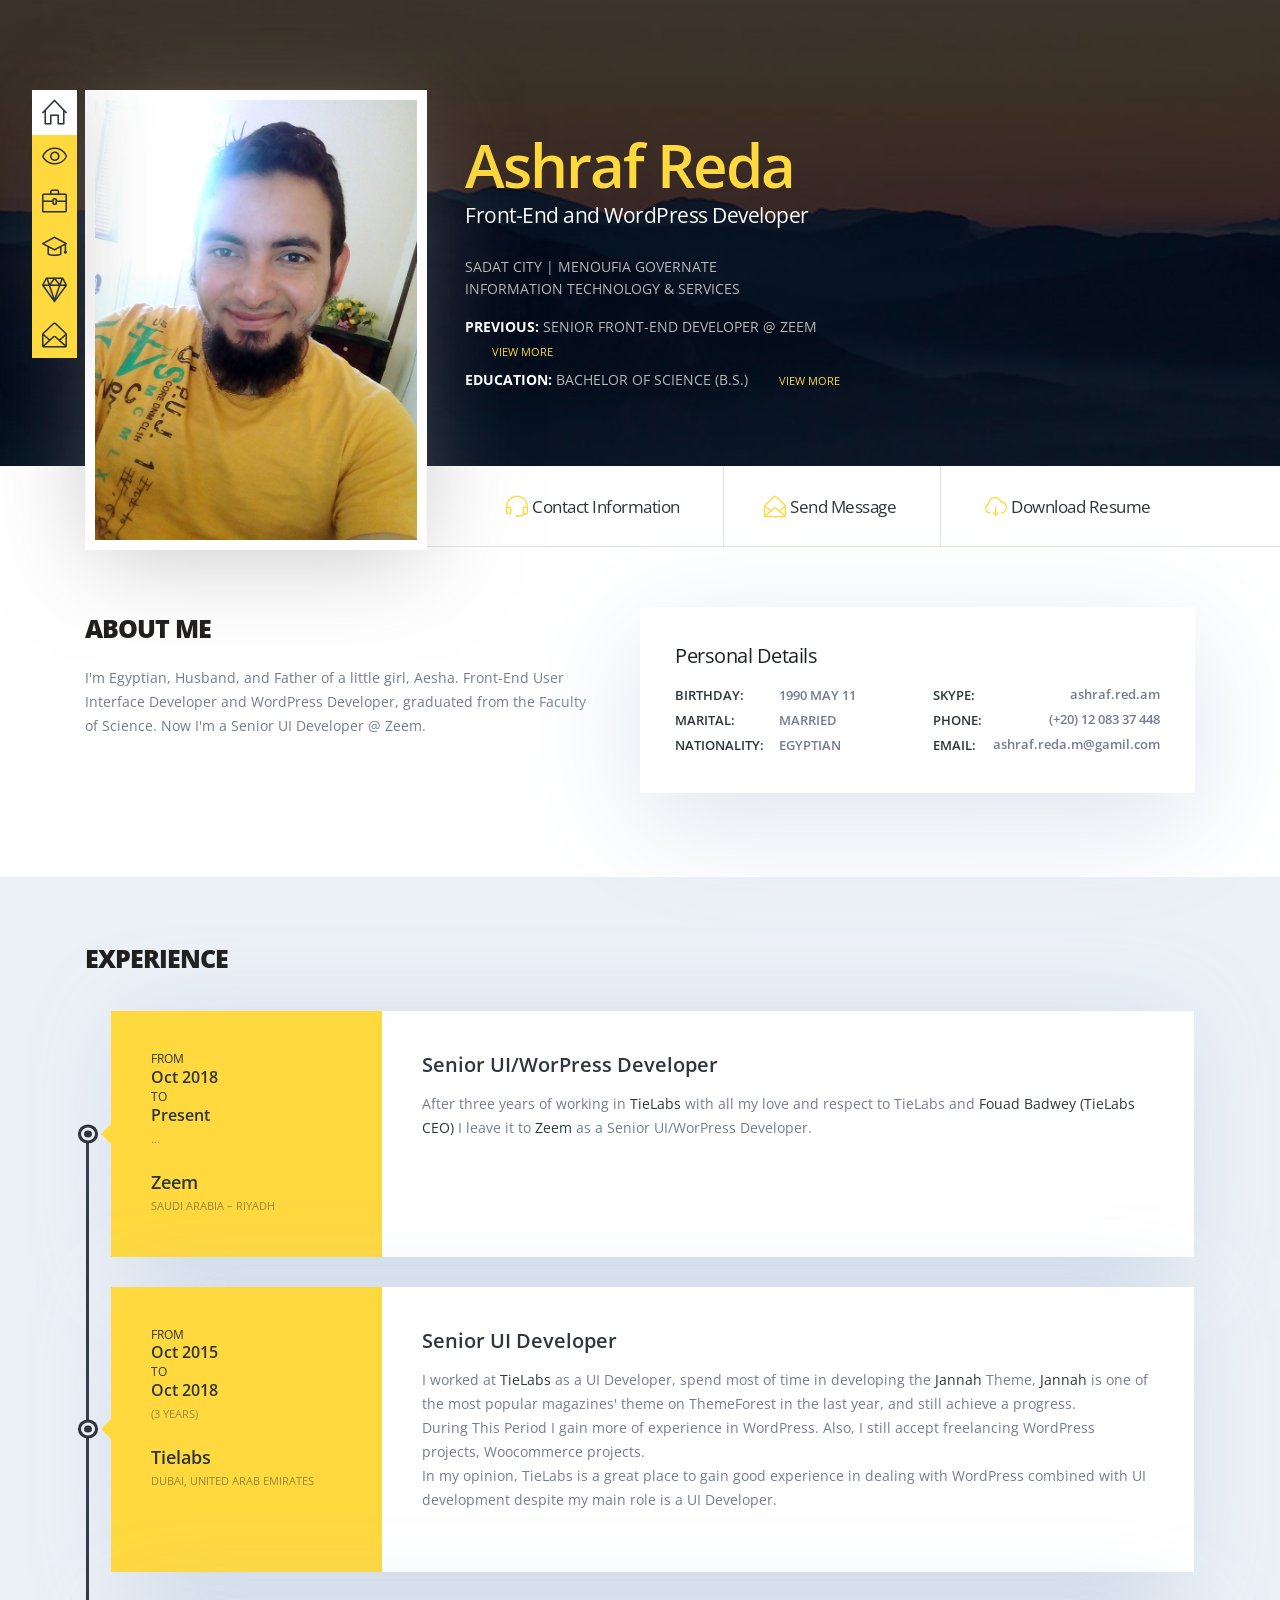
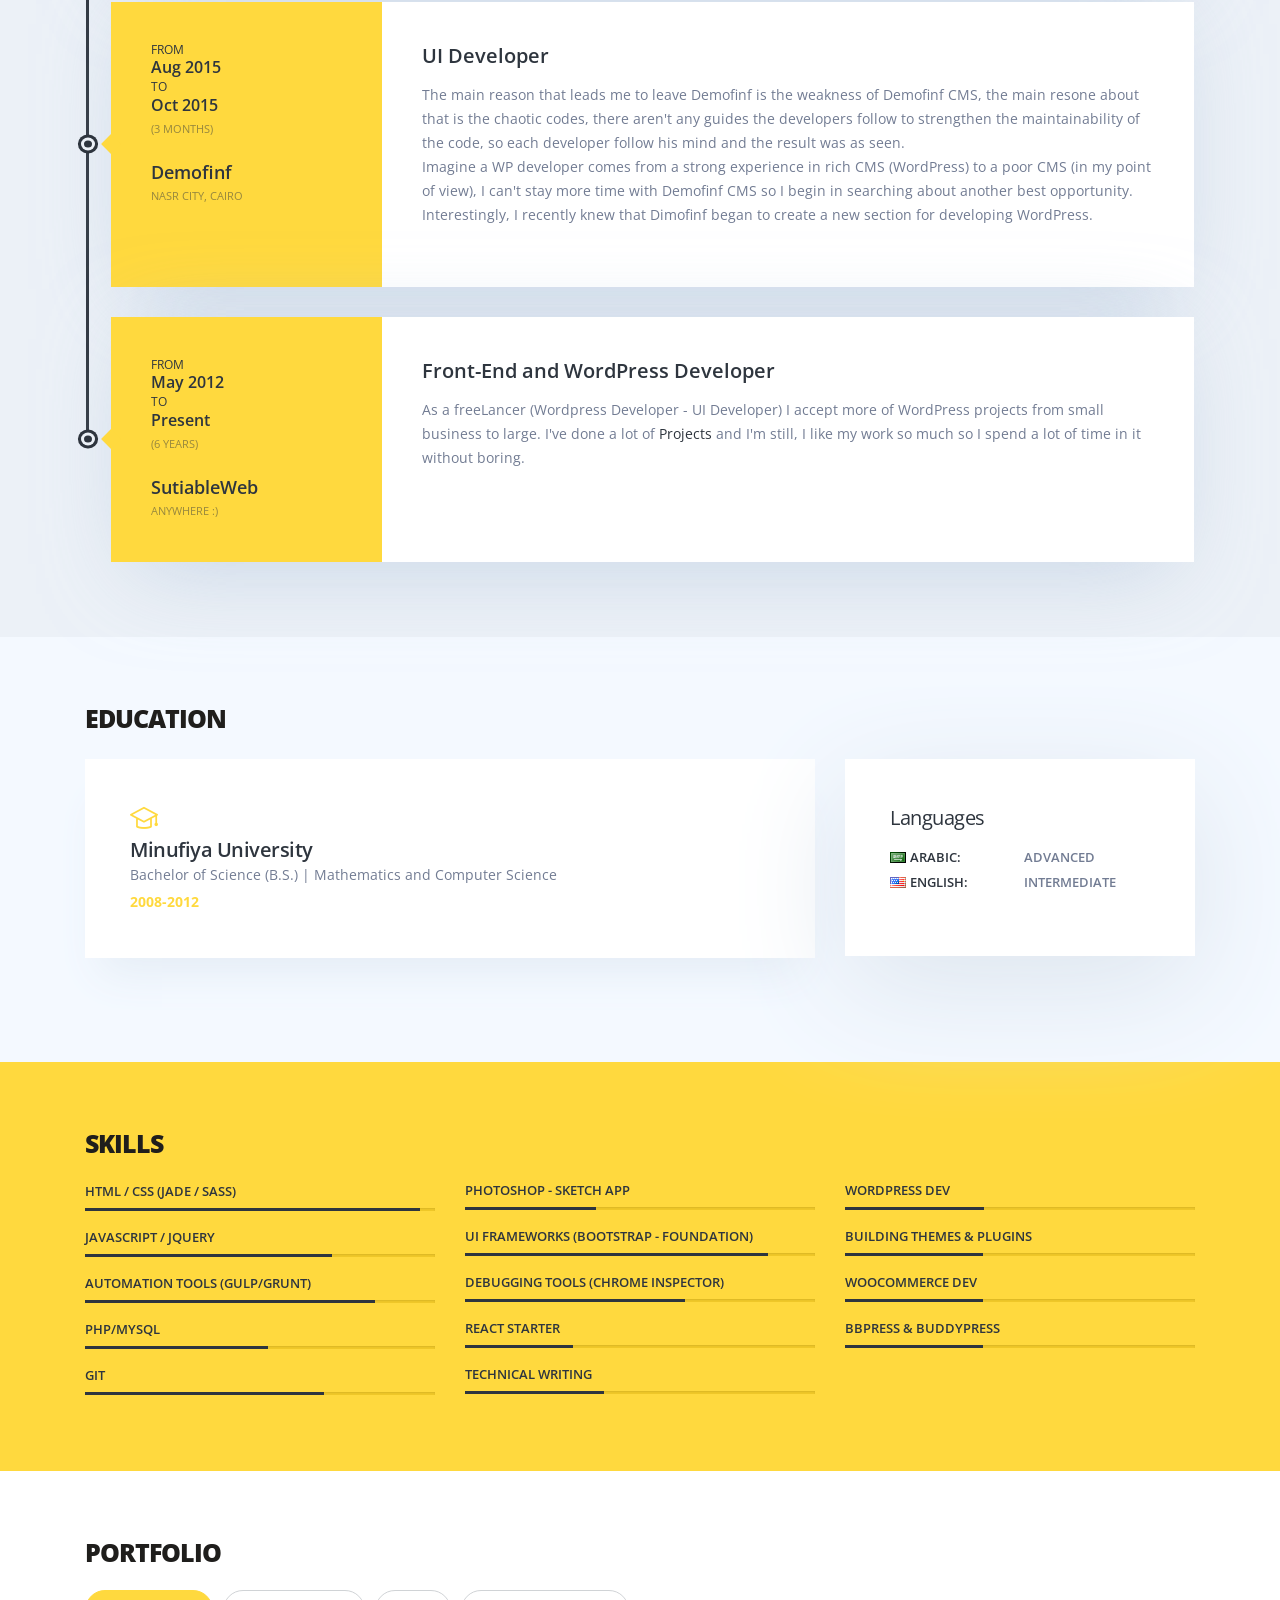
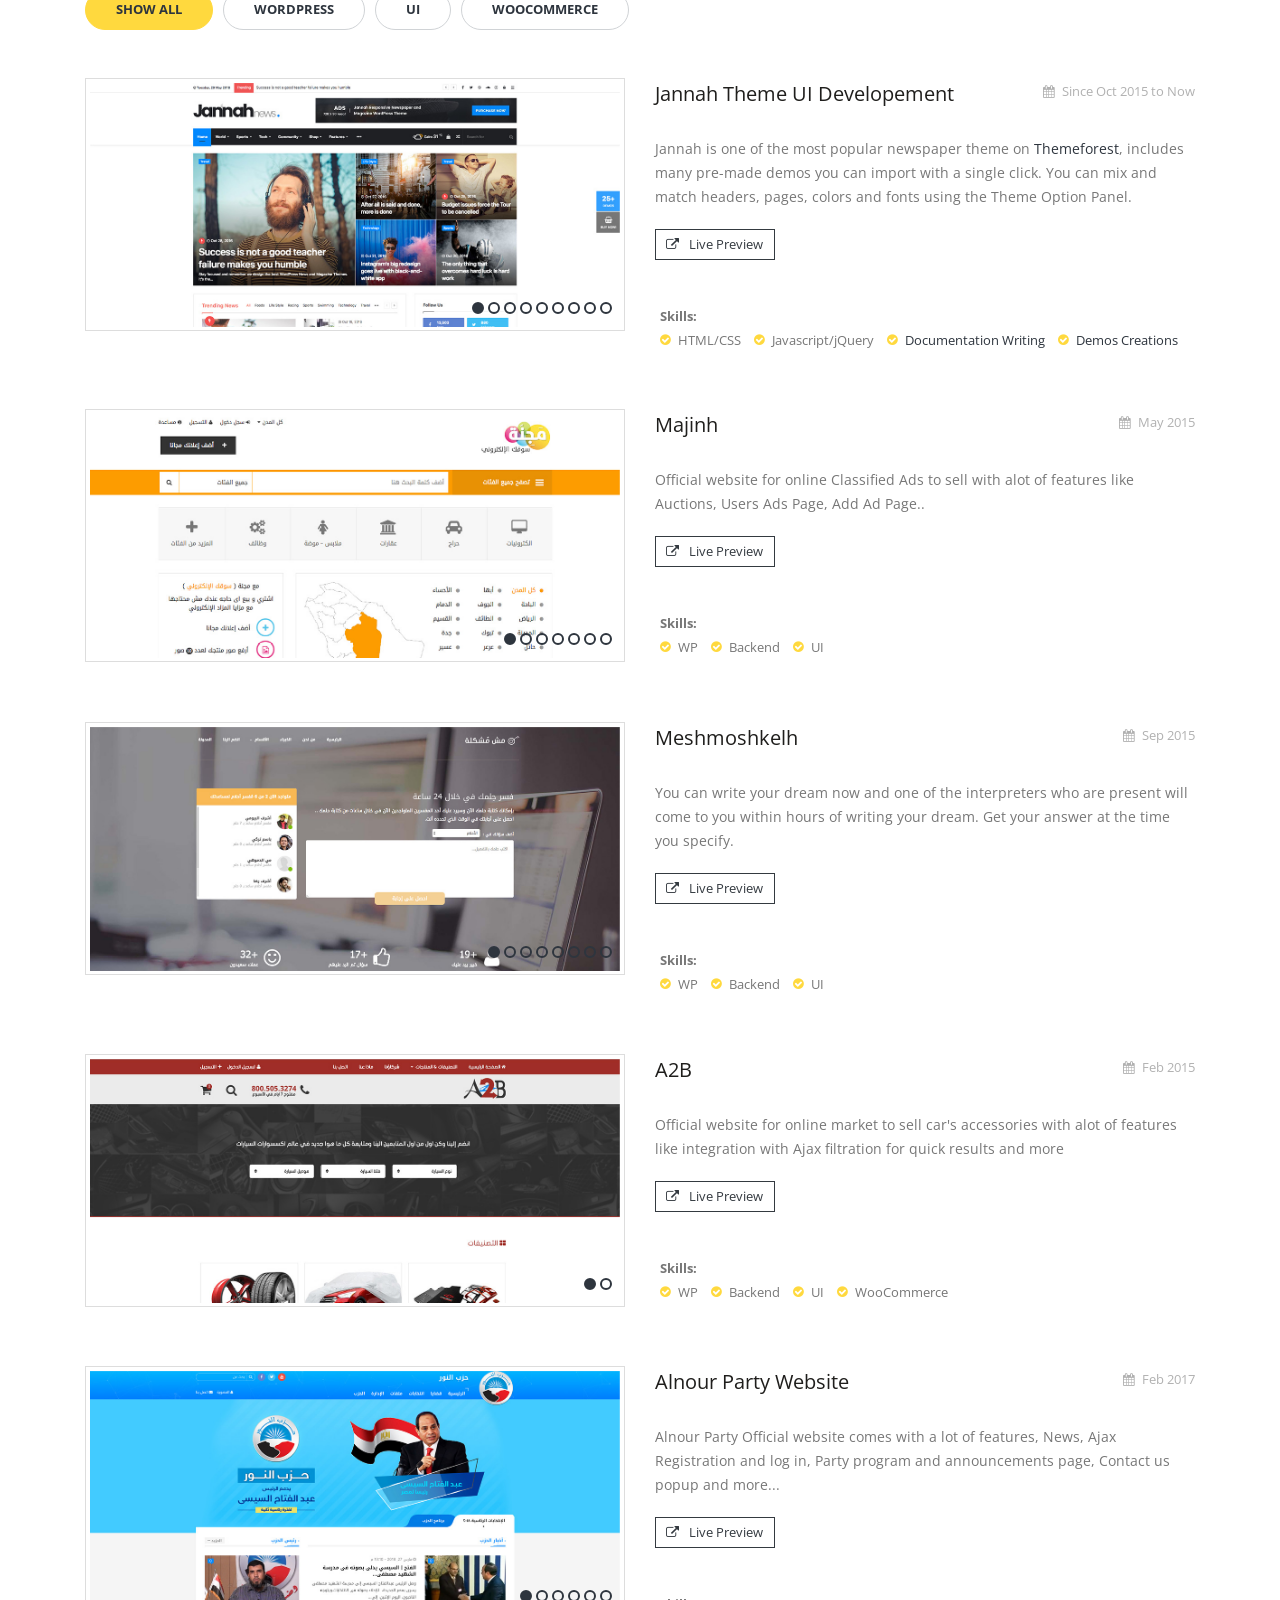
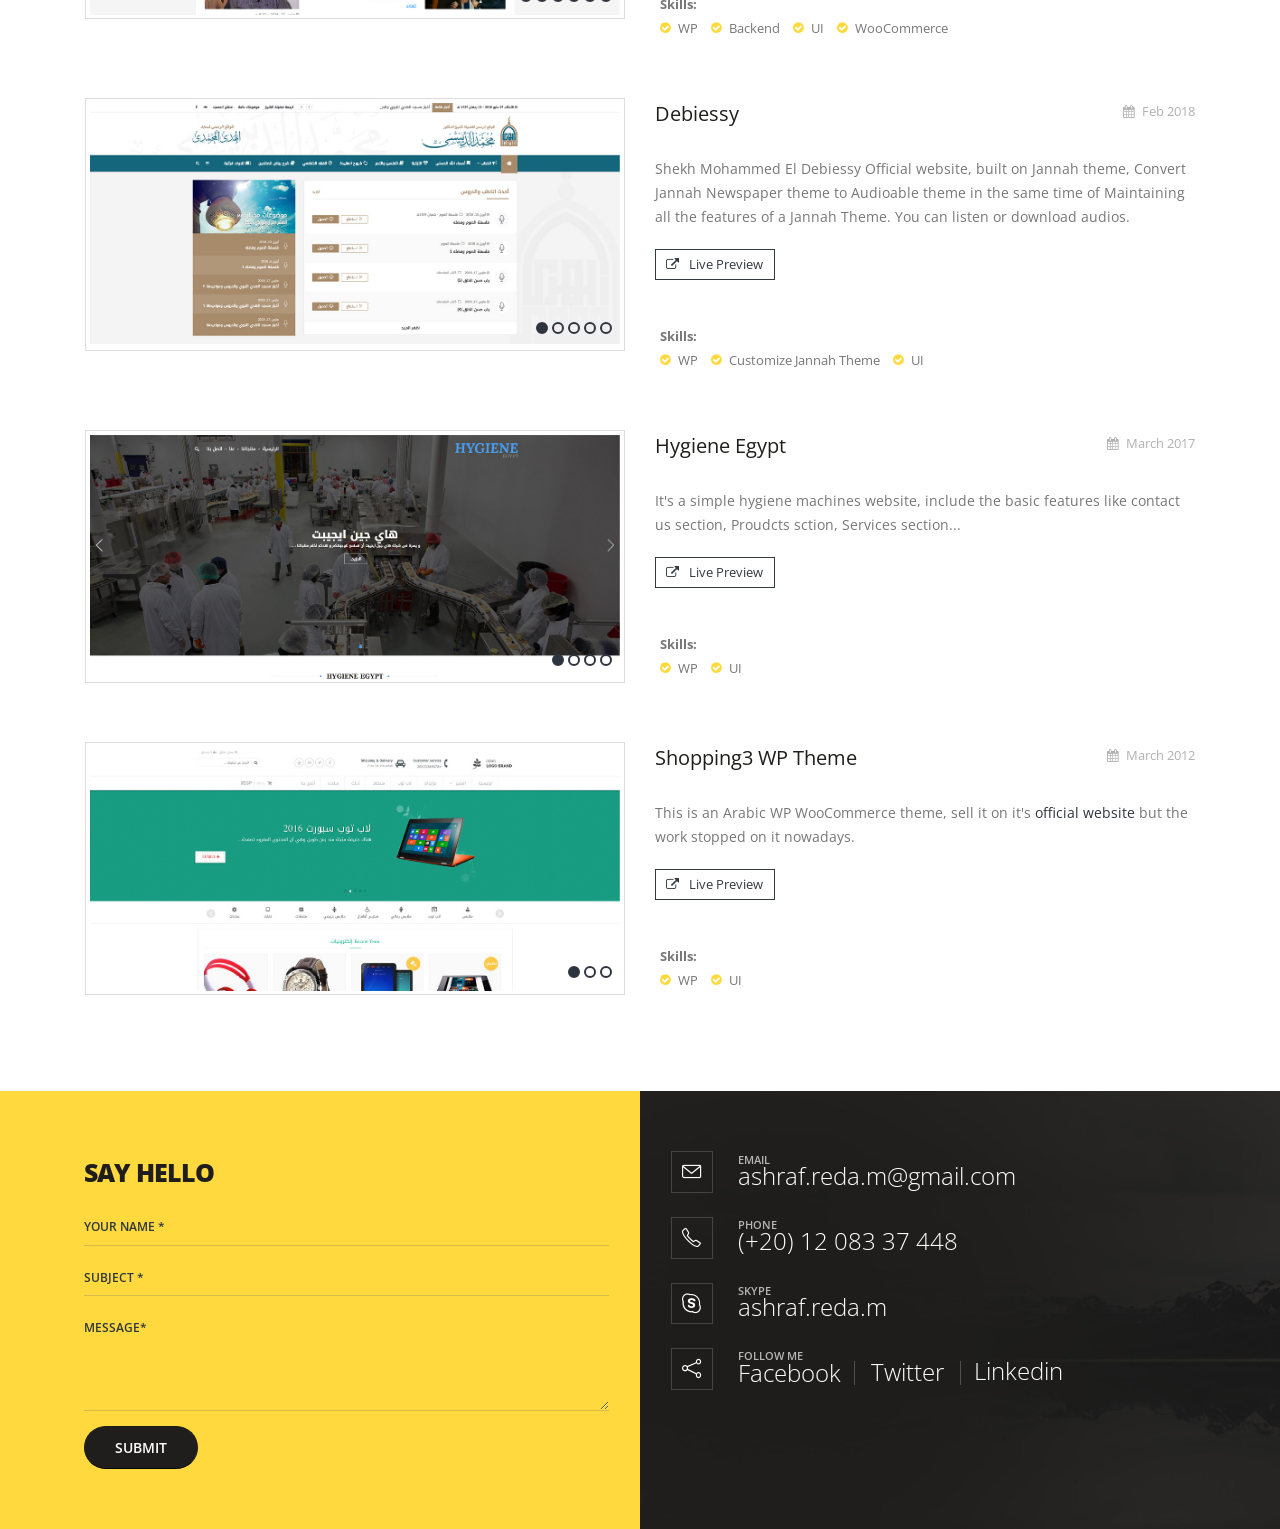
==== ui-wp.html @ f48e4916 "ui update" ====
<!DOCTYPE html>
<html>
	<head>

		<!-- Basic -->
		<meta charset="utf-8">
		<meta http-equiv="X-UA-Compatible" content="IE=edge">

		<title>Ashraf Reda | Resume</title>

		<meta name="keywords" content="Ashraf Reda CV" />
		<meta name="description" content="Ashraf Reda CV in details">
		<meta name="author" content="suitableweb.com">

		<!-- Favicon -->
		<link rel="shortcut icon" href="img/favicon.ico" type="image/x-icon" />
		<link rel="apple-touch-icon" href="img/apple-touch-icon.png">

		<!-- Mobile Metas -->
		<meta name="viewport" content="width=device-width, initial-scale=1.0, minimum-scale=1.0">

		<!-- Web Fonts  -->
		<link href="https://fonts.googleapis.com/css?family=Open+Sans:300,400,600,700,800%7CShadows+Into+Light" rel="stylesheet" type="text/css">

		<!-- Vendor CSS -->
		<link rel="stylesheet" href="vendor/bootstrap/css/bootstrap.min.css">
		<link rel="stylesheet" href="vendor/font-awesome/css/font-awesome.min.css">
		<link rel="stylesheet" href="vendor/animate/animate.min.css">
		<link rel="stylesheet" href="vendor/simple-line-icons/css/simple-line-icons.min.css">
		<link rel="stylesheet" href="vendor/owl.carousel/assets/owl.carousel.min.css">
		<link rel="stylesheet" href="vendor/owl.carousel/assets/owl.theme.default.min.css">
		<link rel="stylesheet" href="vendor/magnific-popup/magnific-popup.min.css">

		<!-- Theme CSS -->
		<link rel="stylesheet" href="css/theme.css">
		<link rel="stylesheet" href="css/theme-elements.css">

		<!-- Current Page CSS -->
		<link rel="stylesheet" href="vendor/rs-plugin/css/settings.css">
		<link rel="stylesheet" href="vendor/rs-plugin/css/layers.css">
		<link rel="stylesheet" href="vendor/rs-plugin/css/navigation.css">

		<!-- Demo CSS -->
		<link rel="stylesheet" href="css/demos/demo-resume.css">

		<!-- Skin CSS -->
		<link rel="stylesheet" href="css/skins/skin-resume.css">

		<!-- Theme Custom CSS -->
		<link rel="stylesheet" href="css/custom.css">

		<!-- Head Libs -->
		<script src="vendor/modernizr/modernizr.min.js"></script>

	</head>
	<body data-spy="scroll" data-target=".wrapper-spy">

		<div class="body">
			<header id="header" class="header-floating" data-plugin-options="{'stickyEnabled': false, 'stickyEnableOnBoxed': false, 'stickyEnableOnMobile': false, 'stickyStartAt': 0, 'stickySetTop': '60px', 'stickyChangeLogo': false}">
				<div class="header-body">
					<div class="header-container container">
						<div class="header-row">
							<div class="header-column">
								<div class="header-row">
									<div class="header-nav pt-1">
										<div class="header-nav-main">
											<nav class="wrapper-spy collapse">
												<ul class="nav" id="mainNav">
													<li>
														<a data-hash href="#about-me" class="nav-link text-color-dark background-color-primary">
															<i class="icon-home icons"></i>
															<span class="custom-tooltip">About Me</span>
														</a>
													</li>
													<li>
														<a data-hash href="#experience" class="nav-link text-color-dark background-color-primary">
															<i class="icon-eye icons"></i>
															<span class="custom-tooltip">Experience</span>
														</a>
													</li>
													<li>
														<a data-hash href="#education" class="nav-link text-color-dark background-color-primary">
															<i class="icon-briefcase icons"></i>
															<span class="custom-tooltip">Education</span>
														</a>
													</li>
													<li>
														<a data-hash href="#skills" class="nav-link text-color-dark background-color-primary">
															<i class="icon-graduation icons"></i>
															<span class="custom-tooltip">Skills</span>
														</a>
													</li>
													<li>
														<a data-hash href="#portfolio" class="nav-link text-color-dark background-color-primary">
															<i class="icon-diamond icons"></i>
															<span class="custom-tooltip">Portfolio</span>
														</a>
													</li>
										<!-- 			<li>
														<a data-hash href="#recommendations" class="nav-link text-color-dark background-color-primary">
															<i class="icon-pencil icons"></i>
															<span class="custom-tooltip">Recommendations</span>
														</a>
													</li> -->
													<li>
														<a data-hash href="#say-hello" class="nav-link text-color-dark background-color-primary">
															<i class="icon-envelope-open icons"></i>
															<span class="custom-tooltip">Say Hello</span>
														</a>
													</li>
												</ul>
											</nav>
										</div>
										<button class="btn header-btn-collapse-nav" data-toggle="collapse" data-target=".header-nav-main nav">
											<i class="fa fa-bars"></i>
										</button>
									</div>
								</div>
							</div>
						</div>
					</div>
				</div>
			</header>

			<div role="main" class="main">

			<section id="about-me" class="section section-no-border section-parallax custom-section-padding-1 custom-position-1 custom-xs-bg-size-cover parallax-no-overflow m-0" data-plugin-parallax data-plugin-options="{'speed': 1.5}" data-image-src="img/demos/resume/about-me/about-me-bg-1.jpg">
				<div class="container">
					<div class="row">
						<div class="col-lg-4 custom-sm-margin-bottom-1">
							<img src="img/demos/resume/about-me/me.jpg" class="img-fluid custom-border custom-image-position-2 custom-box-shadow-4" alt />
						</div>
						<div class="col-lg-6 col-xl-5">
							<h1 class="text-color-primary custom-font-size-1">Ashraf Reda</h1>
							<p class="text-color-light font-weight-normal custom-font-size-2 custom-margin-bottom-1">Front-End and WordPress Developer</p>
							<span class="custom-about-me-infos">
								<span class="custom-text-color-1 text-uppercase">Sadat City | Menoufia Governate</span>
								<span class="custom-text-color-1 text-uppercase mb-3">Information Technology &amp; Services</span>
								<span class="custom-text-color-1 text-uppercase">
									<strong class="text-color-light">Previous: </strong>
									Senior Front-End Developer @ Zeem
									<a data-hash href="#experience" class="btn text-uppercase custom-btn-style-1 text-1 ml-2">View More</a>
								</span>
								<span class="custom-text-color-1 text-uppercase">
									<strong class="text-color-light">Education: </strong>
									Bachelor of Science (B.S.)
									<a data-hash href="#education" class="btn text-uppercase custom-btn-style-1 text-1 ml-2">View More</a>
								</span>
							</span>
						</div>
				<!-- 		<div class="col-lg-2 col-xl-3 d-none d-lg-block">
							<img src="img/demos/resume/about-me/mouse.png" custom-anim class="img-fluid custom-image-pos-1" alt />
						</div> -->
					</div>
				</div>


				<ul class="social-icons custom-social-icons">
					<li class="social-icons-linkedin">
						<a href="https://www.linkedin.com/in/ashraf-reda-m/" target="_blank" title="Linkedin">
							<i class="fa fa-linkedin"></i>
						</a>
					</li>
					<li class="social-icons-twitter">
						<a href="https://twitter.com/ashraf_reda_m" target="_blank" title="Twitter">
							<i class="fa fa-twitter"></i>
						</a>
					</li>
					<li class="social-icons-email">
						<a href="mailto:ashraf.reda.m@gmail.com" title="Email">
							<i class="fa fa-envelope"></i>
						</a>
					</li>
				</ul>


			</section>

			<div class="custom-about-me-links background-color-light">
				<div class="container">
					<div class="row justify-content-end">
						<div class="col-lg-3 text-center custom-xs-border-bottom p-0">
							<a data-hash href="#say-hello" class="text-decoration-none">
								<span class="custom-nav-button text-color-dark">
									<i class="icon-earphones-alt icons text-color-primary"></i>
									Contact Information
								</span>
							</a>
						</div>
						<div class="col-lg-2 text-center custom-xs-border-bottom p-0">
							<a data-hash href="#say-hello" class="text-decoration-none">
								<span class="custom-nav-button custom-divisors text-color-dark">
									<i class="icon-envelope-open icons text-color-primary"></i>
									Send Message
								</span>
							</a>
						</div>
						<div class="col-lg-3 text-center p-0">
							<a href="#" class="text-decoration-none">
								<span class="custom-nav-button text-color-dark">
									<i class="icon-cloud-download icons text-color-primary"></i>
									Download Resume
								</span>
							</a>
						</div>
					</div>
				</div>
			</div>



			<!-- About me section : Done -->
			<section class="section section-no-border background-color-light m-0">
				<div class="container">
					<div class="row">
						<div class="col">

							<div class="custom-box-details background-color-light custom-box-shadow-1 col-lg-6 ml-5 mb-5 mb-lg-4 float-right clearfix">
								<h4>Personal Details</h4>
								<div class="row">
									<div class="col-md-6">
										<ul class="custom-list-style-1 p-0 mb-0">
											<li>
												<span class="text-color-dark">Birthday:</span>
												<span class="custom-text-color-2">1990 May 11</span>
											</li>
											<li>
												<span class="text-color-dark">Marital:</span>
												<span class="custom-text-color-2">Married</span>
											</li>
											<li>
												<span class="text-color-dark">Nationality:</span>
												<span class="custom-text-color-2">Egyptian</span>
											</li>
										</ul>
									</div>
									<div class="col-md-6">
										<ul class="custom-list-style-1 p-0 mb-0">
											<li>
												<span class="text-color-dark">Skype:</span>
												<span class="custom-text-color-2 text-lowercase float-right"><a class="custom-text-color-2" href="skype:yourskype?chat">ashraf.red.am</a></span>
											</li>
											<li>
												<span class="text-color-dark">PHONE:</span>
												<span class="custom-text-color-2 float-right"><a class="custom-text-color-2" href="tel:123456789">(+20) 12 083 37 448</a></span>
											</li>
											<li>
												<span class="text-color-dark" style="min-width: 50px">EMAIL:</span>
												<span class="custom-text-color-2 text-lowercase float-right"><a class="custom-text-color-2" href="mailto:ashraf.reda.m@gmail.com">ashraf.reda.m@gamil.com</a></span>
											</li>
										</ul>
									</div>
								</div>
							</div>

							<h2 class="text-color-quaternary font-weight-extra-bold text-uppercase">About Me</h2>

							<p class="custom-text-color-2">I'm Egyptian, Husband, and Father of a little girl, Aesha. Front-End User Interface Developer and WordPress Developer, graduated from the Faculty of Science. Now I'm a Senior UI Developer @ Zeem.
							</p>

							<!-- <div class="about-me-more" id="aboutMeMore">
								<p>Lorem ipsum dolor sit amet, consectetur adipiscing elit. Etiam tincidunt nulla tortor, a imperdiet enim tristique nec. Nulla lobortis leo eget metus dapibus sodales. Sed placerat vitae dui vitae vehicula. Quisque in tincidunt ligula, nec dignissim arcu. Praesent aliquam velit vel libero dictum, non sollicitudin lectus mollis. Morbi sollicitudin auctor gravida. Vivamus vitae dui non lorem euismod pretium. Morbi congue sem sed ex iaculis, nec mattis felis pretium. Nullam molestie libero id odio blandit sodales. Suspendisse non mauris et felis molestie placerat aliquet a risus. Aliquam ac leo tempus, hendrerit eros mollis, gravida est.</p>

								<p>Proin euismod ipsum a tellus condimentum dapibus. Integer porttitor felis elit, eget rutrum ligula commodo quis. Praesent ultricies neque eu mi congue blandit. Nulla feugiat feugiat aliquet. Morbi sed mattis erat. Nullam scelerisque molestie eros, id tristique felis iaculis non. Duis pellentesque neque eget iaculis varius. Donec at nisl semper, aliquam est id, tincidunt lacus. Donec at erat purus.</p>

								<p>Morbi tincidunt nunc non diam porta, at fermentum orci bibendum. Donec arcu nisi, ornare nec commodo vitae, sollicitudin sed magna. Cras sit amet justo et nulla pulvinar laoreet. Phasellus scelerisque, metus id posuere vulputate, diam tellus iaculis sapien, eget scelerisque ipsum libero convallis velit. Duis lorem ligula, faucibus quis tellus nec, fringilla ultricies leo. Etiam tempus congue magna. Suspendisse porta dictum tortor, eu volutpat ipsum eleifend nec. Aliquam dapibus lorem luctus, cursus libero imperdiet, mattis nunc. Sed in ipsum diam. Quisque efficitur metus purus, vitae fermentum lacus venenatis id.</p>
							</div>

							<a id="aboutMeMoreBtn" class="btn btn-tertiary text-uppercase custom-btn-style-1 text-1" href="#">View More</a> -->

						</div>
					</div>
				</div>
			</section>








			<!-- Experience -->
			<section id="experience" class="section section-secondary section-no-border m-0">
				<div class="container">
					<div class="row">
						<div class="col">
							<h2 class="text-color-quaternary text-uppercase font-weight-extra-bold">Experience</h2>
							<section class="timeline custom-timeline" id="timeline">
								<div class="timeline-body">
									<article class="timeline-box right custom-box-shadow-2">
										<div class="row">
											<div class="experience-info col-lg-3 col-sm-5 background-color-primary">
												<span class="from text-color-dark text-uppercase">
													From
													<span class="font-weight-semibold">Oct 2018</span>
												</span>
												<span class="to text-color-dark text-uppercase">
													To
													<span class="font-weight-semibold">Present</span>
												</span>
												<p class="text-color-dark">...</p>
												<span class="company text-color-dark font-weight-semibold">
													<a class="text-dark" href="https://zeem.sa" target="_blank">Zeem</a>
													<span class="company-location text-color-dark font-weight-normal text-uppercase">Saudi Arabia – Riyadh</span>
												</span>
											</div>
											<div class="experience-description col-lg-9 col-sm-7 background-color-light">
												<h4 class="text-color-dark font-weight-semibold">Senior UI/WorPress Developer</h4>
												<p class="custom-text-color-2">After three years of working in <a class="text-dark" href="https://tielabs.com" target="_blank">TieLabs</a> with all my love and respect to TieLabs and <a class="text-dark" href="https://www.facebook.com/mo3aser" target="_blank">Fouad Badwey (TieLabs CEO)</a> I leave it to <a class="text-dark" href="https://zeem.sa" target="_blank">Zeem</a> as a Senior UI/WorPress Developer.</p>
											</div>
										</div>
									</article>
									<article class="timeline-box right custom-box-shadow-2">
										<div class="row">
											<div class="experience-info col-lg-3 col-sm-5 background-color-primary">
												<span class="from text-color-dark text-uppercase">
													From
													<span class="font-weight-semibold">Oct 2015</span>
												</span>
												<span class="to text-color-dark text-uppercase">
													To
													<span class="font-weight-semibold">Oct 2018</span>
												</span>
												<p class="text-color-dark">(3 Years)</p>
												<span class="company text-color-dark font-weight-semibold">
													<a class="text-dark" href="https://tielabs.com" target="_blank">Tielabs</a>
													<span class="company-location text-color-dark font-weight-normal text-uppercase">Dubai, United Arab Emirates</span>
												</span>
											</div>
											<div class="experience-description col-lg-9 col-sm-7 background-color-light">
												<h4 class="text-color-dark font-weight-semibold">Senior UI Developer</h4>
												<p class="custom-text-color-2">I worked at <a class="text-dark" href="https://tielabs.com" target="_blank">TieLabs</a> as a UI Developer, spend most of time in developing the <a class="text-dark" href="https://themeforest.net/item/jannah-wordpress-news-magazine-theme/19659555" target="_blank">Jannah</a> Theme, <a class="text-dark" href="https://themeforest.net/item/jannah-wordpress-news-magazine-theme/19659555" target="_blank">Jannah</a> is one of the most popular magazines' theme on ThemeForest in the last year, and still achieve a progress. <br/>
												During This Period I gain more of experience in WordPress. Also, I still accept freelancing WordPress projects, Woocommerce projects. <br/>
												In my opinion, TieLabs is a great place to gain good experience in dealing with WordPress combined with UI development despite my main role is a UI Developer.</p>
											</div>
										</div>
									</article>
									<article class="timeline-box right custom-box-shadow-2">
										<div class="row">
											<div class="experience-info col-lg-3 col-sm-5 background-color-primary">
												<span class="from text-color-dark text-uppercase">
													From
													<span class="font-weight-semibold">Aug 2015</span>
												</span>
												<span class="to text-color-dark text-uppercase">
													To
													<span class="font-weight-semibold">Oct 2015</span>
												</span>
												<p class="text-color-dark">(3 Months)</p>
												<span class="company text-color-dark font-weight-semibold">
													<a class="text-dark" href="http://www.dimofinf.net/en" target="_blank">Demofinf</a>
													<span class="company-location text-color-dark font-weight-normal text-uppercase">Nasr City, Cairo</span>
												</span>
											</div>
											<div class="experience-description col-lg-9 col-sm-7 background-color-light">
												<h4 class="text-color-dark font-weight-semibold">UI Developer</h4>
												<p class="custom-text-color-2">
												The main reason that leads me to leave Demofinf is the weakness of Demofinf CMS, the main resone about that is the chaotic codes, there aren't any guides the developers follow to strengthen the maintainability of the code, so each developer follow his mind and the result was as seen.<br />
												Imagine a WP developer comes from a strong experience in rich CMS (WordPress) to a poor CMS (in my point of view), I can't stay more time with Demofinf CMS so I begin in searching about another best opportunity. <br />
												Interestingly, I recently knew that Dimofinf began to create a new section for developing WordPress.</p>
											</div>
										</div>
									</article>
									<article class="timeline-box right custom-box-shadow-2">
										<div class="row">
											<div class="experience-info col-lg-3 col-sm-5 background-color-primary">
												<span class="from text-color-dark text-uppercase">
													From
													<span class="font-weight-semibold">May 2012</span>
												</span>
												<span class="to text-color-dark text-uppercase">
													To
													<span class="font-weight-semibold">Present</span>
												</span>
												<p class="text-color-dark">(6 Years)</p>
												<span class="company text-color-dark font-weight-semibold">
													<a class="text-dark" href="http://suitableweb.com" target="_blank">SutiableWeb</a>
													<span class="company-location text-color-dark font-weight-normal text-uppercase">Anywhere :)</span>
												</span>
											</div>
											<div class="experience-description col-lg-9 col-sm-7 background-color-light">
												<h4 class="text-color-dark font-weight-semibold">Front-End and WordPress Developer</h4>
												<p class="custom-text-color-2">As a freeLancer (Wordpress Developer - UI Developer) I accept more of WordPress projects from small business to large.
												I've done a lot of <a data-hash="" href="#portfolio" class="text-dark">
												Projects </a> and I'm still, I like my work so much so I spend a lot of time in it without boring.</p>
											</div>
										</div>
									</article>
									<div class="timeline-bar"></div>
								</div>
							</section>
						</div>
					</div>
				</div>
			</section>





			<!-- Education -->
			<section id="education" class="section section-no-border custom-background-color-1 m-0">
				<div class="container">
					<h2 class="text-color-quaternary text-uppercase font-weight-extra-bold m-0">Education</h2>
					<div class="row">

						<div class="col-lg-8 col-sm-12 pb-4">
							<div class="custom-box-details-2 background-color-light custom-box-shadow-3">
								<i class="icon-graduation icons text-color-primary"></i>
								<h4 class="font-weight-semibold text-color-dark m-0">Minufiya University</h4>
								<p class="custom-text-color-2 mb-1">Bachelor of Science (B.S.) | Mathematics and Computer Science</p>
								<strong class="text-color-primary">2008-2012</strong>
							</div>
						</div>

						<div class="col-lg-4 col-sm-12 pb-4">
							<div class="custom-box-details-2 background-color-light custom-box-shadow-1">
								<h4 class="text-color-dark">Languages</h4>
								<ul class="custom-list-style-1 p-0">
									<li>
										<span class="font-weight-semibold custom-max-width-1 text-color-dark"><img src="img/blank.gif" class="flag flag-sa mr-1" alt="Arabic">Arabic:</span>
										<span class="custom-text-color-2">Advanced</span>
									</li>
									<li>
										<span class="font-weight-semibold custom-max-width-1 text-color-dark"><img src="img/blank.gif" class="flag flag-us mr-1" alt="English">English:</span>
										<span class="custom-text-color-2">Intermediate</span>
									</li>
								</ul>
							</div>
						</div>

					</div>
				</div>
			</section>





			<!-- Skills -->
			<section id="skills" class="section section-no-border background-color-primary m-0">
				<div class="container">
					<div class="row align-items-center">
						<div class="col-md-12 col-lg-12 mb-4 mb-md-0">
							<div class="row">
								<div class="col-lg-4">
									<h2 class="text-color-quaternary text-uppercase font-weight-extra-bold">Skills</h2>
									<div class="progress-bars custom-progress-bars">

										<div class="progress-label text-color-dark font-weight-semibold text-uppercase text-2">
											<span>HTML / CSS (Jade / SASS)</span>
										</div>
										<div class="progress mb-3">
											<div class="progress-bar" data-appear-progress-animation="98%"></div>
										</div>

										<div class="progress-label text-color-dark font-weight-semibold text-uppercase text-2">
											<span>Javascript / jQuery</span>
										</div>
										<div class="progress mb-3">
											<div class="progress-bar" data-appear-progress-animation="80%" data-appear-animation-delay="300"></div>
										</div>

										<div class="progress-label text-color-dark font-weight-semibold text-uppercase text-2">
											<span>Automation Tools (Gulp/Grunt)</span>
										</div>
										<div class="progress mb-3">
											<div class="progress-bar" data-appear-progress-animation="85%"></div>
										</div>

										<div class="progress-label text-color-dark font-weight-semibold text-uppercase text-2">
											<span>PHP/MySQL</span>
										</div>
										<div class="progress mb-3">
											<div class="progress-bar" data-appear-progress-animation="75%" data-appear-animation-delay="600"></div>
										</div>

										<div class="progress-label text-color-dark font-weight-semibold text-uppercase text-2">
											<span>Git</span>
										</div>
										<div class="progress mb-3">
											<div class="progress-bar" data-appear-progress-animation="98%" data-appear-animation-delay="600"></div>
										</div>

									</div>
								</div>
								<div class="col-lg-4">
									<div class="progress-bars custom-progress-bars custom-md-margin-top-1">

										<div class="progress-label text-color-dark font-weight-semibold text-uppercase text-2">
											<span>Photoshop - Sketch App</span>
										</div>
										<div class="progress mb-3">
											<div class="progress-bar" data-appear-progress-animation="85%" data-appear-animation-delay="900"></div>
										</div>

										<div class="progress-label text-color-dark font-weight-semibold text-uppercase text-2">
											<span>UI Frameworks (Bootstrap - Foundation)</span>
										</div>
										<div class="progress mb-3">
											<div class="progress-bar" data-appear-progress-animation="98%" data-appear-animation-delay="300"></div>
										</div>

										<div class="progress-label text-color-dark font-weight-semibold text-uppercase text-2">
											<span>Debugging tools (Chrome Inspector)</span>
										</div>
										<div class="progress mb-3">
											<div class="progress-bar" data-appear-progress-animation="90%" data-appear-animation-delay="600"></div>
										</div>

										<div class="progress-label text-color-dark font-weight-semibold text-uppercase text-2">
											<span>React Starter</span>
										</div>
										<div class="progress mb-3">
											<div class="progress-bar" data-appear-progress-animation="70%" data-appear-animation-delay="900"></div>
										</div>

										<div class="progress-label text-color-dark font-weight-semibold text-uppercase text-2">
											<span>Technical Writing</span>
										</div>
										<div class="progress mb-3">
											<div class="progress-bar" data-appear-progress-animation="90%" data-appear-animation-delay="900"></div>
										</div>
									</div>
								</div>
								<div class="col-lg-4">
									<div class="progress-bars custom-progress-bars custom-md-margin-top-1">

										<div class="progress-label text-color-dark font-weight-semibold text-uppercase text-2">
											<span>WordPress Dev</span>
										</div>
										<div class="progress mb-3">
											<div class="progress-bar" data-appear-progress-animation="90%" data-appear-animation-delay="900"></div>
										</div>

										<div class="progress-label text-color-dark font-weight-semibold text-uppercase text-2">
											<span>Building Themes & Plugins</span>
										</div>
										<div class="progress mb-3">
											<div class="progress-bar" data-appear-progress-animation="90%" data-appear-animation-delay="900"></div>
										</div>

										<div class="progress-label text-color-dark font-weight-semibold text-uppercase text-2">
											<span>WooCommerce Dev</span>
										</div>
										<div class="progress mb-3">
											<div class="progress-bar" data-appear-progress-animation="90%" data-appear-animation-delay="900"></div>
										</div>

										<div class="progress-label text-color-dark font-weight-semibold text-uppercase text-2">
											<span>bbpress & Buddypress</span>
										</div>
										<div class="progress mb-3">
											<div class="progress-bar" data-appear-progress-animation="90%" data-appear-animation-delay="900"></div>
										</div>

									</div>
								</div>
							</div>
						</div>
					</div>
				</div>
			</section>





			<!-- Portfolio -->
			<section id="portfolio" class="section section-no-border background-color-light m-0">
				<div class="container">
					<div class="row">
						<div class="col">
							<h2 class="text-color-quaternary font-weight-extra-bold text-uppercase">Portfolio</h2>


							<ul class="nav nav-pills sort-source custom-nav-sort mb-4" data-sort-id="portfolio" data-option-key="filter">
								<li class="nav-item active" data-option-value="*"><a class="nav-link text-dark active" href="#">Show All</a></li>
								<li class="nav-item" data-option-value=".wordpress"><a class="nav-link text-dark" href="#">WordPress</a></li>
								<li class="nav-item" data-option-value=".ui"><a class="nav-link text-dark" href="#">UI</a></li>
								<li class="nav-item" data-option-value=".woocommerce"><a class="nav-link text-dark" href="#">WooCommerce</a></li>
							</ul>


							<div class="sort-destination-loader sort-destination-loader-showing mt-3">
								<div class="row portfolio-list sort-destination" data-sort-id="portfolio">
<!--
									<div class="col-lg-12 isotope-item mt-4 logos">
										<div class="row">
											<div class="col-lg-6">
												<div class="portfolio-item">
													<a href="portfolio-single-small-slider.html">
														<span class="thumb-info thumb-info-no-zoom thumb-info-lighten">
															<span class="thumb-info-wrapper">
																<img src="img/projects/project-2-short.jpg" class="img-fluid" alt="">
																<span class="thumb-info-action">
																	<span class="thumb-info-action-icon"><i class="fa fa-link"></i></span>
																</span>
															</span>
														</span>
													</a>
												</div>
											</div>
											<div class="col-lg-6">
												<div class="portfolio-info">
													<div class="row">
														<div class="col-md-6">
															<h4 class="heading-primary">Identity</h4>
														</div>
														<div class="col-md-6 text-center text-md-right">
															<ul>
																<li>
																	<i class="fa fa-calendar"></i> 21 November 2017
																</li>
																<li>
																	<i class="fa fa-tags"></i> <a href="#">Logos</a></a>
																</li>
															</ul>
														</div>
													</div>
												</div>

												<p class="mt-3">Lorem ipsum dolor sit amet, consectetur adipiscing elit. Sed tempus nibh sed elimttis adipiscing. Fusce in hendrerit purus. Suspendisse potenti.</p>

												<a href="portfolio-single-small-slider.html" class="btn btn-primary">Learn More</a>

												<ul class="portfolio-details">
													<li>
														<p><strong>Skills:</strong></p>

														<ul class="list list-inline list-icons">
															<li class="list-inline-item"><i class="fa fa-check-circle"></i> Design</li>
														</ul>
													</li>
												</ul>
											</div>
										</div>
									</div>
 -->



 									

									<!-- Jannah Theme UI Developement -->
									<div class="col-lg-12 isotope-item mt-4 ui">
										<div class="row">
											<div class="col-lg-6">
												<div class="portfolio-item lightbox" data-plugin-options="{'delegate': 'a.lightbox-portfolio', 'type': 'image', 'gallery': {'enabled': true}}">
														<span class="thumb-info thumb-info-no-zoom thumb-info-lighten ">
															<span class="thumb-info-wrapper">
																<span class="owl-carousel owl-theme nav-inside custom-dots-style-1 m-0" data-plugin-options="{'items': 1, 'margin': 10, 'animateOut': 'slideOutDown', 'animateIn':'flipInX', 'autoplay': false, 'autoplayTimeout': 3000}">
																	<span>
																		<a href="img/demos/resume/portfolio/jannah-1.jpg" class="lightbox-portfolio">
																			<img src="img/demos/resume/portfolio/jannah-1.jpg" class="img-fluid" alt="">
																		</a>
																	</span>
																	<span>
																		<a href="img/demos/resume/portfolio/jannah-2.jpg" class="lightbox-portfolio">
																			<img src="img/demos/resume/portfolio/jannah-2.jpg" class="img-fluid" alt="">
																		</a>
																	</span>
																	<span>
																		<a href="img/demos/resume/portfolio/jannah-3.jpg" class="lightbox-portfolio">
																			<img src="img/demos/resume/portfolio/jannah-3.jpg" class="img-fluid" alt="">
																		</a>
																	</span>
																	<span>
																		<a href="img/demos/resume/portfolio/jannah-4.jpg" class="lightbox-portfolio">
																			<img src="img/demos/resume/portfolio/jannah-4.jpg" class="img-fluid" alt="">
																		</a>
																	</span>
																	<span>
																		<a href="img/demos/resume/portfolio/jannah-5.jpg" class="lightbox-portfolio">
																			<img src="img/demos/resume/portfolio/jannah-5.jpg" class="img-fluid" alt="">
																		</a>
																	</span>
																	<span>
																		<a href="img/demos/resume/portfolio/jannah-6.jpg" class="lightbox-portfolio">
																			<img src="img/demos/resume/portfolio/jannah-6.jpg" class="img-fluid" alt="">
																		</a>
																	</span>
																	<span>
																		<a href="img/demos/resume/portfolio/jannah-7.jpg" class="lightbox-portfolio">
																			<img src="img/demos/resume/portfolio/jannah-7.jpg" class="img-fluid" alt="">
																		</a>
																	</span>
																	<span>
																		<a href="img/demos/resume/portfolio/jannah-8.jpg" class="lightbox-portfolio">
																			<img src="img/demos/resume/portfolio/jannah-8.jpg" class="img-fluid" alt="">
																		</a>
																	</span>
																	<span>
																		<a href="img/demos/resume/portfolio/jannah-9.jpg" class="lightbox-portfolio">
																			<img src="img/demos/resume/portfolio/jannah-9.jpg" class="img-fluid" alt="">
																		</a>
																	</span>
																</span>
															</span>
														</span>
												</div>
											</div>
											<div class="col-lg-6">
												<div class="portfolio-info">
													<div class="row">
														<div class="col-md-8">
															<h4 class="heading-primary text-color-quaternary">Jannah Theme UI Developement</h4>
														</div>
														<div class="col-md-4 text-center text-md-right">
															<ul>
																<li>
																	<i class="fa fa-calendar"></i> Since Oct 2015 to Now
																</li>
															</ul>
														</div>
													</div>
												</div>

												<p class="mt-3">Jannah is one of the most popular newspaper theme on <a href="https://themeforest.net/item/jannah-wordpress-news-magazine-theme/19659555" target="_blank" class="text-dark">Themeforest</a>, includes many pre-made demos you can import with a single click. You can mix and match headers, pages, colors and fonts using the Theme Option Panel.</p>

												<a href="https://jannah.tielabs.com/demo" target="_blank" class="btn btn-outline-dark btn-sm btn-icon"><i class="fa fa-external-link"></i>Live Preview</a>

												<ul class="portfolio-details">
													<li>
														<p><strong>Skills:</strong></p>

														<ul class="list list-inline list-icons">
															<li class="list-inline-item"><i class="fa fa-check-circle"></i> HTML/CSS</li>
															<li class="list-inline-item"><i class="fa fa-check-circle"></i> Javascript/jQuery</li>
															<li class="list-inline-item"><i class="fa fa-check-circle"></i> <a href="https://jannah.helpscoutdocs.com/" class="text-dark" target="_blank">Documentation Writing</a></li>
															<li class="list-inline-item"><i class="fa fa-check-circle"></i> <a href="https://jannah.tielabs.com/" class="text-dark" target="_blank">Demos Creations</a></li>
														</ul>
													</li>
												</ul>
											</div>
										</div>
									</div>

									
									<!-- Majinh -->
									<div class="col-lg-12 isotope-item mt-4 wordpress ui">
										<div class="row">
											<div class="col-lg-6">
												<div class="portfolio-item lightbox" data-plugin-options="{'delegate': 'a.lightbox-portfolio', 'type': 'image', 'gallery': {'enabled': true}}">
														<span class="thumb-info thumb-info-no-zoom thumb-info-lighten ">
															<span class="thumb-info-wrapper">
																<span class="owl-carousel owl-theme nav-inside custom-dots-style-1 m-0" data-plugin-options="{'items': 1, 'margin': 10, 'animateOut': 'slideOutDown', 'animateIn':'flipInX', 'autoplay': false, 'autoplayTimeout': 3000}">
																	<span>
																		<a href="img/demos/resume/portfolio/majinh-1.jpg" class="lightbox-portfolio">
																			<img src="img/demos/resume/portfolio/majinh-1.jpg" class="img-fluid" alt="">
																		</a>
																	</span>
																	<span>
																		<a href="img/demos/resume/portfolio/majinh-2.jpg" class="lightbox-portfolio">
																			<img src="img/demos/resume/portfolio/majinh-2.jpg" class="img-fluid" alt="">
																		</a>
																	</span>
																	<span>
																		<a href="img/demos/resume/portfolio/majinh-3.jpg" class="lightbox-portfolio">
																			<img src="img/demos/resume/portfolio/majinh-3.jpg" class="img-fluid" alt="">
																		</a>
																	</span>
																	<span>
																		<a href="img/demos/resume/portfolio/majinh-4.jpg" class="lightbox-portfolio">
																			<img src="img/demos/resume/portfolio/majinh-4.jpg" class="img-fluid" alt="">
																		</a>
																	</span>
																	<span>
																		<a href="img/demos/resume/portfolio/majinh-5.jpg" class="lightbox-portfolio">
																			<img src="img/demos/resume/portfolio/majinh-5.jpg" class="img-fluid" alt="">
																		</a>
																	</span>
																	<span>
																		<a href="img/demos/resume/portfolio/majinh-6.jpg" class="lightbox-portfolio">
																			<img src="img/demos/resume/portfolio/majinh-6.jpg" class="img-fluid" alt="">
																		</a>
																	</span>
																	<span>
																		<a href="img/demos/resume/portfolio/majinh-7.jpg" class="lightbox-portfolio">
																			<img src="img/demos/resume/portfolio/majinh-7.jpg" class="img-fluid" alt="">
																		</a>
																	</span>
																</span>
															</span>
														</span>
												</div>
											</div>
											<div class="col-lg-6">
												<div class="portfolio-info">
													<div class="row">
														<div class="col-md-6">
															<h4 class="heading-primary text-color-quaternary">Majinh</h4>
														</div>
														<div class="col-md-6 text-center text-md-right">
															<ul>
																<li>
																	<i class="fa fa-calendar"></i> May 2015
																</li>
															</ul>
														</div>
													</div>
												</div>

												<p class="mt-3">Official website for online Classified Ads to sell with alot of features like Auctions, Users Ads Page, Add Ad Page..</p>

												<a href="http://majinh.suitableweb.com/" target="_blank" class="btn btn-outline-dark btn-sm btn-icon"><i class="fa fa-external-link"></i>Live Preview</a>

												<ul class="portfolio-details">
													<li>
														<p><strong>Skills:</strong></p>

														<ul class="list list-inline list-icons">
															<li class="list-inline-item"><i class="fa fa-check-circle"></i> WP</li>
															<li class="list-inline-item"><i class="fa fa-check-circle"></i> Backend</li>
															<li class="list-inline-item"><i class="fa fa-check-circle"></i> UI</li>
														</ul>
													</li>
												</ul>
											</div>
										</div>
									</div>




 									<!-- Meshmoshkelh -->
									<div class="col-lg-12 isotope-item mt-4 wordpress ui">
										<div class="row">
											<div class="col-lg-6">
												<div class="portfolio-item lightbox" data-plugin-options="{'delegate': 'a.lightbox-portfolio', 'type': 'image', 'gallery': {'enabled': true}}">
														<span class="thumb-info thumb-info-no-zoom thumb-info-lighten ">
															<span class="thumb-info-wrapper">
																<span class="owl-carousel owl-theme nav-inside custom-dots-style-1 m-0" data-plugin-options="{'items': 1, 'margin': 10, 'animateOut': 'slideOutDown', 'animateIn':'flipInX', 'autoplay': false, 'autoplayTimeout': 3000}">
																	<span>
																		<a href="img/demos/resume/portfolio/meshmoshkelh.jpg" class="lightbox-portfolio">
																			<img src="img/demos/resume/portfolio/meshmoshkelh.jpg" class="img-fluid" alt="">
																		</a>
																	</span>
																	<span>
																		<a href="img/demos/resume/portfolio/meshmoshkelh-0.jpg" class="lightbox-portfolio">
																			<img src="img/demos/resume/portfolio/meshmoshkelh-0.jpg" class="img-fluid" alt="">
																		</a>
																	</span>
																	<span>
																		<a href="img/demos/resume/portfolio/meshmoshkelh-1.jpg" class="lightbox-portfolio">
																			<img src="img/demos/resume/portfolio/meshmoshkelh-1.jpg" class="img-fluid" alt="">
																		</a>
																	</span>
																	<span>
																		<a href="img/demos/resume/portfolio/meshmoshkelh-2.jpg" class="lightbox-portfolio">
																			<img src="img/demos/resume/portfolio/meshmoshkelh-2.jpg" class="img-fluid" alt="">
																		</a>
																	</span>
																	<span>
																		<a href="img/demos/resume/portfolio/meshmoshkelh-3.jpg" class="lightbox-portfolio">
																			<img src="img/demos/resume/portfolio/meshmoshkelh-3.jpg" class="img-fluid" alt="">
																		</a>
																	</span>
																	<span>
																		<a href="img/demos/resume/portfolio/meshmoshkelh-4.jpg" class="lightbox-portfolio">
																			<img src="img/demos/resume/portfolio/meshmoshkelh-4.jpg" class="img-fluid" alt="">
																		</a>
																	</span>
																	<span>
																		<a href="img/demos/resume/portfolio/meshmoshkelh-5.jpg" class="lightbox-portfolio">
																			<img src="img/demos/resume/portfolio/meshmoshkelh-5.jpg" class="img-fluid" alt="">
																		</a>
																	</span>
																	<span>
																		<a href="img/demos/resume/portfolio/meshmoshkelh-6.jpg" class="lightbox-portfolio">
																			<img src="img/demos/resume/portfolio/meshmoshkelh-6.jpg" class="img-fluid" alt="">
																		</a>
																	</span>
																</span>
															</span>
														</span>
												</div>
											</div>
											<div class="col-lg-6">
												<div class="portfolio-info">
													<div class="row">
														<div class="col-md-6">
															<h4 class="heading-primary text-color-quaternary">Meshmoshkelh</h4>
														</div>
														<div class="col-md-6 text-center text-md-right">
															<ul>
																<li>
																	<i class="fa fa-calendar"></i> Sep 2015
																</li>
															</ul>
														</div>
													</div>
												</div>

												<p class="mt-3">You can write your dream now and one of the interpreters who are present will come to you within hours of writing your dream. Get your answer at the time you specify.</p>

												<a href="http://meshmoshkelh.suitableweb.com/" target="_blank" class="btn btn-outline-dark btn-sm btn-icon"><i class="fa fa-external-link"></i>Live Preview</a>

												<ul class="portfolio-details">
													<li>
														<p><strong>Skills:</strong></p>

														<ul class="list list-inline list-icons">
															<li class="list-inline-item"><i class="fa fa-check-circle"></i> WP</li>
															<li class="list-inline-item"><i class="fa fa-check-circle"></i> Backend</li>
															<li class="list-inline-item"><i class="fa fa-check-circle"></i> UI</li>
														</ul>
													</li>
												</ul>
											</div>
										</div>
									</div>



									<!-- A2B -->
									<div class="col-lg-12 isotope-item mt-4 wordpress ui woocommerce">
										<div class="row">
											<div class="col-lg-6">
												<div class="portfolio-item lightbox" data-plugin-options="{'delegate': 'a.lightbox-portfolio', 'type': 'image', 'gallery': {'enabled': true}}">
														<span class="thumb-info thumb-info-no-zoom thumb-info-lighten ">
															<span class="thumb-info-wrapper">
																<span class="owl-carousel owl-theme nav-inside custom-dots-style-1 m-0" data-plugin-options="{'items': 1, 'margin': 10, 'animateOut': 'slideOutDown', 'animateIn':'flipInX', 'autoplay': false, 'autoplayTimeout': 3000}">
																	<span>
																		<a href="img/demos/resume/portfolio/atob-1.jpg" class="lightbox-portfolio">
																			<img src="img/demos/resume/portfolio/atob-1.jpg" class="img-fluid" alt="">
																		</a>
																	</span>
																	<span>
																		<a href="img/demos/resume/portfolio/atob-2.jpg" class="lightbox-portfolio">
																			<img src="img/demos/resume/portfolio/atob-2.jpg" class="img-fluid" alt="">
																		</a>
																	</span>
																</span>
															</span>
														</span>
												</div>
											</div>
											<div class="col-lg-6">
												<div class="portfolio-info">
													<div class="row">
														<div class="col-md-6">
															<h4 class="heading-primary text-color-quaternary">A2B</h4>
														</div>
														<div class="col-md-6 text-center text-md-right">
															<ul>
																<li>
																	<i class="fa fa-calendar"></i> Feb 2015
																</li>
															</ul>
														</div>
													</div>
												</div>

												<p class="mt-3">Official website for online market to sell car's accessories with alot of features like integration with Ajax filtration for quick results and more</p>

												<a href="http://atob.spotlayer.com/" target="_blank" class="btn btn-outline-dark btn-sm btn-icon"><i class="fa fa-external-link"></i>Live Preview</a>

												<ul class="portfolio-details">
													<li>
														<p><strong>Skills:</strong></p>

														<ul class="list list-inline list-icons">
															<li class="list-inline-item"><i class="fa fa-check-circle"></i> WP</li>
															<li class="list-inline-item"><i class="fa fa-check-circle"></i> Backend</li>
															<li class="list-inline-item"><i class="fa fa-check-circle"></i> UI</li>
															<li class="list-inline-item"><i class="fa fa-check-circle"></i> WooCommerce</li>
														</ul>
													</li>
												</ul>
											</div>
										</div>
									</div>



									<!-- Alnour Party Website -->
									<div class="col-lg-12 isotope-item mt-4 wordpress ui">
										<div class="row">
											<div class="col-lg-6">
												<div class="portfolio-item lightbox" data-plugin-options="{'delegate': 'a.lightbox-portfolio', 'type': 'image', 'gallery': {'enabled': true}}">
														<span class="thumb-info thumb-info-no-zoom thumb-info-lighten ">
															<span class="thumb-info-wrapper">
																<span class="owl-carousel owl-theme nav-inside custom-dots-style-1 m-0" data-plugin-options="{'items': 1, 'margin': 10, 'animateOut': 'slideOutDown', 'animateIn':'flipInX', 'autoplay': false, 'autoplayTimeout': 3000}">
																	<span>
																		<a href="img/demos/resume/portfolio/alnourparty.jpg" class="lightbox-portfolio">
																			<img src="img/demos/resume/portfolio/alnourparty.jpg" class="img-fluid" alt="">
																		</a>
																	</span>
																	<span>
																		<a href="img/demos/resume/portfolio/alnourparty-1.jpg" class="lightbox-portfolio">
																			<img src="img/demos/resume/portfolio/alnourparty-1.jpg" class="img-fluid" alt="">
																		</a>
																	</span>
																	<span>
																		<a href="img/demos/resume/portfolio/alnourparty-2.jpg" class="lightbox-portfolio">
																			<img src="img/demos/resume/portfolio/alnourparty-2.jpg" class="img-fluid" alt="">
																		</a>
																	</span>
																	<span>
																		<a href="img/demos/resume/portfolio/alnourparty-3.jpg" class="lightbox-portfolio">
																			<img src="img/demos/resume/portfolio/alnourparty-3.jpg" class="img-fluid" alt="">
																		</a>
																	</span>
																	<span>
																		<a href="img/demos/resume/portfolio/alnourparty-4.jpg" class="lightbox-portfolio">
																			<img src="img/demos/resume/portfolio/alnourparty-4.jpg" class="img-fluid" alt="">
																		</a>
																	</span>
																	<span>
																		<a href="img/demos/resume/portfolio/alnourparty-5.jpg" class="lightbox-portfolio">
																			<img src="img/demos/resume/portfolio/alnourparty-5.jpg" class="img-fluid" alt="">
																		</a>
																	</span>
																</span>
															</span>
														</span>
												</div>
											</div>
											<div class="col-lg-6">
												<div class="portfolio-info">
													<div class="row">
														<div class="col-md-6">
															<h4 class="heading-primary text-color-quaternary">Alnour Party Website</h4>
														</div>
														<div class="col-md-6 text-center text-md-right">
															<ul>
																<li>
																	<i class="fa fa-calendar"></i> Feb 2017
																</li>
															</ul>
														</div>
													</div>
												</div>

												<p class="mt-3">Alnour Party Official website comes with a lot of features, News, Ajax Registration and log in, Party program and announcements page, Contact us popup and more...</p>

												<a href="http://alnourparty.com/beta/" target="_blank" class="btn btn-outline-dark btn-sm btn-icon"><i class="fa fa-external-link"></i>Live Preview</a>

												<ul class="portfolio-details">
													<li>
														<p><strong>Skills:</strong></p>

														<ul class="list list-inline list-icons">
															<li class="list-inline-item"><i class="fa fa-check-circle"></i> WP</li>
															<li class="list-inline-item"><i class="fa fa-check-circle"></i> Backend</li>
															<li class="list-inline-item"><i class="fa fa-check-circle"></i> UI</li>
															<li class="list-inline-item"><i class="fa fa-check-circle"></i> WooCommerce</li>
														</ul>
													</li>
												</ul>
											</div>
										</div>
									</div>






									<!-- Debiessy Website -->
									<div class="col-lg-12 isotope-item mt-4 ui wordpress">
										<div class="row">
											<div class="col-lg-6">
												<div class="portfolio-item lightbox" data-plugin-options="{'delegate': 'a.lightbox-portfolio', 'type': 'image', 'gallery': {'enabled': true}}">
														<span class="thumb-info thumb-info-no-zoom thumb-info-lighten ">
															<span class="thumb-info-wrapper">
																<span class="owl-carousel owl-theme nav-inside custom-dots-style-1 m-0" data-plugin-options="{'items': 1, 'margin': 10, 'animateOut': 'slideOutDown', 'animateIn':'flipInX', 'autoplay': false, 'autoplayTimeout': 3000}">
																	<span>
																		<a href="img/demos/resume/portfolio/debiessy-1.jpg" class="lightbox-portfolio">
																			<img src="img/demos/resume/portfolio/debiessy-1.jpg" class="img-fluid" alt="">
																		</a>
																	</span>
																	<span>
																		<a href="img/demos/resume/portfolio/debiessy-2.jpg" class="lightbox-portfolio">
																			<img src="img/demos/resume/portfolio/debiessy-2.jpg" class="img-fluid" alt="">
																		</a>
																	</span>
																	<span>
																		<a href="img/demos/resume/portfolio/debiessy-3.jpg" class="lightbox-portfolio">
																			<img src="img/demos/resume/portfolio/debiessy-3.jpg" class="img-fluid" alt="">
																		</a>
																	</span>
																	<span>
																		<a href="img/demos/resume/portfolio/debiessy-4.jpg" class="lightbox-portfolio">
																			<img src="img/demos/resume/portfolio/debiessy-4.jpg" class="img-fluid" alt="">
																		</a>
																	</span>
																	<span>
																		<a href="img/demos/resume/portfolio/debiessy-5.jpg" class="lightbox-portfolio">
																			<img src="img/demos/resume/portfolio/debiessy-5.jpg" class="img-fluid" alt="">
																		</a>
																	</span>
																</span>
															</span>
														</span>
												</div>
											</div>
											<div class="col-lg-6">
												<div class="portfolio-info">
													<div class="row">
														<div class="col-md-6">
															<h4 class="heading-primary text-color-quaternary">Debiessy</h4>
														</div>
														<div class="col-md-6 text-center text-md-right">
															<ul>
																<li>
																	<i class="fa fa-calendar"></i> Feb 2018
																</li>
															</ul>
														</div>
													</div>
												</div>

												<p class="mt-3">Shekh Mohammed El Debiessy Official website, built on Jannah theme, Convert Jannah Newspaper theme to Audioable theme in the same time of Maintaining all the features of a Jannah Theme. You can listen or download audios.</p>

												<a href="http://debiessy.suitableweb.com/" target="_blank" class="btn btn-outline-dark btn-sm btn-icon"><i class="fa fa-external-link"></i>Live Preview</a>

												<ul class="portfolio-details">
													<li>
														<p><strong>Skills:</strong></p>

														<ul class="list list-inline list-icons">
															<li class="list-inline-item"><i class="fa fa-check-circle"></i> WP</li>
															<li class="list-inline-item"><i class="fa fa-check-circle"></i> Customize Jannah Theme</li>
															<li class="list-inline-item"><i class="fa fa-check-circle"></i> UI</li>
														</ul>
													</li>
												</ul>
											</div>
										</div>
									</div>




									<!-- Hygiene Egypt -->
									<div class="col-lg-12 isotope-item mt-4 wordpress ui">
										<div class="row">
											<div class="col-lg-6">
												<div class="portfolio-item lightbox" data-plugin-options="{'delegate': 'a.lightbox-portfolio', 'type': 'image', 'gallery': {'enabled': true}}">
														<span class="thumb-info thumb-info-no-zoom thumb-info-lighten ">
															<span class="thumb-info-wrapper">
																<span class="owl-carousel owl-theme nav-inside custom-dots-style-1 m-0" data-plugin-options="{'items': 1, 'margin': 10, 'animateOut': 'slideOutDown', 'animateIn':'flipInX', 'autoplay': false, 'autoplayTimeout': 3000}">
																	<span>
																		<a href="img/demos/resume/portfolio/hygiene-1.jpg" class="lightbox-portfolio">
																			<img src="img/demos/resume/portfolio/hygiene-1.jpg" class="img-fluid" alt="">
																		</a>
																	</span>
																	<span>
																		<a href="img/demos/resume/portfolio/hygiene-2.jpg" class="lightbox-portfolio">
																			<img src="img/demos/resume/portfolio/hygiene-2.jpg" class="img-fluid" alt="">
																		</a>
																	</span>
																	<span>
																		<a href="img/demos/resume/portfolio/hygiene-4.jpg" class="lightbox-portfolio">
																			<img src="img/demos/resume/portfolio/hygiene-4.jpg" class="img-fluid" alt="">
																		</a>
																	</span>
																	<span>
																		<a href="img/demos/resume/portfolio/hygiene-5.jpg" class="lightbox-portfolio">
																			<img src="img/demos/resume/portfolio/hygiene-5.jpg" class="img-fluid" alt="">
																		</a>
																	</span>
																</span>
															</span>
														</span>
												</div>
											</div>
											<div class="col-lg-6">
												<div class="portfolio-info">
													<div class="row">
														<div class="col-md-6">
															<h4 class="heading-primary text-color-quaternary">Hygiene Egypt</h4>
														</div>
														<div class="col-md-6 text-center text-md-right">
															<ul>
																<li>
																	<i class="fa fa-calendar"></i> March 2017
																</li>
															</ul>
														</div>
													</div>
												</div>

												<p class="mt-3">It's a simple hygiene machines website, include the basic features like contact us section, Proudcts sction, Services section...</p>

												<a href="http://hygiene-eg.com/" target="_blank" class="btn btn-outline-dark btn-sm btn-icon"><i class="fa fa-external-link"></i>Live Preview</a>

												<ul class="portfolio-details">
													<li>
														<p><strong>Skills:</strong></p>

														<ul class="list list-inline list-icons">
															<li class="list-inline-item"><i class="fa fa-check-circle"></i> WP</li>
															<li class="list-inline-item"><i class="fa fa-check-circle"></i> UI</li>
														</ul>
													</li>
												</ul>
											</div>
										</div>
									</div>




									<!-- Shopping3 -->
									<div class="col-lg-12 isotope-item mt-4 wordpress ui woocommerce">
										<div class="row">
											<div class="col-lg-6">
												<div class="portfolio-item lightbox" data-plugin-options="{'delegate': 'a.lightbox-portfolio', 'type': 'image', 'gallery': {'enabled': true}}">
														<span class="thumb-info thumb-info-no-zoom thumb-info-lighten ">
															<span class="thumb-info-wrapper">
																<span class="owl-carousel owl-theme nav-inside custom-dots-style-1 m-0" data-plugin-options="{'items': 1, 'margin': 10, 'animateOut': 'slideOutDown', 'animateIn':'flipInX', 'autoplay': false, 'autoplayTimeout': 3000}">
																	<span>
																		<a href="img/demos/resume/portfolio/shopping3-1.jpg" class="lightbox-portfolio">
																			<img src="img/demos/resume/portfolio/shopping3-1.jpg" class="img-fluid" alt="">
																		</a>
																	</span>
																	<span>
																		<a href="img/demos/resume/portfolio/shopping3-2.jpg" class="lightbox-portfolio">
																			<img src="img/demos/resume/portfolio/shopping3-2.jpg" class="img-fluid" alt="">
																		</a>
																	</span>
																	<span>
																		<a href="img/demos/resume/portfolio/shopping3-3.jpg" class="lightbox-portfolio">
																			<img src="img/demos/resume/portfolio/shopping3-3.jpg" class="img-fluid" alt="">
																		</a>
																	</span>
																</span>
															</span>
														</span>
												</div>
											</div>
											<div class="col-lg-6">
												<div class="portfolio-info">
													<div class="row">
														<div class="col-md-6">
															<h4 class="heading-primary text-color-quaternary">Shopping3 WP Theme</h4>
														</div>
														<div class="col-md-6 text-center text-md-right">
															<ul>
																<li>
																	<i class="fa fa-calendar"></i> March 2012
																</li>
															</ul>
														</div>
													</div>
												</div>

												<p class="mt-3">This is an Arabic WP WooCommerce theme, sell it on it's <a href="http://www.shopping.suitableweb.com/" class="text-dark" target="_blank">official website</a> but the work stopped on it nowadays.</p>

												<a href="http://suitableweb.com/shopping3/" target="_blank" class="btn btn-outline-dark btn-sm btn-icon"><i class="fa fa-external-link"></i>Live Preview</a>

												<ul class="portfolio-details">
													<li>
														<p><strong>Skills:</strong></p>

														<ul class="list list-inline list-icons">
															<li class="list-inline-item"><i class="fa fa-check-circle"></i> WP</li>
															<li class="list-inline-item"><i class="fa fa-check-circle"></i> UI</li>
														</ul>
													</li>
												</ul>
											</div>
										</div>
									</div>



								</div>
							</div>
						</div>
					</div>
				</div>
			</section>


			<div id="say-hello" class="container-fluid">
				<div class="row">
					<div class="col-lg-6 p-0">
						<section class="section section-no-border background-color-primary h-100 m-0">
							<div class="row justify-content-end m-0">
								<div class="col-half-section col-half-section-right mr-3">
									<h2 class="text-color-quaternary text-uppercase font-weight-extra-bold">Say Hello</h2>
									<form id="callSendMessage" class="custom-form-style" action="php/contact-form.php" method="POST">
										<div class="alert alert-success d-none mt-4" id="contactSuccess">
											<strong>Success!</strong> Your message has been sent to us.
										</div>

										<div class="alert alert-danger d-none mt-4" id="contactError">
											<strong>Error!</strong> There was an error sending your message.
											<span class="text-1 mt-2 d-block" id="contactErrorMessage"></span>
										</div>
										<div class="form-content">
											<div class="form-control-custom">
												<input type="text" class="form-control" name="callName" placeholder="Your Name *" data-msg-required="This field is required." id="callName" required="" />
											</div>
											<div class="form-control-custom">
												<input type="text" class="form-control" name="callSubject" placeholder="Subject *" data-msg-required="This field is required." id="callSubject" required="" />
											</div>
											<div class="form-control-custom">
												<textarea maxlength="5000" data-msg-required="Please enter your message." rows="10" class="form-control" name="message" placeholder="Message*" id="message" required="" aria-required="true"></textarea>
											</div>
											<input type="submit" class="btn btn-quaternary text-color-light text-uppercase font-weight-semibold outline-none custom-btn-style-2 custom-border-radius-1" value="Submit" />
										</div>
									</form>
								</div>
							</div>
						</section>
					</div>
					<div class="col-lg-6 p-0">
						<section class="section section-no-border h-100 m-0" style="background: url(img/demos/resume/contact/contact-bg-1.jpg); background-size: cover;">
							<div class="row m-0">
								<div class="col-half-section col-half-section-left ml-3">
									<a href="mailto:ashraf.reda.m@gmail.com" class="text-decoration-none">
										<span class="feature-box custom-feature-box align-items-center mb-4">
											<span class="custom-feature-box-icon">
												<i class="icon-envelope icons text-color-light"></i>
											</span>
											<span class="feature-box-info">
												<span class="custom-label font-weight-semibold text-uppercase custom-text-color-1">Email</span>
												<strong class="font-weight-light text-color-light custom-opacity-effect-1">ashraf.reda.m@gmail.com</strong>
											</span>
										</span>
									</a>
									<a href="tel:+1234657890" class="text-decoration-none">
										<span class="feature-box custom-feature-box align-items-center mb-4">
											<span class="custom-feature-box-icon">
												<i class="icon-phone icons text-color-light"></i>
											</span>
											<span class="feature-box-info">
												<span class="custom-label font-weight-semibold text-uppercase custom-text-color-1">Phone</span>
												<strong class="font-weight-light text-color-light custom-opacity-effect-1">(+20) 12 083 37 448</strong>
											</span>
										</span>
									</a>
									<a href="skype:ashraf.reda.m?chat" class="text-decoration-none">
										<span class="feature-box custom-feature-box align-items-center mb-4">
											<span class="custom-feature-box-icon">
												<i class="icon-social-skype icons text-color-light"></i>
											</span>
											<span class="feature-box-info">
												<span class="custom-label font-weight-semibold text-uppercase custom-text-color-1">Skype</span>
												<strong class="font-weight-light text-color-light custom-opacity-effect-1">ashraf.reda.m</strong>
											</span>
										</span>
									</a>
									<span class="feature-box custom-feature-box align-items-center">
										<span class="custom-feature-box-icon">
											<i class="icon-share icons text-color-light"></i>
										</span>
										<a href="https://www.facebook.com/ashraf.reda.m" class="d-flex text-decoration-none">
											<span class="feature-box-info">
												<span class="custom-label font-weight-semibold text-uppercase custom-text-color-1">Follow me</span>
												<strong class="font-weight-light text-color-light custom-opacity-effect-1">Facebook</strong>
											</span>
										</a>
										<a href="https://twitter.com/ashraf_reda_m" class="d-flex text-decoration-none">
											<span class="feature-box-info custom-both-side-border mt-2">
												<strong class="font-weight-light text-color-light custom-opacity-effect-1">Twitter</strong>
											</span>
										</a>
										<a href="https://www.linkedin.com/in/Ashraf-Reda-M" class="d-flex text-decoration-none">
											<span class="feature-box-info p-0 mt-2">
												<strong class="font-weight-light text-color-light custom-opacity-effect-1">Linkedin</strong>
											</span>
										</a>
									</span>
								</div>
							</div>
						</section>
					</div>
				</div>
			</div>

<!-- 			<footer id="footer" class="m-0 p-0">
				<div class="footer-copyright background-color-light m-0">
					<div class="container">
						<div class="row">
							<div class="col-lg-12 m-0">
								<p class="custom-text-color-2">© Copyright 2018. All Rights Reserved.</p>
							</div>
						</div>
					</div>
				</div>
			</footer> -->
		</div>

		<!-- Vendor -->
		<script src="vendor/jquery/jquery.min.js"></script>
		<script src="vendor/jquery.appear/jquery.appear.min.js"></script>
		<script src="vendor/jquery.easing/jquery.easing.min.js"></script>
		<script src="vendor/jquery-cookie/jquery-cookie.min.js"></script>
		<script src="vendor/popper/umd/popper.min.js"></script>
		<script src="vendor/bootstrap/js/bootstrap.min.js"></script>
		<script src="vendor/common/common.min.js"></script>
		<script src="vendor/jquery.validation/jquery.validation.min.js"></script>
		<script src="vendor/jquery.easy-pie-chart/jquery.easy-pie-chart.min.js"></script>
		<script src="vendor/jquery.gmap/jquery.gmap.min.js"></script>
		<script src="vendor/jquery.lazyload/jquery.lazyload.min.js"></script>
		<script src="vendor/isotope/jquery.isotope.min.js"></script>
		<script src="vendor/owl.carousel/owl.carousel.min.js"></script>
		<script src="vendor/magnific-popup/jquery.magnific-popup.min.js"></script>
		<script src="vendor/vide/vide.min.js"></script>

		<!-- Theme Base, Components and Settings -->
		<script src="js/theme.js"></script>

		<!-- Current Page Vendor and Views -->
		<script src="vendor/rs-plugin/js/jquery.themepunch.tools.min.js"></script>
		<script src="vendor/rs-plugin/js/jquery.themepunch.revolution.min.js"></script>

		<!-- Demo -->
		<script src="js/demos/demo-resume.js"></script>

		<!-- Theme Custom -->
		<script src="js/custom.js"></script>

		<!-- Theme Initialization Files -->
		<script src="js/theme.init.js"></script>


		<!-- Google Analytics: Change UA-XXXXX-X to be your site's ID. Go to http://www.google.com/analytics/ for more information.
		<script>
			(function(i,s,o,g,r,a,m){i['GoogleAnalyticsObject']=r;i[r]=i[r]||function(){
			(i[r].q=i[r].q||[]).push(arguments)},i[r].l=1*new Date();a=s.createElement(o),
			m=s.getElementsByTagName(o)[0];a.async=1;a.src=g;m.parentNode.insertBefore(a,m)
			})(window,document,'script','//www.google-analytics.com/analytics.js','ga');

			ga('create', 'UA-12345678-1', 'auto');
			ga('send', 'pageview');
		</script>
		 -->


	</body>
</html>
---- css/theme.css ----
/*
Name: 			theme.css
Written by: 	Okler Themes - (http://www.okler.net)
Theme Version:	6.0.0
*/
html {
	direction: ltr;
	overflow-x: hidden;
	box-shadow: none !important;
}

body {
	background-color: #FFF;
	color: #777;
	font-family: "Open Sans", Arial, sans-serif;
	font-size: 14px;
	line-height: 22px;
	margin: 0;
}

body a {
	outline: none !important;
}

li {
	line-height: 24px;
}

/* Responsive */
@media (max-width: 575px) {
	body {
		font-size: 13px;
	}
}
/* Header */
#header {
	position: relative;
	z-index: 1030;
}

#header .header-body {
	display: flex;
	flex-direction: column;
	background: #FFF;
	-webkit-transition: min-height 0.3s ease;
	-moz-transition: min-height 0.3s ease;
	transition: min-height 0.3s ease;
	width: 100%;
	border-top: 3px solid #EDEDED;
	border-bottom: 1px solid transparent;
	z-index: 1001;
}

#header .header-container {
	position: relative;
	display: flex;
	flex-flow: row wrap;
	align-items: center;
	-webkit-transition: ease height 300ms;
	-moz-transition: ease height 300ms;
	transition: ease height 300ms;
}

@media (max-width: 991px) {
	#header .header-container:not(.container) .header-nav-main {
		padding: 0 0.75rem;
	}
}

#header .container {
	position: relative;
}

@media (max-width: 767px) {
	#header .container {
		width: 100%;
	}
}

#header .header-row {
	display: flex;
	flex-grow: 1;
	align-items: center;
	align-self: stretch;
	max-height: 100%;
}

#header .header-column {
	display: flex;
	align-self: stretch;
	align-items: center;
	flex-grow: 1;
	flex-direction: column;
}

#header .header-column .header-row {
	justify-content: inherit;
}

#header .header-column .header-extra-info {
	list-style: outside none none;
	margin: 0;
	padding: 0;
}

#header .header-column .header-extra-info li {
	display: inline-flex;
	margin-left: 25px;
}

#header .header-column .header-extra-info li .feature-box p {
	margin: 0;
}

#header .header-column .header-extra-info li .feature-box small {
	position: relative;
	top: -4px;
	font-size: 80%;
}

#header.header-no-min-height .header-body {
	min-height: 0 !important;
}

#header .header-top {
	display: flex;
	align-items: center;
	position: relative;
	background-color: #f4f4f4;
	border-bottom: 1px solid #ededed;
	min-height: 51px;
	z-index: 4;
}

#header .header-top::after {
	clear: both;
	content: "";
	display: table;
}

#header .header-top p {
	font-size: 0.9em;
	margin: 0;
	padding: 0;
}

#header .header-top p .fa, #header .header-top p .icons {
	position: relative;
	top: 1px;
}

#header .header-top .header-search {
	margin-left: 10px;
	margin-right: 0;
}

#header .header-top .header-nav-top {
	float: left;
	margin-top: 0;
	margin-left: 0;
	margin-right: 10px;
}

#header .header-top.header-top-colored {
	border-top: 5px solid #CCC;
	border-bottom: 0;
	color: #FFF;
}

#header .header-top.header-top-colored p, #header .header-top.header-top-colored a, #header .header-top.header-top-colored span {
	color: #FFF;
}

#header .header-top.header-top-colored .form-control {
	border: 0;
}

#header .header-top.header-top-style-2 {
	background: #f6f6f6;
}

#header .header-top.header-top-style-4 {
	background: #E4E6ED;
	border-bottom: 0;
}

#header .header-logo {
	margin: 1rem 0;
}

#header .header-logo img {
	-webkit-transition: all 0.3s ease;
	-moz-transition: all 0.3s ease;
	transition: all 0.3s ease;
	position: relative;
	top: 0;
}

#header .header-nav {
	padding: 1rem 0;
	min-height: 70px;
}

#header .header-nav-top {
	display: flex;
	align-self: stretch;
	align-items: center;
}

#header .header-nav-top .nav > li > a, #header .header-nav-top .nav > li > span {
	color: #999;
	font-size: 0.9em;
	padding: 6px 10px;
	display: inline-block;
}

#header .header-nav-top .nav > li > a .fa, #header .header-nav-top .nav > li > a .icons, #header .header-nav-top .nav > li > span .fa, #header .header-nav-top .nav > li > span .icons {
	margin-right: 3px;
}

#header .header-nav-top .nav > li > a {
	text-decoration: none;
}

#header .header-nav-top .nav > li > a:hover, #header .header-nav-top .nav > li > a a:focus {
	background: #EEE;
}

#header .header-nav-top .nav > li.nav-item.dropdown.show .nav-link {
	background: #EEE;
}

#header .header-nav-top .nav > li.open > .dropdown-menu-toggle {
	border-radius: 4px 4px 0 0;
}

#header .header-nav-top .dropdown .dropdown-item {
	font-size: 0.8em;
}

#header .header-nav-top .dropdown-menu {
	border-color: #EEE;
	margin-top: -2px;
	border-radius: 4px 0 4px 4px;
	padding: 0;
}

#header .header-nav-top .dropdown-menu a {
	color: #999;
	padding: 6px 12px;
	font-size: 0.9em;
}

#header .header-nav-top .flag {
	margin-right: 2px;
	position: relative;
	top: -1px;
}

#header .header-search {
	margin-left: 1rem;
}

#header .header-search .form-control {
	border-radius: 20px;
	font-size: 0.9em;
	height: 34px;
	margin: 0;
	padding: 6px 12px;
	-webkit-transition: width 0.3s ease;
	-moz-transition: width 0.3s ease;
	transition: width 0.3s ease;
	-webkit-transform: translate3d(0, 0, 0);
	-webkit-backface-visibility: hidden;
	-webkit-perspective: 1000px;
	perspective: 1000px;
	width: 170px;
}

#header .header-search .btn-light {
	background: transparent;
	border: 0 none;
	color: #CCC;
	position: absolute;
	right: 0;
	top: 0;
	z-index: 3;
}

#header .header-search .btn-light:hover {
	color: #000;
}

#header .header-social-icons {
	margin-left: 1rem;
}

#header .header-btn-collapse-nav {
	background: #CCC;
	color: #FFF;
	display: none;
	float: right;
	margin: 0 0 0 1rem;
}

#header.header-narrow .header-body {
	min-height: 0;
}

#header.header-narrow .header-logo {
	margin-top: 0;
	margin-bottom: 0;
}

#header.header-narrow .header-nav {
	padding-top: 0;
	padding-bottom: 0;
}

#header.header-no-border-bottom .header-body {
	padding-bottom: 0 !important;
	border-bottom: 0 !important;
}

@media (max-width: 767px) {
	#header.has-nav-bar .header-search {
		display: block !important;
		visibility: hidden;
	}
}

html:not(.boxed) #header.header-full-width .header-container {
	width: 100%;
	max-width: none;
}

html #header.header-transparent {
	min-height: 0 !important;
	width: 100%;
	position: absolute;
}

html #header.header-transparent .header-body {
	position: relative;
	top: 0;
	background: transparent;
	border-top: 0;
	border-bottom: 0;
	box-shadow: none;
}

html #header.header-transparent .header-body:before {
	content: "";
	position: absolute;
	width: 100%;
	height: 100%;
	left: 0;
	right: 0;
	top: 0;
	bottom: 0;
	background: #FFF;
	opacity: 0;
	border-bottom: 1px solid #f1f1f1;
	-webkit-transition: opacity 0.3s ease;
	-moz-transition: opacity 0.3s ease;
	transition: opacity 0.3s ease;
	-webkit-transform: translate3d(0, 0, 0);
	-webkit-backface-visibility: hidden;
	-webkit-perspective: 1000px;
	perspective: 1000px;
}

html.sticky-header-enabled #header.header-transparent .header-body {
	position: fixed;
}

html.sticky-header-active #header.header-transparent .header-body {
	border-bottom: 0;
	box-shadow: none;
}

html.sticky-header-active #header.header-transparent .header-body:before {
	opacity: 1;
}

html #header.header-semi-transparent, html #header.header-semi-transparent-light {
	min-height: 0 !important;
	width: 100%;
	position: absolute;
}

html #header.header-semi-transparent .header-body, html #header.header-semi-transparent-light .header-body {
	position: relative;
	top: 0;
	background: transparent;
	border-top: 0;
	border-bottom: 0;
	box-shadow: none;
}

html #header.header-semi-transparent .header-body:before, html #header.header-semi-transparent-light .header-body:before {
	content: "";
	position: absolute;
	width: 100%;
	height: 100%;
	left: 0;
	right: 0;
	top: 0;
	bottom: 0;
	background: #000;
	border-bottom: 0;
	opacity: 0.3;
	-webkit-transition: opacity 0.3s ease;
	-moz-transition: opacity 0.3s ease;
	transition: opacity 0.3s ease;
	-webkit-transform: translate3d(0, 0, 0);
	-webkit-backface-visibility: hidden;
	-webkit-perspective: 1000px;
	perspective: 1000px;
}

html.sticky-header-enabled #header.header-semi-transparent .header-body {
	position: fixed;
}

html.sticky-header-active #header.header-semi-transparent .header-body {
	border-bottom: 0;
	box-shadow: none;
}

html.sticky-header-active #header.header-semi-transparent .header-body:before {
	opacity: 0.8;
}

html #header.header-semi-transparent-light .header-body:before {
	opacity: 0.1;
	background: #FFF;
}

html.sticky-header-enabled #header.header-semi-transparent-light .header-body {
	position: fixed;
}

html.sticky-header-active #header.header-semi-transparent-light .header-body {
	border-bottom: 0;
	box-shadow: none;
}

html.sticky-header-active #header.header-semi-transparent-light .header-body:before {
	border-bottom: 1px solid #f1f1f1;
	opacity: 0.9;
}

html #header.header-transparent-bottom-border .header-body {
	border-bottom: 1px solid rgba(255, 255, 255, 0.2);
}

html.sticky-header-active #header .header-body {
	position: fixed;
	border-bottom-color: #e9e9e9;
	box-shadow: 0 0 3px rgba(0, 0, 0, 0.1);
}

html:not(.sticky-header-active) #header.header-transparent-sticky-deactive .header-body:before {
	background: transparent !important;
}

html:not(.sticky-header-active) #header.header-transparent-sticky-deactive.header-transparent .header-nav-main:after, html:not(.sticky-header-active) #header.header-transparent-sticky-deactive.header-semi-transparent .header-nav-main:after, html:not(.sticky-header-active) #header.header-transparent-sticky-deactive.header-semi-transparent-light .header-nav-main:after {
	background: transparent !important;
}

/* Header Nav Main */
@media (min-width: 992px) {
	#header .header-nav-main nav {
		display: flex !important;
	}

	#header .header-nav-main nav > ul > li {
		margin-left: 2px;
	}

	#header .header-nav-main nav > ul > li > a {
		display: inline-flex;
		align-items: center;
		white-space: normal;
		border-radius: 4px;
		color: #CCC;
		font-size: 12px;
		font-style: normal;
		font-weight: 700;
		padding: 0.5rem 0.9rem;
		text-transform: uppercase;
	}

	#header .header-nav-main nav > ul > li > a:active {
		background-color: transparent;
		text-decoration: none;
		color: #CCC;
	}

	#header .header-nav-main nav > ul > li > a.dropdown-toggle .fa-caret-down {
		display: none;
	}

	#header .header-nav-main nav > ul > li > a.dropdown-toggle:after {
		border-color: #CCC transparent transparent transparent;
		border-width: .24rem;
		margin-left: .255em;
		margin-right: 0;
	}

	#header .header-nav-main nav > ul > li > a.active {
		background: #CCC;
		color: #FFF;
	}

	#header .header-nav-main nav > ul > li > a.active.dropdown-toggle:after {
		border-color: #FFF transparent transparent transparent;
	}

	#header .header-nav-main nav > ul > li.open > a, #header .header-nav-main nav > ul > li:hover > a {
		background: #CCC;
		color: #FFF;
	}

	#header .header-nav-main nav > ul > li.dropdown .dropdown-menu {
		top: -10000px;
		display: block;
		opacity: 0;
		left: auto;
		border-radius: 0 4px 4px;
		border: 0;
		border-top: 3px solid #CCC;
		box-shadow: 0 20px 45px rgba(0, 0, 0, 0.08);
		margin: 0;
		min-width: 200px;
		padding: 5px;
		text-align: left;
	}

	#header .header-nav-main nav > ul > li.dropdown .dropdown-menu li a {
		border-bottom: 1px solid #f4f4f4;
		color: #777;
		font-size: 0.8em;
		font-weight: 400;
		padding: 6px 20px 6px 8px;
		position: relative;
		text-transform: none;
	}

	#header .header-nav-main nav > ul > li.dropdown .dropdown-menu li a:hover, #header .header-nav-main nav > ul > li.dropdown .dropdown-menu li a:focus, #header .header-nav-main nav > ul > li.dropdown .dropdown-menu li a.active, #header .header-nav-main nav > ul > li.dropdown .dropdown-menu li a:active {
		background-color: #f8f9fa;
	}

	#header .header-nav-main nav > ul > li.dropdown .dropdown-menu li.dropdown-submenu {
		position: relative;
	}

	#header .header-nav-main nav > ul > li.dropdown .dropdown-menu li.dropdown-submenu > a .fa-caret-down {
		display: none;
	}

	#header .header-nav-main nav > ul > li.dropdown .dropdown-menu li.dropdown-submenu > a:after {
		border-color: transparent transparent transparent #CCC;
		border-style: solid;
		border-width: 4px 0 4px 4px;
		content: " ";
		position: absolute;
		top: 50%;
		right: 10px;
		-webkit-transform: translateY(-50%);
		-moz-transform: translateY(-50%);
		-ms-transform: translateY(-50%);
		-o-transform: translateY(-50%);
		transform: translateY(-50%);
	}

	#header .header-nav-main nav > ul > li.dropdown .dropdown-menu li.dropdown-submenu > .dropdown-menu {
		left: 100%;
		display: block;
		margin-top: -8px;
		margin-left: -1px;
		border-radius: 4px;
		opacity: 0;
		-webkit-transform: translate3d(0, 0, 0);
		-moz-transform: translate3d(0, 0, 0);
		-ms-transform: translate3d(0, 0, 0);
		-o-transform: translate3d(0, 0, 0);
		transform: translate3d(0, 0, 0);
	}

	#header .header-nav-main nav > ul > li.dropdown .dropdown-menu li.dropdown-submenu > .dropdown-menu.dropdown-reverse {
		left: auto;
		right: 100%;
		-webkit-transform: translate3d(0, 0, 0);
		-moz-transform: translate3d(0, 0, 0);
		-ms-transform: translate3d(0, 0, 0);
		-o-transform: translate3d(0, 0, 0);
		transform: translate3d(0, 0, 0);
	}

	#header .header-nav-main nav > ul > li.dropdown .dropdown-menu li.dropdown-submenu:hover > .dropdown-menu {
		top: 0;
		opacity: 1;
	}

	#header .header-nav-main nav > ul > li.dropdown .dropdown-menu li:last-child a {
		border-bottom: 0;
	}

	#header .header-nav-main nav > ul > li.dropdown.open > a, #header .header-nav-main nav > ul > li.dropdown:hover > a {
		border-radius: 4px 4px 0 0;
		position: relative;
	}

	#header .header-nav-main nav > ul > li.dropdown.open > a:before, #header .header-nav-main nav > ul > li.dropdown:hover > a:before {
		content: '';
		display: block;
		position: absolute;
		left: 0;
		right: 0;
		bottom: -3px;
		border-bottom: 5px solid #CCC;
	}

	#header .header-nav-main nav > ul > li.dropdown.open > .dropdown-menu, #header .header-nav-main nav > ul > li.dropdown:hover > .dropdown-menu {
		top: auto;
		display: block;
		opacity: 1;
	}

	#header .header-nav-main nav > ul > li.dropdown-mega {
		position: static;
	}

	#header .header-nav-main nav > ul > li.dropdown-mega > .dropdown-menu {
		border-radius: 4px;
		left: 15px;
		right: 15px;
		width: auto;
	}

	#header .header-nav-main nav > ul > li.dropdown-mega .dropdown-mega-content {
		padding: 1.6rem;
	}

	#header .header-nav-main nav > ul > li.dropdown-mega .dropdown-mega-sub-title {
		color: #333333;
		display: block;
		font-size: 0.9em;
		font-weight: 600;
		margin-top: 20px;
		padding-bottom: 10px;
		text-transform: uppercase;
	}

	#header .header-nav-main nav > ul > li.dropdown-mega .dropdown-mega-sub-title:first-child {
		margin-top: 0;
	}

	#header .header-nav-main nav > ul > li.dropdown-mega .dropdown-mega-sub-nav {
		list-style: none;
		padding: 0;
		margin: 0;
	}

	#header .header-nav-main nav > ul > li.dropdown-mega .dropdown-mega-sub-nav > li > a {
		border: 0 none;
		border-radius: 4px;
		color: #777;
		display: block;
		font-size: 0.8em;
		font-weight: normal;
		margin: 0 0 3px -8px;
		padding: 3px 8px;
		text-shadow: none;
		text-transform: none;
		text-decoration: none;
	}

	#header .header-nav-main nav > ul > li.dropdown-mega .dropdown-mega-sub-nav > li:hover > a {
		background: #f4f4f4;
	}

	#header .header-nav-main nav > ul > li.dropdown-mega.dropdown-mega-shop > .dropdown-item {
		padding: 0.5rem 0.8rem;
	}

	#header .header-nav-main.header-nav-main-no-arrows nav > ul > li a.dropdown-toggle {
		padding-left: 16px !important;
		padding-right: 16px !important;
	}

	#header .header-nav-main.header-nav-main-no-arrows nav > ul > li a.dropdown-toggle:after {
		display: none;
	}

	#header .header-nav-main.header-nav-main-square nav > ul > li > a {
		border-radius: 0 !important;
	}

	#header .header-nav-main.header-nav-main-square nav > ul > li.dropdown .dropdown-menu {
		border-radius: 0;
	}

	#header .header-nav-main.header-nav-main-square nav > ul > li.dropdown .dropdown-menu li.dropdown-submenu > .dropdown-menu {
		border-radius: 0;
	}

	#header .header-nav-main.header-nav-main-square nav > ul > li.dropdown-mega > .dropdown-menu {
		border-radius: 0;
	}

	#header .header-nav-main.header-nav-main-square nav > ul > li.dropdown-mega .dropdown-mega-sub-nav > li > a {
		border-radius: 0;
	}

	#header .header-nav-main a > .thumb-info-preview {
		position: absolute;
		display: block;
		left: 100%;
		opacity: 0;
		border: 0;
		padding-left: 10px;
		background: transparent;
		overflow: visible;
		margin-top: 15px;
		top: -10000px;
		-webkit-transition: -webkit-transform 0.2s ease-out, opacity 0.2s ease-out;
		-moz-transition: -moz-transform 0.2s ease-out, opacity 0.2s ease-out;
		transition: transform 0.2s ease-out, opacity 0.2s ease-out;
		-webkit-transform: translate3d(-20px, 0, 0);
		-moz-transform: translate3d(-20px, 0, 0);
		-ms-transform: translate3d(-20px, 0, 0);
		-o-transform: translate3d(-20px, 0, 0);
		transform: translate3d(-20px, 0, 0);
	}

	#header .header-nav-main a > .thumb-info-preview .thumb-info-wrapper {
		background: #FFF;
		display: block;
		border-radius: 4px;
		border: 0;
		box-shadow: 0 20px 45px rgba(0, 0, 0, 0.08);
		margin: 0;
		padding: 4px;
		text-align: left;
		width: 190px;
	}

	#header .header-nav-main a > .thumb-info-preview .thumb-info-image {
		transition: all 6s linear 0s;
		width: 182px;
		height: 136px;
		min-height: 0;
	}

	#header .header-nav-main a:hover > .thumb-info-preview {
		-webkit-transform: translate3d(0, 0, 0);
		-moz-transform: translate3d(0, 0, 0);
		-ms-transform: translate3d(0, 0, 0);
		-o-transform: translate3d(0, 0, 0);
		transform: translate3d(0, 0, 0);
		top: 0;
		opacity: 1;
		margin-top: -5px;
	}

	#header .header-nav-main .dropdown-reverse a > .thumb-info-preview {
		-webkit-transform: translate3d(20px, 0, 0);
		-moz-transform: translate3d(20px, 0, 0);
		-ms-transform: translate3d(20px, 0, 0);
		-o-transform: translate3d(20px, 0, 0);
		transform: translate3d(20px, 0, 0);
		right: 100%;
		left: auto;
		padding-left: 0;
		margin-right: 10px;
	}

	#header .header-nav-main .dropdown-reverse a:hover > .thumb-info-preview {
		-webkit-transform: translate3d(0, 0, 0);
		-moz-transform: translate3d(0, 0, 0);
		-ms-transform: translate3d(0, 0, 0);
		-o-transform: translate3d(0, 0, 0);
		transform: translate3d(0, 0, 0);
	}

	#header .header-nav {
		display: flex;
		align-items: center;
		flex-grow: 1;
		justify-content: flex-end;
		align-self: stretch;
	}

	#header .header-nav.header-nav-stripe {
		padding: 0;
	}

	#header .header-nav.header-nav-stripe .header-nav-main {
		align-self: stretch;
		margin-top: -1px;
		min-height: 0;
	}

	#header .header-nav.header-nav-stripe nav {
		display: flex;
	}

	#header .header-nav.header-nav-stripe nav > ul > li {
		display: inline-flex;
		align-self: stretch;
	}

	#header .header-nav.header-nav-stripe nav > ul > li > a {
		background: transparent;
		padding: 0 .9rem;
		margin: 1px 0 0;
		height: 100%;
		color: #444;
		min-height: 90px;
	}

	#header .header-nav.header-nav-stripe nav > ul > li > a.dropdown-toggle:after {
		border-color: #444 transparent transparent transparent;
	}

	#header .header-nav.header-nav-stripe nav > ul > li > a.active {
		color: #CCC;
		background: transparent;
	}

	#header .header-nav.header-nav-stripe nav > ul > li > a.active.dropdown-toggle:after {
		border-color: #CCC transparent transparent transparent;
	}

	#header .header-nav.header-nav-stripe nav > ul > li:hover > a, #header .header-nav.header-nav-stripe nav > ul > li:hover > a.active, #header .header-nav.header-nav-stripe nav > ul > li.open > a, #header .header-nav.header-nav-stripe nav > ul > li.open > a.active {
		color: #FFF;
		padding-bottom: 0;
	}

	#header .header-nav.header-nav-stripe nav > ul > li:hover > a.dropdown-toggle:after, #header .header-nav.header-nav-stripe nav > ul > li:hover > a.active.dropdown-toggle:after, #header .header-nav.header-nav-stripe nav > ul > li.open > a.dropdown-toggle:after, #header .header-nav.header-nav-stripe nav > ul > li.open > a.active.dropdown-toggle:after {
		border-color: #FFF transparent transparent transparent;
	}

	#header .header-nav.header-nav-stripe nav > ul > li.dropdown.open > a:before, #header .header-nav.header-nav-stripe nav > ul > li.dropdown:hover > a:before {
		content: none;
	}

	#header .header-nav.header-nav-stripe nav > ul > li.dropdown.open > .dropdown-menu, #header .header-nav.header-nav-stripe nav > ul > li.dropdown:hover > .dropdown-menu {
		top: 100%;
		left: 0;
		margin-top: 1px;
	}

	#header .header-nav.header-nav-top-line {
		padding: 0;
	}

	#header .header-nav.header-nav-top-line .header-nav-main {
		align-self: stretch;
		min-height: 0;
		margin-top: 0;
	}

	#header .header-nav.header-nav-top-line nav > ul > li > a, #header .header-nav.header-nav-top-line nav > ul > li:hover > a {
		position: relative;
		background: transparent !important;
		color: #444;
		padding: 0 .9rem;
		margin: 1px 0 0;
		min-height: 70px;
		height: 100%;
	}

	#header .header-nav.header-nav-top-line nav > ul > li > a:before, #header .header-nav.header-nav-top-line nav > ul > li:hover > a:before {
		content: "";
		position: absolute;
		background: #CCC;
		width: 100%;
		height: 3px;
		top: -2px;
		left: 0;
		opacity: 0;
	}

	#header .header-nav.header-nav-top-line nav > ul > li:hover > a:before, #header .header-nav.header-nav-top-line nav > ul > li.open > a:before {
		opacity: 1;
	}

	#header .header-nav.header-nav-top-line nav > ul > li > a.dropdown-toggle:after {
		border-color: #444 transparent transparent transparent;
	}

	#header .header-nav.header-nav-top-line nav > ul > li > a.active {
		color: #CCC;
		background: transparent;
	}

	#header .header-nav.header-nav-top-line nav > ul > li > a.active:before {
		opacity: 1;
	}

	#header .header-nav.header-nav-top-line nav > ul > li > a.active.dropdown-toggle:after {
		border-color: #CCC transparent transparent transparent;
	}

	#header .header-nav.header-nav-top-line nav > ul > li.dropdown > a:before {
		border-bottom: 0;
	}

	#header .header-nav.header-nav-top-line nav > ul > li.dropdown.open > .dropdown-menu, #header .header-nav.header-nav-top-line nav > ul > li.dropdown:hover > .dropdown-menu {
		margin-top: 0;
	}

	#header .header-nav.header-nav-dark-dropdown {
		padding: 0;
	}

	#header .header-nav.header-nav-dark-dropdown .header-nav-main {
		align-self: stretch;
		min-height: 0;
		margin-top: 0;
	}

	#header .header-nav.header-nav-dark-dropdown nav > ul > li > a, #header .header-nav.header-nav-dark-dropdown nav > ul > li:hover > a {
		background: transparent !important;
		color: #444;
		margin: 1px 0 0;
		min-height: 70px;
		height: 100%;
		padding: 0 .9rem;
	}

	#header .header-nav.header-nav-dark-dropdown nav > ul > li > a.dropdown-toggle:after {
		border-color: #444 transparent transparent transparent;
	}

	#header .header-nav.header-nav-dark-dropdown nav > ul > li > a.active {
		color: #CCC;
	}

	#header .header-nav.header-nav-dark-dropdown nav > ul > li > a.active.dropdown-toggle:after {
		color: #CCC;
	}

	#header .header-nav.header-nav-dark-dropdown nav > ul > li.dropdown > a:before {
		border-bottom: 0;
	}

	#header .header-nav.header-nav-dark-dropdown nav > ul > li.dropdown li a {
		border-bottom-color: #2a2a2a;
	}

	#header .header-nav.header-nav-dark-dropdown nav > ul > li.dropdown .dropdown-menu {
		background: #1e1e1e;
		margin-top: 0;
	}

	#header .header-nav.header-nav-dark-dropdown nav > ul > li.dropdown .dropdown-menu > li > a {
		color: #969696;
	}

	#header .header-nav.header-nav-dark-dropdown nav > ul > li.dropdown .dropdown-menu > li > a:hover, #header .header-nav.header-nav-dark-dropdown nav > ul > li.dropdown .dropdown-menu > li > a:focus {
		background: #282828;
	}

	#header .header-nav.header-nav-dark-dropdown nav > ul > li.dropdown.dropdown-mega .dropdown-mega-sub-title {
		color: #ababab;
	}

	#header .header-nav.header-nav-dark-dropdown nav > ul > li.dropdown.dropdown-mega .dropdown-mega-sub-nav > li:hover > a {
		background: #282828;
	}

	#header .header-nav-main {
		display: flex !important;
		height: auto !important;
	}

	#header .header-nav-bar {
		background: #F4F4F4;
		z-index: 1;
	}
}
/* Header Narrow */
@media (min-width: 992px) {
	#header.header-narrow .header-nav.header-nav-stripe nav > ul > li > a, #header.header-narrow .header-nav.header-nav-dark-dropdown nav > ul > li > a, #header.header-narrow .header-nav.header-nav-top-line nav > ul > li > a {
		min-height: 70px;
	}
}

@media (min-width: 992px) {
	#header .header-nav-main.header-nav-main-light nav > ul > li > a {
		color: #FFF;
	}

	#header .header-nav-main.header-nav-main-light nav > ul > li > a.active {
		color: #CCC;
		background: #FFF;
	}

	#header .header-nav-main.header-nav-main-light nav > ul > li > a.dropdown-toggle:after {
		border-color: #FFF transparent transparent transparent;
	}

	#header .header-nav-main.header-nav-main-light nav > ul > li.open > a, #header .header-nav-main.header-nav-main-light nav > ul > li.active > a, #header .header-nav-main.header-nav-main-light nav > ul > li:hover > a {
		background: #FFF;
	}

	#header .header-nav-main.header-nav-main-light nav > ul > li.open > a.dropdown-toggle:after, #header .header-nav-main.header-nav-main-light nav > ul > li.active > a.dropdown-toggle:after, #header .header-nav-main.header-nav-main-light nav > ul > li:hover > a.dropdown-toggle:after {
		border-color: #CCC transparent transparent transparent;
	}

	#header .header-nav-main.header-nav-main-light nav > ul > li.open > .dropdown-menu, #header .header-nav-main.header-nav-main-light nav > ul > li.active > .dropdown-menu, #header .header-nav-main.header-nav-main-light nav > ul > li:hover > .dropdown-menu {
		border-top-color: #FFF;
		box-shadow: 0 20px 25px rgba(0, 0, 0, 0.05);
	}

	#header .header-nav-main.header-nav-main-light nav > ul > li.open > .dropdown-menu .dropdown-submenu:hover > .dropdown-menu, #header .header-nav-main.header-nav-main-light nav > ul > li.active > .dropdown-menu .dropdown-submenu:hover > .dropdown-menu, #header .header-nav-main.header-nav-main-light nav > ul > li:hover > .dropdown-menu .dropdown-submenu:hover > .dropdown-menu {
		border-top-color: #FFF;
	}

	#header .header-nav-main.header-nav-main-light nav > ul > li.active > a {
		background: #FFF;
	}

	#header .header-nav-main.header-nav-main-light nav > ul > li.active > a.dropdown-toggle:after {
		border-color: #CCC transparent transparent transparent;
	}

	#header .header-nav-main.header-nav-main-light nav > ul > li.dropdown.open > a:before, #header .header-nav-main.header-nav-main-light nav > ul > li.dropdown:hover > a:before {
		border-bottom-color: #FFF;
	}

	#header .header-nav-main.header-nav-main-light .dropdown-menu > li > a:hover, #header .header-nav-main.header-nav-main-light .dropdown-menu > li > a:focus {
		background: #f5f5f5;
	}
}

@media (min-width: 992px) {
	#header .header-nav-main-effect-1 nav > ul > li.dropdown .dropdown-menu li a, #header .header-nav-main-effect-1 nav > ul > li.dropdown .dropdown-mega-sub-nav li a {
		-webkit-transition: -webkit-transform 0.2s ease-out;
		-moz-transition: -moz-transform 0.2s ease-out;
		transition: transform 0.2s ease-out;
		transform: translate3d(0, -5px, 0);
	}

	#header .header-nav-main-effect-1 nav > ul > li.dropdown:hover > .dropdown-menu li a, #header .header-nav-main-effect-1 nav > ul > li.dropdown:hover .dropdown-mega-sub-nav li a {
		-webkit-transform: translate3d(0, 0, 0);
		-moz-transform: translate3d(0, 0, 0);
		-ms-transform: translate3d(0, 0, 0);
		-o-transform: translate3d(0, 0, 0);
		transform: translate3d(0, 0, 0);
	}

	#header .header-nav-main-effect-1 nav > ul > li.dropdown .dropdown-menu {
		-webkit-transition: -webkit-transform 0.2s ease-out;
		-moz-transition: -moz-transform 0.2s ease-out;
		transition: transform 0.2s ease-out;
		transform: translate3d(0, -5px, 0);
	}

	#header .header-nav-main-effect-1 nav > ul > li.dropdown:hover > .dropdown-menu {
		-webkit-transform: translate3d(0, 2px, 0);
		-moz-transform: translate3d(0, 2px, 0);
		-ms-transform: translate3d(0, 2px, 0);
		-o-transform: translate3d(0, 2px, 0);
		transform: translate3d(0, 2px, 0);
	}

	#header .header-nav.header-nav-stripe .header-nav-main-effect-1 nav > ul > li.dropdown:hover > .dropdown-menu, #header .header-nav.header-nav-top-line .header-nav-main-effect-1 nav > ul > li.dropdown:hover > .dropdown-menu, #header .header-nav.header-nav-dark-dropdown .header-nav-main-effect-1 nav > ul > li.dropdown:hover > .dropdown-menu {
		-webkit-transform: translate3d(0, 0, 0);
		-moz-transform: translate3d(0, 0, 0);
		-ms-transform: translate3d(0, 0, 0);
		-o-transform: translate3d(0, 0, 0);
		transform: translate3d(0, 0, 0);
	}
}

@media (min-width: 992px) {
	#header .header-nav-main-effect-2 nav > ul > li.dropdown .dropdown-menu {
		-webkit-transition: -webkit-transform 0.2s ease-out, opacity 0.2s ease-out;
		-moz-transition: -moz-transform 0.2s ease-out, opacity 0.2s ease-out;
		transition: transform 0.2s ease-out, opacity 0.2s ease-out;
		transform: translate3d(0, -5px, 0);
		opacity: 0;
	}

	#header .header-nav-main-effect-2 nav > ul > li.dropdown:hover > .dropdown-menu {
		transform: translate3d(0, -1px, 0);
		opacity: 1;
	}
}

@media (min-width: 992px) {
	#header .header-nav-main-effect-3 nav > ul > li.dropdown .dropdown-menu {
		-webkit-transition: -webkit-transform 0.2s ease-out;
		-moz-transition: -moz-transform 0.2s ease-out;
		transition: transform 0.2s ease-out;
		transform: translate3d(0, 10px, 0);
	}

	#header .header-nav-main-effect-3 nav > ul > li.dropdown:hover > .dropdown-menu {
		-webkit-transform: translate3d(0, 0, 0);
		-moz-transform: translate3d(0, 0, 0);
		-ms-transform: translate3d(0, 0, 0);
		-o-transform: translate3d(0, 0, 0);
		transform: translate3d(0, 0, 0);
	}
}

@media (min-width: 992px) {
	#header .header-nav-main-effect-4 nav > ul > li.dropdown .dropdown-menu {
		-webkit-transition: -webkit-transform 0.2s ease-out, opacity 0.2s ease-out;
		-moz-transition: -moz-transform 0.2s ease-out, opacity 0.2s ease-out;
		transition: transform 0.2s ease-out, opacity 0.2s ease-out;
		-webkit-transform: translate3d(-20px, 0, 0);
		-moz-transform: translate3d(-20px, 0, 0);
		-ms-transform: translate3d(-20px, 0, 0);
		-o-transform: translate3d(-20px, 0, 0);
		transform: translate3d(-20px, 0, 0);
		opacity: 0;
	}

	#header .header-nav-main-effect-4 nav > ul > li.dropdown .dropdown-menu.dropdown-reverse {
		-webkit-transition: -webkit-transform 0.2s ease-out, opacity 0.2s ease-out;
		-moz-transition: -moz-transform 0.2s ease-out, opacity 0.2s ease-out;
		transition: transform 0.2s ease-out, opacity 0.2s ease-out;
		-webkit-transform: translate3d(20px, 0, 0);
		-moz-transform: translate3d(20px, 0, 0);
		-ms-transform: translate3d(20px, 0, 0);
		-o-transform: translate3d(20px, 0, 0);
		transform: translate3d(20px, 0, 0);
		left: auto;
		right: 100%;
		opacity: 0;
	}

	#header .header-nav-main-effect-4 nav > ul > li.dropdown:hover > .dropdown-menu {
		-webkit-transform: translate3d(0, 0, 0);
		-moz-transform: translate3d(0, 0, 0);
		-ms-transform: translate3d(0, 0, 0);
		-o-transform: translate3d(0, 0, 0);
		transform: translate3d(0, 0, 0);
		opacity: 1;
	}
}

@media (min-width: 992px) {
	#header .header-nav-main-sub-effect-1 nav > ul > li.dropdown .dropdown-menu li.dropdown-submenu > .dropdown-menu {
		-webkit-transition: -webkit-transform 0.2s ease-out, opacity 0.2s ease-out;
		-moz-transition: -moz-transform 0.2s ease-out, opacity 0.2s ease-out;
		transition: transform 0.2s ease-out, opacity 0.2s ease-out;
		-webkit-transform: translate3d(-20px, 0, 0);
		-moz-transform: translate3d(-20px, 0, 0);
		-ms-transform: translate3d(-20px, 0, 0);
		-o-transform: translate3d(-20px, 0, 0);
		transform: translate3d(-20px, 0, 0);
		opacity: 0;
	}

	#header .header-nav-main-sub-effect-1 nav > ul > li.dropdown .dropdown-menu li.dropdown-submenu > .dropdown-menu.dropdown-reverse {
		-webkit-transition: -webkit-transform 0.2s ease-out, opacity 0.2s ease-out;
		-moz-transition: -moz-transform 0.2s ease-out, opacity 0.2s ease-out;
		transition: transform 0.2s ease-out, opacity 0.2s ease-out;
		-webkit-transform: translate3d(20px, 0, 0);
		-moz-transform: translate3d(20px, 0, 0);
		-ms-transform: translate3d(20px, 0, 0);
		-o-transform: translate3d(20px, 0, 0);
		transform: translate3d(20px, 0, 0);
		left: auto;
		right: 100%;
		opacity: 0;
	}

	#header .header-nav-main-sub-effect-1 nav > ul > li.dropdown .dropdown-menu li.dropdown-submenu:hover > .dropdown-menu {
		-webkit-transform: translate3d(0, 0, 0);
		-moz-transform: translate3d(0, 0, 0);
		-ms-transform: translate3d(0, 0, 0);
		-o-transform: translate3d(0, 0, 0);
		transform: translate3d(0, 0, 0);
		opacity: 1;
	}
}
/* Header Nav Main Mobile */
@media (max-width: 991px) {
	#header .header-nav-main {
		position: absolute;
		background: transparent;
		width: 100%;
		top: 100%;
		left: 50%;
		-webkit-transform: translate3d(-50%, 0, 0);
		-moz-transform: translate3d(-50%, 0, 0);
		-ms-transform: translate3d(-50%, 0, 0);
		-o-transform: translate3d(-50%, 0, 0);
		transform: translate3d(-50%, 0, 0);
	}

	#header .header-nav-main:before {
		content: '';
		display: block;
		position: absolute;
		top: 0;
		left: 50%;
		width: 100vw;
		height: 100%;
		background: #FFF;
		z-index: -1;
		-webkit-transform: translateX(-50%);
		-moz-transform: translateX(-50%);
		-ms-transform: translateX(-50%);
		-o-transform: translateX(-50%);
		transform: translateX(-50%);
	}

	#header .header-nav-main nav {
		max-height: 50vh;
		overflow: hidden;
		overflow-y: auto;
		padding: 0 15px;
	}

	#header .header-nav-main nav.collapsing {
		overflow-y: hidden;
	}

	#header .header-nav-main nav::-webkit-scrollbar {
		width: 5px;
	}

	#header .header-nav-main nav::-webkit-scrollbar-thumb {
		-webkit-border-radius: 0px;
		border-radius: 0px;
		background: rgba(204, 204, 204, 0.5);
	}

	#header .header-nav-main nav > ul {
		flex-direction: column;
		padding: 0.8rem 0;
	}

	#header .header-nav-main nav > ul li {
		border-bottom: 1px solid #e8e8e8;
		clear: both;
		display: block;
		float: none;
		margin: 0;
		padding: 0;
		position: relative;
	}

	#header .header-nav-main nav > ul li a {
		font-size: 13px;
		font-style: normal;
		line-height: 20px;
		padding: 7px 8px;
		margin: 1px 0;
		border-radius: 4px;
		text-align: left;
	}

	#header .header-nav-main nav > ul li a .fa-caret-down {
		line-height: 35px;
		min-height: 38px;
		min-width: 30px;
		position: absolute;
		right: 5px;
		text-align: center;
		top: 0;
	}

	#header .header-nav-main nav > ul li a.dropdown-toggle:after {
		content: none;
	}

	#header .header-nav-main nav > ul li a:active {
		background-color: #f8f9fa;
		color: inherit;
	}

	#header .header-nav-main nav > ul li.dropdown .dropdown-menu {
		background: transparent;
		padding: 0;
		margin: 0;
		font-size: 13px;
		box-shadow: none;
		border-radius: 0;
		border: 0;
		clear: both;
		display: none;
		float: none;
		position: static;
	}

	#header .header-nav-main nav > ul li.dropdown .dropdown-menu li.dropdown-submenu.opened > .dropdown-menu {
		display: block;
		margin-left: 20px;
	}

	#header .header-nav-main nav > ul li.dropdown.opened > .dropdown-menu {
		display: block;
		margin-left: 20px;
	}

	#header .header-nav-main nav > ul li.dropdown-mega .dropdown-mega-sub-title {
		margin-top: 10px;
		display: block;
		text-align: left;
	}

	#header .header-nav-main nav > ul li.dropdown-mega .dropdown-mega-sub-nav {
		margin: 0 0 0 20px;
		padding: 0;
		list-style: none;
	}

	#header .header-nav-main nav > ul li.dropdown-mega .dropdown-mega-sub-nav > li > a {
		display: block;
		text-decoration: none;
	}

	#header .header-nav-main nav > ul li:last-child {
		border-bottom: 0;
	}

	#header .header-nav-main nav > ul > li > a {
		text-transform: uppercase;
		font-weight: 700;
		margin-top: 1px;
		margin-bottom: 1px;
		color: #CCC;
	}

	#header .header-nav-main nav > ul > li > a:active {
		color: #CCC;
	}

	#header .header-nav-main nav > ul > li > a.active {
		color: #FFF;
		background: #CCC;
	}

	#header .header-nav-main nav > ul > li > a.active:focus, #header .header-nav-main nav > ul > li > a.active:hover {
		color: #FFF;
		background: #CCC;
	}

	#header .header-nav-main nav .not-included {
		margin: 0;
	}

	#header .header-nav-main a > .thumb-info-preview {
		display: none !important;
	}

	#header .header-btn-collapse-nav {
		outline: 0;
		display: block;
		position: relative;
		z-index: 1;
	}

	#header.header-transparent .header-nav-main:before, #header.header-semi-transparent .header-nav-main:before, #header.header-semi-transparent-light .header-nav-main:before {
		width: calc(100% - 30px);
		border-radius: 4px;
	}

	#header.header-transparent .header-nav-main nav, #header.header-semi-transparent .header-nav-main nav, #header.header-semi-transparent-light .header-nav-main nav {
		padding: 0 30px;
	}

	#header.header-transparent .header-nav-main nav::-webkit-scrollbar-thumb, #header.header-semi-transparent .header-nav-main nav::-webkit-scrollbar-thumb, #header.header-semi-transparent-light .header-nav-main nav::-webkit-scrollbar-thumb {
		border-color: transparent;
	}

	#header.header-transparent .header-body:before {
		border-bottom: none !important;
	}

	#header.header-semi-transparent-light .header-body:before {
		border-bottom: none !important;
	}

	#header .header-nav.header-nav-stripe {
		min-height: 90px;
	}

	#header .header-nav.header-nav-top-line {
		min-height: 70px;
	}

	#header .header-nav.header-nav-dark-dropdown {
		min-height: 70px;
	}
}

@media (min-width: 992px) {
	html:not(.sticky-header-active) #header.header-transparent .header-nav-main nav > ul > li > a {
		color: #FFF;
	}

	html:not(.sticky-header-active) #header.header-transparent .header-nav-main nav > ul > li > a.dropdown-toggle:after {
		border-color: #FFF transparent transparent transparent;
	}

	html:not(.sticky-header-active) #header.header-transparent .header-nav-main nav > ul > li > a.active {
		color: #CCC;
	}

	html:not(.sticky-header-active) #header.header-transparent .header-nav-main nav > ul > li > a.active.dropdown-toggle:after {
		border-color: #CCC transparent transparent transparent;
	}

	html:not(.sticky-header-active) #header.header-transparent .header-nav-main nav > ul > li.open > a.active, html:not(.sticky-header-active) #header.header-transparent .header-nav-main nav > ul > li:hover > a.active {
		color: #FFF;
	}

	html:not(.sticky-header-active) #header.header-transparent .header-nav-main nav > ul > li.open > a.active.dropdown-toggle:after, html:not(.sticky-header-active) #header.header-transparent .header-nav-main nav > ul > li:hover > a.active.dropdown-toggle:after {
		border-color: #FFF transparent transparent transparent;
	}

	html #header.header-semi-transparent .header-nav-main nav > ul > li > a {
		color: #FFF;
	}

	html #header.header-semi-transparent .header-nav-main nav > ul > li > a.dropdown-toggle:after {
		border-color: #FFF transparent transparent transparent;
	}

	html #header.header-semi-transparent .header-nav-main nav > ul > li > a.active {
		color: #CCC;
	}

	html #header.header-semi-transparent .header-nav-main nav > ul > li > a.active.dropdown-toggle:after {
		border-color: #CCC transparent transparent transparent;
	}

	html #header.header-semi-transparent .header-nav-main nav > ul > li.open > a.active, html #header.header-semi-transparent .header-nav-main nav > ul > li:hover > a.active {
		color: #FFF;
	}

	html #header.header-semi-transparent .header-nav-main nav > ul > li.open > a.active.dropdown-toggle:after, html #header.header-semi-transparent .header-nav-main nav > ul > li:hover > a.active.dropdown-toggle:after {
		border-color: #FFF transparent transparent transparent;
	}

	html:not(.sticky-header-active) #header.header-semi-transparent-light .header-nav-main nav > ul > li > a {
		color: #FFF;
	}

	html:not(.sticky-header-active) #header.header-semi-transparent-light .header-nav-main nav > ul > li > a.dropdown-toggle:after {
		border-color: #FFF transparent transparent transparent;
	}

	html:not(.sticky-header-active) #header.header-semi-transparent-light .header-nav-main nav > ul > li > a.active {
		color: #CCC;
	}

	html:not(.sticky-header-active) #header.header-semi-transparent-light .header-nav-main nav > ul > li > a.active.dropdown-toggle:after {
		border-color: #CCC transparent transparent transparent;
	}

	html:not(.sticky-header-active) #header.header-semi-transparent-light .header-nav-main nav > ul > li.open > a.active, html:not(.sticky-header-active) #header.header-semi-transparent-light .header-nav-main nav > ul > li:hover > a.active {
		color: #FFF;
	}

	html:not(.sticky-header-active) #header.header-semi-transparent-light .header-nav-main nav > ul > li.open > a.active.dropdown-toggle:after, html:not(.sticky-header-active) #header.header-semi-transparent-light .header-nav-main nav > ul > li:hover > a.active.dropdown-toggle:after {
		border-color: #FFF transparent transparent transparent;
	}
}
/* Responsive */
@media (min-width: 992px) {
	#header .header-body {
		height: auto !important;
	}
}

@media (max-width: 991px) {
	#header .header-logo img {
		z-index: 1;
	}

	#header .header-nav {
		display: flex;
		align-items: center;
	}

	#header.header-narrow .header-nav.header-nav-stripe {
		min-height: 70px;
	}
}
/* Mega Menu (Signin/SignUp) */
#header .header-nav-main nav > ul > li.dropdown-mega.dropdown-mega-signin label {
	font-size: 0.9rem;
	color: #777;
}

#header .header-nav-main nav > ul > li.dropdown-mega.dropdown-mega-signin .dropdown-menu {
	width: 40%;
	right: 15px;
	left: auto;
	border-radius: 6px 0 6px 6px;
}

#header .header-nav-main nav > ul > li.dropdown-mega.dropdown-mega-signin .dropdown-menu, #header .header-nav-main nav > ul > li.dropdown-mega.dropdown-mega-signin .dropdown-menu a {
	padding: 0;
	transform: translate3d(0, 2px, 0);
}

#header .header-nav-main nav > ul > li.dropdown-mega.dropdown-mega-signin .fa-user {
	margin-right: 5px;
}

#header .header-nav-main nav > ul > li.dropdown-mega.dropdown-mega-signin .dropdown-mega-sub-title {
	margin-bottom: 10px;
	display: block;
}

#header .header-nav-main nav > ul > li.dropdown-mega.dropdown-mega-signin .sign-up-info, #header .header-nav-main nav > ul > li.dropdown-mega.dropdown-mega-signin .log-in-info {
	text-align: center;
	display: block;
	font-size: 0.9rem;
}

#header .header-nav-main nav > ul > li.dropdown-mega.dropdown-mega-signin.signin .signin-form {
	display: block;
}

#header .header-nav-main nav > ul > li.dropdown-mega.dropdown-mega-signin.signin .signup-form, #header .header-nav-main nav > ul > li.dropdown-mega.dropdown-mega-signin.signin .recover-form {
	display: none;
}

#header .header-nav-main nav > ul > li.dropdown-mega.dropdown-mega-signin.signup .signin-form {
	display: none;
}

#header .header-nav-main nav > ul > li.dropdown-mega.dropdown-mega-signin.signup .signup-form {
	display: block;
}

#header .header-nav-main nav > ul > li.dropdown-mega.dropdown-mega-signin.signup .recover-form {
	display: none;
}

#header .header-nav-main nav > ul > li.dropdown-mega.dropdown-mega-signin.recover .signin-form, #header .header-nav-main nav > ul > li.dropdown-mega.dropdown-mega-signin.recover .signup-form {
	display: none;
}

#header .header-nav-main nav > ul > li.dropdown-mega.dropdown-mega-signin.recover .recover-form {
	display: block;
}

#header .header-nav-main nav > ul > li.dropdown-mega.dropdown-mega-signin.recover .recover-form p {
	font-size: 0.9rem;
}

#header .header-nav-main nav > ul > li.dropdown-mega.dropdown-mega-signin.logged .user-avatar .img-thumbnail {
	float: left;
	margin-right: 15px;
}

#header .header-nav-main nav > ul > li.dropdown-mega.dropdown-mega-signin.logged .user-avatar .img-thumbnail img {
	max-width: 55px;
}

#header .header-nav-main nav > ul > li.dropdown-mega.dropdown-mega-signin.logged .user-avatar strong {
	display: block;
	padding-top: 7px;
}

#header .header-nav-main nav > ul > li.dropdown-mega.dropdown-mega-signin.logged .user-avatar span {
	display: block;
	font-size: 12px;
}

#header .header-nav-main nav > ul > li.dropdown-mega.dropdown-mega-signin.logged .user-avatar p {
	margin: 0 0 0 25px;
	text-align: left;
}

#header .header-nav-main nav > ul > li.dropdown-mega.dropdown-mega-signin.logged .list-account-options {
	list-style: none;
	margin: 6px 0 0;
	padding: 0;
}

#header .header-nav-main nav > ul > li.dropdown-mega.dropdown-mega-signin.logged .list-account-options a:hover {
	text-decoration: none;
}

/* Responsive */
@media (max-width: 991px) {
	#header .header-nav-main nav > ul > li.dropdown-mega.dropdown-mega-signin {
		margin-right: 0;
	}

	#header .header-nav-main nav > ul > li.dropdown-mega.dropdown-mega-signin .dropdown-toggle {
		display: none;
	}

	#header .header-nav-main nav > ul > li.dropdown-mega.dropdown-mega-signin .dropdown-menu {
		display: block !important;
		margin: 0 !important;
		padding: 0 10px 0 10px;
		width: 100%;
		right: 0;
	}

	#header .header-nav-main nav > ul > li.dropdown-mega.dropdown-mega-signin .dropdown-menu .dropdown-mega-sub-title {
		font-size: 14px;
		font-weight: 600;
		text-transform: uppercase;
		padding-top: 5px;
		padding-bottom: 0;
	}

	#header .header-nav-main nav > ul > li.dropdown-mega.dropdown-mega-signin.logged .dropdown-toggle {
		display: none;
	}

	#header .header-nav-main nav > ul > li.dropdown-mega.dropdown-mega-signin.logged .dropdown-mega-content {
		margin: 15px 0 !important;
	}

	#header .header-nav-main nav > ul > li.dropdown-mega.dropdown-mega-signin.logged .list-account-options {
		margin: 15px 0 0 0 !important;
	}

	#header .header-nav-main nav > ul > li.dropdown-mega.dropdown-mega-signin.logged .list-account-options > li > a {
		line-height: 35px;
	}
}
/* Mega Menu (Signin/SignUp) */
#header .header-nav-main nav > ul > li.dropdown-mega.dropdown-mega-shop .dropdown-menu {
	width: 40%;
	right: 15px;
	left: auto;
	border-radius: 6px 0 6px 6px;
}

#header .header-nav-main nav > ul > li.dropdown-mega.dropdown-mega-shop .dropdown-menu li table {
	width: 100%;
	margin-top: 0;
}

#header .header-nav-main nav > ul > li.dropdown-mega.dropdown-mega-shop .dropdown-menu li table tr td a {
	background-color: transparent !important;
	color: #333;
	padding: 0;
	margin: 0;
	display: block;
}

#header .header-nav-main nav > ul > li.dropdown-mega.dropdown-mega-shop .dropdown-menu li table tr td a.remove {
	float: right;
}

#header .header-nav-main nav > ul > li.dropdown-mega.dropdown-mega-shop .dropdown-menu li table tr td a:hover {
	text-decoration: none;
}

#header .header-nav-main nav > ul > li.dropdown-mega.dropdown-mega-shop .fa-shopping-cart {
	margin-right: 5px;
}

#header .header-nav-main nav > ul > li.dropdown-mega.dropdown-mega-shop .product-thumbnail {
	width: 120px;
}

#header .header-nav-main nav > ul > li.dropdown-mega.dropdown-mega-shop .product-actions {
	text-align: right;
	width: 80px;
}

#header .header-nav-main nav > ul > li.dropdown-mega.dropdown-mega-shop .actions-continue {
	margin-top: 10px;
	padding-top: 20px;
	border-top: 1px solid #DDD;
	clear: both;
}

#header .header-nav-main nav > ul > li.dropdown-mega.dropdown-mega-shop .actions-continue .btn {
	margin-bottom: 10px;
}

/* Responsive */
@media (max-width: 991px) {
	#header .header-nav-main nav > ul > li.dropdown-mega.dropdown-mega-shop .dropdown-menu {
		margin: 15px 0;
		padding: 0 15px;
		width: 100%;
	}
}

html.side-header #header {
	min-height: 0 !important;
}

@media (min-width: 992px) {
	html.side-header .main .container, html.side-header #footer .container {
		padding: 0 35px;
		width: auto !important;
		max-width: 1210px;
	}

	html.side-header body > .body {
		margin: 0 0 0 255px;
		width: auto;
		overflow-x: hidden;
		overflow-y: visible;
	}

	html.side-header body > .body .forcefullwidth_wrapper_tp_banner .rev_slider_wrapper {
		width: 100% !important;
		left: auto !important;
	}

	html.side-header #header {
		background: #FFF;
		position: fixed;
		box-shadow: 0 0 18px rgba(0, 0, 0, 0.07);
		top: 0;
		left: 0;
		width: 255px;
		height: 100%;
	}

	html.side-header #header .header-body {
		border-top: 0;
	}

	html.side-header #header .header-container {
		width: 100%;
	}

	html.side-header #header .header-row {
		flex-direction: column;
	}

	html.side-header #header .header-search {
		width: 100%;
		margin: 0.7rem 0;
	}

	html.side-header #header .header-nav-top .nav > li > a, html.side-header #header .header-nav-top .nav > li > span {
		display: block;
	}

	html.side-header #header .header-logo {
		margin: 2rem 0;
	}

	html.side-header #header .header-nav {
		flex-direction: column;
	}

	html.side-header #header .header-nav-main,
	html.side-header #header .header-nav-main nav,
	html.side-header #header .header-nav-main .nav {
		width: 100%;
	}

	html.side-header #header .nav {
		flex-direction: column;
		width: 100%;
	}

	html.side-header #header .header-nav-main nav > ul > li.dropdown > a.dropdown-toggle:after {
		content: "";
		border-color: transparent transparent transparent #CCC;
		position: absolute;
		right: 15px;
		top: 50%;
		border-top: .3em solid;
		border-bottom: .3em solid transparent;
		border-left: .3em solid transparent;
		border-right: 0;
		-webkit-transform: translate3d(0, -50%, 0);
		-moz-transform: translate3d(0, -50%, 0);
		-ms-transform: translate3d(0, -50%, 0);
		-o-transform: translate3d(0, -50%, 0);
		transform: translate3d(0, -50%, 0);
	}

	html.side-header #header .header-nav-main nav > ul > li.dropdown.open > .dropdown-menu, html.side-header #header .header-nav-main nav > ul > li.dropdown:hover > .dropdown-menu {
		top: 3px;
		left: 100%;
		border-top: 0;
		border-left: 5px solid #CCC;
		margin-left: -5px;
	}

	html.side-header #header .header-nav-main nav > ul > li.dropdown li.dropdown-submenu:hover > .dropdown-menu {
		margin-top: -5px;
		border-top: 0;
	}

	html.side-header #header .header-nav-main nav > ul > li.dropdown.open > a, html.side-header #header .header-nav-main nav > ul > li.dropdown:hover > a {
		padding-bottom: 0.5rem;
	}

	html.side-header #header .header-nav-main nav > ul > li.dropdown.open > a:before, html.side-header #header .header-nav-main nav > ul > li.dropdown:hover > a:before {
		content: none;
	}

	html.side-header #header .header-nav-main nav > ul > li.dropdown-mega {
		position: relative;
	}

	html.side-header #header .header-nav-main nav > ul > li.dropdown-mega .dropdown-menu {
		min-width: 720px;
	}

	html.side-header #header .header-nav-main nav > ul > li {
		margin-top: 1px;
	}

	html.side-header #header .header-nav-main nav > ul > li > a {
		display: flex;
	}

	html.side-header #header .header-nav-main nav > ul > li .dropdown-menu.dropdown-reverse li a {
		padding-right: 8px;
		padding-left: 20px;
	}

	html.side-header #header .header-nav-main nav > ul > li .dropdown-menu.dropdown-reverse li.dropdown-submenu > a:after {
		border-width: 4px 4px 4px 0;
	}

	html.side-header #header .header-social-icons {
		margin: 2rem 0 !important;
	}

	html.side-header-right body > .body {
		margin: 0 255px 0 0;
	}

	html.side-header-right #header {
		left: auto;
		right: 0;
	}

	html.side-header-right #header .header-nav-main nav > ul > li.dropdown > a.dropdown-toggle {
		padding-right: 0px;
		padding-left: 30px;
	}

	html.side-header-right #header .header-nav-main nav > ul > li.dropdown > a.dropdown-toggle:after {
		left: 15px;
		right: auto;
		border-right: .3em solid transparent;
		border-left: 0;
	}

	html.side-header-right #header .header-nav-main nav > ul > li.dropdown.open > .dropdown-menu, html.side-header-right #header .header-nav-main nav > ul > li.dropdown:hover > .dropdown-menu {
		right: 100%;
		left: auto;
		border-right: 5px solid #CCC;
		border-left: 0;
		margin-left: 0;
		margin-right: -5px;
		border-radius: 4px 0 0 4px;
	}

	html.side-header-right #header .header-nav-main nav > ul > li.dropdown .dropdown-menu li.dropdown-submenu > a:after {
		left: 10px;
		right: initial;
	}

	html.ie.side-header-right #header .header-nav-main nav > ul > li.dropdown .dropdown-menu li.dropdown-submenu > a:after {
		left: 10px;
		right: initial;
		width: 0;
	}

	html.side-header-semi-transparent body > .body {
		margin: 0;
	}

	html.side-header-semi-transparent #header {
		background: rgba(0, 0, 0, 0.3);
	}

	html.side-header-semi-transparent #header .header-body {
		background: transparent !important;
	}
}

@media (max-height: 768px) {
	html.side-header #header .header-nav-main nav > ul > li.dropdown.open > .dropdown-menu, html.side-header #header .header-nav-main nav > ul > li.dropdown:hover > .dropdown-menu {
		bottom: 0;
		top: auto;
	}
}

html[dir="rtl"] #header .header-search .btn-light {
	right: -35px;
}

/* Page Header */
.page-header {
	background-color: #171717;
	border-bottom: 5px solid #CCC;
	border-top: 5px solid #384045;
	margin: 0 0 35px 0;
	min-height: 50px;
	padding: 20px 0;
	position: relative;
	text-align: left;
}

.page-header .breadcrumb {
	background: none;
	margin: 0;
	padding: 0;
	position: relative;
	z-index: 1;
}

.page-header .breadcrumb > li {
	display: inline-block;
	font-size: 0.85em;
	text-transform: uppercase;
	text-shadow: none;
}

.page-header .breadcrumb > li + li:before {
	color: inherit;
	opacity: 0.5;
	font-family: FontAwesome;
	content: "\f105";
	padding: 0 7px 0 5px;
}

.page-header h1 {
	border-bottom: 5px solid #CCC;
	color: #fff;
	display: inline-block;
	font-size: 32px;
	font-weight: 200;
	line-height: 32px;
	margin: 0 0 -25px;
	padding: 0 0 25px;
	position: relative;
}

.page-header h1 span {
	color: #999da3;
	display: block;
	font-size: 0.6em;
	font-weight: 300;
	line-height: 1.3em;
	margin: 7px 0 0;
}

.page-header-no-title-border h1 {
	border: 0;
}

/* Page Header - Color */
.page-header-color {
	background-color: #F7F7F7;
	border-bottom: 5px solid #F4F4F4;
	border-top: none;
}

.page-header-color h1 {
	border-bottom: none;
	color: #1d2127;
	font-size: 2.3em;
	padding: 0;
	margin: 0;
}

.page-header-color h1 span {
	opacity: 0.65;
}

.page-header-color .breadcrumb {
	text-align: right;
	float: right;
}

@media (max-width: 991px) {
	.page-header-color .breadcrumb {
		padding: 18px 0px 0;
		text-align: left;
		float: none;
	}
}

.page-header-color .breadcrumb > .active {
	opacity: 0.65;
}

/* Page Header - More Padding */
.page-header-more-padding {
	padding: 35px 0;
}

/* Page Header - Light */
.page-header-light {
	background-color: #F7F7F7;
	border-bottom: 5px solid #F4F4F4;
	border-top: none;
}

.page-header-light h1 {
	border-bottom: none;
	color: #1d2127;
	font-size: 2.3em;
}

.page-header-light .breadcrumb {
	text-align: right;
	float: right;
}

@media (max-width: 991px) {
	.page-header-light .breadcrumb {
		padding: 18px 0px 0;
		text-align: left;
		float: none;
	}
}

/* Page Header - Reverse */
.page-header-reverse {
	text-align: right;
}

.page-header-reverse .breadcrumb {
	text-align: left;
}

@media (max-width: 991px) {
	.page-header-reverse .breadcrumb {
		text-align: right;
	}
}

/* Page Header - Parallax */
.page-header.parallax {
	margin: 0 0 35px;
	padding: 180px 0 60px;
}

.page-header-center {
	text-align: center;
}

.page-header-center .breadcrumb {
	text-align: center;
	justify-content: center;
	margin: 15px 0 0;
}

/* Page Header Custom Background */
.page-header-custom-background {
	padding: 45px 0;
	background-repeat: repeat;
	background-color: transparent;
	border-top: 0;
	border-bottom: 0;
}

.page-header-custom-background h1 {
	color: #FFF;
	border: 0;
}

.page-header-custom-background h1 span {
	color: #FFF;
	opacity: 0.7;
}

.page-header-custom-background .breadcrumb {
	text-align: right;
	float: right;
}

@media (max-width: 991px) {
	.page-header-custom-background .breadcrumb {
		padding: 18px 0px 0;
		text-align: left;
		float: none;
	}
}

.page-header-custom-background .breadcrumb li.active {
	color: #FFF;
	opacity: 0.7;
}

.page-header-custom-background .breadcrumb a {
	color: #FFF;
}

/* Page Header Custom - Create your Own */
.page-header.custom-product {
	background-image: url(../img/custom-header-bg.jpg);
	background-repeat: repeat;
	background-color: #999;
	border-top: 5px solid #888;
	padding: 0;
	overflow: hidden;
}

.page-header.custom-product .row {
	position: relative;
}

.page-header.custom-product p.lead {
	color: #E8E8E8;
}

.page-header.custom-product h1 {
	color: #FFF;
	margin-bottom: 10px;
	margin-top: 30px;
	border: 0;
}

/* Responsive */
@media (min-width: 992px) {
	.page-header-more-padding .breadcrumb-valign-mid,
	.page-header-custom-background .breadcrumb-valign-mid,
	.page-header-float-breadcrumb .breadcrumb-valign-mid {
		text-align: right;
	}

	.page-header-more-padding.page-header-reverse .breadcrumb-valign-mid,
	.page-header-custom-background.page-header-reverse .breadcrumb-valign-mid,
	.page-header-float-breadcrumb.page-header-reverse .breadcrumb-valign-mid {
		text-align: left;
	}
}

@media (max-width: 991px) {
	.page-header .breadcrumb {
		float: none !important;
		position: static !important;
	}

	.page-header .breadcrumb-valign-mid {
		margin-top: 15px;
	}

	.page-header-reverse .breadcrumb-valign-mid {
		margin-top: 0;
		margin-bottom: 15px;
	}
}

@media (max-width: 575px) {
	.page-header h1 {
		font-size: 26px;
		line-height: 26px;
	}
}
/* Parallax */
.parallax {
	background-color: transparent;
	background-position: 50% 50%;
	background-repeat: repeat;
	background-attachment: fixed;
	margin: 70px 0;
	padding: 50px 0;
	position: relative;
	clear: both;
}

.parallax blockquote {
	border: 0;
	padding: 0 10%;
}

.parallax blockquote i.fa-quote-left {
	font-size: 34px;
	position: relative;
	left: -5px;
}

.parallax blockquote p {
	font-size: 24px;
	line-height: 30px;
}

.parallax blockquote span {
	font-size: 16px;
	line-height: 20px;
	color: #999;
	position: relative;
	left: -5px;
}

.parallax.parallax-disabled {
	background-attachment: scroll !important;
	background-position: 50% 50% !important;
}

/* Section Featured */
section.section {
	background: #f4f4f4;
	border-top: 5px solid #f1f1f1;
	margin: 30px 0;
	padding: 50px 0;
}

section.section.section-no-background {
	background: transparent;
	border-top-color: transparent;
}

section.section.section-center {
	text-align: center;
}

section.section.section-text-light h1, section.section.section-text-light h2, section.section.section-text-light h3, section.section.section-text-light h4, section.section.section-text-light h5, section.section.section-text-light h6 {
	color: #FFF;
}

section.section.section-text-light p {
	color: #e6e6e6;
}

section.section.section-background {
	background-repeat: repeat;
	border: 0;
}

section.section.section-overlay {
	position: relative;
}

section.section.section-overlay:before {
	content: "";
	display: block;
	background: url("../img/video-overlay.png") repeat scroll 0 0 transparent;
	bottom: 0;
	height: 100%;
	left: 0;
	position: absolute;
	right: 0;
	top: 0;
	width: 100%;
}

section.section.section-overlay-opacity {
	position: relative;
}

section.section.section-overlay-opacity:before {
	content: "";
	display: block;
	background: rgba(0, 0, 0, 0.5);
	bottom: 0;
	height: 100%;
	left: 0;
	position: absolute;
	right: 0;
	top: 0;
	width: 100%;
}

section.section.section-overlay-opacity.section-overlay-opacity-scale-1:before {
	background: rgba(0, 0, 0, 0.1);
}

section.section.section-overlay-opacity.section-overlay-opacity-scale-2:before {
	background: rgba(0, 0, 0, 0.2);
}

section.section.section-overlay-opacity.section-overlay-opacity-scale-3:before {
	background: rgba(0, 0, 0, 0.3);
}

section.section.section-overlay-opacity.section-overlay-opacity-scale-4:before {
	background: rgba(0, 0, 0, 0.4);
}

section.section.section-overlay-opacity.section-overlay-opacity-scale-5:before {
	background: rgba(0, 0, 0, 0.5);
}

section.section.section-overlay-opacity.section-overlay-opacity-scale-6:before {
	background: rgba(0, 0, 0, 0.6);
}

section.section.section-overlay-opacity.section-overlay-opacity-scale-7:before {
	background: rgba(0, 0, 0, 0.7);
}

section.section.section-overlay-opacity.section-overlay-opacity-scale-8:before {
	background: rgba(0, 0, 0, 0.8);
}

section.section.section-overlay-opacity.section-overlay-opacity-scale-9:before {
	background: rgba(0, 0, 0, 0.9);
}

section.section.section-overlay-opacity-light:before {
	background: rgba(255, 255, 255, 0.5);
}

section.section.section-overlay-opacity-light.section-overlay-opacity-light-scale-1:before {
	background: rgba(255, 255, 255, 0.1);
}

section.section.section-overlay-opacity-light.section-overlay-opacity-light-scale-2:before {
	background: rgba(255, 255, 255, 0.2);
}

section.section.section-overlay-opacity-light.section-overlay-opacity-light-scale-3:before {
	background: rgba(255, 255, 255, 0.3);
}

section.section.section-overlay-opacity-light.section-overlay-opacity-light-scale-4:before {
	background: rgba(255, 255, 255, 0.4);
}

section.section.section-overlay-opacity-light.section-overlay-opacity-light-scale-5:before {
	background: rgba(255, 255, 255, 0.5);
}

section.section.section-overlay-opacity-light.section-overlay-opacity-light-scale-6:before {
	background: rgba(255, 255, 255, 0.6);
}

section.section.section-overlay-opacity-light.section-overlay-opacity-light-scale-7:before {
	background: rgba(255, 255, 255, 0.7);
}

section.section.section-overlay-opacity-light.section-overlay-opacity-light-scale-8:before {
	background: rgba(255, 255, 255, 0.8);
}

section.section.section-overlay-opacity-light.section-overlay-opacity-light-scale-9:before {
	background: rgba(255, 255, 255, 0.9);
}

section.section.section-default-scale-lighten {
	background-color: #fcfcfc !important;
	border-top-color: #fcfcfc !important;
}

section.section.section-video {
	background: none !important;
	border: 0;
}

section.section.section-parallax {
	background-color: transparent;
	background-position: 50% 50%;
	background-repeat: repeat;
	background-attachment: fixed;
	border: 0;
}

section.section.section-parallax.parallax-disabled {
	background-attachment: scroll !important;
	background-position: 50% 50% !important;
}

section.section.section-no-border {
	border: 0;
}

section.section.section-with-divider {
	margin: 56px 0 35px;
}

section.section.section-with-divider .divider {
	margin: -56px 0 44px;
}

section.section.section-footer {
	margin-bottom: -50px;
}

section.section.section-with-mockup {
	margin-top: 120px;
}

section.section.section-front {
	position: relative;
	z-index: 1;
}

/* Responsive */
@media (max-width: 991px) {
	.container-fluid > .row > .p-0 section.section {
		margin-bottom: 0;
		margin-top: 0;
	}

	.container-fluid > .row > .p-0:first-child section.section {
		margin-bottom: 0;
		margin-top: 30px;
	}

	.container-fluid > .row > .p-0:last-child section.section {
		margin-bottom: 30px;
		margin-top: 0;
	}
}
/* Sidebar */
aside ul.nav-list > li > a {
	color: #666;
	font-size: 0.9em;
	padding: 8px 0 8px 18px;
}

/* Home Slider - Revolution Slider */
.slider-container {
	background: #171717;
	height: 500px;
	overflow: hidden;
	width: 100%;
	direction: ltr;
}

.slider-container .tparrows {
	border-radius: 6px;
}

.slider-container .slider-single-slide .tparrows {
	display: none;
}

.slider-container .top-label {
	color: #FFF;
	font-size: 24px;
	font-weight: 300;
}

.slider-container .main-label {
	color: #FFF;
	font-size: 62px;
	line-height: 62px;
	font-weight: 800;
	text-shadow: 2px 2px 4px rgba(0, 0, 0, 0.15);
}

.slider-container .featured-label {
	color: #FFF;
	font-size: 52px;
	line-height: 52px;
	font-weight: 800;
	text-shadow: 1px 1px 3px rgba(0, 0, 0, 0.15);
}

.slider-container .bottom-label {
	color: #FFF;
	font-size: 20px;
	line-height: 20px;
	font-weight: 300;
}

.slider-container .blackboard-text {
	color: #BAB9BE;
	font-size: 46px;
	line-height: 46px;
	font-family: "Shadows Into Light", cursive;
	text-transform: uppercase;
}

.slider-container .btn.btn-lg.btn-slider-action {
	font-size: 22px;
	font-weight: 600;
	line-height: 20px;
	padding: 1.2rem 1.8rem;
}

.slider-container .top-label-dark, .slider-container .main-label-dark, .slider-container .bottom-label-dark {
	color: #333;
}

.slider-container .tp-caption-dark a {
	color: #333;
}

.slider-container .tp-caption-dark a:hover {
	color: #333;
}

.slider-container .tp-caption-overlay {
	background: #000;
	padding: 10px;
}

.slider-container .tp-caption-overlay-opacity {
	background: rgba(0, 0, 0, 0.4);
	padding: 10px;
}

.slider-container .tp-opacity-overlay {
	background: rgba(0, 0, 0, 0.75);
}

.slider-container.transparent {
	background-color: transparent;
}

.slider-container.light {
	background-color: #EAEAEA;
}

.slider-container.light .tp-bannershadow {
	opacity: 0.05;
	top: 0;
	bottom: auto;
	z-index: 1000;
}

.slider-container.light .featured-label, .slider-container.light .top-label, .slider-container.light .main-label, .slider-container.light .bottom-label {
	color: #333;
}

.slider-container.light .tp-caption a {
	color: #333;
}

.slider-container.light .tp-caption a:hover {
	color: #333;
}

/* Arrows */
.tparrows.tparrows-carousel {
	display: inline-block;
	position: absolute;
	width: 30px;
	height: auto;
	padding: 20px 0;
}

.tparrows.tparrows-carousel.tp-leftarrow {
	right: auto !important;
	left: -30px !important;
	border-radius: 0 4px 4px 0;
}

.tparrows.tparrows-carousel.tp-leftarrow:before {
	font-family: FontAwesome;
	content: "\f053";
	position: relative;
	left: -1px;
	top: 1px;
}

.tparrows.tparrows-carousel.tp-rightarrow {
	right: -60px !important;
	left: auto !important;
	border-radius: 4px 0 0 4px;
}

.tparrows.tparrows-carousel.tp-rightarrow:before {
	font-family: FontAwesome;
	content: "\f054";
	position: relative;
	left: 2px;
	top: 1px;
}

/* Slider IE Fix */
html.ie .forcefullwidth_wrapper_tp_banner {
	overflow: hidden;
}

/* Embed Border */
.rev_slider embed,
.rev_slider iframe,
.rev_slider object,
.rev_slider video {
	border: 0 !important;
}

/* Defaults */
.hesperiden-custom {
	padding: 10px 0 !important;
}

.hesperiden-custom .tp-tab {
	border: 0 !important;
}

/* Slider With Overlay */
.slider-with-overlay {
	position: relative;
}

.slider-with-overlay .slider-container {
	z-index: auto;
}

/* Slider Contact Form */
.slider-contact-form {
	margin: -45px 0 25px;
}

.slider-contact-form .featured-box {
	text-align: left;
}

.slider-contact-form label.error {
	display: none !important;
}

.slider-contact-form .alert {
	padding: 6px;
	text-align: center;
}

.slider-contact-form textarea {
	resize: none;
}

/* Responsive */
@media (min-width: 992px) {
	.slider-contact-form {
		margin: 0;
		position: absolute;
		top: 20px;
		z-index: 99;
		width: 100%;
	}
}
/* Boxed */
html.boxed .slider-container {
	width: 100% !important;
	left: auto !important;
}

/* Home Slider - Nivo Slider */
.nivo-slider {
	position: relative;
}

.nivo-slider .theme-default .nivoSlider {
	border-radius: 10px 10px 0 0;
	box-shadow: none;
	margin-top: 10px;
}

.nivo-slider .theme-default .nivoSlider img {
	border-radius: 10px 10px 0 0;
}

.nivo-slider .theme-default .nivo-controlNav {
	margin-top: -72px;
	position: absolute;
	z-index: 99;
	right: 5px;
	bottom: -17px;
}

.nivo-slider .theme-default .nivo-caption {
	padding-left: 20px;
}

/* Custom Map */
section.section-custom-map {
	background: transparent url(../img/map.png) center 0 no-repeat;
	padding: 129px 0 0;
	margin: 20px 0 0;
	border: 0;
}

section.section-custom-map section.section {
	border-top-color: rgba(241, 241, 241, 0.8);
	background: rgba(244, 244, 244, 0.8);
}

section.section-custom-map-2 {
	background: transparent url(../img/map-2.png) center 0 no-repeat;
	padding: 129px 0 0;
	margin: 50px 0 0;
	border: 0;
}

section.section-custom-map-2 section.section {
	border-top-color: rgba(241, 241, 241, 0.8);
	background: rgba(244, 244, 244, 0.8);
}

/* Home Intro */
.home-intro {
	background-color: #171717;
	margin-bottom: 60px;
	overflow: hidden;
	padding: 2.2rem 0;
	position: relative;
	text-align: left;
}

.home-intro p {
	color: #FFF;
	display: inline-block;
	font-size: 1.4em;
	font-weight: 300;
	margin-bottom: 0;
}

.home-intro p span {
	color: #999;
	display: block;
	font-size: 0.8em;
	padding-top: 5px;
}

.home-intro p em {
	font-family: "Shadows Into Light", cursive;
	font-size: 1.6em;
}

.home-intro .get-started {
	position: relative;
}

.home-intro .get-started .btn {
	position: relative;
	z-index: 1;
}

.home-intro .get-started .btn i {
	font-size: 1.1em;
	font-weight: normal;
	margin-left: 5px;
}

.home-intro .get-started a {
	color: #FFF;
}

.home-intro .get-started a:not(.btn) {
	color: #777;
}

.home-intro .learn-more {
	margin-left: 15px;
}

.home-intro.light {
	background-color: #E2E2E2;
}

.home-intro.light.secondary {
	background-color: #E0E1E4;
}

.home-intro.light p {
	color: #777;
}

/* Home Intro Compact */
.home-intro-compact {
	border-radius: 0 0 10px 10px;
	margin-top: -10px;
}

.home-intro-compact p {
	padding-left: 20px;
}

.home-intro-compact .get-started {
	padding-right: 20px;
}

/* Responsive */
@media (max-width: 991px) {
	/* Home Intro */
	.home-intro p {
		margin-bottom: 2rem;
	}

	.home-intro-compact .get-started {
		padding-left: 20px;
	}
}

@media (max-width: 767px) {
	/* Home Intro */
	.home-intro-compact {
		margin-left: 0;
		margin-right: 0;
		padding-left: 0;
		padding-right: 0;
	}
}
/* Home Concept SVG Animations */
@keyframes animatedLineBg {
	from {
		stroke-dasharray: 1000;
	}

	to {
		stroke-dasharray: 1360;
	}
}

@keyframes animatedLineSmallCircle {
	from {
		stroke-dasharray: 1000;
	}

	to {
		stroke-dasharray: 1120;
	}
}

@keyframes animatedLineBigCircle {
	from {
		stroke-dasharray: 1000;
	}

	to {
		stroke-dasharray: 1266;
	}
}

@keyframes animatedInitialPin {
	0% {
		-webkit-transform: translate(2px, 69px) scale(0.23);
		-moz-transform: translate(2px, 69px) scale(0.23);
		-ms-transform: translate(2px, 69px) scale(0.23);
		-o-transform: translate(2px, 69px) scale(0.23);
		transform: translate(2px, 69px) scale(0.23);
	}

	33% {
		-webkit-transform: translate(2px, 79px) scale(0.23);
		-moz-transform: translate(2px, 79px) scale(0.23);
		-ms-transform: translate(2px, 79px) scale(0.23);
		-o-transform: translate(2px, 79px) scale(0.23);
		transform: translate(2px, 79px) scale(0.23);
	}

	66% {
		-webkit-transform: translate(2px, 74px) scale(0.23);
		-moz-transform: translate(2px, 74px) scale(0.23);
		-ms-transform: translate(2px, 74px) scale(0.23);
		-o-transform: translate(2px, 74px) scale(0.23);
		transform: translate(2px, 74px) scale(0.23);
	}

	100% {
		-webkit-transform: translate(2px, 79px) scale(0.23);
		-moz-transform: translate(2px, 79px) scale(0.23);
		-ms-transform: translate(2px, 79px) scale(0.23);
		-o-transform: translate(2px, 79px) scale(0.23);
		transform: translate(2px, 79px) scale(0.23);
	}
}

@keyframes animatedFinalPin {
	0% {
		-webkit-transform: translate(325px, -19px) scale(0.23) rotate(36deg);
		-moz-transform: translate(325px, -19px) scale(0.23) rotate(36deg);
		-ms-transform: translate(325px, -19px) scale(0.23) rotate(36deg);
		-o-transform: translate(325px, -19px) scale(0.23) rotate(36deg);
		transform: translate(325px, -19px) scale(0.23) rotate(36deg);
	}

	33% {
		-webkit-transform: translate(325px, -13px) scale(0.23) rotate(36deg);
		-moz-transform: translate(325px, -13px) scale(0.23) rotate(36deg);
		-ms-transform: translate(325px, -13px) scale(0.23) rotate(36deg);
		-o-transform: translate(325px, -13px) scale(0.23) rotate(36deg);
		transform: translate(325px, -13px) scale(0.23) rotate(36deg);
	}

	66% {
		-webkit-transform: translate(325px, -16px) scale(0.23) rotate(36deg);
		-moz-transform: translate(325px, -16px) scale(0.23) rotate(36deg);
		-ms-transform: translate(325px, -16px) scale(0.23) rotate(36deg);
		-o-transform: translate(325px, -16px) scale(0.23) rotate(36deg);
		transform: translate(325px, -16px) scale(0.23) rotate(36deg);
	}

	100% {
		-webkit-transform: translate(325px, -13px) scale(0.23) rotate(36deg);
		-moz-transform: translate(325px, -13px) scale(0.23) rotate(36deg);
		-ms-transform: translate(325px, -13px) scale(0.23) rotate(36deg);
		-o-transform: translate(325px, -13px) scale(0.23) rotate(36deg);
		transform: translate(325px, -13px) scale(0.23) rotate(36deg);
	}
}
/* Firefox Final Pin Animation */
@keyframes animatedFinalPinFirefox {
	0% {
		-webkit-transform: translate(193px, -16px) scale(0.23) rotate(36deg);
		-moz-transform: translate(193px, -16px) scale(0.23) rotate(36deg);
		-ms-transform: translate(193px, -16px) scale(0.23) rotate(36deg);
		-o-transform: translate(193px, -16px) scale(0.23) rotate(36deg);
		transform: translate(193px, -16px) scale(0.23) rotate(36deg);
	}

	33% {
		-webkit-transform: translate(193px, -10px) scale(0.23) rotate(36deg);
		-moz-transform: translate(193px, -10px) scale(0.23) rotate(36deg);
		-ms-transform: translate(193px, -10px) scale(0.23) rotate(36deg);
		-o-transform: translate(193px, -10px) scale(0.23) rotate(36deg);
		transform: translate(193px, -10px) scale(0.23) rotate(36deg);
	}

	66% {
		-webkit-transform: translate(193px, -13px) scale(0.23) rotate(36deg);
		-moz-transform: translate(193px, -13px) scale(0.23) rotate(36deg);
		-ms-transform: translate(193px, -13px) scale(0.23) rotate(36deg);
		-o-transform: translate(193px, -13px) scale(0.23) rotate(36deg);
		transform: translate(193px, -13px) scale(0.23) rotate(36deg);
	}

	100% {
		-webkit-transform: translate(193px, -10px) scale(0.23) rotate(36deg);
		-moz-transform: translate(193px, -10px) scale(0.23) rotate(36deg);
		-ms-transform: translate(193px, -10px) scale(0.23) rotate(36deg);
		-o-transform: translate(193px, -10px) scale(0.23) rotate(36deg);
		transform: translate(193px, -10px) scale(0.23) rotate(36deg);
	}
}
/* Home Concept */
.home-concept {
	background: transparent url(../img/home-concept.png) no-repeat center 0;
	width: 100%;
	overflow: hidden;
}

.home-concept strong {
	display: block;
	font-family: "Shadows Into Light", cursive;
	font-size: 2.1em;
	font-weight: normal !important;
	position: relative;
	margin-top: 30px;
}

.home-concept .row {
	position: relative;
}

.home-concept .process-image {
	background: transparent url(../img/home-concept-item.png) no-repeat 0 0;
	width: 160px;
	margin: 135px auto 0 auto;
	padding-bottom: 50px;
	position: relative;
	z-index: 1;
}

.home-concept .process-image img {
	border-radius: 150px;
	margin: 7px 8px;
	width: auto;
	height: auto;
	max-width: 145px;
	max-height: 145px;
}

.home-concept .our-work {
	margin-top: 52px;
	font-size: 2.6em;
}

.home-concept .project-image {
	background: transparent url(../img/home-concept-item.png) no-repeat 100% 0;
	width: 350px;
	margin: 15px 0 0 -30px;
	padding-bottom: 45px;
	position: relative;
	z-index: 1;
}

.home-concept .sun {
	background: transparent url(../img/home-concept-icons.png) no-repeat 0 0;
	width: 60px;
	height: 56px;
	display: block;
	position: absolute;
	left: 10%;
	top: 35px;
}

.home-concept .cloud {
	background: transparent url(../img/home-concept-icons.png) no-repeat 100% 0;
	width: 116px;
	height: 56px;
	display: block;
	position: absolute;
	left: 57%;
	top: 35px;
}

/* Responsive */
@media (max-width: 991px) {
	.home-concept {
		background-image: none;
	}

	.home-concept .project-image {
		margin: 20px auto 0 auto;
	}

	.home-concept .process-image {
		margin-top: 0;
		padding-bottom: 25px;
	}
}

@media (max-width: 479px) {
	.home-concept .project-image {
		background-position: 0 0;
		margin-left: auto;
		max-width: 160px;
	}

	.home-concept .fc-slideshow {
		max-width: 145px;
		height: 145px;
	}

	.home-concept .fc-slideshow img {
		max-height: 145px;
		max-width: 145px;
	}
}
/* Page 404 */
.page-not-found {
	padding: 50px 0;
}

.page-not-found h2 {
	font-size: 140px;
	font-weight: 600;
	letter-spacing: -10px;
	line-height: 140px;
}

.page-not-found h4 {
	color: #777;
}

.page-not-found p {
	font-size: 1.4em;
	line-height: 36px;
}

/* Responsive */
@media (max-width: 575px) {
	.page-not-found {
		padding: 0;
	}

	.page-not-found h2 {
		font-size: 100px;
		letter-spacing: 0;
		line-height: 100px;
	}
}
/* Position */
.p-relative {
	position: relative !important;
}

.p-absolute {
	position: absolute !important;
}

.p-fixed {
	position: fixed !important;
}

.p-static {
	position: static !important;
}

/* Pull */
.pull-none {
	float: none !important;
}

.pull-left {
	float: left !important;
}

.pull-right {
	float: right !important;
}

@media (max-width: 767px) {
	.pull-xs-left {
		float: left;
	}

	.pull-xs-right {
		float: right;
	}
}

@media (min-width: 768px) and (max-width: 991px) {
	.pull-sm-left {
		float: left;
	}

	.pull-sm-right {
		float: right;
	}
}

@media (min-width: 992px) and (max-width: 1199px) {
	.pull-md-left {
		float: left;
	}

	.pull-md-right {
		float: right;
	}
}

@media (min-width: 1200px) {
	.pull-lg-left {
		float: left;
	}

	.pull-lg-right {
		float: right;
	}
}
/* Inverted */
.inverted {
	color: #FFF;
	display: inline-block;
	padding-left: 10px;
	padding-right: 10px;
}

h1 .inverted {
	padding-left: 10px;
	padding-right: 10px;
}

h2 .inverted {
	padding-left: 7px;
	padding-right: 7px;
}

h3 .inverted {
	padding-left: 2px;
	padding-right: 2px;
}

h4 .inverted {
	padding-left: 4px;
	padding-right: 4px;
}

h5 .inverted {
	padding-left: 2px;
	padding-right: 2px;
}

h6 .inverted {
	padding-left: 2px;
	padding-right: 2px;
}

/* Cursor */
.cur-pointer {
	cursor: pointer;
}

/* Font Size */
.text-xs {
	font-size: 1rem !important;
}

.text-sm {
	font-size: 1.3rem !important;
}

.text-md {
	font-size: 1.6rem !important;
}

.text-lg {
	font-size: 1.9rem !important;
}

.text-xl {
	font-size: 2.2rem !important;
}

.text-1 {
	font-size: .8em !important;
}

.text-2 {
	font-size: .9em !important;
}

.text-3 {
	font-size: 1em !important;
}

.text-4 {
	font-size: 1.1em !important;
}

.text-5 {
	font-size: 1.50em !important;
}

.text-6 {
	font-size: 1.80em !important;
}

.text-7 {
	font-size: 2em !important;
}

.text-8 {
	font-size: 2.30em !important;
}

.text-9 {
	font-size: 2.50em !important;
}

.text-10 {
	font-size: 2.75em !important;
}

/* Line Height */
.line-height-xs {
	line-height: 16px !important;
}

.line-height-sm {
	line-height: 20px !important;
}

.line-height-md {
	line-height: 24px !important;
}

.line-height-lg {
	line-height: 28px !important;
}

.line-height-xl {
	line-height: 32px !important;
}

/* Outline */
.outline-none {
	outline: 0 !important;
}

/* Text Decoration */
.text-decoration-none {
	text-decoration: none !important;
}

/* Text Transform */
.text-uppercase {
	text-transform: uppercase !important;
}

.text-lowercase {
	text-transform: lowercase !important;
}

.text-capitalize {
	text-transform: capitalize !important;
}

/* States */
.text-muted {
	color: #999 !important;
}

html.dark .text-muted {
	color: #505461 !important;
}

/* Colors */
.text-dark {
	color: #1d2127 !important;
}

.text-light {
	color: #FFF !important;
}

/* Weights */
.font-weight-light {
	font-weight: 300 !important;
}

.font-weight-normal {
	font-weight: 400 !important;
}

.font-weight-semibold {
	font-weight: 600 !important;
}

.font-weight-bold, b, strong {
	font-weight: 700 !important;
}

.font-weight-extra-bold {
	font-weight: 900 !important;
}

/* Borders */
.no-borders {
	border: none !important;
}

.rounded {
	border-radius: 5px !important;
}

.b-thin {
	border-width: 3px !important;
}

.b-normal {
	border-width: 5px !important;
}

.b-thick {
	border-width: 7px !important;
}

/* General Helpers */
.ib {
	display: inline-block;
	vertical-align: top;
}

.va-middle {
	vertical-align: middle;
}

.ws-nowrap {
	white-space: nowrap;
}

.ws-normal {
	white-space: normal;
}

/* #Footer */
#footer {
	background: #0e0e0e;
	border-top: 4px solid #0e0e0e;
	font-size: 0.9em;
	margin-top: 50px;
	padding: 70px 0 0;
	position: relative;
	clear: both;
}

#footer .container .row > div {
	margin-bottom: 25px;
}

#footer .container input:focus {
	box-shadow: none;
}

#footer a:hover {
	color: #CCC;
}

#footer h1, #footer h2, #footer h3, #footer h4, #footer a {
	color: #FFF;
}

#footer h4 {
	font-size: 1.8em;
	font-weight: 200;
}

#footer h5 {
	color: #CCC;
}

#footer ul.nav-list > li a {
	border-bottom: 1px solid rgba(255, 255, 255, 0.1);
	line-height: 20px;
	padding-bottom: 11px;
}

#footer ul.nav-list > li:last-child a {
	border-bottom: 0;
}

#footer ul.nav-list > li a:hover {
	background-color: rgba(255, 255, 255, 0.05);
}

#footer ul.list.icons li {
	margin-bottom: 5px;
}

#footer form {
	opacity: 0.85;
}

#footer form label.error {
	line-height: 16px;
	margin: 5px 0 -5px;
	display: block;
	clear: both;
}

#footer form .alert {
	padding: 6px;
	text-align: center;
}

#footer .footer-ribbon {
	background: #999;
	position: absolute;
	margin: -90px 0 0 14px;
	padding: 10px 20px 6px 20px;
}

#footer .footer-ribbon:before {
	border-right: 10px solid #646464;
	border-top: 16px solid transparent;
	content: "";
	display: block;
	height: 0;
	right: 100%;
	position: absolute;
	top: 0;
	width: 7px;
}

#footer .footer-ribbon span {
	color: #FFF;
	font-size: 1.6em;
	font-family: "Shadows Into Light", cursive;
}

#footer .newsletter form {
	width: 100%;
	max-width: 262px;
}

#footer .alert a {
	color: #222;
}

#footer .alert a:hover {
	color: #666;
}

#footer .twitter .fa, #footer .twitter .icons {
	clear: both;
	font-size: 1.5em;
	position: relative;
	top: 3px;
}

#footer .twitter .meta {
	color: #999;
	display: block;
	font-size: 0.9em;
	padding-top: 3px;
}

#footer .twitter ul {
	list-style: none;
	margin: 0;
	padding: 0;
}

#footer .twitter ul li {
	padding-bottom: 20px;
}

#footer .twitter ul li:last-child {
	padding-bottom: 0;
}

#footer .twitter-account {
	color: #FFF;
	display: block;
	font-size: 0.9em;
	margin: -15px 0 5px;
	opacity: 0.55;
}

#footer .twitter-account:hover {
	opacity: 1;
}

#footer .contact {
	list-style: none;
	margin: 0;
	padding: 0;
}

#footer .contact i {
	display: block;
	float: left;
	font-size: 1.2em;
	margin: 7px 8px 10px 0;
	position: relative;
	text-align: center;
	top: -2px;
	width: 16px;
}

#footer .contact i.fa-envelope {
	font-size: 1em;
	top: 0;
}

#footer .contact p {
	margin-bottom: 10px;
}

#footer .logo {
	display: block;
}

#footer .logo.mb-5 {
	margin-bottom: 12px;
}

#footer .footer-copyright {
	background: #060606;
	border-top: 4px solid #060606;
	margin-top: 40px;
	padding: 30px 0 10px;
}

#footer .footer-copyright nav {
	float: right;
}

#footer .footer-copyright nav ul {
	list-style: none;
	margin: 0;
	padding: 0;
}

#footer .footer-copyright nav ul li {
	border-left: 1px solid #505050;
	display: inline-block;
	line-height: 12px;
	margin: 0;
	padding: 0 8px;
}

#footer .footer-copyright nav ul li:first-child {
	border: medium none;
	padding-left: 0;
}

#footer .footer-copyright p {
	color: #555;
	margin: 0;
	padding: 0;
}

#footer .phone {
	color: #FFF;
	font-size: 26px;
	font-weight: bold;
	display: block;
	padding-bottom: 15px;
	margin-top: -5px;
}

#footer .narrow-phone {
	text-align: right;
	margin: -2px 0 0 0;
}

#footer .narrow-phone .phone {
	font-size: 16px;
	padding-bottom: 0;
	margin-top: -13px;
}

#footer .recent-work {
	list-style: none;
	padding: 0;
	margin: 0;
}

#footer .recent-work li {
	float: left;
	width: 30%;
	margin: 10px 3% 0 0;
}

#footer .recent-work img {
	border: 0;
	width: 100%;
	filter: url("data:image/svg+xml;utf8,<svg xmlns='http://www.w3.org/2000/svg'><filter id='grayscale'><feColorMatrix type='matrix' values='0.3333 0.3333 0.3333 0 0 0.3333 0.3333 0.3333 0 0 0.3333 0.3333 0.3333 0 0 0 0 0 1 0'/></filter></svg>#grayscale");
	filter: gray;
	-webkit-filter: grayscale(100%);
}

#footer .recent-work .img-thumbnail-hover-icon {
	border: 0;
}

#footer .recent-work .img-thumbnail-hover-icon:after {
	font-size: 22px;
	margin-left: -2px;
}

#footer .view-more-recent-work {
	padding: 12px;
}

#footer.short {
	padding-top: 50px;
}

#footer.short .footer-copyright {
	background: transparent;
	border: 0;
	padding-top: 0;
	margin-top: 0;
}

#footer.light {
	padding-top: 60px;
	background: #FFF;
	border-top: 1px solid #DDD;
}

#footer.light .footer-ribbon {
	margin-top: -76px;
	margin-left: 14px;
}

#footer.light .footer-copyright {
	margin-top: 15px;
	background: #FFF;
	border-top: 1px solid #DDD;
}

#footer.light .footer-copyright p {
	color: #777;
}

#footer.light .phone,
#footer.light .twitter-account {
	color: #777;
}

#footer.light ul.nav-pills > li > a.active {
	color: #FFF;
}

#footer.narrow {
	padding-top: 30px;
}

#footer.narrow .footer-copyright {
	margin-top: 0;
}

#footer.narrow .nav > li > a {
	padding: 5px 12px;
}

#footer.color {
	color: #FFF;
}

#footer.color p {
	color: #FFF;
}

#footer.color .footer-copyright nav ul li {
	border-left-color: #FFF;
}

/* Responsive */
@media (max-width: 991px) {
	#footer .phone {
		font-size: 20px;
	}
}

@media (max-width: 767px) {
	/* Footer */
	#footer .phone {
		font-size: 20px;
	}
}
/* Dark Version */
html.dark body {
	background-color: #1d2127;
}

html.dark.boxed .body {
	background-color: #1d2127;
}

html.dark #header .header-top {
	background: #282d36;
	border-bottom-color: #2e353e;
}

html.dark #header .header-search .form-control {
	background: #21262d;
}

html.dark #header .header-body {
	background: #1d2127;
	border-top-color: #2e353e;
}

html.dark #header .header-nav-bar {
	background-color: #21262d;
}

html.dark #header .header-nav-top .nav > li > a:hover, html.dark #header .header-nav-top .nav > li > a a:focus {
	background-color: #21262d;
}

html.dark #header .header-nav-top .dropdown-menu {
	background: #21262d;
	border-color: #21262d;
}

html.dark #header .header-nav-top .dropdown-menu a:hover, html.dark #header .header-nav-top .dropdown-menu a:focus {
	background: #282d36 !important;
}

html.dark.sticky-header-active #header .header-body {
	border-bottom-color: #2e353e;
}

html.dark #header.header-transparent .header-body {
	background: transparent;
}

html.dark #header.header-transparent .header-body:before {
	background-color: #1d2127;
	border-bottom-color: #2e353e;
}

html.dark #header.header-semi-transparent .header-body {
	background: transparent;
}

html.dark #header.header-semi-transparent .header-body:before {
	background-color: #1d2127;
	border-bottom-color: #2e353e;
}

html.dark #header.header-semi-transparent-light .header-body {
	background: transparent;
}

html.dark #header.header-semi-transparent-light .header-body:before {
	background-color: #1d2127;
	border-bottom-color: #2e353e;
}

html.dark h1, html.dark h2, html.dark h3, html.dark h4, html.dark h5, html.dark h6 {
	color: #FFF;
}

html.dark .alert h1, html.dark .alert h2, html.dark .alert h3, html.dark .alert h4, html.dark .alert h5, html.dark .alert h6 {
	color: #111;
}

html.dark blockquote {
	border-color: #282d36;
}

html.dark section.featured {
	background-color: #191c21;
	border-top-color: #2e353e;
}

html.dark section.section {
	background-color: #21262d;
	border-top-color: #282d36;
}

html.dark .dropdown-menu > li a {
	color: #FFF;
}

html.dark .dropdown-menu > li a:hover, html.dark .dropdown-menu > li a:focus {
	background-color: #2e353e;
}

html.dark .tabs .nav-tabs li a,
html.dark .tabs .nav-tabs li a:focus {
	border-top-color: #282d36;
	border-left-color: #282d36;
	border-right-color: #282d36;
	background: #282d36;
}

html.dark .tabs .nav-tabs li a:hover {
	border-top-color: #808697;
}

html.dark .tabs .nav-tabs li.active a,
html.dark .tabs .nav-tabs li.active a:hover,
html.dark .tabs .nav-tabs li.active a:focus {
	border-top-color: #808697;
}

html.dark .tabs .nav-tabs.nav-justified {
	border-left-width: 0;
	border-right-width: 0;
	border-left-color: transparent;
	border-right-color: transparent;
}

html.dark .tabs .nav-tabs.nav-justified li a,
html.dark .tabs .nav-tabs.nav-justified li a:hover,
html.dark .tabs .nav-tabs.nav-justified li a:focus {
	border-bottom-color: #282d36;
}

html.dark .tabs.tabs-left .nav-tabs > li a, html.dark .tabs.tabs-right .nav-tabs > li a {
	background: #282d36;
	border-left-color: #282d36;
	border-right-color: #282d36;
}

html.dark .tabs.tabs-left .nav-tabs > li:last-child a, html.dark .tabs.tabs-right .nav-tabs > li:last-child a {
	border-bottom-color: #282d36;
}

html.dark .tabs .nav-tabs {
	border-color: #282d36;
}

html.dark .tabs .nav-tabs li.active a,
html.dark .tabs .nav-tabs li.active a:hover,
html.dark .tabs .nav-tabs li.active a:focus,
html.dark .tabs .nav-tabs.nav-justified li.active a,
html.dark .tabs .nav-tabs.nav-justified li.active a:hover,
html.dark .tabs .nav-tabs.nav-justified li.active a:focus {
	background: #2e353e;
	border-left-color: #2e353e;
	border-right-color: #2e353e;
}

html.dark .tabs .nav-tabs.nav-justified li.active a {
	border-bottom-color: #2e353e;
}

html.dark .tabs.tabs-vertical {
	border-top-color: #2e353e;
}

html.dark .tabs.tabs-bottom .nav-tabs li a,
html.dark .tabs.tabs-bottom .nav-tabs li a:focus {
	border-bottom-color: #282d36;
	border-top-color: #2e353e;
}

html.dark .tabs.tabs-bottom .nav-tabs li a:hover {
	border-bottom-color: #808697;
	border-top-color: #2e353e;
}

html.dark .tabs.tabs-bottom .nav-tabs li.active a,
html.dark .tabs.tabs-bottom .nav-tabs li.active a:hover,
html.dark .tabs.tabs-bottom .nav-tabs li.active a:focus {
	border-bottom-color: #808697;
	border-top-color: #2e353e;
}

html.dark .tabs .tab-content {
	background: #2e353e;
	border-color: #2e353e;
}

html.dark .tabs-primary.tabs-bottom .nav-tabs li a,
html.dark .tabs-primary.tabs-bottom .nav-tabs li a:hover,
html.dark .tabs-primary.tabs-bottom .nav-tabs li a:focus, html.dark .tabs-primary.tabs-bottom .nav-tabs.nav-justified li a,
html.dark .tabs-primary.tabs-bottom .nav-tabs.nav-justified li a:hover,
html.dark .tabs-primary.tabs-bottom .nav-tabs.nav-justified li a:focus {
	border-top-color: #2e353e !important;
}

html.dark .nav-tabs li.active a,
html.dark .nav-tabs li.active a:hover,
html.dark .nav-tabs li.active a:focus,
html.dark .nav-tabs li a {
	color: #808697;
}

html.dark .tab-content {
	background: #2e353e;
	border-color: #1d2127;
}

html.dark .tabs-simple .tab-content,
html.dark .tabs-simple .nav-tabs li a,
html.dark .tabs-simple .nav-tabs li.active a {
	background: transparent !important;
}

html.dark .nav > li > a:hover,
html.dark .nav > li > a:focus {
	background-color: #2e353e;
}

html.dark .call-to-action.call-to-action-default {
	background: #282d36;
}

html.dark .call-to-action.call-to-action-dark {
	background: #2e353e;
}

html.dark .call-to-action.with-borders {
	border-top-color: #2e353e;
	border-bottom-color: #2e353e;
	border-left-color: #282d36;
	border-right-color: #282d36;
}

html.dark .call-to-action.with-full-borders {
	border-color: #2e353e;
}

html.dark .call-to-action.featured {
	background: -webkit-linear-gradient( top , #282d36 1%, #2e353e 98%) repeat scroll 0 0 rgba(0, 0, 0, 0);
	background: linear-gradient(to bottom, #282d36 1%, #2e353e 98%) repeat scroll 0 0 rgba(0, 0, 0, 0);
	border-bottom-color: #2e353e;
	border-left-color: #282d36;
	border-right-color: #282d36;
}

html.dark .call-to-action.call-to-action-in-footer:before {
	border-top-color: #1d2127;
}

html.dark .counters.with-borders .counter {
	border-top: 1px solid #2e353e;
	border-bottom: 1px solid #2e353e;
	border-left: 1px solid #282d36;
	border-right: 1px solid #282d36;
}

html.dark .counters.counters-text-dark .counter {
	color: #FFF !important;
}

html.dark .counters.counters-text-dark .counter .fa, html.dark .counters.counters-text-dark .counter .icons, html.dark .counters.counters-text-dark .counter strong, html.dark .counters.counters-text-dark .counter label {
	color: #FFF !important;
}

html.dark section.timeline:after {
	background: #505050;
	background: -moz-linear-gradient(top, rgba(80, 80, 80, 0) 0%, #505050 8%, #505050 92%, rgba(80, 80, 80, 0) 100%);
	background: -webkit-gradient(linear, left top, left bottom, color-stop(0%, #1e5799), color-stop(100%, #7db9e8));
	background: -webkit-linear-gradient(top, rgba(80, 80, 80, 0) 0%, #505050 8%, #505050 92%, rgba(80, 80, 80, 0) 100%);
	background: -o-linear-gradient(top, rgba(80, 80, 80, 0) 0%, #505050 8%, #505050 92%, rgba(80, 80, 80, 0) 100%);
	background: -ms-linear-gradient(top, rgba(80, 80, 80, 0) 0%, #505050 8%, #505050 92%, rgba(80, 80, 80, 0) 100%);
	background: linear-gradient(to bottom, rgba(80, 80, 80, 0) 0%, #505050 8%, #505050 92%, rgba(80, 80, 80, 0) 100%);
}

html.dark section.timeline .timeline-date {
	background-color: #282d36;
	border-color: #282d36;
	text-shadow: none;
}

html.dark section.timeline .timeline-title {
	background: #282d36;
}

html.dark section.timeline .timeline-box {
	border-color: #282d36;
	background: #282d36;
}

html.dark section.timeline .timeline-box.left:before {
	box-shadow: 0 0 0 3px #282d36, 0 0 0 6px #282d36;
}

html.dark section.timeline .timeline-box.left:after {
	background: #282d36;
	border-right-color: #282d36;
	border-top-color: #282d36;
}

html.dark section.timeline .timeline-box.right:before {
	box-shadow: 0 0 0 3px #282d36, 0 0 0 6px #282d36;
}

html.dark section.timeline .timeline-box.right:after {
	background: #282d36;
	border-left-color: #282d36;
	border-bottom-color: #282d36;
}

html.dark .form-control {
	background-color: #282d36;
	border-color: #282d36;
}

html.dark .btn-light {
	background-color: #282d36;
	border-color: #282d36;
	color: #FFF;
}

html.dark .btn.disabled, html.dark .btn.disabled:hover, html.dark .btn.disabled:active, html.dark .btn.disabled:focus,
html.dark .btn[disabled],
html.dark .btn[disabled]:hover,
html.dark .btn[disabled]:active,
html.dark .btn[disabled]:focus {
	border-color: #282d36 !important;
}

html.dark .pagination > li > a,
html.dark .pagination > li > span {
	background-color: #282d36;
	border-color: #242830;
}

html.dark .theme-default .nivoSlider {
	background-color: #1d2127;
}

html.dark section.section-custom-map {
	background: transparent url(../img/map-dark.png) center 0 no-repeat;
}

html.dark section.section-custom-map section.section {
	border-top-color: rgba(40, 45, 54, 0.8);
	background: rgba(33, 38, 45, 0.8);
}

html.dark .home-concept {
	background-image: url(../img/home-concept-dark.png);
}

html.dark .home-concept .process-image {
	background-image: url(../img/home-concept-item-dark.png);
}

html.dark .home-concept .project-image {
	background-image: url(../img/home-concept-item-dark.png);
}

html.dark .home-concept .sun {
	background-image: url(../img/home-concept-icons-dark.png);
}

html.dark .home-concept .cloud {
	background-image: url(../img/home-concept-icons-dark.png);
}

html.dark .page-header {
	border-bottom-color: #191c21;
}

html.dark .page-header-light {
	background-color: #2e353e;
}

html.dark .accordion .card {
	background-color: #282d36;
}

html.dark .accordion .card-default {
	border-color: #282d36;
}

html.dark .accordion .card-header {
	background-color: #2e353e;
}

html.dark .accordion .form-control {
	background-color: #21262d;
	border-color: #21262d;
}

html.dark .toggle > label {
	background-color: #2e353e;
}

html.dark .toggle.toggle-simple .toggle > label {
	color: #FFF;
}

html.dark .featured-box {
	background: #2e353e;
	border-left-color: #2e353e;
	border-right-color: #2e353e;
	border-bottom-color: #2e353e;
}

html.dark .featured-box.secondary h4 {
	color: #FFF;
}

html.dark .featured-boxes-flat .featured-box .box-content {
	background: #2e353e;
}

html.dark .featured-boxes-style-5 .featured-box .box-content h4, html.dark .featured-boxes-style-6 .featured-box .box-content h4, html.dark .featured-boxes-style-7 .featured-box .box-content h4 {
	color: #FFF;
}

html.dark .featured-boxes-style-2 .featured-box {
	background: transparent;
}

html.dark .featured-boxes-style-3 .featured-box .icon-featured {
	background: #1d2127;
}

html.dark .featured-boxes-style-4 .featured-box {
	background: transparent;
}

html.dark .featured-boxes-style-5 .featured-box {
	background: transparent;
}

html.dark .featured-boxes-style-5 .featured-box .icon-featured {
	background: #282d36;
	border-color: #2e353e;
}

html.dark .featured-boxes-style-6 .featured-box {
	background: transparent;
}

html.dark .featured-boxes-style-6 .featured-box .icon-featured {
	background: #282d36;
	border-color: #2e353e;
}

html.dark .featured-boxes-style-6 .featured-box .icon-featured:after {
	border-color: #2e353e;
}

html.dark .featured-boxes-style-7 .featured-box {
	background: transparent;
}

html.dark .featured-boxes-style-7 .featured-box .icon-featured {
	background: #282d36;
	border-color: #2e353e;
}

html.dark .featured-boxes-style-7 .featured-box .icon-featured:after {
	box-shadow: 3px 3px #161a1e;
}

html.dark .featured-boxes-style-8 .featured-box .icon-featured {
	background: #2e353e;
}

html.dark .featured-box-effect-1 .icon-featured:after {
	box-shadow: 0 0 0 3px #2e353e;
}

html.dark .feature-box.feature-box-style-2 h4, html.dark .feature-box.feature-box-style-3 h4, html.dark .feature-box.feature-box-style-4 h4 {
	color: #FFF;
}

html.dark .feature-box.feature-box-style-6 .feature-box-icon {
	border-color: #2e353e;
}

html.dark .feature-box.feature-box-style-6 .feature-box-icon:after {
	border-color: #2e353e;
}

html.dark .owl-dots .owl-dot span {
	background: #2e353e;
}

html.dark .owl-carousel.top-border {
	border-top-color: #3F4247;
}

html.dark .progress {
	background: #2e353e;
}

html.dark .arrow {
	background-image: url(../img/arrows-dark.png);
}

html.dark .thumbnail,
html.dark .img-thumbnail,
html.dark .thumb-info {
	background-color: #282d36;
	border-color: #282d36;
}

html.dark .thumb-info .thumb-info-wrapper:after {
	background-color: rgba(29, 33, 39, 0.9);
}

html.dark .thumb-info-social-icons {
	border-top-color: #373f4a;
}

html.dark ul.nav-list > li a {
	border-bottom-color: #282d36;
}

html.dark ul.nav-list > li a:hover {
	background-color: #282d36;
}

html.dark .content-grid .content-grid-item:before {
	border-left-color: #2e353e;
}

html.dark .content-grid .content-grid-item:after {
	border-bottom-color: #2e353e;
}

html.dark .content-grid.content-grid-dashed .content-grid-item:before {
	border-left-color: #2e353e;
}

html.dark .content-grid.content-grid-dashed .content-grid-item:after {
	border-bottom-color: #2e353e;
}

html.dark .testimonial .testimonial-author strong {
	color: #FFF;
}

html.dark .testimonial.testimonial-style-3 blockquote {
	background: #2e353e !important;
}

html.dark .testimonial.testimonial-style-3 .testimonial-arrow-down {
	border-top-color: #2e353e !important;
}

html.dark .testimonial.testimonial-style-4 {
	border-color: #2e353e !important;
}

html.dark .testimonial.testimonial-style-5 .testimonial-author {
	border-top-color: #2e353e !important;
}

html.dark .popover {
	background-color: #2e353e;
	border: 1px solid #282d36;
}

html.dark .popover.top > .arrow {
	border-top-color: #282d36;
}

html.dark .popover.top > .arrow:after {
	border-top-color: #2e353e;
}

html.dark .popover.right > .arrow {
	border-right-color: #282d36;
}

html.dark .popover.right > .arrow:after {
	border-right-color: #2e353e;
}

html.dark .popover.bottom > .arrow {
	border-bottom-color: #282d36;
}

html.dark .popover.bottom > .arrow:after {
	border-bottom-color: #2e353e;
}

html.dark .popover.left > .arrow {
	border-left-color: #282d36;
}

html.dark .popover.left > .arrow:after {
	border-left-color: #2e353e;
}

html.dark .popover-title {
	background-color: #282d36;
	border-bottom: #2e353e;
}

html.dark .page-header {
	border-bottom-color: #282d36;
}

html.dark .table > thead > tr > th,
html.dark .table > tbody > tr > th,
html.dark .table > tfoot > tr > th,
html.dark .table > thead > tr > td,
html.dark .table > tbody > tr > td,
html.dark .table > tfoot > tr > td,
html.dark .table-bordered {
	border-color: #282d36;
}

html.dark .table-striped > tbody > tr:nth-child(2n+1) > td,
html.dark .table-striped > tbody > tr:nth-child(2n+1) > th {
	background-color: #2e353e;
}

html.dark pre {
	background-color: #282d36;
	border-color: #282d36;
	color: #777;
}

html.dark .show-grid [class*="col-lg-"] .show-grid-block {
	background-color: #282d36;
	border-color: #282d36;
}

html.dark .google-map-borders,
html.dark .embed-responsive-borders {
	border-color: #2e353e;
}

html.dark .alert.alert-default {
	border-color: #2e353e;
	background-color: #282d36;
}

html.dark hr {
	background-image: -webkit-linear-gradient(left, transparent, #3F4247, transparent);
	background-image: linear-gradient(to right, transparent, #3F4247, transparent);
}

html.dark hr.light {
	background-image: -webkit-linear-gradient(left, transparent, #3F4247, transparent);
	background-image: linear-gradient(to right, transparent, #3F4247, transparent);
}

html.dark hr.solid {
	background: #3F4247;
}

html.dark .divider {
	background-image: -webkit-linear-gradient(left, transparent, #3F4247, transparent);
	background-image: linear-gradient(to right, transparent, #3F4247, transparent);
}

html.dark .divider .fa, html.dark .divider .icons {
	background: #1d2127;
}

html.dark .divider.divider-solid {
	background: #3F4247;
}

html.dark .divider.divider-style-2 .fa, html.dark .divider.divider-style-2 .icons {
	background: #21262d;
}

html.dark .divider.divider-style-3 .fa, html.dark .divider.divider-style-3 .icons {
	border-color: #3F4247;
}

html.dark .divider.divider-style-4 .fa, html.dark .divider.divider-style-4 .icons {
	border-color: #3F4247;
}

html.dark .divider.divider-style-4 .fa:after, html.dark .divider.divider-style-4 .icons:after {
	border-color: #21262d;
}

html.dark .divider.divider-small {
	background: transparent;
}

html.dark .divider.divider-small hr {
	background: #3F4247;
}

html.dark .divider.divider-small.divider-light hr {
	background: #3F4247;
}

html.dark hr.dashed:after, html.dark .divider.dashed:after {
	border-color: #3F4247;
}

html.dark .heading.heading-bottom-border h1 {
	border-bottom-color: #3f4247;
}

html.dark .heading.heading-bottom-border h2, html.dark .heading.heading-bottom-border h3 {
	border-bottom-color: #3f4247;
}

html.dark .heading.heading-bottom-border h4, html.dark .heading.heading-bottom-border h5, html.dark .heading.heading-bottom-border h6 {
	border-bottom-color: #3f4247;
}

html.dark .heading.heading-bottom-double-border h1, html.dark .heading.heading-bottom-double-border h2, html.dark .heading.heading-bottom-double-border h3 {
	border-bottom-color: #3f4247;
}

html.dark .heading.heading-bottom-double-border h4, html.dark .heading.heading-bottom-double-border h5, html.dark .heading.heading-bottom-double-border h6 {
	border-bottom-color: #3f4247;
}

html.dark .heading.heading-middle-border:before {
	border-top-color: #3f4247;
}

html.dark .heading.heading-middle-border h1, html.dark .heading.heading-middle-border h2, html.dark .heading.heading-middle-border h3, html.dark .heading.heading-middle-border h4, html.dark .heading.heading-middle-border h5, html.dark .heading.heading-middle-border h6 {
	background: #1d2127;
}

html.dark ul.history li .thumb {
	background-image: url(../img/history-thumb-dark.png);
}

html.dark .recent-posts .date .day {
	background-color: #2e353e;
}

html.dark .blog-posts article {
	border-color: #282d36;
}

html.dark section.featured .recent-posts .date .day,
html.dark article.post .post-date .day {
	background-color: #282d36;
}

html.dark article .post-video,
html.dark article .post-video iframe,
html.dark article .post-audio,
html.dark article .post-audio iframe {
	background-color: #282d36;
	border-color: #282d36;
}

html.dark ul.simple-post-list li {
	border-bottom-color: #21262d;
}

html.dark .post-block {
	border-top-color: #191c21;
}

html.dark ul.comments .comment-block {
	background-color: #282d36;
}

html.dark ul.comments .comment-arrow {
	border-right-color: #282d36;
}

html.dark .pricing-table li {
	border-top-color: #21262d;
}

html.dark .pricing-table h3 {
	background-color: #21262d;
	text-shadow: none;
}

html.dark .pricing-table h3 span {
	background: #282d36;
	border-color: #242830;
	box-shadow: 0 5px 20px #242830 inset, 0 3px 0 #282d36 inset;
	color: #777;
}

html.dark .pricing-table .most-popular {
	border-color: #282d36;
}

html.dark .pricing-table .most-popular h3 {
	background-color: #282d36;
	color: #FFF;
	text-shadow: none;
}

html.dark .pricing-table .plan-ribbon {
	background-color: #282d36;
}

html.dark .pricing-table .plan {
	background: #282d36;
	border: 1px solid #282d36;
	color: #777;
	text-shadow: none;
}

html.dark .product-thumb-info {
	background-color: #282d36;
	border-color: transparent;
}

html.dark .shop .quantity .qty {
	background-color: #282d36;
	border-color: transparent;
}

html.dark .shop .quantity .minus,
html.dark .shop .quantity .plus {
	background-color: #21262d;
	border-color: transparent;
}

html.dark .shop table.cart td,
html.dark .shop .cart-totals th,
html.dark .shop .cart-totals td {
	border-color: #282d36;
}

html.dark .dialog {
	background-color: #1d2127;
}

html.dark .modal-content {
	background-color: #1d2127;
}

html.dark .modal-header {
	border-bottom-color: #282d36;
}

html.dark .modal-header h1, html.dark .modal-header h2, html.dark .modal-header h3, html.dark .modal-header h4, html.dark .modal-header h5, html.dark .modal-header h6 {
	color: #777;
}

html.dark .modal-header .close {
	text-shadow: none;
	color: #FFF;
}

html.dark .modal-footer {
	border-top-color: #282d36;
}

html.dark .popup-inline-content,
html.dark .mfp-content .ajax-container {
	background: #1d2127 !important;
}

html.dark .loading-overlay {
	background: #1d2127;
}

html.dark .sort-destination-loader:after {
	background-color: #1d2127;
}

html.dark #footer .newsletter form .btn-light {
	background-color: #21262d;
	border-color: #21262d;
	color: #777;
}

html.dark #footer .newsletter form .form-control {
	border: 0;
}

/* Responsive */
@media (min-width: 992px) {
	html.dark #header .header-nav-main:not(.header-nav-main-light) nav > ul > li.dropdown:not(.dropdown-full-color) .dropdown-menu {
		background: #21262d;
	}

	html.dark #header .header-nav-main:not(.header-nav-main-light) nav > ul > li.dropdown:not(.dropdown-full-color) .dropdown-menu li a {
		border-bottom-color: #2e353e;
	}

	html.dark #header .header-nav-main:not(.header-nav-main-light) nav > ul > li.dropdown:not(.dropdown-full-color) .dropdown-menu li a:hover, html.dark #header .header-nav-main:not(.header-nav-main-light) nav > ul > li.dropdown:not(.dropdown-full-color) .dropdown-menu li a:focus, html.dark #header .header-nav-main:not(.header-nav-main-light) nav > ul > li.dropdown:not(.dropdown-full-color) .dropdown-menu li a.active, html.dark #header .header-nav-main:not(.header-nav-main-light) nav > ul > li.dropdown:not(.dropdown-full-color) .dropdown-menu li a:active {
		background: #2e353e;
	}

	html.dark #header .header-nav-main:not(.header-nav-main-light) nav > ul > li.dropdown-mega:not(.dropdown-full-color) .dropdown-mega-sub-title {
		color: #999;
	}

	html.dark #header .header-nav-main:not(.header-nav-main-light) nav > ul > li.dropdown-mega:not(.dropdown-full-color) .dropdown-mega-sub-nav > li:hover > a {
		background: #2e353e;
	}

	html.dark #header .header-nav-main:not(.header-nav-main-light) a > .thumb-info-preview .thumb-info-wrapper {
		background: #2e353e;
	}

	html.dark #header .header-nav.header-nav-stripe nav > ul > li > a {
		color: #CCC;
	}

	html.dark #header .header-nav.header-nav-stripe nav > ul > li:hover > a {
		color: #FFF;
	}

	html.dark #header .header-nav.header-nav-top-line nav > ul > li > a, html.dark #header .header-nav.header-nav-top-line nav > ul > li:hover > a {
		color: #CCC;
	}

	html.dark #header .header-nav.header-nav-dark-dropdown nav > ul > li > a, html.dark #header .header-nav.header-nav-dark-dropdown nav > ul > li:hover > a {
		color: #CCC;
	}

	html.dark .header-nav-main nav > ul > li.dropdown-mega-signin .dropdown-menu {
		background-color: #1d2127;
	}
}

@media (max-width: 991px) {
	html.dark #header .header-nav-main:before {
		background-color: #1d2127;
	}

	html.dark #header .header-nav-main nav::-webkit-scrollbar-thumb {
		border-color: transparent;
		background: #39404c;
	}

	html.dark #header .header-nav-main nav > ul li {
		border-bottom-color: #2e353e;
	}

	html.dark #header .header-nav-main nav > ul > li.dropdown-mega:not(.dropdown-full-color) .dropdown-mega-sub-title {
		color: #FFF;
	}

	html.dark #header .header-nav-main nav ul li a:active {
		background-color: #2e353e;
		color: #FFF;
	}

	html.dark #header.header-transparent .header-nav-main, html.dark #header.header-semi-transparent .header-nav-main, html.dark #header.header-semi-transparent-light .header-nav-main {
		background-color: #1d2127;
	}

	html.dark .home-concept {
		background-image: none;
	}
}
/* Boxed Layout */
html.boxed body {
	background-color: transparent;
	background-position: 0 0;
	background-repeat: repeat;
}

html.boxed .body {
	position: relative;
	background-color: #FFF;
	border-bottom: 5px solid #1d2127;
	border-radius: 5px;
	border-top: 5px solid #CCC;
	box-shadow: 0 0 4px rgba(0, 0, 0, 0.15);
	margin: 25px auto;
	max-width: 1200px;
	height: auto;
}

html.boxed #header .header-body {
	border-top-color: transparent;
}

html.boxed .main {
	overflow: hidden;
}

/* Responsive */
@media (min-width: 1200px) {
	html.boxed.sticky-header-active #header .header-body {
		width: 100%;
		max-width: 1200px;
	}

	html.boxed #header.header-transparent .header-body,
	html.boxed #header.header-semi-transparent .header-body,
	html.boxed #header.header-semi-transparent-light .header-body {
		width: auto;
	}
}

@media (min-width: 992px) {
	html.boxed #header .header-top.header-top-colored {
		margin-top: -18px;
		border-radius: 4px 4px 0 0;
	}

	html.boxed #header.header-transparent .header-body,
	html.boxed #header.header-semi-transparent .header-body,
	html.boxed #header.header-semi-transparent-light .header-body {
		position: absolute;
		padding-left: 15px;
		padding-right: 15px;
	}

	html.boxed #header .header-top.header-top-style-2,
	html.boxed #header .header-top.header-top-style-3,
	html.boxed #header .header-top.header-top-style-4 {
		margin-top: -13px;
	}

	html.boxed.sticky-header-active #header .header-body {
		position: fixed !important;
		padding-left: 15px;
		padding-right: 15px;
	}

	html.boxed.sticky-header-active #header .header-nav-bar {
		margin: 0 -15px -9px;
	}
}

@media (max-width: 991px) {
	html.boxed .body {
		margin: 0 auto;
		-webkit-border-radius: 0;
		-moz-border-radius: 0;
		border-radius: 0;
	}
}

@media (max-width: 767px) {
	/* Boxed */
	html.boxed {
		background: none !important;
	}
}
---- css/theme-elements.css ----
@charset "UTF-8";
/*
Name: 			theme-elements.css
Written by: 	Okler Themes - (http://www.okler.net)
Theme Version:	@@version
*/
/* Headings */
h1, h2, h3, h4, h5, h6 {
  color: #1d2127;
  font-weight: 200;
  letter-spacing: -1px;
  margin: 0;
}

h1 {
  font-size: 2.6em;
  line-height: 44px;
  margin: 0 0 32px 0;
}

h2 {
  font-size: 2.2em;
  font-weight: 300;
  line-height: 42px;
  margin: 0 0 32px 0;
}

h3 {
  font-size: 1.8em;
  font-weight: 400;
  letter-spacing: normal;
  line-height: 24px;
  margin-bottom: 33px;
  text-transform: uppercase;
}

h4 {
  font-size: 1.4em;
  font-weight: 400;
  letter-spacing: normal;
  line-height: 27px;
  margin: 0 0 14px 0;
}

h5 {
  font-size: 1em;
  font-weight: 600;
  letter-spacing: normal;
  line-height: 18px;
  margin: 0 0 14px 0;
  text-transform: uppercase;
}

h6 {
  color: #333;
  font-size: 1em;
  font-weight: 400;
  letter-spacing: normal;
  line-height: 18px;
  margin: 0 0 14px 0;
}

h1.big {
  font-size: 4.2em;
  line-height: 54px;
}

h1.small {
  font-size: 2.2em;
  line-height: 42px;
  font-weight: 600;
}

h1.short {
  margin-bottom: 15px;
}

h2.short {
  margin-bottom: 15px;
}

h3.short,
h4.short,
h5.short,
h6.short {
  margin-bottom: 9px;
}

h1.shorter,
h2.shorter,
h3.shorter,
h4.shorter,
h5.shorter,
h6.shorter {
  margin-bottom: 0;
}

h1.tall,
h2.tall,
h3.tall,
h4.tall,
h5.tall,
h6.tall {
  margin-bottom: 33px;
}

h1.taller,
h2.taller,
h3.taller,
h4.taller,
h5.taller,
h6.taller {
  margin-bottom: 44px;
}

h1.spaced,
h2.spaced,
h3.spaced,
h4.spaced,
h5.spaced,
h6.spaced {
  margin-top: 22px;
}

h1.more-spaced,
h2.more-spaced,
h3.more-spaced,
h4.more-spaced,
h5.more-spaced,
h6.more-spaced {
  margin-top: 44px;
}

h1.dark,
h2.dark,
h3.dark,
h4.dark,
h5.dark {
  color: #1d2127;
}

h1.light,
h2.light,
h3.light,
h4.light,
h5.light,
h6.light {
  color: #FFF;
}

h1.text-shadow,
h2.text-shadow,
h3.text-shadow,
h4.text-shadow,
h5.text-shadow,
h6.text-shadow {
  text-shadow: 1px 1px 0 rgba(0, 0, 0, 0.2);
}

/* Heading */
.heading.heading-border {
  margin-bottom: 25px;
}

.heading.heading-border h1, .heading.heading-border h2, .heading.heading-border h3, .heading.heading-border h4, .heading.heading-border h5, .heading.heading-border h6 {
  margin: 0;
  padding: 0;
}

.heading.heading-bottom-border h1 {
  border-bottom: 5px solid #DBDBDB;
  padding-bottom: 10px;
}

.heading.heading-bottom-border h2, .heading.heading-bottom-border h3 {
  border-bottom: 2px solid #DBDBDB;
  padding-bottom: 10px;
}

.heading.heading-bottom-border h4, .heading.heading-bottom-border h5, .heading.heading-bottom-border h6 {
  border-bottom: 1px solid #DBDBDB;
  padding-bottom: 5px;
}

.heading.heading-bottom-double-border h1, .heading.heading-bottom-double-border h2, .heading.heading-bottom-double-border h3 {
  border-bottom: 3px double #DBDBDB;
  padding-bottom: 10px;
}

.heading.heading-bottom-double-border h4, .heading.heading-bottom-double-border h5, .heading.heading-bottom-double-border h6 {
  border-bottom: 3px double #DBDBDB;
  padding-bottom: 5px;
}

.heading.heading-middle-border {
  position: relative;
}

.heading.heading-middle-border:before {
  border-top: 1px solid #DBDBDB;
  content: "";
  height: 0;
  left: auto;
  position: absolute;
  right: 0;
  top: 50%;
  width: 100%;
}

.heading.heading-middle-border h1, .heading.heading-middle-border h2, .heading.heading-middle-border h3, .heading.heading-middle-border h4, .heading.heading-middle-border h5, .heading.heading-middle-border h6 {
  position: relative;
  background: #FFF;
  display: inline-block;
}

.heading.heading-middle-border h1 {
  padding-right: 15px;
}

.heading.heading-middle-border h2, .heading.heading-middle-border h3 {
  padding-right: 10px;
}

.heading.heading-middle-border h4, .heading.heading-middle-border h5, .heading.heading-middle-border h6 {
  padding-right: 5px;
}

.heading.heading-middle-border-reverse {
  text-align: right;
}

.heading.heading-middle-border-reverse h1, .heading.heading-middle-border-reverse h2, .heading.heading-middle-border-reverse h3, .heading.heading-middle-border-reverse h4, .heading.heading-middle-border-reverse h5, .heading.heading-middle-border-reverse h6 {
  padding-right: 0;
}

.heading.heading-middle-border-reverse h1 {
  padding-left: 15px;
}

.heading.heading-middle-border-reverse h2, .heading.heading-middle-border-reverse h3 {
  padding-left: 10px;
}

.heading.heading-middle-border-reverse h4, .heading.heading-middle-border-reverse h5, .heading.heading-middle-border-reverse h6 {
  padding-left: 5px;
}

.heading.heading-middle-border-center {
  text-align: center;
}

.heading.heading-middle-border-center h1 {
  padding-left: 15px;
  padding-right: 15px;
}

.heading.heading-middle-border-center h2, .heading.heading-middle-border-center h3 {
  padding-left: 10px;
  padding-right: 10px;
}

.heading.heading-middle-border-center h4, .heading.heading-middle-border-center h5, .heading.heading-middle-border-center h6 {
  padding-left: 5px;
  padding-right: 5px;
}

.heading.heading-border-xs:before {
  border-top-width: 1px;
}

.heading.heading-border-sm:before {
  border-top-width: 2px;
}

.heading.heading-border-lg:before {
  border-top-width: 3px;
}

.heading.heading-border-xl:before {
  border-top-width: 5px;
}

/* Modal Titles */
.modal-header h3 {
  color: #333;
  text-transform: none;
}

/* Responsive */
@media (max-width: 575px) {
  h2 {
    line-height: 40px;
  }
}

@media (max-width: 767px) {
  h1.big {
    font-size: 3.2em;
    line-height: 42px;
  }
}

/* Blockquotes */
blockquote {
  border-left: 5px solid #eee;
  margin: 0 0 1rem 0;
  padding: 0.5rem 1rem;
  font-size: 1em;
}

blockquote.with-borders {
  border-radius: 6px;
  border-top: 1px solid #DFDFDF;
  border-bottom: 1px solid #DFDFDF;
  border-left: 1px solid #ECECEC;
  border-right: 1px solid #ECECEC;
  box-shadow: 0 1px 1px 0 rgba(0, 0, 0, 0.04);
  padding: 1.3rem;
}

/* Small */
small, .small {
  font-size: 70%;
}

/* Paragraphs */
p {
  color: #777;
  line-height: 24px;
  margin: 0 0 20px;
}

p.featured {
  font-size: 1.6em;
  line-height: 1.5em;
}

p.lead {
  line-height: 1.8rem;
}

p .alternative-font {
  display: inline-block;
  margin-top: -15px;
  position: relative;
  top: 3px;
  margin-bottom: -6px;
}

/* Links */
a, a:hover, a:focus {
  color: #CCC;
}

/* Drop Caps */
p.drop-caps:first-letter {
  float: left;
  font-size: 75px;
  line-height: 60px;
  padding: 4px;
  margin-right: 5px;
  margin-top: 5px;
  font-family: Georgia;
}

p.drop-caps.drop-caps-style-2:first-letter {
  background-color: #CCC;
  color: #FFF;
  padding: 6px;
  margin-right: 5px;
  border-radius: 4px;
}

/* Default Font Style */
.default-font {
  font-family: "Open Sans", Arial, sans-serif;
}

/* Alternative Font Style */
.alternative-font {
  color: #CCC;
  font-family: "Shadows Into Light", cursive;
  font-size: 1.6em;
}

/* Animations */
.appear-animation {
  opacity: 0;
}

.appear-animation-visible {
  opacity: 1;
}

/* Nav */
.nav > li > a:hover, .nav > li > a:focus {
  background: transparent;
}

/* Nav List */
ul.nav-list li {
  margin: 0;
  padding: 0;
  display: block;
  position: relative;
}

ul.nav-list li a {
  -webkit-transition: background 0.1s;
  -moz-transition: background 0.1s;
  transition: background 0.1s;
  border-bottom: 1px solid #EDEDDE;
  padding: 8px 0 8px 18px;
  display: block;
  color: #666;
  font-size: 0.9em;
  text-decoration: none;
  line-height: 20px;
}

ul.nav-list li a:before {
  content: "";
  display: inline-block;
  width: 0;
  height: 0;
  border-top: 4px solid transparent;
  border-bottom: 4px solid transparent;
  border-left: 4px solid #333;
  margin: 7px 0 0 -9px;
  position: absolute;
}

ul.nav-list li a:hover {
  background-color: #eee;
  text-decoration: none;
}

ul.nav-list li > a.active {
  font-weight: bold;
}

ul.nav-list li ul {
  list-style: none;
  margin: 0 0 0 25px;
  padding: 0;
}

ul.nav-list.hide-not-active li ul {
  display: none;
}

ul.nav-list.hide-not-active li.active ul {
  display: block;
}

ul.nav-list.show-bg-active .active > a,
ul.nav-list.show-bg-active a.active {
  background-color: #f5f5f5;
}

ul.nav-list.show-bg-active .active > a:hover,
ul.nav-list.show-bg-active a.active:hover {
  background-color: #eee;
}

ul.narrow li a {
  padding: 4px 0;
}

ul.nav-pills > li > a.active {
  color: #FFF;
  background-color: #CCC;
}

ul.nav-pills > li > a.active:hover, ul.nav-pills > li > a.active:focus {
  color: #FFF;
  background-color: #CCC;
}

/* Nav Pills */
.nav-pills-center {
  text-align: center;
}

.nav-pills-center > li {
  display: inline-block;
  float: none;
}

.nav-pills-sm > li > a {
  padding: 7px 12px;
}

.nav-pills-xs > li > a {
  padding: 5px 10px;
  font-size: 0.9em;
}

.nav-pills .nav-link.active {
  background-color: transparent;
}

.show > .nav-pills .nav-link {
  background-color: transparent;
}

/* Nav Secondary */
.nav-secondary {
  background: #fafafa;
  margin: 0;
  padding: 20px 0;
  text-align: center;
  z-index: 99;
  width: 100% !important;
}

.nav-secondary .nav-pills > li {
  float: none;
  display: inline-block;
}

.nav-secondary .nav-pills > li a {
  font-size: 12px;
  font-style: normal;
  font-weight: 600;
  line-height: 20px;
  padding: 10px 13px;
  text-transform: uppercase;
}

.nav-secondary.sticky-active {
  border-bottom-color: #e9e9e9;
  box-shadow: 0 0 3px rgba(0, 0, 0, 0.1);
}

/* Boxed */
html.boxed .nav-secondary.sticky-active {
  max-width: 1200px;
  left: auto !important;
}

/* Buttons */
.btn-default {
  color: #333;
  background-color: #fff;
  border-color: #ccc;
  box-shadow: none !important;
}

.btn-default:hover, .btn-default:active, .btn-default:focus {
  color: #333;
  background-color: #e6e6e6;
  border-color: #adadad;
}

.btn {
  font-size: 0.9rem;
  padding: 0.47rem 0.75rem;
  cursor: pointer;
}

.btn.btn-xs {
  font-size: 0.7rem;
  padding: 0.2rem 0.5rem;
}

.btn.btn-sm {
  font-size: 0.8rem;
  padding: 0.3rem 0.65rem;
}

.btn.btn-lg {
  font-size: 1rem;
  padding: 0.5rem 1rem;
}

.btn.btn-xl {
  font-size: 1rem;
  padding: 0.8rem 2rem;
}

/* Outline */
.btn-outline {
  border-width: 2px;
}

/* 3d */
.btn-3d {
  border-bottom-width: 3px;
}

/* Icons  */
.btn-icon i {
  margin-right: 10px;
}

.btn-icon-right i {
  margin-right: 0;
  margin-left: 10px;
}

/* Dropdown Button */
.btn.dropdown-toggle:after {
  margin-left: .155em;
  vertical-align: .155em;
}

/* Colors */
.btn-primary {
  background-color: #CCC;
  border-color: #CCC #CCC #b3b3b3;
  color: #FFF;
}

.btn-primary:hover, .btn-primary.hover {
  background-color: #dfdfdf;
  border-color: #e6e6e6 #e6e6e6 #CCC;
  color: #FFF;
}

.btn-primary:focus, .btn-primary.focus {
  box-shadow: 0 0 0 3px rgba(204, 204, 204, 0.5);
}

.btn-primary.disabled, .btn-primary:disabled {
  background-color: #CCC;
  border-color: #CCC #CCC #b3b3b3;
}

.btn-primary:active, .btn-primary.active,
.show > .btn-primary.dropdown-toggle {
  background-color: #b9b9b9;
  background-image: none;
  border-color: #b3b3b3 #b3b3b3 #999999;
}

.btn-outline.btn-primary {
  color: #CCC;
  background-color: transparent;
  background-image: none;
  border-color: #CCC;
}

.btn-outline.btn-primary:hover, .btn-outline.btn-primary.hover {
  color: #FFF;
  background-color: #CCC;
  border-color: #CCC;
}

.btn-outline.btn-primary:focus, .btn-outline.btn-primary.focus {
  box-shadow: 0 0 0 3px rgba(204, 204, 204, 0.5);
}

.btn-outline.btn-primary.disabled, .btn-outline.btn-primary:disabled {
  color: #CCC;
  background-color: transparent;
}

.btn-outline.btn-primary:active, .btn-outline.btn-primary.active,
.show > .btn-outline.btn-primary.dropdown-toggle {
  color: #FFF;
  background-color: #CCC;
  border-color: #CCC;
}

.btn-success {
  background-color: #28a745;
  border-color: #28a745 #28a745 #1e7e34;
  color: #FFF;
}

.btn-success:hover, .btn-success.hover {
  background-color: #2fc652;
  border-color: #34ce57 #34ce57 #28a745;
  color: #FFF;
}

.btn-success:focus, .btn-success.focus {
  box-shadow: 0 0 0 3px rgba(40, 167, 69, 0.5);
}

.btn-success.disabled, .btn-success:disabled {
  background-color: #28a745;
  border-color: #28a745 #28a745 #1e7e34;
}

.btn-success:active, .btn-success.active,
.show > .btn-success.dropdown-toggle {
  background-color: #218838;
  background-image: none;
  border-color: #1e7e34 #1e7e34 #145523;
}

.btn-outline.btn-success {
  color: #28a745;
  background-color: transparent;
  background-image: none;
  border-color: #28a745;
}

.btn-outline.btn-success:hover, .btn-outline.btn-success.hover {
  color: #FFF;
  background-color: #28a745;
  border-color: #28a745;
}

.btn-outline.btn-success:focus, .btn-outline.btn-success.focus {
  box-shadow: 0 0 0 3px rgba(40, 167, 69, 0.5);
}

.btn-outline.btn-success.disabled, .btn-outline.btn-success:disabled {
  color: #28a745;
  background-color: transparent;
}

.btn-outline.btn-success:active, .btn-outline.btn-success.active,
.show > .btn-outline.btn-success.dropdown-toggle {
  color: #FFF;
  background-color: #28a745;
  border-color: #28a745;
}

.btn-warning {
  background-color: #dc3545;
  border-color: #dc3545 #dc3545 #bd2130;
  color: #FFF;
}

.btn-warning:hover, .btn-warning.hover {
  background-color: #e25663;
  border-color: #e4606d #e4606d #dc3545;
  color: #FFF;
}

.btn-warning:focus, .btn-warning.focus {
  box-shadow: 0 0 0 3px rgba(220, 53, 69, 0.5);
}

.btn-warning.disabled, .btn-warning:disabled {
  background-color: #dc3545;
  border-color: #dc3545 #dc3545 #bd2130;
}

.btn-warning:active, .btn-warning.active,
.show > .btn-warning.dropdown-toggle {
  background-color: #c82333;
  background-image: none;
  border-color: #bd2130 #bd2130 #921925;
}

.btn-outline.btn-warning {
  color: #dc3545;
  background-color: transparent;
  background-image: none;
  border-color: #dc3545;
}

.btn-outline.btn-warning:hover, .btn-outline.btn-warning.hover {
  color: #FFF;
  background-color: #dc3545;
  border-color: #dc3545;
}

.btn-outline.btn-warning:focus, .btn-outline.btn-warning.focus {
  box-shadow: 0 0 0 3px rgba(220, 53, 69, 0.5);
}

.btn-outline.btn-warning.disabled, .btn-outline.btn-warning:disabled {
  color: #dc3545;
  background-color: transparent;
}

.btn-outline.btn-warning:active, .btn-outline.btn-warning.active,
.show > .btn-outline.btn-warning.dropdown-toggle {
  color: #FFF;
  background-color: #dc3545;
  border-color: #dc3545;
}

.btn-danger {
  background-color: #ffc107;
  border-color: #ffc107 #ffc107 #d39e00;
  color: #FFF;
}

.btn-danger:hover, .btn-danger.hover {
  background-color: #ffcb2d;
  border-color: #ffce3a #ffce3a #ffc107;
  color: #FFF;
}

.btn-danger:focus, .btn-danger.focus {
  box-shadow: 0 0 0 3px rgba(255, 193, 7, 0.5);
}

.btn-danger.disabled, .btn-danger:disabled {
  background-color: #ffc107;
  border-color: #ffc107 #ffc107 #d39e00;
}

.btn-danger:active, .btn-danger.active,
.show > .btn-danger.dropdown-toggle {
  background-color: #e0a800;
  background-image: none;
  border-color: #d39e00 #d39e00 #a07800;
}

.btn-outline.btn-danger {
  color: #ffc107;
  background-color: transparent;
  background-image: none;
  border-color: #ffc107;
}

.btn-outline.btn-danger:hover, .btn-outline.btn-danger.hover {
  color: #FFF;
  background-color: #ffc107;
  border-color: #ffc107;
}

.btn-outline.btn-danger:focus, .btn-outline.btn-danger.focus {
  box-shadow: 0 0 0 3px rgba(255, 193, 7, 0.5);
}

.btn-outline.btn-danger.disabled, .btn-outline.btn-danger:disabled {
  color: #ffc107;
  background-color: transparent;
}

.btn-outline.btn-danger:active, .btn-outline.btn-danger.active,
.show > .btn-outline.btn-danger.dropdown-toggle {
  color: #FFF;
  background-color: #ffc107;
  border-color: #ffc107;
}

.btn-info {
  background-color: #17a2b8;
  border-color: #17a2b8 #17a2b8 #117a8b;
  color: #FFF;
}

.btn-info:hover, .btn-info.hover {
  background-color: #1bc0da;
  border-color: #1fc8e3 #1fc8e3 #17a2b8;
  color: #FFF;
}

.btn-info:focus, .btn-info.focus {
  box-shadow: 0 0 0 3px rgba(23, 162, 184, 0.5);
}

.btn-info.disabled, .btn-info:disabled {
  background-color: #17a2b8;
  border-color: #17a2b8 #17a2b8 #117a8b;
}

.btn-info:active, .btn-info.active,
.show > .btn-info.dropdown-toggle {
  background-color: #138496;
  background-image: none;
  border-color: #117a8b #117a8b #0c525d;
}

.btn-outline.btn-info {
  color: #17a2b8;
  background-color: transparent;
  background-image: none;
  border-color: #17a2b8;
}

.btn-outline.btn-info:hover, .btn-outline.btn-info.hover {
  color: #FFF;
  background-color: #17a2b8;
  border-color: #17a2b8;
}

.btn-outline.btn-info:focus, .btn-outline.btn-info.focus {
  box-shadow: 0 0 0 3px rgba(23, 162, 184, 0.5);
}

.btn-outline.btn-info.disabled, .btn-outline.btn-info:disabled {
  color: #17a2b8;
  background-color: transparent;
}

.btn-outline.btn-info:active, .btn-outline.btn-info.active,
.show > .btn-outline.btn-info.dropdown-toggle {
  color: #FFF;
  background-color: #17a2b8;
  border-color: #17a2b8;
}

.btn-dark {
  background-color: #1d2127;
  border-color: #1d2127 #1d2127 #07080a;
  color: #FFF;
}

.btn-dark:hover, .btn-dark.hover {
  background-color: #2d343d;
  border-color: #333a44 #333a44 #1d2127;
  color: #FFF;
}

.btn-dark:focus, .btn-dark.focus {
  box-shadow: 0 0 0 3px rgba(29, 33, 39, 0.5);
}

.btn-dark.disabled, .btn-dark:disabled {
  background-color: #1d2127;
  border-color: #1d2127 #1d2127 #07080a;
}

.btn-dark:active, .btn-dark.active,
.show > .btn-dark.dropdown-toggle {
  background-color: #0d0e11;
  background-image: none;
  border-color: #07080a #07080a black;
}

.btn-outline.btn-dark {
  color: #1d2127;
  background-color: transparent;
  background-image: none;
  border-color: #1d2127;
}

.btn-outline.btn-dark:hover, .btn-outline.btn-dark.hover {
  color: #FFF;
  background-color: #1d2127;
  border-color: #1d2127;
}

.btn-outline.btn-dark:focus, .btn-outline.btn-dark.focus {
  box-shadow: 0 0 0 3px rgba(29, 33, 39, 0.5);
}

.btn-outline.btn-dark.disabled, .btn-outline.btn-dark:disabled {
  color: #1d2127;
  background-color: transparent;
}

.btn-outline.btn-dark:active, .btn-outline.btn-dark.active,
.show > .btn-outline.btn-dark.dropdown-toggle {
  color: #FFF;
  background-color: #1d2127;
  border-color: #1d2127;
}

/* Button Light */
html body .btn-light,
html body .btn-outline.btn-light {
  border-color: #cccccc #cccccc #b3b3b3;
  color: #777;
}

html body .btn-light:hover, html body .btn-light.hover,
html body .btn-outline.btn-light:hover,
html body .btn-outline.btn-light.hover {
  background-color: #f2f2f2;
  border-color: #d9d9d9 #d9d9d9 #bfbfbf;
  color: #777;
}

html body .btn-light:focus, html body .btn-light.focus,
html body .btn-outline.btn-light:focus,
html body .btn-outline.btn-light.focus {
  box-shadow: 0 0 0 3px rgba(179, 179, 179, 0.5);
}

html body .btn-light.disabled, html body .btn-light:disabled,
html body .btn-outline.btn-light.disabled,
html body .btn-outline.btn-light:disabled {
  border-color: #b3b3b3 #b3b3b3 #b3b3b3;
}

html body .btn-light:active, html body .btn-light.active,
.show > html body .btn-light.dropdown-toggle,
html body .btn-outline.btn-light:active,
html body .btn-outline.btn-light.active,
.show >
html body .btn-outline.btn-light.dropdown-toggle {
  border-color: #b3b3b3 #b3b3b3 #b3b3b3;
}

html[dir="rtl"] .input-group .form-control:not(:first-child),
html[dir="rtl"] .input-group-addon:not(:first-child),
html[dir="rtl"] .input-group-btn:not(:first-child) > .btn,
html[dir="rtl"] .input-group-btn:not(:first-child) > .btn-group > .btn,
html[dir="rtl"] .input-group-btn:not(:first-child) > .dropdown-toggle,
html[dir="rtl"] .input-group-btn:not(:last-child) > .btn-group:not(:first-child) > .btn,
html[dir="rtl"] .input-group-btn:not(:last-child) > .btn:not(:first-child) {
  border-top-right-radius: 0;
  border-bottom-right-radius: 0;
  border-top-left-radius: 4px;
  border-bottom-left-radius: 4px;
}

/* Labels */
.badge-primary {
  background-color: #CCC;
  color: #FFF;
}

.badge-success {
  background-color: #28a745;
  color: #FFF;
}

.badge-warning {
  background-color: #dc3545;
  color: #FFF;
}

.badge-danger {
  background-color: #ffc107;
  color: #FFF;
}

.badge-info {
  background-color: #17a2b8;
  color: #FFF;
}

.badge-dark {
  background-color: #1d2127;
  color: #FFF;
}

.badge.badge-xs {
  padding: 0.3em 0.5em;
}

.badge.badge-sm {
  padding: 0.5em 0.8em;
}

.badge.badge-md {
  padding: 1em 1.6em;
  font-size: 85%;
}

.badge.badge-lg {
  padding: 1.5em 2em;
  font-size: 90%;
}

.badge.badge-xl {
  padding: 2em 2.5em;
  font-size: 100%;
}

/* Forms */
form label {
  font-weight: normal;
}

textarea {
  resize: vertical;
}

select {
  border: 1px solid #E5E7E9;
  border-radius: 6px;
  outline: none;
}

.label {
  font-weight: normal;
}

.form-group:after {
  content: ".";
  display: block;
  clear: both;
  visibility: hidden;
  line-height: 0;
  height: 0;
}

.form-control:not(.form-control-lg) {
  font-size: 0.75rem;
  line-height: 1.3;
}

.form-control:not(.form-control-sm):not(.form-control-lg) {
  font-size: 0.85rem;
  line-height: 1.85;
}

.form-control.form-control-focused {
  box-shadow: 0 1px 1px rgba(0, 0, 0, 0.075) inset;
  border-color: #CCC;
}

.form-control:focus {
  box-shadow: 0 1px 1px rgba(0, 0, 0, 0.075) inset;
  border-color: #CCC;
}

.form-control.error {
  border-color: #a94442;
  -webkit-box-shadow: inset 0 1px 1px rgba(0, 0, 0, 0.075);
  box-shadow: inset 0 1px 1px rgba(0, 0, 0, 0.075);
}

.form-control.error:focus {
  border-color: #843534;
  -webkit-box-shadow: inset 0 1px 1px rgba(0, 0, 0, 0.075), 0 0 6px #ce8483;
  box-shadow: inset 0 1px 1px rgba(0, 0, 0, 0.075), 0 0 6px #ce8483;
}

/* Form - iOS Override */
input[type="text"],
input[type="password"],
input[type="datetime"],
input[type="datetime-local"],
input[type="date"],
input[type="month"],
input[type="time"],
input[type="week"],
input[type="number"],
input[type="email"],
input[type="url"],
input[type="search"],
input[type="tel"],
input[type="color"],
textarea {
  -webkit-appearance: none;
}

.form-control::-webkit-input-placeholder,
input[type="text"]::-webkit-input-placeholder,
input[type="password"]::-webkit-input-placeholder,
input[type="datetime"]::-webkit-input-placeholder,
input[type="datetime-local"]::-webkit-input-placeholder,
input[type="date"]::-webkit-input-placeholder,
input[type="month"]::-webkit-input-placeholder,
input[type="time"]::-webkit-input-placeholder,
input[type="week"]::-webkit-input-placeholder,
input[type="number"]::-webkit-input-placeholder,
input[type="email"]::-webkit-input-placeholder,
input[type="url"]::-webkit-input-placeholder,
input[type="search"]::-webkit-input-placeholder,
input[type="tel"]::-webkit-input-placeholder,
input[type="color"]::-webkit-input-placeholder,
textarea::-webkit-input-placeholder {
  color: #bdbdbd;
}

.form-control::-moz-placeholder,
input[type="text"]::-moz-placeholder,
input[type="password"]::-moz-placeholder,
input[type="datetime"]::-moz-placeholder,
input[type="datetime-local"]::-moz-placeholder,
input[type="date"]::-moz-placeholder,
input[type="month"]::-moz-placeholder,
input[type="time"]::-moz-placeholder,
input[type="week"]::-moz-placeholder,
input[type="number"]::-moz-placeholder,
input[type="email"]::-moz-placeholder,
input[type="url"]::-moz-placeholder,
input[type="search"]::-moz-placeholder,
input[type="tel"]::-moz-placeholder,
input[type="color"]::-moz-placeholder,
textarea::-moz-placeholder {
  color: #bdbdbd;
}

.form-control:-ms-input-placeholder,
input[type="text"]:-ms-input-placeholder,
input[type="password"]:-ms-input-placeholder,
input[type="datetime"]:-ms-input-placeholder,
input[type="datetime-local"]:-ms-input-placeholder,
input[type="date"]:-ms-input-placeholder,
input[type="month"]:-ms-input-placeholder,
input[type="time"]:-ms-input-placeholder,
input[type="week"]:-ms-input-placeholder,
input[type="number"]:-ms-input-placeholder,
input[type="email"]:-ms-input-placeholder,
input[type="url"]:-ms-input-placeholder,
input[type="search"]:-ms-input-placeholder,
input[type="tel"]:-ms-input-placeholder,
input[type="color"]:-ms-input-placeholder,
textarea:-ms-input-placeholder {
  color: #bdbdbd;
}

/* Form - Bootstrap Override */
.btn-lg,
.btn-group-lg > .btn {
  line-height: 1.334;
}

.input-group-btn .btn {
  padding-top: 0.5rem;
  padding-bottom: 0.5rem;
}

select.form-control-sm, select.form-control-lg {
  line-height: 1;
  height: auto !important;
}

.bootstrap-timepicker-widget input {
  border: 0;
}

.bootstrap-timepicker-widget table td input {
  width: 40px;
}

.fileupload .btn {
  line-height: 20px;
  margin-left: -5px;
}

/* Forms Validations */
label.valid {
  display: inline-block;
  text-indent: -9999px;
}

label.error {
  color: #c10000;
  font-size: 0.9em;
  line-height: 18px;
  padding: 5px 0 0;
}

label.error#captcha-error {
  margin-top: 15px;
}

/* Captcha */
.captcha {
  clear: both;
  overflow: hidden;
  background: #F2F2F2;
  text-align: center;
  margin-bottom: 20px;
  max-width: 160px;
  height: 78px;
  position: relative;
}

.captcha input {
  border: 0;
}

.captcha-input {
  position: relative;
  top: 15px;
  font-size: 14px;
}

.captcha-image {
  float: left;
  position: relative;
  top: -5px;
  left: -13px;
}

.captcha-refresh {
  position: absolute;
  z-index: 1;
  bottom: 2px;
  right: 2px;
  border-radius: 3px;
  padding: 2px 5px;
}

.captcha-refresh a, .captcha-refresh a:hover, .captcha-refresh a:focus, .captcha-refresh a:active {
  color: #333;
}

/* Tables */
.table > thead > tr > td.primary,
.table > tbody > tr > td.primary,
.table > tfoot > tr > td.primary,
.table > thead > tr > th.primary,
.table > tbody > tr > th.primary,
.table > tfoot > tr > th.primary,
.table > thead > tr.primary > td,
.table > tbody > tr.primary > td,
.table > tfoot > tr.primary > td,
.table > thead > tr.primary > th,
.table > tbody > tr.primary > th,
.table > tfoot > tr.primary > th {
  background-color: #CCC;
  color: #FFF;
}

.table > thead > tr > td.success,
.table > tbody > tr > td.success,
.table > tfoot > tr > td.success,
.table > thead > tr > th.success,
.table > tbody > tr > th.success,
.table > tfoot > tr > th.success,
.table > thead > tr.success > td,
.table > tbody > tr.success > td,
.table > tfoot > tr.success > td,
.table > thead > tr.success > th,
.table > tbody > tr.success > th,
.table > tfoot > tr.success > th {
  background-color: #28a745;
  color: #FFF;
}

.table > thead > tr > td.warning,
.table > tbody > tr > td.warning,
.table > tfoot > tr > td.warning,
.table > thead > tr > th.warning,
.table > tbody > tr > th.warning,
.table > tfoot > tr > th.warning,
.table > thead > tr.warning > td,
.table > tbody > tr.warning > td,
.table > tfoot > tr.warning > td,
.table > thead > tr.warning > th,
.table > tbody > tr.warning > th,
.table > tfoot > tr.warning > th {
  background-color: #dc3545;
  color: #FFF;
}

.table > thead > tr > td.danger,
.table > tbody > tr > td.danger,
.table > tfoot > tr > td.danger,
.table > thead > tr > th.danger,
.table > tbody > tr > th.danger,
.table > tfoot > tr > th.danger,
.table > thead > tr.danger > td,
.table > tbody > tr.danger > td,
.table > tfoot > tr.danger > td,
.table > thead > tr.danger > th,
.table > tbody > tr.danger > th,
.table > tfoot > tr.danger > th {
  background-color: #ffc107;
  color: #FFF;
}

.table > thead > tr > td.info,
.table > tbody > tr > td.info,
.table > tfoot > tr > td.info,
.table > thead > tr > th.info,
.table > tbody > tr > th.info,
.table > tfoot > tr > th.info,
.table > thead > tr.info > td,
.table > tbody > tr.info > td,
.table > tfoot > tr.info > td,
.table > thead > tr.info > th,
.table > tbody > tr.info > th,
.table > tfoot > tr.info > th {
  background-color: #17a2b8;
  color: #FFF;
}

.table > thead > tr > td.dark,
.table > tbody > tr > td.dark,
.table > tfoot > tr > td.dark,
.table > thead > tr > th.dark,
.table > tbody > tr > th.dark,
.table > tfoot > tr > th.dark,
.table > thead > tr.dark > td,
.table > tbody > tr.dark > td,
.table > tfoot > tr.dark > td,
.table > thead > tr.dark > th,
.table > tbody > tr.dark > th,
.table > tfoot > tr.dark > th {
  background-color: #1d2127;
  color: #FFF;
}

/* Icons */
.featured-icon {
  background: #CCC;
  border-radius: 35px;
  color: #FFF;
  display: inline-block;
  height: 35px;
  line-height: 35px;
  margin-right: 10px;
  position: relative;
  text-align: center;
  top: 5px;
  width: 35px;
}

.featured-icon i {
  color: #FFF;
  font-size: 0.9em;
  font-weight: normal;
}

/* Font Awesome List */
.sample-icon-list {
  margin-top: 22px;
}

.sample-icon-list .sample-icon a {
  display: block;
  color: #222222;
  line-height: 36px;
  height: 36px;
  padding-left: 10px;
  border-radius: 4px;
  font-size: 11px;
}

.sample-icon-list .sample-icon a .fa, .sample-icon-list .sample-icon a .icons {
  width: 32px;
  font-size: 14px;
  display: inline-block;
  text-align: right;
  margin-right: 10px;
}

.sample-icon-list .sample-icon a:hover {
  color: #ffffff;
  text-decoration: none;
}

.sample-icon-list .sample-icon a:hover .fa, .sample-icon-list .sample-icon a:hover .icons {
  font-size: 28px;
  vertical-align: -6px;
}

/* Simple Line Icons List */
#lineIcons .sample-icon-list .sample-icon a {
  line-height: 39px;
}

/* Thumbnails */
.rounded {
  border-radius: 4px;
}

.img-thumbnail {
  border-radius: 4px;
  position: relative;
}

.img-thumbnail img {
  border-radius: 4px;
}

.img-thumbnail .zoom {
  background: #CCC;
  border-radius: 100%;
  bottom: 8px;
  color: #FFF;
  display: block;
  height: 30px;
  padding: 6px;
  position: absolute;
  right: 8px;
  text-align: center;
  width: 30px;
}

.img-thumbnail .zoom i {
  font-size: 14px;
  left: -1px;
  position: relative;
  top: -3px;
}

.img-thumbnail.img-thumbnail-hover-icon {
  position: relative;
}

.img-thumbnail.img-thumbnail-hover-icon img {
  position: relative;
  z-index: 1;
}

.img-thumbnail.img-thumbnail-hover-icon:before {
  -webkit-transition: all 0.2s;
  -moz-transition: all 0.2s;
  transition: all 0.2s;
  background: rgba(0, 0, 0, 0.65);
  border-radius: 4px;
  content: "";
  display: block;
  position: absolute;
  width: 100%;
  height: 100%;
  left: 0;
  top: 0;
  bottom: 0;
  right: 0;
  opacity: 0;
  z-index: 2;
}

.img-thumbnail.img-thumbnail-hover-icon:after {
  -webkit-transition: all 0.2s;
  -moz-transition: all 0.2s;
  transition: all 0.2s;
  font-family: FontAwesome;
  color: #FFF;
  content: "\f00e";
  font-size: 30px;
  height: 30px;
  position: absolute;
  top: 30%;
  margin-top: -15px;
  display: block;
  text-align: center;
  width: 100%;
  opacity: 0;
  z-index: 3;
}

.img-thumbnail.img-thumbnail-hover-icon:hover:before {
  opacity: 1;
}

.img-thumbnail.img-thumbnail-hover-icon:hover:after {
  top: 50%;
  opacity: 1;
}

/* Image Gallery */
ul.image-gallery {
  list-style: none;
  margin: 0;
  padding: 0;
}

ul.image-gallery .image-gallery-item {
  margin-bottom: 35px;
}

/* Thumbnail Gallery */
ul.thumbnail-gallery {
  list-style: none;
  margin: 10px 0;
  padding: 0;
}

ul.thumbnail-gallery li {
  display: inline-block;
  margin: 10px 10px 0 0;
  padding: 0;
}

/* Responsive */
@media (max-width: 991px) {
  .thumbnail {
    border: 0;
    text-align: center;
  }
}

/* Masonry */
.masonry .masonry-item {
  width: 25%;
}

.masonry .masonry-item.w2 {
  width: 50%;
}

.masonry .masonry-item img {
  border-radius: 0 !important;
}

/* Masonry Loading */
.masonry-loader {
  height: auto;
  overflow: visible;
  position: relative;
}

.masonry-loader:after {
  -webkit-transition: all 0.5s;
  -moz-transition: all 0.5s;
  transition: all 0.5s;
  content: ' ';
  background: #FFF;
  bottom: 0;
  left: 0;
  position: absolute;
  right: 0;
  top: 0;
  z-index: 1;
  opacity: 0;
}

.masonry-loader .bounce-loader {
  display: none;
}

.masonry-loader.masonry-loader-showing {
  height: 200px;
  overflow: hidden;
}

.masonry-loader.masonry-loader-showing:after {
  opacity: 1;
}

.masonry-loader.masonry-loader-showing .bounce-loader {
  display: block;
}

.masonry-loader.masonry-loader-loaded:after {
  display: none;
}

/* Mockup */
@media (min-width: 992px) {
  .mockup-landing-page {
    margin-top: -120px;
  }
}

/* List */
.list li {
  margin-bottom: 13px;
}

.list.pull-left li {
  text-align: left;
}

.list.list-icons {
  list-style: none;
  padding-left: 0;
  padding-right: 0;
}

.list.list-icons li {
  position: relative;
  padding-left: 25px;
}

.list.list-icons li > .fa:first-child,
.list.list-icons li > .icons:first-child, .list.list-icons li a:first-child > .fa:first-child,
.list.list-icons li a:first-child > .icons:first-child {
  position: absolute;
  left: 0;
  top: 5px;
}

.list.list-icons.list-icons-style-2 li {
  padding-top: 5px;
  padding-left: 36px;
}

.list.list-icons.list-icons-style-2 li > .fa:first-child,
.list.list-icons.list-icons-style-2 li > .icons:first-child, .list.list-icons.list-icons-style-2 li a:first-child > .fa:first-child,
.list.list-icons.list-icons-style-2 li a:first-child > .icons:first-child {
  border-width: 1px;
  border-style: solid;
  border-radius: 50%;
  width: 25px;
  height: 25px;
  text-align: center;
  padding: 4px;
}

.list.list-icons.list-icons-style-3 li {
  padding-top: 5px;
  padding-left: 36px;
}

.list.list-icons.list-icons-style-3 li > .fa:first-child,
.list.list-icons.list-icons-style-3 li > .icons:first-child, .list.list-icons.list-icons-style-3 li a:first-child > .fa:first-child,
.list.list-icons.list-icons-style-3 li a:first-child > .icons:first-child {
  color: #FFF;
  border-radius: 50%;
  width: 25px;
  height: 25px;
  text-align: center;
  padding: 5px;
}

.list.list-icons.list-icons-sm li {
  padding-left: 13px;
  margin-bottom: 5px;
}

.list.list-icons.list-icons-sm li > .fa:first-child,
.list.list-icons.list-icons-sm li > .icons:first-child, .list.list-icons.list-icons-sm li a:first-child > .fa:first-child,
.list.list-icons.list-icons-sm li a:first-child > .icons:first-child {
  font-size: 0.8em;
  top: 7px;
}

.list.list-icons.list-icons-sm.list-icons-style-2 li {
  padding-left: 32px;
}

.list.list-icons.list-icons-sm.list-icons-style-2 li > .fa:first-child,
.list.list-icons.list-icons-sm.list-icons-style-2 li > .icons:first-child, .list.list-icons.list-icons-sm.list-icons-style-2 li a:first-child > .fa:first-child,
.list.list-icons.list-icons-sm.list-icons-style-2 li a:first-child > .icons:first-child {
  width: 20px;
  height: 20px;
  padding: 3px;
}

.list.list-icons.list-icons-sm.list-icons-style-3 li {
  padding-left: 32px;
}

.list.list-icons.list-icons-sm.list-icons-style-3 li > .fa:first-child,
.list.list-icons.list-icons-sm.list-icons-style-3 li > .icons:first-child, .list.list-icons.list-icons-sm.list-icons-style-3 li a:first-child > .fa:first-child,
.list.list-icons.list-icons-sm.list-icons-style-3 li a:first-child > .icons:first-child {
  width: 20px;
  height: 20px;
  padding: 3px;
}

.list.list-icons.list-icons-lg li {
  padding-top: 5px;
  padding-left: 32px;
}

.list.list-icons.list-icons-lg li > .fa:first-child,
.list.list-icons.list-icons-lg li > .icons:first-child, .list.list-icons.list-icons-lg li a:first-child > .fa:first-child,
.list.list-icons.list-icons-lg li a:first-child > .icons:first-child {
  font-size: 1.5em;
}

.list.list-icons.list-icons-lg.list-icons-style-2 li {
  padding-top: 8px;
  padding-left: 42px;
}

.list.list-icons.list-icons-lg.list-icons-style-2 li > .fa:first-child,
.list.list-icons.list-icons-lg.list-icons-style-2 li > .icons:first-child, .list.list-icons.list-icons-lg.list-icons-style-2 li a:first-child > .fa:first-child,
.list.list-icons.list-icons-lg.list-icons-style-2 li a:first-child > .icons:first-child {
  width: 30px;
  height: 30px;
  padding: 4px;
}

.list.list-icons.list-icons-lg.list-icons-style-3 li {
  padding-top: 8px;
  padding-left: 42px;
}

.list.list-icons.list-icons-lg.list-icons-style-3 li > .fa:first-child,
.list.list-icons.list-icons-lg.list-icons-style-3 li > .icons:first-child, .list.list-icons.list-icons-lg.list-icons-style-3 li a:first-child > .fa:first-child,
.list.list-icons.list-icons-lg.list-icons-style-3 li a:first-child > .icons:first-child {
  width: 30px;
  height: 30px;
  padding: 4px;
}

.list.list-icons.list-icons-reverse li {
  text-align: right;
  padding-right: 25px;
  padding-left: 0;
}

.list.list-icons.list-icons-reverse li > .fa:first-child,
.list.list-icons.list-icons-reverse li > .icons:first-child, .list.list-icons.list-icons-reverse li a:first-child > .fa:first-child,
.list.list-icons.list-icons-reverse li a:first-child > .icons:first-child {
  position: absolute;
  left: auto;
  right: 0;
  top: 5px;
}

.list.list-icons.list-icons-reverse.list-icons-style-2 li {
  padding-right: 36px;
}

.list.list-icons.list-icons-reverse.list-icons-style-3 li {
  padding-right: 36px;
}

.list.list-icons.list-icons-reverse.list-icons-sm li {
  padding-left: 0;
  padding-right: 13px;
}

.list.list-icons.list-icons-reverse.list-icons-sm.list-icons-style-2 li {
  padding-right: 32px;
}

.list.list-icons.list-icons-reverse.list-icons-sm.list-icons-style-3 li {
  padding-right: 32px;
}

.list.list-icons.list-icons-reverse.list-icons-lg li {
  padding-left: 0;
  padding-right: 32px;
}

.list.list-icons.list-icons-reverse.list-icons-lg.list-icons-style-2 li {
  padding-right: 42px;
}

.list.list-icons.list-icons-reverse.list-icons-lg.list-icons-style-3 li {
  padding-right: 42px;
}

.list.list-borders li {
  border-bottom: 1px solid #DBDBDB;
  margin-top: 9px;
  margin-bottom: 0;
  padding-bottom: 9px;
}

.list.list-borders li:last-child {
  border-bottom: 0;
}

.list.list-side-borders {
  border-left: 1px solid #DBDBDB;
  padding-left: 10px;
}

.list.list-ordened {
  counter-reset: custom-counter;
  list-style: none;
}

.list.list-ordened li {
  position: relative;
  padding-left: 22px;
}

.list.list-ordened li:before {
  position: absolute;
  top: 0;
  left: 0;
  content: counter(custom-counter);
  counter-increment: custom-counter;
  font-weight: bold;
}

.list.list-ordened.list-ordened-style-2 li, .list.list-ordened.list-ordened-style-3 li {
  padding-left: 32px;
}

.list.list-ordened.list-ordened-style-2 li:before, .list.list-ordened.list-ordened-style-3 li:before {
  border-radius: 100%;
  border-style: solid;
  border-width: 1px;
  min-width: 26px;
  padding: 0;
  text-align: center;
}

.list.list-ordened.list-ordened-style-3 li:before {
  color: #FFF;
  border: 0;
}

.list.list-unstyled {
  padding-left: 0;
  padding-right: 0;
}

.list-unstyled {
  padding-left: 0;
  padding-right: 0;
}

dl dd {
  margin-bottom: 15px;
}

/* Sitemap */
ul.sitemap > li > a {
  font-weight: bold;
}

ul.sitemap.list li {
  margin: 0 0 3px 0;
}

ul.sitemap.list ul {
  margin-bottom: 5px;
  margin-top: 5px;
}

/* Accordion */
.accordion .card {
  margin-top: 5px;
}

.accordion .card:first-child {
  margin-top: 0;
}

.accordion .card-title {
  font-size: 16px;
}

.accordion .card-header {
  padding: 0;
  border-radius: 3px;
  border-bottom: 0;
}

.accordion .card-header a {
  display: block;
  padding: 10px 20px;
}

.accordion .card-header a:hover, .accordion .card-header a:focus {
  text-decoration: none;
}

.accordion .card-header a [class^="icon-"] {
  margin-right: 4px;
  position: relative;
  top: 1px;
}

.accordion .card-header a .fa, .accordion .card-header a .icons {
  display: inline-block;
  margin-right: 5px;
  position: relative;
  top: -1px;
}

.accordion.accordion-sm .card-header a {
  padding: 5px 15px;
  font-size: 0.9em;
}

.accordion.accordion-sm .card-body {
  font-size: 0.9em;
}

.accordion.accordion-lg .card-header a {
  padding: 15px 15px;
  font-size: 1em;
  font-weight: 600;
}

.accordion.without-bg .card-default {
  background: transparent !important;
}

.accordion.without-bg .card-default > .card-header {
  background: transparent !important;
}

.accordion.without-bg .card-body {
  padding-top: 0;
  padding-bottom: 0;
}

.accordion.without-borders .card {
  border: 0;
  box-shadow: none;
  border-bottom: 1px solid #DDD;
  border-radius: 0;
}

.accordion.without-borders .card-header a {
  padding-left: 0;
  padding-right: 0;
}

.accordion.without-borders .card-body {
  padding: 0;
}

/* Tabs */
.tabs {
  border-radius: 4px;
  margin-bottom: 20px;
}

.nav-tabs {
  margin: 0;
  padding: 0;
  border-bottom-color: #EEE;
}

.nav-tabs li:last-child .nav-link {
  margin-right: 0;
}

.nav-tabs li .nav-link {
  border-radius: 5px 5px 0 0;
  font-size: 14px;
  margin-right: 1px;
}

.nav-tabs li .nav-link, .nav-tabs li .nav-link:hover {
  background: #F4F4F4;
  border-bottom: none;
  border-left: 1px solid #EEE;
  border-right: 1px solid #EEE;
  border-top: 3px solid #EEE;
  color: #CCC;
}

.nav-tabs li .nav-link:hover {
  border-bottom-color: transparent;
  border-top: 3px solid #CCC;
  box-shadow: none;
}

.nav-tabs li .nav-link:active, .nav-tabs li .nav-link:focus {
  border-bottom: 0;
}

.nav-tabs li.active .nav-link,
.nav-tabs li.active .nav-link:hover,
.nav-tabs li.active .nav-link:focus {
  background: #FFF;
  border-left-color: #EEE;
  border-right-color: #EEE;
  border-top: 3px solid #CCC;
  color: #CCC;
}

.tab-content {
  border-radius: 0 0 4px 4px;
  box-shadow: 0 1px 5px 0 rgba(0, 0, 0, 0.04);
  background-color: #FFF;
  border: 1px solid #EEE;
  border-top: 0;
  padding: 15px;
}

/* Right Aligned */
.nav-tabs.nav-right {
  text-align: right;
}

/* Bottom Tabs */
.tabs.tabs-bottom {
  margin: 0 0 20px 0;
  padding: 0;
}

.tabs.tabs-bottom .tab-content {
  border-radius: 4px 4px 0 0;
  border-bottom: 0;
  border-top: 1px solid #EEE;
}

.tabs.tabs-bottom .nav-tabs {
  border-bottom: none;
  border-top: 1px solid #EEE;
}

.tabs.tabs-bottom .nav-tabs li {
  margin-bottom: 0;
  margin-top: -1px;
}

.tabs.tabs-bottom .nav-tabs li:last-child .nav-link {
  margin-right: 0;
}

.tabs.tabs-bottom .nav-tabs li .nav-link {
  border-radius: 0 0 5px 5px;
  font-size: 14px;
  margin-right: 1px;
}

.tabs.tabs-bottom .nav-tabs li .nav-link, .tabs.tabs-bottom .nav-tabs li .nav-link:hover {
  border-bottom: 3px solid #EEE;
  border-top: 1px solid #EEE;
}

.tabs.tabs-bottom .nav-tabs li .nav-link:hover {
  border-bottom: 3px solid #CCC;
  border-top: 1px solid #EEE;
}

.tabs.tabs-bottom .nav-tabs li.active .nav-link,
.tabs.tabs-bottom .nav-tabs li.active .nav-link:hover,
.tabs.tabs-bottom .nav-tabs li.active .nav-link:focus {
  border-bottom: 3px solid #CCC;
  border-top-color: transparent;
}

/* Vertical */
.tabs-vertical {
  display: table;
  width: 100%;
  padding: 0;
  border-top: 1px solid #EEE;
}

.tabs-vertical .tab-content {
  display: table-cell;
  vertical-align: top;
}

.tabs-vertical .nav-tabs {
  border-bottom: none;
  display: table-cell;
  height: 100%;
  float: none;
  padding: 0;
  vertical-align: top;
  width: 25%;
}

.tabs-vertical .nav-tabs > li {
  display: block;
}

.tabs-vertical .nav-tabs > li .nav-link {
  border-radius: 0;
  display: block;
  padding-top: 10px;
}

.tabs-vertical .nav-tabs > li .nav-link, .tabs-vertical .nav-tabs > li .nav-link:hover, .tabs-vertical .nav-tabs > li .nav-link:focus {
  border-bottom: none;
  border-top: none;
}

.tabs-vertical .nav-tabs > li.active .nav-link,
.tabs-vertical .nav-tabs > li.active .nav-link:hover,
.tabs-vertical .nav-tabs > li.active .nav-link:focus {
  border-top: none;
}

/* Vertical - Left Side */
.tabs-left {
  padding: 0;
}

.tabs-left .tab-content {
  border-radius: 0 5px 5px 5px;
  border-left: none;
}

.tabs-left .nav-tabs > li {
  margin-right: -1px;
}

.tabs-left .nav-tabs > li:first-child .nav-link {
  border-radius: 5px 0 0 0;
}

.tabs-left .nav-tabs > li:last-child .nav-link {
  border-radius: 0 0 0 5px;
  border-bottom: 1px solid #eee;
}

.tabs-left .nav-tabs > li .nav-link {
  border-right: 1px solid #EEE;
  border-left: 3px solid #EEE;
  margin-right: 1px;
  margin-left: -3px;
}

.tabs-left .nav-tabs > li .nav-link:hover {
  border-left-color: #CCC;
}

.tabs-left .nav-tabs > li.active .nav-link,
.tabs-left .nav-tabs > li.active .nav-link:hover,
.tabs-left .nav-tabs > li.active .nav-link:focus {
  border-left: 3px solid #CCC;
  border-right-color: #FFF;
}

/* Vertical - Right Side */
.tabs-right {
  padding: 0;
}

.tabs-right .tab-content {
  border-radius: 5px 0 5px 5px;
  border-right: none;
}

.tabs-right .nav-tabs > li {
  margin-left: -1px;
}

.tabs-right .nav-tabs > li:first-child .nav-link {
  border-radius: 0 5px 0 0;
}

.tabs-right .nav-tabs > li:last-child .nav-link {
  border-radius: 0 0 5px 0;
  border-bottom: 1px solid #eee;
}

.tabs-right .nav-tabs > li .nav-link {
  border-right: 3px solid #EEE;
  border-left: 1px solid #EEE;
  margin-right: 1px;
  margin-left: 1px;
}

.tabs-right .nav-tabs > li .nav-link:hover {
  border-right-color: #CCC;
}

.tabs-right .nav-tabs > li.active .nav-link,
.tabs-right .nav-tabs > li.active .nav-link:hover,
.tabs-right .nav-tabs > li.active .nav-link:focus {
  border-right: 3px solid #CCC;
  border-left: 1px solid #FFF;
}

/* Justified */
.nav-tabs.nav-justified {
  padding: 0;
  margin-bottom: -1px;
}

.nav-tabs.nav-justified li {
  margin-bottom: 0;
}

.nav-tabs.nav-justified li:first-child .nav-link,
.nav-tabs.nav-justified li:first-child .nav-link:hover {
  border-radius: 5px 0 0 0;
}

.nav-tabs.nav-justified li:last-child .nav-link,
.nav-tabs.nav-justified li:last-child .nav-link:hover {
  border-radius: 0 5px 0 0;
}

.nav-tabs.nav-justified li .nav-link {
  border-bottom: 1px solid #DDD;
  border-radius: 0;
  margin-right: 0;
}

.nav-tabs.nav-justified li .nav-link:hover, .nav-tabs.nav-justified li .nav-link:focus {
  border-bottom: 1px solid #DDD;
}

.nav-tabs.nav-justified li.active .nav-link,
.nav-tabs.nav-justified li.active .nav-link:hover,
.nav-tabs.nav-justified li.active .nav-link:focus {
  background: #FFF;
  border-left-color: #EEE;
  border-right-color: #EEE;
  border-top-width: 3px;
}

.nav-tabs.nav-justified li.active .nav-link {
  border-bottom: 1px solid #FFF;
}

.nav-tabs.nav-justified li.active .nav-link, .nav-tabs.nav-justified li.active .nav-link:hover, .nav-tabs.nav-justified li.active .nav-link:focus {
  border-top-width: 3px;
}

.nav-tabs.nav-justified li.active .nav-link:hover {
  border-bottom: 1px solid #FFF;
}

/* Bottom Tabs with Justified Nav */
.tabs.tabs-bottom {
  padding: 0;
}

.tabs.tabs-bottom .nav.nav-tabs.nav-justified {
  border-top: none;
}

.tabs.tabs-bottom .nav.nav-tabs.nav-justified li .nav-link {
  margin-right: 0;
  border-top-color: transparent;
}

.tabs.tabs-bottom .nav.nav-tabs.nav-justified li:first-child .nav-link {
  border-radius: 0 0 0 5px;
}

.tabs.tabs-bottom .nav.nav-tabs.nav-justified li:last-child .nav-link {
  margin-right: 0;
  border-radius: 0 0 5px 0;
}

.tabs.tabs-bottom .nav.nav-tabs.nav-justified li.active .nav-link,
.tabs.tabs-bottom .nav.nav-tabs.nav-justified li.active .nav-link:hover,
.tabs.tabs-bottom .nav.nav-tabs.nav-justified li.active .nav-link:focus {
  border-top-color: transparent;
}

/* Center */
.tabs-center .nav-tabs {
  margin: 0 auto;
  text-align: center;
}

/* Navigation */
.tabs-navigation {
  border-radius: 5px;
}

.tabs-navigation .nav-tabs > li {
  margin-bottom: 1px;
}

.tabs-navigation .nav-tabs > li .nav-link {
  color: #777;
  padding: 18px;
  line-height: 100%;
  position: relative;
}

.tabs-navigation .nav-tabs > li .nav-link:before {
  font-family: FontAwesome;
  content: "\f054";
  position: absolute;
  right: 15px;
  top: 50%;
  transform: translateY(-50%);
}

.tabs-navigation .nav-tabs > li .nav-link .fa, .tabs-navigation .nav-tabs > li .nav-link .icons {
  margin-right: 4px;
}

.tabs-navigation .nav-tabs li:first-child .nav-link {
  border-radius: 5px 5px 0 0;
}

.tabs-navigation .nav-tabs li.active .nav-link, .tabs-navigation .nav-tabs li.active .nav-link:hover, .tabs-navigation .nav-tabs li.active .nav-link:focus {
  border-right-color: #eee;
}

.tabs-navigation .nav-tabs li:last-child .nav-link {
  border-radius: 0 0 5px 5px;
}

.tab-pane-navigation {
  display: none;
}

.tab-pane-navigation.active {
  display: block;
}

/* Simple */
.tabs.tabs-simple .nav-tabs {
  justify-content: center;
  border: 0;
  margin-bottom: 10px;
}

.tabs.tabs-simple .nav-tabs > li {
  margin-left: 0;
  margin-bottom: 20px;
}

.tabs.tabs-simple .nav-tabs > li .nav-link, .tabs.tabs-simple .nav-tabs > li .nav-link:hover, .tabs.tabs-simple .nav-tabs > li .nav-link:focus {
  padding: 15px 30px;
  background: none;
  border: 0;
  border-bottom: 3px solid #eee;
  border-radius: 0;
  color: #777;
  font-size: 16px;
}

.tabs.tabs-simple .tab-content {
  background: transparent;
  border: 0;
  padding: 0;
  margin: 0;
  box-shadow: none;
}

/* Responsive */
@media (max-width: 575px) {
  .tabs .nav.nav-tabs.nav-justified li {
    display: block;
    margin-bottom: -5px;
  }
  .tabs .nav.nav-tabs.nav-justified li .nav-link {
    border-top-width: 3px !important;
    border-bottom-width: 0 !important;
  }
  .tabs .nav.nav-tabs.nav-justified li:first-child .nav-link,
  .tabs .nav.nav-tabs.nav-justified li:first-child .nav-link:hover {
    border-radius: 5px 5px 0 0;
  }
  .tabs .nav.nav-tabs.nav-justified li:last-child .nav-link,
  .tabs .nav.nav-tabs.nav-justified li:last-child .nav-link:hover {
    border-radius: 0;
  }
  .tabs.tabs-bottom .nav.nav-tabs.nav-justified li {
    margin-bottom: 0;
    margin-top: -5px;
  }
  .tabs.tabs-bottom .nav.nav-tabs.nav-justified li .nav-link {
    border-bottom-width: 3px !important;
    border-top-width: 0 !important;
  }
  .tabs.tabs-bottom .nav.nav-tabs.nav-justified li:first-child .nav-link,
  .tabs.tabs-bottom .nav.nav-tabs.nav-justified li:first-child .nav-link:hover {
    border-radius: 0;
  }
  .tabs.tabs-bottom .nav.nav-tabs.nav-justified li:last-child .nav-link,
  .tabs.tabs-bottom .nav.nav-tabs.nav-justified li:last-child .nav-link:hover {
    border-radius: 0 0 5px 5px;
  }
}

/* Toggles */
.toggle {
  margin: 10px 0 20px;
  position: relative;
  clear: both;
}

.toggle .toggle {
  margin: 10px 0 0;
}

.toggle > input {
  cursor: pointer;
  filter: alpha(opacity=0);
  height: 45px;
  margin: 0;
  opacity: 0;
  position: absolute;
  width: 100%;
  z-index: 2;
}

.toggle > label {
  -webkit-transition: all 0.15s ease-out;
  -moz-transition: all 0.15s ease-out;
  transition: all 0.15s ease-out;
  background: #F4F4F4;
  border-left: 3px solid #CCC;
  border-radius: 5px;
  color: #CCC;
  display: block;
  font-size: 1.1em;
  min-height: 20px;
  padding: 12px 20px 12px 10px;
  position: relative;
  cursor: pointer;
  font-weight: 400;
}

.toggle > label:-moz-selection {
  background: none;
}

.toggle > label i.fa-minus {
  display: none;
}

.toggle > label i.fa-plus {
  display: inline;
}

.toggle > label:selection {
  background: none;
}

.toggle > label:before {
  border: 6px solid transparent;
  border-left-color: inherit;
  content: '';
  margin-top: -6px;
  position: absolute;
  right: 4px;
  top: 50%;
}

.toggle > label:hover {
  background: #f5f5f5;
}

.toggle > label + p {
  color: #999;
  display: block;
  overflow: hidden;
  padding-left: 30px;
  text-overflow: ellipsis;
  white-space: nowrap;
  height: 25px;
}

.toggle > label i {
  font-size: 0.7em;
  margin-right: 8px;
  position: relative;
  top: -1px;
}

.toggle > .toggle-content {
  display: none;
}

.toggle > .toggle-content > p {
  margin-bottom: 0;
  padding: 10px 0;
}

.toggle.active i.fa-minus {
  display: inline;
}

.toggle.active i.fa-plus {
  display: none;
}

.toggle.active > label {
  background: #F4F4F4;
  border-color: #CCC;
}

.toggle.active > label:before {
  border: 6px solid transparent;
  border-top-color: #FFF;
  margin-top: -3px;
  right: 10px;
}

.toggle.active > p {
  white-space: normal;
}

.toggle > p.preview-active {
  height: auto;
  white-space: normal;
}

.toggle.toggle-sm .toggle > label {
  font-size: 0.9em;
  padding: 6px 20px 6px 10px;
}

.toggle.toggle-sm .toggle > .toggle-content > p {
  font-size: 0.9em;
}

.toggle.toggle-lg .toggle > label {
  font-size: 1.1em;
  padding: 16px 20px 16px 20px;
}

.toggle.toggle-lg .toggle > .toggle-content > p {
  font-size: 1.1em;
}

.toggle.toggle-simple .toggle > label {
  border-radius: 0;
  border: 0;
  background: transparent;
  color: #777;
  padding-left: 32px;
  margin-bottom: -10px;
  font-size: 1em;
  font-weight: 600;
  color: #1d2127;
}

.toggle.toggle-simple .toggle > label:after {
  content: '';
  position: absolute;
  left: 0;
  display: block;
  width: 24px;
  height: 24px;
  background: #CCC;
  top: 23px;
  margin-top: -12px;
  border-radius: 3px;
  z-index: 1;
}

.toggle.toggle-simple .toggle > label:before {
  border: 0;
  left: 7px;
  right: auto;
  margin-top: 0;
  top: 12px;
  font-family: FontAwesome;
  content: "\f067";
  z-index: 2;
  color: #FFF;
  font-size: 13px;
}

.toggle.toggle-simple .toggle.active > label {
  background: transparent;
  color: #1d2127;
}

.toggle.toggle-simple .toggle.active > label:before {
  content: "\f068";
}

/* Owl Carousel */
.owl-carousel {
  margin-bottom: 20px;
}

.owl-carousel .owl-item img {
  transform-style: unset;
}

.owl-carousel .thumbnail {
  margin-right: 1px;
}

.owl-carousel .item-video {
  height: 300px;
}

.owl-carousel .owl-nav {
  top: 50%;
  position: absolute;
  margin-top: -20px;
  width: 100%;
}

.owl-carousel .owl-nav .owl-prev, .owl-carousel .owl-nav .owl-next {
  display: inline-block;
  position: absolute;
  width: 30px;
  height: 30px;
}

.owl-carousel .owl-nav .owl-prev {
  left: -5px;
}

.owl-carousel .owl-nav .owl-prev:before {
  font-family: FontAwesome;
  content: "\f053";
  position: relative;
  left: -1px;
  top: 1px;
}

.owl-carousel .owl-nav .owl-next {
  right: -5px;
}

.owl-carousel .owl-nav .owl-next:before {
  font-family: FontAwesome;
  content: "\f054";
  position: relative;
  left: 2px;
  top: 1px;
}

.owl-carousel.stage-margin .owl-stage-outer {
  margin-left: 40px !important;
  margin-right: 40px !important;
}

.owl-carousel.stage-margin .owl-stage-outer .owl-stage {
  padding-left: 0 !important;
  padding-right: 0 !important;
}

.owl-carousel.show-nav-hover .owl-nav {
  opacity: 0;
  -webkit-transition: opacity 0.2s ease-in-out;
  -moz-transition: opacity 0.2s ease-in-out;
  transition: opacity 0.2s ease-in-out;
}

.owl-carousel.show-nav-hover .owl-nav .owl-prev {
  left: -20px;
}

.owl-carousel.show-nav-hover .owl-nav .owl-next {
  right: -20px;
}

.owl-carousel.show-nav-hover:hover .owl-nav {
  opacity: 1;
}

.owl-carousel.show-nav-title .owl-nav {
  top: 0;
  right: 0;
  margin-top: -45px;
  width: auto;
}

.owl-carousel.show-nav-title .owl-nav [class*="owl-"], .owl-carousel.show-nav-title .owl-nav [class*="owl-"]:hover, .owl-carousel.show-nav-title .owl-nav [class*="owl-"]:active {
  font-size: 18px;
  background: transparent !important;
  width: 18px;
  font-size: 18px;
}

.owl-carousel.show-nav-title .owl-nav .owl-prev {
  left: -45px;
}

.owl-carousel.rounded-nav .owl-nav [class*="owl-"] {
  padding: 3px 7px;
  border-radius: 50%;
  background: transparent;
  border: 1px solid #999 !important;
  color: #999;
}

.owl-carousel.rounded-nav .owl-nav [class*="owl-"]:hover, .owl-carousel.rounded-nav .owl-nav [class*="owl-"].hover {
  background: transparent !important;
  border: 1px solid #a1a1a1 !important;
  color: #a1a1a1 !important;
}

.owl-carousel.rounded-nav .owl-nav [class*="owl-"]:active, .owl-carousel.rounded-nav .owl-nav [class*="owl-"].active {
  background: transparent !important;
  border: 1px solid #666 !important;
  color: #666 !important;
}

.owl-carousel.nav-bottom .owl-nav {
  position: static;
  margin: 0;
  padding: 0;
  width: auto;
}

.owl-carousel.nav-bottom .owl-nav .owl-prev, .owl-carousel.nav-bottom .owl-nav .owl-next {
  position: static;
}

.owl-carousel.nav-inside .owl-nav, .owl-carousel.nav-inside .owl-dots {
  bottom: 2px;
  margin-top: 10px;
  position: absolute;
  right: 6px;
}

.owl-carousel.full-width .owl-nav, .owl-carousel.big-nav .owl-nav {
  margin-top: -30px;
}

.owl-carousel.full-width .owl-nav [class*="owl-"], .owl-carousel.full-width .owl-nav [class*="owl-"]:hover, .owl-carousel.big-nav .owl-nav [class*="owl-"], .owl-carousel.big-nav .owl-nav [class*="owl-"]:hover {
  height: auto;
  padding: 20px 0;
}

.owl-carousel.full-width .owl-nav .owl-prev, .owl-carousel.big-nav .owl-nav .owl-prev {
  border-radius: 0 4px 4px 0;
}

.owl-carousel.full-width .owl-nav .owl-next, .owl-carousel.big-nav .owl-nav .owl-next {
  border-radius: 4px 0 0 4px;
}

.owl-carousel.top-border {
  border-top: 1px solid #DBDBDB;
  padding-top: 18px;
}

/* Spaced */
.owl-carousel-spaced {
  margin-left: -5px;
}

.owl-carousel-spaced .owl-item > div {
  margin: 5px;
}

/* Testimonials */
.owl-carousel.testimonials img {
  display: inline-block;
  height: 70px;
  width: 70px;
}

/* Responsive */
@media (max-width: 575px) {
  .owl-carousel-spaced {
    margin-left: 0;
  }
}

/* Carousel Areas */
.carousel-areas {
  background: transparent url(../img/patterns/stripes.png) repeat 0 0;
  margin-bottom: -10px;
  padding: 10px 10px 0 10px;
  border-radius: 6px 6px 0 0;
}

.carousel-areas .owl-carousel {
  box-shadow: 0 5px 5px rgba(0, 0, 0, 0.2);
}

.carousel-areas .owl-carousel .owl-nav .owl-prev {
  left: -55px;
}

.carousel-areas .owl-carousel .owl-nav .owl-next {
  right: -55px;
}

.carousel-areas .owl-carousel:first-child img {
  border-radius: 6px 6px 0 0;
}

/* Responsive */
@media (max-width: 991px) {
  .carousel-areas .owl-carousel .owl-nav {
    display: none;
  }
}

/* Video */
section.video {
  -webkit-transform: translate3d(0, 0, 0);
  background-position: 50% 50%;
  background-repeat: no-repeat;
  padding: 50px 0;
  position: relative;
  overflow: hidden;
  width: 100%;
}

section.video .container {
  position: relative;
  z-index: 3;
}

section.video .video-overlay {
  background: transparent url(../img/video-overlay.png) repeat 0 0;
  position: absolute;
  top: 0;
  left: 0;
  right: 0;
  bottom: 0;
  width: 100%;
  height: 100%;
  z-index: 2;
}

section.video.video-overlay-dark .video-overlay {
  background-image: url(../img/video-overlay-dark.png);
}

html.boxed section.video > div:first-child {
  z-index: 0 !important;
}

html.boxed section.video > div:first-child video {
  z-index: 0 !important;
}

/* Popup */
.popup-inline-content,
.mfp-content .ajax-container {
  background: none repeat scroll 0 0 #FFF;
  margin: 40px auto;
  max-width: 1170px;
  padding: 20px 30px;
  position: relative;
  text-align: left;
  display: none;
}

.mfp-content .ajax-container {
  display: block;
}

.mfp-wrap .popup-inline-content {
  display: block;
}

@media (min-width: 576px) {
  .modal-dialog {
    max-width: 600px;
  }
}

.modal-footer > :not(:first-child) {
  margin-left: .25rem;
  margin-right: 0rem;
}

.modal-footer > :not(:last-child) {
  margin-right: .25rem;
  margin-left: 0rem;
}

/* Close */
.mfp-close,
.mfp-close-btn-in .mfp-close {
  font-family: "Open Sans", Arial, sans-serif;
  font-weight: 600;
  font-size: 22px;
  color: #838383;
}

/* No Margins */
.mfp-no-margins img.mfp-img {
  padding: 0;
}

.mfp-no-margins .mfp-figure:after {
  top: 0;
  bottom: 0;
}

.mfp-no-margins .mfp-container {
  padding: 0;
}

/* Zoom */
.mfp-with-zoom .mfp-container, .mfp-with-zoom.mfp-bg {
  opacity: 0.001;
  -webkit-backface-visibility: hidden;
  -webkit-transition: all 0.3s ease-out;
  -moz-transition: all 0.3s ease-out;
  -o-transition: all 0.3s ease-out;
  transition: all 0.3s ease-out;
}

.mfp-with-zoom.mfp-ready .mfp-container {
  opacity: 1;
}

.mfp-with-zoom.mfp-ready.mfp-bg {
  opacity: 0.8;
}

.mfp-with-zoom.mfp-removing .mfp-container, .mfp-with-zoom.mfp-removing.mfp-bg {
  opacity: 0;
}

/* Animnate */
.my-mfp-zoom-in .zoom-anim-dialog {
  opacity: 0;
  -webkit-transition: all 0.2s ease-in-out;
  -moz-transition: all 0.2s ease-in-out;
  -o-transition: all 0.2s ease-in-out;
  transition: all 0.2s ease-in-out;
  -webkit-transform: scale(0.8);
  -moz-transform: scale(0.8);
  -ms-transform: scale(0.8);
  -o-transform: scale(0.8);
  transform: scale(0.8);
}

.my-mfp-zoom-in.mfp-ready .zoom-anim-dialog {
  opacity: 1;
  -webkit-transform: scale(1);
  -moz-transform: scale(1);
  -ms-transform: scale(1);
  -o-transform: scale(1);
  transform: scale(1);
}

.my-mfp-zoom-in.mfp-removing .zoom-anim-dialog {
  -webkit-transform: scale(0.8);
  -moz-transform: scale(0.8);
  -ms-transform: scale(0.8);
  -o-transform: scale(0.8);
  transform: scale(0.8);
  opacity: 0;
}

.my-mfp-zoom-in.mfp-bg {
  opacity: 0.001;
  /* Chrome opacity transition bug */
  -webkit-transition: opacity 0.3s ease-out;
  -moz-transition: opacity 0.3s ease-out;
  -o-transition: opacity 0.3s ease-out;
  transition: opacity 0.3s ease-out;
}

.my-mfp-zoom-in.mfp-ready.mfp-bg {
  opacity: 0.8;
}

.my-mfp-zoom-in.mfp-removing.mfp-bg {
  opacity: 0;
}

.my-mfp-slide-bottom .zoom-anim-dialog {
  opacity: 0;
  -webkit-transition: all 0.2s ease-out;
  -moz-transition: all 0.2s ease-out;
  -o-transition: all 0.2s ease-out;
  transition: all 0.2s ease-out;
  -webkit-transform: translateY(-20px) perspective(600px) rotateX(10deg);
  -moz-transform: translateY(-20px) perspective(600px) rotateX(10deg);
  -ms-transform: translateY(-20px) perspective(600px) rotateX(10deg);
  -o-transform: translateY(-20px) perspective(600px) rotateX(10deg);
  transform: translateY(-20px) perspective(600px) rotateX(10deg);
}

.my-mfp-slide-bottom.mfp-ready .zoom-anim-dialog {
  opacity: 1;
  -webkit-transform: translateY(0) perspective(600px) rotateX(0);
  -moz-transform: translateY(0) perspective(600px) rotateX(0);
  -ms-transform: translateY(0) perspective(600px) rotateX(0);
  -o-transform: translateY(0) perspective(600px) rotateX(0);
  transform: translateY(0) perspective(600px) rotateX(0);
}

.my-mfp-slide-bottom.mfp-removing .zoom-anim-dialog {
  opacity: 0;
  -webkit-transform: translateY(-10px) perspective(600px) rotateX(10deg);
  -moz-transform: translateY(-10px) perspective(600px) rotateX(10deg);
  -ms-transform: translateY(-10px) perspective(600px) rotateX(10deg);
  -o-transform: translateY(-10px) perspective(600px) rotateX(10deg);
  transform: translateY(-10px) perspective(600px) rotateX(10deg);
}

.my-mfp-slide-bottom.mfp-bg {
  opacity: 0.01;
  -webkit-transition: opacity 0.3s ease-out;
  -moz-transition: opacity 0.3s ease-out;
  -o-transition: opacity 0.3s ease-out;
  transition: opacity 0.3s ease-out;
}

.my-mfp-slide-bottom.mfp-ready.mfp-bg {
  opacity: 0.8;
}

.my-mfp-slide-bottom.mfp-removing.mfp-bg {
  opacity: 0;
}

/* Fade */
.mfp-fade.mfp-bg {
  opacity: 0;
  -webkit-transition: all 0.15s ease-out;
  -moz-transition: all 0.15s ease-out;
  transition: all 0.15s ease-out;
}

.mfp-fade.mfp-bg.mfp-ready {
  opacity: 0.8;
}

.mfp-fade.mfp-bg.mfp-removing {
  opacity: 0;
}

.mfp-fade.mfp-wrap .mfp-content {
  opacity: 0;
  -webkit-transition: all 0.15s ease-out;
  -moz-transition: all 0.15s ease-out;
  transition: all 0.15s ease-out;
}

.mfp-fade.mfp-wrap.mfp-ready .mfp-content {
  opacity: 1;
}

.mfp-fade.mfp-wrap.mfp-removing .mfp-content {
  opacity: 0;
}

/* Dialog */
.dialog {
  background: white;
  padding: 20px 30px;
  text-align: left;
  margin: 40px auto;
  position: relative;
  max-width: 600px;
}

.dialog.dialog-xs {
  max-width: 200px;
}

.dialog.dialog-sm {
  max-width: 400px;
}

.dialog.dialog-md {
  max-width: 600px;
}

.dialog.dialog-lg {
  max-width: 900px;
}

/* White Popup Block */
.white-popup-block {
  background: #FFF;
  padding: 20px 30px;
  text-align: left;
  max-width: 600px;
  margin: 40px auto;
  position: relative;
}

.white-popup-block.white-popup-block-xs {
  max-width: 200px;
}

.white-popup-block.white-popup-block-sm {
  max-width: 400px;
}

.white-popup-block.white-popup-block-md {
  max-width: 600px;
}

.white-popup-block.white-popup-block-lg {
  max-width: 900px;
}

/* Lightbox Opened */
html.lightbox-opened.sticky-header-active #header .header-body {
  padding-right: 17px;
}

/* Modal Opened */
.modal-open {
  padding-right: 0 !important;
}

/* Clearfix */
.clearfix:after {
  content: ".";
  display: block;
  clear: both;
  visibility: hidden;
  line-height: 0;
  height: 0;
}

html[xmlns] .clearfix {
  display: block;
}

* html .clearfix {
  height: 1%;
}

/* Container */
.container-xl {
  width: 100%;
  max-width: 1630px;
}

/* Sample Item */
.sample-item-container {
  max-width: 1648px;
}

.sample-item-list {
  list-style: none;
  padding: 0;
  margin: 0;
  opacity: 0;
}

.sample-item-list li {
  text-align: center;
}

.sample-item-list.sample-item-list-loaded {
  opacity: 1;
}

.sample-item {
  text-align: center;
  max-width: 500px;
  width: 100%;
  display: inline-block;
  margin-bottom: 35px;
}

.sample-item a {
  text-decoration: none !important;
}

.sample-item .owl-carousel {
  margin-bottom: 0;
  box-shadow: 10px 10px 74px -15px rgba(0, 0, 0, 0.1);
  position: relative;
  height: 22.8vw;
  max-height: 365px;
  display: block !important;
  overflow: hidden;
  -webkit-transition: box-shadow 0.3s ease;
  -moz-transition: box-shadow 0.3s ease;
  transition: box-shadow 0.3s ease;
}

.sample-item .owl-carousel:hover {
  box-shadow: 10px 10px 74px -15px rgba(0, 0, 0, 0.4);
}

.sample-item .owl-carousel .sample-item-image-wrapper {
  box-shadow: none;
}

.sample-item .owl-carousel .owl-item > div {
  height: 365px;
  max-height: 365px;
}

.sample-item .owl-carousel .owl-nav .owl-prev,
.sample-item .owl-carousel .owl-nav .owl-next {
  border: 0 none;
  border-radius: 0 4px 4px 0;
  color: #777;
  height: 50px;
  line-height: 38px;
  margin-top: 0;
  -webkit-transition: all 0.3s ease;
  -moz-transition: all 0.3s ease;
  transition: all 0.3s ease;
}

.sample-item .owl-carousel .owl-nav .owl-prev:hover, .sample-item .owl-carousel .owl-nav .owl-prev:focus,
.sample-item .owl-carousel .owl-nav .owl-next:hover,
.sample-item .owl-carousel .owl-nav .owl-next:focus {
  color: #000 !important;
}

.sample-item .owl-carousel .owl-nav .owl-prev:before,
.sample-item .owl-carousel .owl-nav .owl-next:before {
  font-size: 11px;
}

.sample-item .owl-carousel .owl-nav .owl-prev {
  background-color: #E7E7E7;
  -webkit-transform: translate3d(-30px, 0, 0);
  -moz-transform: translate3d(-30px, 0, 0);
  -ms-transform: translate3d(-30px, 0, 0);
  -o-transform: translate3d(-30px, 0, 0);
  transform: translate3d(-30px, 0, 0);
}

.sample-item .owl-carousel .owl-nav .owl-prev:hover, .sample-item .owl-carousel .owl-nav .owl-prev:focus {
  background-color: #E7E7E7 !important;
}

.sample-item .owl-carousel .owl-nav .owl-next {
  background-color: #E7E7E7;
  -webkit-transform: translate3d(30px, 0, 0);
  -moz-transform: translate3d(30px, 0, 0);
  -ms-transform: translate3d(30px, 0, 0);
  -o-transform: translate3d(30px, 0, 0);
  transform: translate3d(30px, 0, 0);
  border-radius: 4px 0 0 4px;
}

.sample-item .owl-carousel .owl-nav .owl-next:hover, .sample-item .owl-carousel .owl-nav .owl-next:focus {
  background-color: #E7E7E7 !important;
}

.sample-item .owl-carousel:hover .owl-nav .owl-prev {
  -webkit-transform: translate3d(0, 0, 0);
  -moz-transform: translate3d(0, 0, 0);
  -ms-transform: translate3d(0, 0, 0);
  -o-transform: translate3d(0, 0, 0);
  transform: translate3d(0, 0, 0);
}

.sample-item .owl-carousel:hover .owl-nav .owl-next {
  -webkit-transform: translate3d(0, 0, 0);
  -moz-transform: translate3d(0, 0, 0);
  -ms-transform: translate3d(0, 0, 0);
  -o-transform: translate3d(0, 0, 0);
  transform: translate3d(0, 0, 0);
}

.sample-item .sample-item-image-wrapper {
  background: #FFF;
  height: 22vw;
  max-height: 365px;
  max-width: 500px;
  width: 100%;
  display: inline-block;
  border: none;
  box-shadow: 10px 10px 74px -15px rgba(0, 0, 0, 0.1);
  position: relative;
  -webkit-transition: box-shadow 0.3s ease;
  -moz-transition: box-shadow 0.3s ease;
  transition: box-shadow 0.3s ease;
}

.sample-item .sample-item-image-wrapper .fa-spin {
  background: transparent none repeat scroll 0 0;
  color: #ccc;
  font-size: 25px;
  left: 50%;
  margin: -13px;
  position: absolute;
  top: 50%;
  z-index: 1;
}

.sample-item a:hover .sample-item-image-wrapper {
  box-shadow: 10px 10px 74px -15px rgba(0, 0, 0, 0.4);
}

.sample-item .sample-item-image {
  height: 22.8vw;
  max-height: 365px;
  max-width: 500px;
  width: 100%;
  position: absolute;
  top: 0;
  left: 0;
  background-position: center top;
  background-repeat: no-repeat;
  background-size: 100% auto;
  z-index: 2;
}

.sample-item .sample-item-description {
  display: block;
  padding: 15px 0;
}

.sample-item h5 {
  padding: 0;
  margin: 0;
  font-size: 14px;
}

.sample-item h5 .sample-item-info {
  display: block;
  font-size: 11px;
  opacity: 0.6;
}

.sample-item p {
  padding: 0;
  margin: 0;
  font-size: 12px;
}

.sample-item.sample-item-home .sample-item-image-wrapper {
  height: 13.9vw;
}

.sample-item.sample-item-home .sample-item-image-wrapper,
.sample-item.sample-item-home .sample-item-image {
  max-height: 260px;
}

.sample-item.sample-item-coming-soon .sample-item-image {
  background-color: #FBFBFB;
  background-position: center center;
}

.sample-item.sample-item-coming-soon.sample-item-home .sample-item-image {
  height: 15vw;
}

@media (max-width: 991px) {
  .sample-item .sample-item-image-wrapper, .sample-item .owl-carousel {
    height: 33vw;
  }
  .sample-item .sample-item-image {
    height: 34vw;
  }
  .sample-item.sample-item-home .sample-item-image-wrapper {
    height: 30vw;
  }
  .sample-item.sample-item-home .sample-item-image {
    height: 30vw;
  }
  .sample-item.sample-item-coming-soon.sample-item-home .sample-item-image {
    height: 30vw;
  }
}

@media (max-width: 767px) {
  .sample-item .sample-item-image-wrapper, .sample-item .owl-carousel {
    height: 63.4vw;
  }
  .sample-item .sample-item-image {
    height: 67.5vw;
  }
  .sample-item.sample-item-home .sample-item-image-wrapper {
    height: 63.4vw;
    max-height: 345px;
  }
  .sample-item.sample-item-home .sample-item-image {
    height: 67.5vw;
    max-height: 345px;
  }
  .sample-item.sample-item-coming-soon.sample-item-home .sample-item-image {
    height: 63.4vw;
  }
}

/* Sample Sub Items Lightbox */
.sample-sub-items-lightbox {
  margin: 0 auto;
  max-width: 1650px;
  padding: 10vh 10px 50px;
  width: 100%;
}

/* Magnific Popup Demo Options */
.mfp-demo-options.mfp-bg {
  opacity: 0.98 !important;
  background: #F4F4F4;
}

.mfp-demo-options.mfp-bg.mfp-removing {
  opacity: 0 !important;
}

.mfp-demo-options .mfp-close {
  position: fixed;
  top: 0;
  right: 17px;
  z-index: 3000;
}

.mfp-demo-options.mfp-wrap {
  height: 100vh !important;
}

.mfp-demo-options.mfp-wrap:before {
  background: -webkit-linear-gradient( top , #f4f4f4 0, transparent 100%);
  background: linear-gradient(to bottom, #f4f4f4 0, transparent 100%);
  content: '';
  display: block;
  position: fixed;
  top: 0;
  left: 0;
  width: 100%;
  height: 80px;
  z-index: 2000;
  opacity: 1;
  opacity: 0.7;
}

.mfp-demo-options.mfp-wrap:after {
  background: -webkit-linear-gradient( bottom , #f4f4f4 0, transparent 100%);
  background: linear-gradient(to top, #f4f4f4 0, transparent 100%);
  content: '';
  display: block;
  position: fixed;
  bottom: 0;
  left: 0;
  width: 100%;
  height: 80px;
  z-index: 2000;
  opacity: 1;
  opacity: 0.7;
}

.mfp-demo-options.mfp-wrap.mfp-removing:before, .mfp-demo-options.mfp-wrap.mfp-removing:after {
  opacity: 0 !important;
}

/* Pagination */
.pagination {
  position: relative;
  z-index: 1;
}

.pagination > li > a,
.pagination > li > span,
.pagination > li > a:hover,
.pagination > li > span:hover,
.pagination > li > a:focus,
.pagination > li > span:focus {
  color: #CCC;
}

.pagination > .active > a,
.pagination > .active > span,
.pagination > .active > a:hover,
.pagination > .active > span:hover,
.pagination > .active > a:focus,
.pagination > .active > span:focus {
  background-color: #CCC;
  border-color: #CCC;
}

/* Read More */
.read-more,
.learn-more {
  display: inline-block;
  white-space: nowrap;
}

/* Offset Anchor */
.offset-anchor {
  display: block;
  position: relative;
  visibility: hidden;
  top: -100px;
}

/* Responsive */
@media (max-width: 991px) {
  .offset-anchor {
    top: 0;
  }
}

/* Show Grid */
.show-grid [class*="col"] .show-grid-block {
  background-color: #EEE;
  line-height: 40px;
  min-height: 40px;
  text-align: center;
  border: 1px solid #FFF;
  display: block;
}

/* Alerts */
.alert .fa, .alert .icons {
  margin-right: 8px;
  font-size: 1.1em;
}

.alert ul {
  padding: 0;
  margin: 7px 0 0 40px;
}

.alert ul li {
  font-size: 0.9em;
}

.alert.alert-sm {
  padding: 5px 10px;
  font-size: 0.9em;
}

.alert.alert-lg {
  padding: 20px;
  font-size: 1.2em;
}

.alert.alert-default {
  background-color: #f2f2f2;
  border-color: #eaeaea;
  color: #737373;
}

.alert.alert-default .alert-link {
  color: #4c4c4c;
}

.alert.alert-dark {
  background-color: #333a44;
  border-color: #07080a;
  color: #ced3db;
}

.alert.alert-dark .alert-link {
  color: #fafbfb;
}

/* Embed Responsive */
.embed-responsive.embed-soundcloud {
  padding-bottom: 19.25%;
}

.embed-responsive.embed-responsive-borders {
  border: 1px solid #DDD;
  padding: 4px;
  border-radius: 4px;
}

/* Grid */
.col-1-5, .col-sm-1-5, .col-md-1-5, .col-lg-1-5, .col-2-5, .col-sm-2-5, .col-md-2-5, .col-lg-2-5, .col-3-5, .col-sm-3-5, .col-md-3-5, .col-lg-3-5, .col-4-5, .col-sm-4-5, .col-md-4-5, .col-lg-4-5 {
  position: relative;
  min-height: 1px;
  padding-right: 15px;
  padding-left: 15px;
}

.col-1-5 {
  width: 20%;
  float: left;
}

.col-2-5 {
  width: 40%;
  float: left;
}

.col-3-5 {
  width: 60%;
  float: left;
}

.col-4-5 {
  width: 80%;
  float: left;
}

@media (min-width: 768px) {
  .col-sm-1-5 {
    width: 20%;
    float: left;
  }
  col-sm-2-5 {
    width: 40%;
    float: left;
  }
  col-sm-3-5 {
    width: 60%;
    float: left;
  }
  col-sm-4-5 {
    width: 80%;
    float: left;
  }
}

@media (min-width: 992px) {
  .col-md-1-5 {
    width: 20%;
    float: left;
  }
  .col-md-2-5 {
    width: 40%;
    float: left;
  }
  .col-md-3-5 {
    width: 60%;
    float: left;
  }
  .col-md-4-5 {
    width: 80%;
    float: left;
  }
}

@media (min-width: 1200px) {
  .col-lg-1-5 {
    width: 20%;
    float: left;
  }
  .col-lg-2-5 {
    width: 40%;
    float: left;
  }
  .col-lg-3-5 {
    width: 60%;
    float: left;
  }
  .col-lg-4-5 {
    width: 80%;
    float: left;
  }
}

@media (max-width: 991px) {
  .col-md-3 .sidebar {
    clear: both;
  }
}

/* Half Section */
.col-half-section {
  width: 100%;
  min-height: 1px;
  padding-left: 15px;
  padding-right: 15px;
  position: relative;
  max-width: 555px;
  margin-left: 30px;
  margin-right: 0;
}

.col-half-section.col-half-section-right {
  margin-left: 0;
  margin-right: 30px;
}

@media (max-width: 1199px) {
  .col-half-section {
    max-width: 465px;
  }
}

@media (max-width: 991px) {
  .col-half-section {
    max-width: 720px;
    margin: 0 auto !important;
    padding-left: 30px !important;
    padding-right: 30px !important;
  }
}

@media (max-width: 767px) {
  .col-half-section {
    max-width: 540px;
  }
}

@media (max-width: 575px) {
  .col-half-section {
    max-width: 100%;
  }
}

/* Content Grid */
.content-grid {
  overflow: hidden;
  margin: 0;
  padding: 0;
}

.content-grid .content-grid-item {
  position: relative;
  padding: 10px;
  margin: 0;
  display: flex;
  align-items: center;
  justify-content: center;
}

.content-grid .content-grid-item:before, .content-grid .content-grid-item:after {
  content: '';
  position: absolute;
}

.content-grid .content-grid-item:before {
  height: 100%;
  top: 0;
  left: -1px;
  border-left: 1px solid #DADADA;
}

.content-grid .content-grid-item:after {
  width: 100%;
  height: 0;
  top: auto;
  left: 0;
  bottom: -1px;
  border-bottom: 1px solid #DADADA;
}

.content-grid .content-grid-item .img-fluid {
  display: inline-block;
  flex: 0 0 auto;
}

.content-grid.content-grid-dashed .content-grid-item:before {
  border-left: 1px dashed #DADADA;
}

.content-grid.content-grid-dashed .content-grid-item:after {
  border-bottom: 1px dashed #DADADA;
}

/* Alert Admin */
.alert-admin {
  margin: 25px 0;
}

.alert-admin img {
  margin: -50px 0 0;
}

.alert-admin .btn {
  margin: 0 0 -15px;
}

.alert-admin p {
  color: #444;
}

.alert-admin h4 {
  color: #111;
  font-size: 1.2em;
  font-weight: 600;
  text-transform: uppercase;
}

.alert-admin .warning {
  color: #B20000;
}

/* Not Included */
.not-included {
  color: #b7b7b7;
  display: block;
  font-size: 0.8em;
  font-style: normal;
  margin: -4px 0;
  padding: 0;
}

/* Tip */
.tip {
  display: inline-block;
  padding: 0 5px;
  background: #FFF;
  color: #111;
  text-shadow: none;
  border-radius: 3px;
  margin-left: 8px;
  position: relative;
  text-transform: uppercase;
  font-size: 10px;
  font-weight: bold;
}

.tip:before {
  right: 100%;
  top: 50%;
  border: solid transparent;
  content: " ";
  height: 0;
  width: 0;
  position: absolute;
  pointer-events: none;
  border-color: rgba(255, 255, 255, 0);
  border-right-color: #fff;
  border-width: 5px;
  margin-top: -5px;
}

.tip.skin {
  color: #FFF;
}

/* Custom Underline */
.custom-underline {
  background: url(../img/custom-underline.png) no-repeat center 100%;
  padding-bottom: 25px;
  font-size: 1.5em;
}

/* Ajax Box */
.ajax-box {
  -webkit-transition: all 0.2s;
  -moz-transition: all 0.2s;
  transition: all 0.2s;
  position: relative;
}

.ajax-box .ajax-box-content {
  -webkit-transition: all 0.2s;
  -moz-transition: all 0.2s;
  transition: all 0.2s;
  opacity: 1;
  overflow: hidden;
  height: auto;
}

.ajax-box .bounce-loader {
  opacity: 0;
}

.ajax-box.ajax-box-init {
  height: 0;
}

.ajax-box.ajax-box-loading {
  height: 300px;
}

.ajax-box.ajax-box-loading .ajax-box-content {
  opacity: 0;
  height: 300px;
}

.ajax-box.ajax-box-loading .bounce-loader {
  opacity: 1;
}

/* Go to Demos */
.go-to-demos {
  -webkit-transition: padding 0.3s ease;
  -moz-transition: padding 0.3s ease;
  transition: padding 0.3s ease;
  background-color: #EEE;
  border-radius: 0 6px 6px 0;
  color: #888 !important;
  display: block;
  font-size: 10px;
  height: 40px;
  left: 0;
  line-height: 38px;
  padding: 0 15px 0 10px;
  position: fixed;
  text-align: center;
  text-decoration: none;
  text-transform: uppercase;
  top: 190px;
  width: auto;
  z-index: 999;
}

.go-to-demos .fa {
  -webkit-transition: left 0.3s ease;
  -moz-transition: left 0.3s ease;
  transition: left 0.3s ease;
  display: inline-block;
  padding-right: 5px;
  position: relative;
  left: 0;
}

.go-to-demos:hover {
  text-decoration: none;
  padding-left: 25px;
}

.go-to-demos:hover .fa {
  left: -7px;
}

@media (max-width: 991px) {
  .go-to-demos {
    display: none;
  }
}

/* Dividers */
hr {
  background-image: -webkit-linear-gradient(left, transparent, #DBDBDB, transparent);
  background-image: linear-gradient(to right, transparent, #DBDBDB, transparent);
  border: 0;
  height: 1px;
  margin: 22px 0;
}

hr.short {
  margin: 11px 0;
}

hr.tall {
  margin: 44px 0;
}

hr.taller {
  margin: 66px 0;
}

hr.gradient-to-right {
  background-image: -webkit-linear-gradient(left, #DBDBDB, transparent);
  background-image: linear-gradient(to right, #DBDBDB, transparent);
}

hr.gradient-to-left {
  background-image: -webkit-linear-gradient(left, transparent, #DBDBDB);
  background-image: linear-gradient(to right, transparent, #DBDBDB);
}

hr.solid {
  background: #DBDBDB;
}

hr.light {
  background-image: -webkit-linear-gradient(left, transparent, rgba(255, 255, 255, 0.15), transparent);
  background-image: linear-gradient(to right, transparent, rgba(255, 255, 255, 0.15), transparent);
}

hr.invisible {
  background: none;
}

.divider {
  border: 0;
  height: 1px;
  margin: 44px auto;
  background-image: -webkit-linear-gradient(left, transparent, #DBDBDB, transparent);
  background-image: linear-gradient(to right, transparent, #DBDBDB, transparent);
  text-align: center;
  position: relative;
  clear: both;
}

.divider.taller {
  margin: 66px auto;
}

.divider .fa, .divider .icons {
  text-align: center;
  -moz-border-radius: 50px;
  -webkit-border-radius: 50px;
  background: #FFF;
  border-radius: 50px;
  color: #a9a9a9;
  display: inline-block;
  height: 50px;
  line-height: 50px;
  position: absolute;
  text-align: center;
  width: 50px;
  font-size: 20px;
  margin: 0 auto 0 -25px;
  top: -25px;
  left: 50%;
  z-index: 1;
}

.divider.divider-solid {
  background: #DBDBDB;
}

.divider.divider-icon-sm .fa, .divider.divider-icon-sm .icons {
  width: 30px;
  height: 30px;
  line-height: 30px;
  top: -15px;
  font-size: 15px;
  margin-left: -16px;
}

.divider.divider-icon-lg {
  margin: 86px 0;
}

.divider.divider-icon-lg .fa, .divider.divider-icon-lg .icons {
  width: 60px;
  height: 60px;
  line-height: 60px;
  top: -30px;
  font-size: 30px;
  margin-left: -30px;
}

.divider.divider-icon-lg.taller {
  margin: 100px auto;
}

.divider.divider-xs {
  width: 35%;
}

.divider.divider-sm {
  width: 67%;
}

.divider.divider-left .fa, .divider.divider-left .icons {
  left: 0;
  margin-left: 0;
  margin-right: 0;
  right: auto;
}

.divider.divider-right .fa, .divider.divider-right .icons {
  left: auto;
  margin-left: 0;
  margin-right: 0;
  right: 0;
}

.divider.divider-style-2 .fa, .divider.divider-style-2 .icons {
  background: #f4f4f4;
  color: #a9a9a9;
}

.divider.divider-style-3 .fa, .divider.divider-style-3 .icons {
  border: 1px solid #CECECE;
}

.divider.divider-style-4 .fa, .divider.divider-style-4 .icons {
  border: 1px solid #CECECE;
}

.divider.divider-style-4 .fa:after, .divider.divider-style-4 .icons:after {
  border: 3px solid #f4f4f4;
  border-radius: 50%;
  box-sizing: content-box;
  content: "";
  display: block;
  height: 100%;
  left: -4px;
  padding: 1px;
  position: absolute;
  top: -4px;
  width: 100%;
}

.divider.divider-small {
  margin: 22px auto;
  background: transparent;
}

.divider.divider-small hr {
  width: 50px;
  height: 3px;
  background: #555;
}

.divider.divider-small.divider-small-center {
  text-align: center;
}

.divider.divider-small.divider-small-center hr {
  margin-left: auto;
  margin-right: auto;
}

.divider.divider-small.divider-small-right {
  text-align: right;
}

.divider.divider-small.divider-small-right hr {
  margin-left: auto;
}

.divider.divider-small.divider-light hr {
  background: #DDD;
}

.divider.divider-small.divider-small-sm hr {
  height: 1px;
}

.divider.divider-small.divider-small-lg hr {
  height: 6px;
}

.divider.divider-small.tall {
  margin: 34px 0;
}

.divider.divider-small.taller {
  margin: 46px 0;
}

hr.dashed, .divider.dashed {
  background: none;
  position: relative;
}

hr.dashed:after, .divider.dashed:after {
  border-top: 1px dashed #DBDBDB;
  content: "";
  display: block;
  height: 0;
  position: absolute;
  top: 50%;
  margin-top: -1px;
  width: 100%;
}

hr.pattern, .divider.pattern {
  background: none;
  position: relative;
}

hr.pattern:after, .divider.pattern:after {
  background: transparent url(../img/patterns/worn_dots.png) repeat 0 0;
  content: "";
  display: block;
  height: 15px;
  position: absolute;
  top: 50%;
  margin-top: -7px;
  width: 100%;
}

hr.pattern.pattern-2:after, .divider.pattern.pattern-2:after {
  background-image: url(../img/patterns/az_subtle.png);
}

/* Sort Source Wrapper */
.sort-source-wrapper {
  padding: 8px 0;
  position: relative;
}

.sort-source-wrapper .nav {
  margin: -100px 0 5px;
}

.sort-source-wrapper .nav > li > a {
  color: #FFF;
  background: transparent;
}

.sort-source-wrapper .nav > li > a:hover, .sort-source-wrapper .nav > li > a:focus {
  background: transparent;
}

.sort-source-wrapper .nav > li.active > a {
  background: transparent;
}

.sort-source-wrapper .nav > li.active > a:hover, .sort-source-wrapper .nav > li.active > a:focus {
  background: transparent;
}

/* Sort Source */
.sort-source {
  clear: both;
}

.sort-source > li > a {
  padding: 6px 12px;
  text-decoration: none;
}

.sort-source.sort-source-style-2 {
  margin: -10px auto;
}

.sort-source.sort-source-style-2 > li {
  float: none;
  display: inline-block;
}

.sort-source.sort-source-style-2 > li > a, .sort-source.sort-source-style-2 > li > a:focus, .sort-source.sort-source-style-2 > li > a:hover {
  background: transparent;
  color: #FFF;
  display: inline-block;
  border-radius: 0;
  margin: 0;
  padding: 18px 28px;
  position: relative;
  text-decoration: none;
}

.sort-source.sort-source-style-2 > li > a:after {
  -webkit-transition: margin 0.3s;
  -moz-transition: margin 0.3s;
  transition: margin 0.3s;
  width: 0;
  height: 0;
  border-left: 20px solid transparent;
  border-right: 20px solid transparent;
  border-top: 15px solid #CCC;
  content: " ";
  display: block;
  position: absolute;
  left: 50%;
  margin-left: -20px;
  margin-top: 0;
  opacity: 0;
}

.sort-source.sort-source-style-2 > li.active > a, .sort-source.sort-source-style-2 > li.active > a:focus, .sort-source.sort-source-style-2 > li.active > a:hover {
  background: transparent;
}

.sort-source.sort-source-style-2 > li.active > a:after {
  opacity: 1;
  margin-top: 18px;
}

@media (max-width: 991px) {
  .sort-source.sort-source-style-2 > li {
    display: block;
  }
  .sort-source.sort-source-style-2 > li.active > a:after {
    display: none !important;
  }
}

/* Sort Destination */
.sort-destination {
  overflow: hidden;
}

.sort-destination .isotope-item {
  min-width: 1px;
}

.sort-destination.full-width {
  position: relative;
}

.sort-destination.full-width .isotope-item {
  width: 20%;
  float: left;
}

.sort-destination.full-width .isotope-item.w2 {
  width: 40%;
}

.sort-destination.full-width .isotope-item .img-thumbnail, .sort-destination.full-width .isotope-item a, .sort-destination.full-width .isotope-item .thumb-info img {
  border-radius: 0;
}

.sort-destination.full-width-spaced {
  margin-top: 50px;
  margin-left: 20px;
  margin-right: 20px;
}

.sort-destination.full-width-spaced .portfolio-item {
  margin-left: 20px;
  margin-right: 20px;
}

.sort-source-wrapper + .sort-destination.full-width {
  margin: 0 0 -81px;
  top: -51px;
}

.sort-source-wrapper + .sort-destination-loader .full-width {
  margin: 0 0 -81px;
  top: -51px;
}

/* Sort Loading */
.sort-destination-loader {
  height: auto;
  overflow: hidden;
  position: relative;
}

.sort-destination-loader:after {
  -webkit-transition: opacity 0.3s;
  -moz-transition: opacity 0.3s;
  transition: opacity 0.3s;
  content: ' ';
  background: #FFF;
  bottom: 0;
  left: 0;
  position: absolute;
  right: 0;
  top: 0;
  z-index: 1;
  opacity: 0;
}

.sort-destination-loader .bounce-loader {
  display: none;
}

.sort-destination-loader.sort-destination-loader-showing {
  max-height: 200px;
}

.sort-destination-loader.sort-destination-loader-showing:after {
  opacity: 1;
}

.sort-destination-loader.sort-destination-loader-showing .bounce-loader {
  display: block;
}

.sort-destination-loader.sort-destination-loader-loaded {
  overflow: visible;
}

.sort-destination-loader.sort-destination-loader-loaded:after {
  display: none;
}

.sort-destination-loader-full-width {
  overflow: visible;
}

.sort-destination-loader-full-width:after {
  bottom: -81px;
  top: -51px;
}

.sort-destination-loader-full-width.sort-destination-loader-showing {
  overflow: hidden;
  height: 600px;
}

.sort-destination-loader-lg.sort-destination-loader-showing {
  height: 600px;
}

.portfolio-load-more-loader.portfolio-load-more-loader-showing .bounce-loader {
  display: block !important;
}

/* Responsive */
@media (min-width: 992px) {
  .col-md-6.isotope-item:nth-child(2n+1) {
    clear: both;
  }
  .col-md-4.isotope-item:nth-child(3n+1) {
    clear: both;
  }
  .col-md-3.isotope-item:nth-child(4n+1) {
    clear: both;
  }
  .col-md-1-5.isotope-item:nth-child(5n+1) {
    clear: both;
  }
  .col-md-2.isotope-item:nth-child(6n+1) {
    clear: both;
  }
  .sort-destination.full-width .isotope-item:nth-child(5n+1) {
    clear: both;
  }
}

@media (max-width: 991px) {
  .sort-destination.isotope {
    overflow: visible !important;
    height: auto !important;
  }
  .sort-destination.isotope.full-width {
    overflow: hidden !important;
  }
  .isotope-hidden {
    display: none !important;
  }
}

@media (max-width: 767px) {
  .isotope-item {
    position: static !important;
    text-align: center;
    width: 100%;
    margin-left: auto;
    margin-right: auto;
    -moz-transform: none !important;
    -ms-transform: none !important;
    -o-transform: none !important;
    -webkit-transform: none !important;
    transform: none !important;
  }
  .isotope-item.product {
    position: relative !important;
  }
  .sort-source-wrapper {
    background: #171717;
    clear: both;
    margin-top: -35px;
  }
  .sort-source-wrapper .nav {
    margin: 0;
  }
  .sort-destination {
    height: auto !important;
  }
  .sort-destination.full-width,
  .sort-source-wrapper + .sort-destination.full-width {
    max-width: none;
    margin: 0 0 -30px;
    top: 0;
  }
  .sort-destination.full-width .isotope-item,
  .sort-source-wrapper + .sort-destination.full-width .isotope-item {
    max-width: 100%;
  }
  .sort-source-wrapper + .sort-destination-loader .full-width {
    margin: 0 0 -30px;
    top: 0;
  }
}

@media (max-width: 575px) {
  .sort-destination.full-width .isotope-item,
  .sort-source-wrapper + .sort-destination.full-width .isotope-item {
    position: static !important;
    clear: both;
    float: none;
    width: auto;
  }
}

/* Pricing Tables */
.pricing-table {
  margin: 0;
  padding: 0;
  text-align: center;
}

.pricing-table ul {
  list-style: none;
  margin: 20px 0 0 0;
  padding: 0;
}

.pricing-table li {
  border-top: 1px solid #ddd;
  padding: 10px 0;
  color: #777;
}

.pricing-table h3 {
  background-color: #eee;
  border-radius: 2px 2px 0 0;
  font-size: 1.3em;
  font-weight: normal;
  margin: -20px -20px 50px -20px;
  padding: 20px;
}

.pricing-table h3 .desc {
  font-size: 0.7em;
  margin-bottom: 0;
  padding-bottom: 0;
  color: #777;
  font-style: normal;
  text-transform: none;
  display: block;
}

.pricing-table h3 span {
  background: #FFF;
  border: 5px solid #FFF;
  border-radius: 100px;
  box-shadow: 0 5px 20px #ddd inset, 0 3px 0 #999 inset;
  color: #777;
  display: block;
  font: bold 25px / 92px Georgia, Serif;
  height: 100px;
  margin: 20px auto -65px;
  width: 100px;
}

.pricing-table .most-popular {
  border: 3px solid #CCC;
  box-shadow: 11px 0 10px -10px rgba(0, 0, 0, 0.1), -11px 0 10px -10px rgba(0, 0, 0, 0.1);
  padding: 30px 20px;
  top: -10px;
  z-index: 2;
}

.pricing-table .most-popular h3 {
  background-color: #666;
  color: #FFF;
  padding-top: 30px;
}

.pricing-table .most-popular h3 .desc {
  color: #FFF;
}

.pricing-table .plan-ribbon-wrapper {
  height: 88px;
  overflow: hidden;
  position: absolute;
  right: -3px;
  top: -5px;
  width: 85px;
}

.pricing-table .plan-ribbon {
  -webkit-transform: rotate(45deg);
  -moz-transform: rotate(45deg);
  -ms-transform: rotate(45deg);
  -o-transform: rotate(45deg);
  transform: rotate(45deg);
  background-image: -webkit-linear-gradient(top, #bfdc7a, #8ebf45);
  background-image: linear-gradient(to bottom, #bfdc7a, #8ebf45);
  background-color: #bfdc7a;
  box-shadow: 0 0 3px rgba(0, 0, 0, 0.3);
  color: #333;
  font-size: 14px;
  left: -5px;
  padding: 7px 0;
  position: relative;
  text-align: center;
  text-shadow: rgba(255, 255, 255, 0.5) 0 1px 0;
  top: 15px;
  width: 120px;
}

.pricing-table .plan-ribbon:before {
  left: 0;
  border-left: 3px solid transparent;
  border-right: 3px solid transparent;
  bottom: -3px;
  content: "";
  position: absolute;
}

.pricing-table .plan-ribbon:after {
  border-left: 3px solid transparent;
  border-right: 3px solid transparent;
  bottom: -3px;
  content: "";
  position: absolute;
  right: 0;
}

.pricing-table [class*="col-lg-"] {
  padding-left: 0;
  padding-right: 0;
}

.pricing-table .plan {
  background: #FFF;
  border: 1px solid #ddd;
  border-radius: 5px;
  color: #333;
  margin-bottom: 35px;
  margin-right: 0;
  padding: 20px;
  position: relative;
}

.pricing-table .btn {
  margin-top: 5px;
}

.pricing-table.pricing-table-sm h3 .desc {
  font-size: 0.7em;
}

.pricing-table.pricing-table-sm h3 span {
  border: 3px solid #FFF;
  box-shadow: 0 5px 20px #ddd inset, 0 3px 0 #999 inset;
  font: bold 19px/65px Georgia,serif;
  height: 70px;
  margin: 10px auto -65px;
  width: 70px;
}

.pricing-table.pricing-table-sm .most-popular {
  padding-bottom: 30px;
}

.pricing-table.princig-table-flat .plan {
  padding-left: 0;
  padding-right: 0;
  margin: -1px;
}

.pricing-table.princig-table-flat .plan h3 {
  padding-left: 0;
  padding-right: 0;
  margin: -20px 0 0;
  background-color: #666;
  color: #FFF;
  padding-top: 30px;
  text-shadow: 0 1px #555;
}

.pricing-table.princig-table-flat .plan h3 .desc {
  color: #FFF;
}

.pricing-table.princig-table-flat .plan h3 span {
  border-radius: 0;
  border: 0;
  background: #666;
  color: #FFF;
  font-family: "Open Sans", Arial, sans-serif;
  font-size: 600;
  box-shadow: none;
  width: 100%;
  font-size: 1.5em;
  height: auto;
  line-height: 38px;
  margin: 0;
}

.pricing-table.princig-table-flat .plan ul {
  margin-top: 0;
  margin-bottom: -15px;
}

.pricing-table.princig-table-flat .plan ul li {
  padding: 8px 0;
}

.pricing-table.princig-table-flat .plan.most-popular ul li {
  padding: 10px 0;
}

.pricing-table.spaced [class*="col-lg-"] {
  padding-left: 2px;
  padding-right: 2px;
}

.pricing-table.no-borders .plan {
  border: 0 !important;
}

/* Pricing Tables Boxed */
html.boxed .pricing-table .plan, html.boxed .pricing-table h3 {
  border-radius: 0;
}

/* Responsive */
@media (max-width: 767px) {
  /* Pricing Tables */
  .pricing-table {
    margin-left: 0;
  }
  .pricing-table .plan {
    margin-right: 0;
  }
  html.boxed .pricing-table {
    margin-left: 0;
  }
}

@media (max-width: 575px) {
  /* Pricing Tables */
  .pricing-table .most-popular {
    top: 0;
  }
}

/* Icon Featured */
.icon-featured {
  display: inline-block;
  font-size: 0;
  margin: 15px;
  width: 110px;
  height: 110px;
  border-radius: 50%;
  text-align: center;
  position: relative;
  z-index: 1;
  color: #FFF;
  font-size: 40px;
  line-height: 110px;
}

.icon-featured:after {
  pointer-events: none;
  position: absolute;
  width: 100%;
  height: 100%;
  border-radius: 50%;
  content: '';
  -webkit-box-sizing: content-box;
  -moz-box-sizing: content-box;
  box-sizing: content-box;
}

/* Featured Box */
.featured-box {
  background: #F5F5F5;
  background: -webkit-linear-gradient( top , #FFF 1%, #fcfcfc 98%);
  background: linear-gradient(to bottom, #FFF 1%, #fcfcfc 98%);
  -webkit-box-sizing: border-box;
  -moz-box-sizing: border-box;
  box-sizing: border-box;
  border-bottom: 1px solid #DFDFDF;
  border-left: 1px solid #ECECEC;
  border-radius: 8px;
  border-right: 1px solid #ECECEC;
  box-shadow: 0 1px 1px 0 rgba(0, 0, 0, 0.04);
  margin-bottom: 20px;
  margin-left: auto;
  margin-right: auto;
  margin-top: 20px;
  min-height: 100px;
  position: relative;
  text-align: center;
  z-index: 1;
}

.featured-box h4 {
  font-size: 1.3em;
  font-weight: 400;
  letter-spacing: -0.7px;
  margin-top: 5px;
  margin-bottom: 5px;
}

.featured-box .box-content {
  border-radius: 8px;
  border-top: 1px solid #CCC;
  border-top-width: 4px;
  padding: 30px 30px 10px 30px;
  position: relative;
  top: -1px;
}

.featured-box .learn-more {
  display: block;
  margin-top: 10px;
}

/* Featured Box Left */
.featured-box-text-left {
  text-align: left;
}

/* Featured Boxes - Flat */
.featured-boxes-flat .featured-box {
  box-shadow: none;
  margin: 10px 0;
}

.featured-boxes-flat .featured-box .box-content {
  background: #FFF;
  margin-top: 65px;
}

.featured-boxes-flat .featured-box .icon-featured {
  display: inline-block;
  font-size: 38px;
  height: 90px;
  line-height: 90px;
  padding: 0;
  width: 90px;
  margin: -100px 0 -15px;
  position: relative;
  top: -37px;
}

/* Featured Boxes - Style 2 */
.featured-boxes-style-2 .featured-box {
  background: none;
  border: 0;
  margin: 10px 0;
  box-shadow: none;
}

.featured-boxes-style-2 .featured-box .box-content {
  border: 0;
  padding-top: 0;
  padding-bottom: 0;
}

.featured-boxes-style-2 .featured-box .icon-featured {
  display: inline-block;
  font-size: 30px;
  height: 75px;
  line-height: 75px;
  padding: 0;
  width: 75px;
  margin-top: 0;
}

/* Featured Boxes - Style 3 */
.featured-boxes-style-3 .featured-box {
  margin: 10px 0;
}

.featured-boxes-style-3 .featured-box .icon-featured {
  display: inline-block;
  font-size: 30px;
  height: 75px;
  line-height: 75px;
  padding: 0;
  width: 75px;
  margin-top: -35px;
  background: #FFF;
  border: 3px solid #CCC;
  color: #CCC;
  line-height: 68px;
}

.featured-boxes-style-3:not(.featured-boxes-flat) .featured-box {
  background: none;
  border: 0;
  box-shadow: none;
}

.featured-boxes-style-3:not(.featured-boxes-flat) .featured-box .box-content {
  border: 0;
  padding-top: 0;
  padding-bottom: 0;
}

/* Featured Boxes - Style 4 */
.featured-boxes-style-4 .featured-box {
  background: none;
  border: 0;
  margin: 10px 0;
  box-shadow: none;
}

.featured-boxes-style-4 .featured-box .box-content {
  border: 0;
  padding-top: 0;
  padding-bottom: 0;
}

.featured-boxes-style-4 .featured-box .icon-featured {
  display: inline-block;
  font-size: 40px;
  height: 45px;
  line-height: 45px;
  padding: 0;
  width: 45px;
  margin-top: 0;
  margin-bottom: 10px;
  background: transparent;
  color: #CCC;
  border-radius: 0;
}

/* Featured Boxes - Style 5, 6 and 7 */
.featured-boxes-style-5 .featured-box, .featured-boxes-style-6 .featured-box, .featured-boxes-style-7 .featured-box {
  background: none;
  border: 0;
  box-shadow: none;
  margin: 10px 0;
}

.featured-boxes-style-5 .featured-box .box-content, .featured-boxes-style-6 .featured-box .box-content, .featured-boxes-style-7 .featured-box .box-content {
  border: 0;
  padding-top: 0;
  padding-bottom: 0;
}

.featured-boxes-style-5 .featured-box .box-content h4, .featured-boxes-style-6 .featured-box .box-content h4, .featured-boxes-style-7 .featured-box .box-content h4 {
  color: #2e353e;
}

.featured-boxes-style-5 .featured-box .icon-featured, .featured-boxes-style-6 .featured-box .icon-featured, .featured-boxes-style-7 .featured-box .icon-featured {
  display: inline-block;
  font-size: 30px;
  height: 75px;
  padding: 0;
  width: 75px;
  margin-top: 0;
  margin-bottom: 10px;
  background: #FFF;
  border: 1px solid #dfdfdf;
  color: #777;
  line-height: 73px;
}

/* Featured Boxes - Style 6 */
.featured-boxes-style-6 .featured-box .icon-featured {
  border: 1px solid #cecece;
  color: #777;
}

.featured-boxes-style-6 .featured-box .icon-featured:after {
  border: 5px solid #f4f4f4;
  border-radius: 50%;
  box-sizing: content-box;
  content: "";
  display: block;
  height: 100%;
  left: -6px;
  padding: 1px;
  position: absolute;
  top: -6px;
  width: 100%;
}

/* Featured Boxes - Style 7 */
.featured-boxes-style-7 .featured-box .icon-featured {
  border: 1px solid #dfdfdf;
  color: #777;
}

/* Featured Boxes - Style 8 */
.featured-boxes-style-8 .featured-box .icon-featured {
  display: inline-block;
  font-size: 30px;
  height: 75px;
  padding: 0;
  width: 75px;
  margin: -15px -15px 0 0;
  background: #FFF;
  line-height: 73px;
  border: 0;
  color: #777;
}

.featured-boxes-style-8 .featured-box .icon-featured:after {
  display: none;
}

/* Featured Boxes */
.featured-boxes .featured-box {
  margin-bottom: 30px;
  margin-top: 45px;
}

/* Effects */
.featured-box-effect-1 .icon-featured:after {
  top: -7px;
  left: -7px;
  padding: 7px;
  box-shadow: 0 0 0 3px #FFF;
  -webkit-transition: -webkit-transform 0.2s, opacity 0.2s;
  -webkit-transform: scale(1);
  -moz-transition: -moz-transform 0.2s, opacity 0.2s;
  -moz-transform: scale(1);
  -ms-transform: scale(1);
  transition: transform 0.2s, opacity 0.2s;
  transform: scale(1);
  opacity: 0;
}

.featured-box-effect-1:hover .icon-featured:after {
  -webkit-transform: scale(0.8);
  -moz-transform: scale(0.8);
  -ms-transform: scale(0.8);
  transform: scale(0.8);
  opacity: 1;
}

.featured-box-effect-2 .icon-featured:after {
  top: -7px;
  left: -7px;
  padding: 7px;
  box-shadow: 0 0 0 3px #FFF;
  -webkit-transition: -webkit-transform 0.2s, opacity 0.2s;
  -webkit-transform: scale(0.8);
  -moz-transition: -moz-transform 0.2s, opacity 0.2s;
  -moz-transform: scale(0.8);
  -ms-transform: scale(0.8);
  transition: transform 0.2s, opacity 0.2s;
  transform: scale(0.8);
  opacity: 0;
}

.featured-box-effect-2:hover .icon-featured:after {
  -webkit-transform: scale(0.95);
  -moz-transform: scale(0.95);
  -ms-transform: scale(0.95);
  transform: scale(0.95);
  opacity: 1;
}

.featured-box-effect-3 .icon-featured:after {
  top: 0;
  left: 0;
  box-shadow: 0 0 0 10px #FFF;
  -webkit-transition: -webkit-transform 0.2s, opacity 0.2s;
  -webkit-transform: scale(0.9);
  -moz-transition: -moz-transform 0.2s, opacity 0.2s;
  -moz-transform: scale(0.9);
  -ms-transform: scale(0.9);
  transition: transform 0.2s, opacity 0.2s;
  transform: scale(0.9);
  opacity: 0;
}

.featured-box-effect-3:hover .icon-featured {
  color: #FFF !important;
}

.featured-box-effect-3:hover .icon-featured:after {
  -webkit-transform: scale(1);
  -moz-transform: scale(1);
  -ms-transform: scale(1);
  transform: scale(1);
  opacity: 0.8;
}

.featured-box-effect-4 .icon-featured {
  -webkit-transition: -webkit-transform 0.2s, transform 0.2s;
  -moz-transition: -moz-transform 0.2s, transform 0.2s;
  transition: transform 0.2s, transform 0.2s;
  -webkit-transform: scale(1);
  -moz-transform: scale(1);
  -ms-transform: scale(1);
  transform: scale(1);
}

.featured-box-effect-4:hover .icon-featured {
  -webkit-transform: scale(1.15);
  -moz-transform: scale(1.15);
  -ms-transform: scale(1.15);
  transform: scale(1.15);
}

.featured-box-effect-5 .icon-featured {
  overflow: hidden;
  -webkit-transition: all 0.3s;
  -moz-transition: all 0.3s;
  transition: all 0.3s;
}

.featured-box-effect-5:hover .icon-featured {
  -webkit-animation: toRightFromLeft 0.3s forwards;
  -moz-animation: toRightFromLeft 0.3s forwards;
  animation: toRightFromLeft 0.3s forwards;
}

@-webkit-keyframes toRightFromLeft {
  49% {
    -webkit-transform: translate(100%);
  }
  50% {
    opacity: 0;
    -webkit-transform: translate(-100%);
  }
  51% {
    opacity: 1;
  }
}

@-moz-keyframes toRightFromLeft {
  49% {
    -moz-transform: translate(100%);
  }
  50% {
    opacity: 0;
    -moz-transform: translate(-100%);
  }
  51% {
    opacity: 1;
  }
}

@keyframes toRightFromLeft {
  49% {
    transform: translate(100%);
  }
  50% {
    opacity: 0;
    transform: translate(-100%);
  }
  51% {
    opacity: 1;
  }
}

.featured-box-effect-6 .icon-featured:after {
  -webkit-transition: all 0.2s, -webkit-transform 0.2s;
  -moz-transition: all 0.2s, -moz-transform 0.2s;
  transition: all 0.2s, transform 0.2s;
}

.featured-box-effect-6:hover .box-content .icon-featured:after {
  -webkit-transform: scale(1.1);
  -moz-transform: scale(1.1);
  -ms-transform: scale(1.1);
  transform: scale(1.1);
}

.featured-box-effect-7 .icon-featured:after {
  opacity: 0;
  box-shadow: 3px 3px #d5d5d5;
  -webkit-transform: rotate(-90deg);
  -moz-transform: rotate(-90deg);
  -ms-transform: rotate(-90deg);
  transform: rotate(-90deg);
  -webkit-transition: opacity 0.2s, -webkit-transform 0.2s;
  -moz-transition: opacity 0.2s, -moz-transform 0.2s;
  transition: opacity 0.2s, transform 0.2s;
  left: 0;
  top: -1px;
}

.featured-box-effect-7:hover .icon-featured:after {
  opacity: 1;
  -webkit-transform: rotate(0deg);
  -moz-transform: rotate(0deg);
  -ms-transform: rotate(0deg);
  transform: rotate(0deg);
}

.featured-box-effect-7 .icon-featured:before {
  -webkit-transform: scale(0.8);
  -moz-transform: scale(0.8);
  -ms-transform: scale(0.8);
  transform: scale(0.8);
  opacity: 0.7;
  -webkit-transition: -webkit-transform 0.2s, opacity 0.2s;
  -moz-transition: -moz-transform 0.2s, opacity 0.2s;
  transition: transform 0.2s, opacity 0.2s;
}

.featured-box-effect-7:hover .icon-featured:before {
  -webkit-transform: scale(1);
  -moz-transform: scale(1);
  -ms-transform: scale(1);
  transform: scale(1);
  opacity: 1;
}

/* Feature Box */
.feature-box {
  display: flex;
}

.feature-box .feature-box-icon {
  display: inline-flex;
  align-items: center;
  justify-content: center;
  background: #CCC;
  border-radius: 100%;
  color: #FFF;
  font-size: 1rem;
  position: relative;
  top: 7px;
  text-align: center;
  padding: 0.8em;
  height: 1px;
  min-width: 2.7em;
  min-height: 2.7em;
}

.feature-box .feature-box-info {
  flex: 1 1 100%;
  padding-left: 15px;
}

.feature-box.align-items-center .feature-box-icon {
  top: 0;
}

/* Style 2 */
.feature-box.feature-box-style-2 h4 {
  color: #1d2127;
}

.feature-box.feature-box-style-2 .feature-box-icon {
  background: transparent;
  top: -3px;
}

.feature-box.feature-box-style-2 .feature-box-icon i.fa,
.feature-box.feature-box-style-2 .feature-box-icon i.icons {
  font-size: 1.7em;
}

.feature-box.feature-box-style-2.align-items-center .feature-box-icon {
  top: 0;
}

/* Style 3 */
.feature-box.feature-box-style-3 h4 {
  color: #1d2127;
}

.feature-box.feature-box-style-3 .feature-box-icon {
  border: 1px solid #CCC;
  background: transparent;
  line-height: 32px;
}

.feature-box.feature-box-style-3 .feature-box-icon i.fa,
.feature-box.feature-box-style-3 .feature-box-icon i.icons {
  color: #CCC;
}

/* Style 4 */
.feature-box.feature-box-style-4 {
  flex-wrap: wrap;
}

.feature-box.feature-box-style-4 h4 {
  color: #1d2127;
}

.feature-box.feature-box-style-4 .feature-box-icon {
  flex-basis: 100%;
  justify-content: flex-start;
  background: transparent;
  padding: 0 0 1.2rem 0;
}

.feature-box.feature-box-style-4 .feature-box-icon i.fa,
.feature-box.feature-box-style-4 .feature-box-icon i.icons {
  font-size: 2.35em;
  width: auto;
  height: auto;
}

.feature-box.feature-box-style-4 .feature-box-info {
  clear: both;
  padding-left: 0;
}

/* Style 5 */
.feature-box.feature-box-style-5 h4 {
  color: #1d2127;
}

.feature-box.feature-box-style-5 .feature-box-icon {
  background: transparent;
  top: 0;
  padding: 1em 1.4em;
  min-width: 5em;
}

.feature-box.feature-box-style-5 .feature-box-icon i.fa,
.feature-box.feature-box-style-5 .feature-box-icon i.icons {
  font-size: 2.75em;
}

.feature-box.feature-box-style-5.align-items-center .feature-box-icon {
  top: 0;
}

/* Style 6 */
.feature-box.feature-box-style-6 h4 {
  color: #1d2127;
}

.feature-box.feature-box-style-6 .feature-box-icon {
  border: 1px solid #cecece;
  background: transparent;
  line-height: 32px;
}

.feature-box.feature-box-style-6 .feature-box-icon:after {
  border: 3px solid #f4f4f4;
  border-radius: 50%;
  box-sizing: content-box;
  content: "";
  display: block;
  height: 100%;
  left: -4px;
  padding: 1px;
  position: absolute;
  top: -4px;
  width: 100%;
}

.feature-box.feature-box-style-6 .feature-box-icon i.fa,
.feature-box.feature-box-style-6 .feature-box-icon i.icons {
  color: #a9a9a9;
}

/* Reverse All Resolutions */
.feature-box.reverse-allres {
  text-align: right;
  flex-direction: row-reverse;
}

.feature-box.reverse-allres .feature-box-info {
  padding-right: 15px;
  padding-left: 0;
}

.feature-box.reverse-allres.feature-box-style-4 .feature-box-icon {
  justify-content: flex-end;
}

.feature-box.reverse-allres.feature-box-style-4 .feature-box-info {
  padding-right: 0;
}

/* Reverse */
@media (min-width: 992px) {
  .feature-box.reverse {
    text-align: right;
    flex-direction: row-reverse;
  }
  .feature-box.reverse .feature-box-info {
    padding-right: 15px;
    padding-left: 0;
  }
  .feature-box.reverse.feature-box-style-4 .feature-box-icon {
    justify-content: flex-end;
  }
  .feature-box.reverse.feature-box-style-4 .feature-box-info {
    padding-right: 0;
  }
}

/* Full Width */
.featured-boxes-full .featured-box-full {
  text-align: center;
  padding: 55px;
}

.featured-boxes-full .featured-box-full .fa, .featured-boxes-full .featured-box-full .icons, .featured-boxes-full .featured-box-full h1, .featured-boxes-full .featured-box-full h2, .featured-boxes-full .featured-box-full h3, .featured-boxes-full .featured-box-full h4, .featured-boxes-full .featured-box-full h5, .featured-boxes-full .featured-box-full h6, .featured-boxes-full .featured-box-full p, .featured-boxes-full .featured-box-full a {
  color: #FFF;
  padding: 0;
  margin: 0;
}

.featured-boxes-full .featured-box-full .icons, .featured-boxes-full .featured-box-full .fa {
  font-size: 3.9em;
  margin-bottom: 15px;
  text-shadow: 1px 1px 1px rgba(0, 0, 0, 0.2);
}

.featured-boxes-full .featured-box-full p {
  padding-top: 12px;
  opacity: 0.8;
}

/* Thumb Info */
.thumb-info {
  display: block;
  position: relative;
  text-decoration: none;
  max-width: 100%;
  background-color: #FFF;
  border: 1px solid #DDD;
  border-radius: 4px;
  overflow: hidden;
  -webkit-backface-visibility: hidden;
  -moz-backface-visibility: hidden;
  backface-visibility: hidden;
  -webkit-transform: translate3d(0, 0, 0);
  -moz-transform: translate3d(0, 0, 0);
  transform: translate3d(0, 0, 0);
}

.thumb-info .thumb-info-wrapper {
  -webkit-backface-visibility: hidden;
  -moz-backface-visibility: hidden;
  backface-visibility: hidden;
  -webkit-transform: translate3d(0, 0, 0);
  -moz-transform: translate3d(0, 0, 0);
  transform: translate3d(0, 0, 0);
  border-radius: 4px;
  margin: 4px;
  overflow: hidden;
  display: block;
  position: relative;
}

.thumb-info .thumb-info-wrapper:after {
  content: "";
  background: rgba(23, 23, 23, 0.8);
  -webkit-transition: all 0.3s;
  -moz-transition: all 0.3s;
  transition: all 0.3s;
  border-radius: 4px;
  bottom: -4px;
  color: #FFF;
  left: -4px;
  position: absolute;
  right: -4px;
  top: -4px;
  display: block;
  opacity: 0;
  z-index: 1;
}

.thumb-info .thumb-info-action-icon {
  -webkit-transition: all 0.3s;
  -moz-transition: all 0.3s;
  transition: all 0.3s;
  background: #CCC;
  border-radius: 0 0 0 25px;
  display: inline-block;
  font-size: 25px;
  height: 50px;
  line-height: 50px;
  position: absolute;
  right: -100px;
  text-align: center;
  top: -100px;
  width: 50px;
  z-index: 2;
}

.thumb-info .thumb-info-action-icon i {
  font-size: 24px;
  left: 3px;
  position: relative;
  top: -4px;
  color: #FFF;
}

.thumb-info .thumb-info-inner {
  -webkit-transition: all 0.3s;
  -moz-transition: all 0.3s;
  transition: all 0.3s;
  display: block;
}

.thumb-info .thumb-info-inner em {
  display: block;
  font-size: 0.8em;
  font-style: normal;
  font-weight: normal;
}

.thumb-info .thumb-info-title {
  -webkit-transition: all 0.3s;
  -moz-transition: all 0.3s;
  transition: all 0.3s;
  background: rgba(23, 23, 23, 0.8);
  bottom: 10%;
  color: #FFF;
  font-size: 18px;
  font-weight: 700;
  left: 0;
  letter-spacing: -1px;
  padding: 9px 11px 9px;
  position: absolute;
  text-shadow: 1px 1px 1px rgba(0, 0, 0, 0.2);
  text-transform: uppercase;
  z-index: 2;
  max-width: 90%;
}

.thumb-info .thumb-info-type {
  background-color: #CCC;
  border-radius: 2px;
  display: inline-block;
  float: left;
  font-size: 12px;
  font-weight: 400;
  letter-spacing: 0;
  margin: 8px -2px -15px -2px;
  padding: 2px 9px;
  text-transform: none;
  z-index: 2;
}

.thumb-info .owl-carousel {
  z-index: auto;
}

.thumb-info .owl-carousel .owl-dots {
  z-index: 2;
}

.thumb-info img {
  -webkit-transition: all 0.3s ease;
  -moz-transition: all 0.3s ease;
  transition: all 0.3s ease;
  border-radius: 3px;
  position: relative;
  width: 100%;
}

.thumb-info:hover .thumb-info-wrapper:after {
  opacity: 1;
}

.thumb-info:hover .thumb-info-action-icon {
  right: 0;
  top: 0;
}

.thumb-info:hover .thumb-info-title {
  background: #000;
}

.thumb-info:hover img {
  -webkit-transform: scale(1.1, 1.1);
  -moz-transform: scale(1.1, 1.1);
  -ms-transform: scale(1.1, 1.1);
  -o-transform: scale(1.1, 1.1);
  transform: scale(1.1, 1.1);
}

.thumb-info.thumb-info-no-zoom img {
  -webkit-transition: none;
  -moz-transition: none;
  transition: none;
}

.thumb-info.thumb-info-no-zoom:hover img {
  -webkit-transform: scale(1, 1);
  -moz-transform: scale(1, 1);
  -ms-transform: scale(1, 1);
  -o-transform: scale(1, 1);
  transform: scale(1, 1);
}

.thumb-info.thumb-info-lighten .thumb-info-wrapper:after {
  background: rgba(23, 23, 23, 0.25);
}

.thumb-info.thumb-info-hide-wrapper-bg .thumb-info-wrapper:after {
  display: none;
}

.thumb-info.thumb-info-centered-icons .thumb-info-action {
  -webkit-transition: -webkit-transform, opacity;
  -moz-transition: -moz-transform, opacity;
  transition: transform, opacity;
  transform: translate3d(0, -10px, 0);
  top: 50%;
  left: 3px;
  right: auto;
  bottom: auto;
  width: 100%;
  height: 40px;
  margin-top: -20px;
  text-align: center;
  position: absolute;
  opacity: 0;
  z-index: 2;
}

.thumb-info.thumb-info-centered-icons .thumb-info-action-icon {
  -webkit-transition: all 0.1s ease;
  -moz-transition: all 0.1s ease;
  transition: all 0.1s ease;
  position: relative;
  z-index: 2;
  left: auto;
  right: auto;
  top: auto;
  bottom: auto;
  width: 40px;
  height: 40px;
  line-height: 33px;
  border-radius: 50%;
  margin-right: 3px;
}

.thumb-info.thumb-info-centered-icons .thumb-info-action-icon i {
  position: static;
  font-size: 18px;
}

.thumb-info.thumb-info-centered-icons .thumb-info-action-icon:hover {
  -webkit-transform: scale(1.15, 1.15);
  -moz-transform: scale(1.15, 1.15);
  -ms-transform: scale(1.15, 1.15);
  -o-transform: scale(1.15, 1.15);
  transform: scale(1.15, 1.15);
}

.thumb-info:hover.thumb-info-centered-icons .thumb-info-action {
  transform: translate3d(0, 0, 0);
  opacity: 1;
}

.thumb-info:hover.thumb-info-centered-icons .thumb-info-action-icon {
  position: relative;
}

.thumb-info.thumb-info-centered-info .thumb-info-title {
  background: transparent;
  left: 5%;
  width: 90%;
  -webkit-transition: -webkit-transform, opacity;
  -moz-transition: -moz-transform, opacity;
  transition: transform, opacity;
  transform: translate(0%, -30%);
  top: 50%;
  bottom: auto;
  opacity: 0;
  text-align: center;
  padding: 0;
  position: absolute;
}

.thumb-info.thumb-info-centered-info .thumb-info-type {
  float: none;
}

.thumb-info.thumb-info-centered-info:hover .thumb-info-title {
  opacity: 1;
  transform: translate(0%, -50%);
}

.thumb-info.thumb-info-bottom-info .thumb-info-title {
  background: #FFF;
  left: 0;
  width: 100%;
  max-width: 100%;
  -webkit-transition: -webkit-transform, opacity;
  -moz-transition: -moz-transform, opacity;
  transition: transform, opacity;
  transform: translate3d(0, 100px, 0);
  top: auto;
  bottom: 0;
  opacity: 0;
  padding: 15px;
  text-shadow: none;
  color: #777;
}

.thumb-info.thumb-info-bottom-info .thumb-info-type {
  float: none;
  background: none;
  padding: 0;
  margin: 0;
}

.thumb-info.thumb-info-bottom-info:hover .thumb-info-title {
  transform: translate3d(0, 0, 0);
  opacity: 1;
}

.thumb-info.thumb-info-bottom-info:hover img {
  -webkit-transform: translateY(-18px);
  -moz-transform: translateY(-18px);
  -ms-transform: translateY(-18px);
  -o-transform: translateY(-18px);
  transform: translateY(-18px);
}

.thumb-info.thumb-info-bottom-info-dark .thumb-info-title {
  background: -webkit-linear-gradient( bottom , rgba(23, 23, 23, 0.8) 0, transparent 100%);
  background: linear-gradient(to top, rgba(23, 23, 23, 0.8) 0, transparent 100%);
  color: #FFF;
}

.thumb-info.thumb-info-push-hor img {
  -webkit-transform: translatex(-18px);
  -moz-transform: translatex(-18px);
  -ms-transform: translatex(-18px);
  -o-transform: translatex(-18px);
  transform: translatex(-18px);
  width: calc(100% + 19px);
  max-width: none;
}

.thumb-info.thumb-info-push-hor:hover img {
  -webkit-transform: translatex(0);
  -moz-transform: translatex(0);
  -ms-transform: translatex(0);
  -o-transform: translatex(0);
  transform: translatex(0);
}

.thumb-info.thumb-info-hide-info-hover .thumb-info-wrapper:after {
  opacity: 0.65;
}

.thumb-info.thumb-info-hide-info-hover .thumb-info-title {
  opacity: 1;
  top: 50%;
}

.thumb-info.thumb-info-hide-info-hover .thumb-info-type {
  float: none;
}

.thumb-info.thumb-info-hide-info-hover:hover .thumb-info-wrapper:after {
  opacity: 0.1;
}

.thumb-info.thumb-info-hide-info-hover:hover .thumb-info-title {
  opacity: 0;
}

.thumb-info.thumb-info-no-borders, .thumb-info.thumb-info-no-borders img {
  border: 0;
  padding: 0;
  margin: 0;
  border-radius: 0;
}

.thumb-info.thumb-info-no-borders .thumb-info-wrapper {
  border: 0;
  padding: 0;
  margin: 0;
  border-radius: 0;
}

.thumb-info.thumb-info-no-borders .thumb-info-wrapper:after {
  border-radius: 0;
  bottom: 0;
  left: 0;
  right: 0;
  top: 0;
}

.thumb-info.thumb-info-preview .thumb-info-wrapper:after {
  display: none;
}

.thumb-info.thumb-info-preview .thumb-info-image {
  min-height: 232px;
  display: block;
  background-position: center top;
  background-repeat: no-repeat;
  background-size: 100% auto;
  position: relative;
  transition: background-position 0.8s linear 0s;
}

.thumb-info.thumb-info-preview:hover .thumb-info-image {
  transition: background-position 2.5s linear 0s;
  background-position: center bottom;
}

.thumb-info.thumb-info-preview.thumb-info-preview-short:hover .thumb-info-image {
  transition: background-position 1s linear 0s;
}

.thumb-info.thumb-info-preview.thumb-info-preview-long:hover .thumb-info-image {
  transition: background-position 5s linear 0s;
}

html.webkit .thumb-info .thumb-info-wrapper {
  margin: 4px 4px 3px 4px;
}

html.webkit .full-width .thumb-info .thumb-info-wrapper,
html.webkit .masonry-item .thumb-info .thumb-info-wrapper,
html.webkit .thumb-info-no-borders .thumb-info-wrapper {
  margin: 0;
}

/* Thumb Info Ribbon */
.thumb-info-ribbon {
  background: #999;
  position: absolute;
  margin: -16px 0 0 0;
  padding: 5px 13px 6px;
  right: 15px;
  z-index: 1;
}

.thumb-info-ribbon:before {
  border-right: 10px solid #646464;
  border-top: 16px solid transparent;
  content: "";
  display: block;
  height: 0;
  left: -10px;
  position: absolute;
  top: 0;
  width: 7px;
}

.thumb-info-ribbon span {
  color: #FFF;
  font-size: 1.1em;
  font-family: "Shadows Into Light", cursive;
}

/* Thumb Info - Full Width */
.full-width .thumb-info img {
  border-radius: 0 !important;
}

/* Thumb Info Caption  */
.thumb-info-caption {
  padding: 10px 0;
}

.thumb-info-caption .thumb-info-caption-text, .thumb-info-caption p {
  font-size: 0.9em;
  line-height: 20px;
  margin: 0 0 8px;
  padding: 10px;
  display: block;
}

/* Thumb Info Side Image  */
.thumb-info-side-image .thumb-info-side-image-wrapper {
  padding: 4px;
  float: left;
  margin-right: 20px;
}

.thumb-info-side-image .thumb-info-caption .thumb-info-caption-text {
  padding: 17px;
}

.thumb-info-side-image-right .thumb-info-side-image-wrapper {
  float: right;
  margin-left: 20px;
  margin-right: 0;
}

/* Thumb Info Social Icons */
.thumb-info-social-icons {
  border-top: 1px dotted #DDD;
  margin: 0;
  padding: 15px 10px;
  display: block;
}

.thumb-info-social-icons a {
  background: #CCC;
  border-radius: 25px;
  display: inline-block;
  height: 30px;
  line-height: 30px;
  text-align: center;
  width: 30px;
}

.thumb-info-social-icons a:hover {
  text-decoration: none;
}

.thumb-info-social-icons a span {
  display: none;
}

.thumb-info-social-icons a i {
  color: #FFF;
  font-size: 0.9em;
  font-weight: normal;
}

/* Responsive */
@media (max-width: 991px) {
  .thumb-info .thumb-info-title {
    font-size: 14px;
  }
  .thumb-info .thumb-info-more {
    font-size: 11px;
  }
}

/* Timeline */
section.timeline {
  width: 75%;
  margin: 50px 12.5% 0;
  position: relative;
  float: left;
  padding-bottom: 120px;
}

section.timeline:after {
  background: #505050;
  background: -moz-linear-gradient(top, rgba(80, 80, 80, 0) 0%, #505050 8%, #505050 92%, rgba(80, 80, 80, 0) 100%);
  background: -webkit-gradient(linear, left top, left bottom, color-stop(0%, #1e5799), color-stop(100%, #7db9e8));
  background: -webkit-linear-gradient(top, rgba(80, 80, 80, 0) 0%, #505050 8%, #505050 92%, rgba(80, 80, 80, 0) 100%);
  background: -o-linear-gradient(top, rgba(80, 80, 80, 0) 0%, #505050 8%, #505050 92%, rgba(80, 80, 80, 0) 100%);
  background: -ms-linear-gradient(top, rgba(80, 80, 80, 0) 0%, #505050 8%, #505050 92%, rgba(80, 80, 80, 0) 100%);
  background: linear-gradient(to bottom, rgba(80, 80, 80, 0) 0%, #505050 8%, #505050 92%, rgba(80, 80, 80, 0) 100%);
  content: "";
  display: block;
  height: 100%;
  left: 50%;
  margin-left: -2px;
  position: absolute;
  top: -60px;
  width: 3px;
  z-index: 0;
  filter: alpha(opacity=35);
  opacity: 0.35;
}

section.timeline .timeline-date {
  box-shadow: 0 1px 5px 0 rgba(0, 0, 0, 0.04);
  position: relative;
  display: block;
  clear: both;
  width: 200px;
  height: 45px;
  padding: 5px;
  border: 1px solid #E5E5E5;
  margin: 0 auto 10px;
  text-shadow: 0 1px 1px #fff;
  border-radius: 4px;
  background: #FFF;
  z-index: 1;
}

section.timeline .timeline-date h3 {
  display: block;
  text-align: center;
  color: #757575;
  font-size: 0.9em;
  line-height: 32px;
}

section.timeline .timeline-title {
  background: #F4F4F4;
  padding: 12px;
}

section.timeline .timeline-title h4 {
  padding: 0;
  margin: 0;
  color: #171717;
  font-size: 1.4em;
}

section.timeline .timeline-title a {
  color: #171717;
}

section.timeline .timeline-title .timeline-title-tags {
  color: #B1B1B1;
  font-size: 0.9em;
}

section.timeline .timeline-title .timeline-title-tags a {
  color: #B1B1B1;
  font-size: 0.9em;
}

section.timeline .timeline-box {
  box-shadow: 0 1px 5px 0 rgba(0, 0, 0, 0.04);
  border: 1px solid #E5E5E5;
  border-radius: 4px;
  margin: 20px 10px 10px 10px;
  padding: 10px;
  position: relative;
  width: 45.7%;
  float: left;
  z-index: 1;
  margin-bottom: 30px;
  background: #FFF;
}

section.timeline .timeline-box.left {
  clear: both;
}

section.timeline .timeline-box.left:before {
  background: none repeat scroll 0 0 #E5E5E5;
  border-radius: 50%;
  box-shadow: 0 0 0 3px #FFF, 0 0 0 6px #E5E5E5;
  content: "";
  display: block;
  height: 7px;
  margin-right: -5px;
  position: absolute;
  right: -6.8%;
  top: 22px;
  width: 8px;
}

section.timeline .timeline-box.left:after {
  -webkit-transform: rotate(45deg);
  -moz-transform: rotate(45deg);
  -ms-transform: rotate(45deg);
  -o-transform: rotate(45deg);
  transform: rotate(45deg);
  background: #FFF;
  border-right: 1px solid #E5E5E5;
  border-top: 1px solid #E5E5E5;
  content: "";
  display: block;
  height: 14px;
  position: absolute;
  right: -8px;
  top: 20px;
  width: 14px;
  z-index: 0;
}

section.timeline .timeline-box.right {
  clear: right;
  float: right;
  right: -1px;
  margin-top: 40px;
}

section.timeline .timeline-box.right:before {
  background: none repeat scroll 0 0 #E5E5E5;
  border-radius: 50%;
  box-shadow: 0 0 0 3px #FFF, 0 0 0 6px #E5E5E5;
  content: "";
  display: block;
  height: 7px;
  margin-left: -5px;
  position: absolute;
  left: -7.2%;
  top: 32px;
  width: 8px;
}

section.timeline .timeline-box.right:after {
  -webkit-transform: rotate(45deg);
  -moz-transform: rotate(45deg);
  -ms-transform: rotate(45deg);
  -o-transform: rotate(45deg);
  transform: rotate(45deg);
  background: #FFF;
  border-left: 1px solid #E5E5E5;
  border-bottom: 1px solid #E5E5E5;
  content: "";
  display: block;
  height: 14px;
  position: absolute;
  left: -8px;
  top: 30px;
  width: 14px;
  z-index: 0;
}

section.timeline .timeline-box .owl-carousel {
  border-radius: 0;
  padding: 0;
  border: 0;
  box-shadow: none;
}

/* Responsive */
@media (max-width: 1199px) {
  section.timeline .timeline-box.left:before {
    right: -6.2%;
  }
  section.timeline .timeline-box.right:before {
    left: -6.7%;
  }
}

@media (max-width: 991px) {
  section.timeline .timeline-box {
    float: none;
    clear: both;
    right: auto;
    left: auto;
    margin: 25px auto;
    max-width: 70%;
    width: auto;
  }
  section.timeline .timeline-box.right {
    float: none;
    clear: both;
    right: auto;
    left: auto;
    margin: 25px auto;
    max-width: 70%;
    width: auto;
  }
  section.timeline .timeline-box.left:after, section.timeline .timeline-box.right:after, section.timeline .timeline-box.left:before, section.timeline .timeline-box.right:before {
    display: none;
  }
}

@media (max-width: 767px) {
  section.timeline {
    width: 100%;
    margin: 0;
  }
}

@media (max-width: 575px) {
  section.timeline {
    width: auto;
    float: none;
    margin-left: 0;
    margin-right: 0;
  }
  section.timeline .timeline-box {
    margin: 15px auto;
    max-width: 90%;
  }
  section.timeline .timeline-box.right {
    margin: 15px auto;
    max-width: 90%;
  }
  article.post-large {
    margin-left: 0;
  }
  article.post-large .post-image, article.post-large .post-date {
    margin-left: 0;
  }
}

/* Testimonials */
.testimonial {
  margin-bottom: 20px;
}

.testimonial blockquote {
  background: #CCC;
  border-radius: 10px;
  border: 0;
  color: #666;
  font-family: Georgia, serif;
  font-style: italic;
  margin: 0;
  padding: 10px 50px;
  position: relative;
}

.testimonial blockquote:before {
  left: 10px;
  top: 0;
  color: #FFF;
  content: "“";
  font-size: 80px;
  font-style: normal;
  line-height: 1;
  position: absolute;
}

.testimonial blockquote:after {
  color: #FFF;
  content: "”";
  font-size: 80px;
  font-style: normal;
  line-height: 1;
  position: absolute;
  bottom: -0.5em;
  right: 10px;
}

.testimonial blockquote p {
  color: #FFF;
  font-family: Georgia, serif;
  font-style: italic;
  font-size: 1.2em;
  line-height: 1.3;
}

.testimonial .testimonial-arrow-down {
  border-left: 15px solid transparent;
  border-right: 15px solid transparent;
  border-top: 15px solid #CCC;
  height: 0;
  margin: 0 0 0 17px;
  width: 0;
}

.testimonial .testimonial-author {
  margin: 8px 0 0 0;
}

.testimonial .testimonial-author::after {
  clear: both;
  content: "";
  display: table;
}

.testimonial .testimonial-author .testimonial-author-thumbnail {
  float: left;
  margin-right: 10px;
  width: auto;
}

.testimonial .testimonial-author img {
  max-width: 55px;
}

.testimonial .testimonial-author strong {
  color: #111;
  display: block;
  padding-top: 10px;
  margin-bottom: -5px;
}

.testimonial .testimonial-author span {
  color: #666;
  display: block;
  font-size: 12px;
}

.testimonial .testimonial-author p {
  color: #999;
  margin: 0 0 0 25px;
  text-align: left;
}

/* Style 2 */
.testimonial.testimonial-style-2 {
  text-align: center;
}

.testimonial.testimonial-style-2 blockquote {
  background: transparent !important;
  border-radius: 4px;
  padding: 6px 20px;
}

.testimonial.testimonial-style-2 blockquote:before, .testimonial.testimonial-style-2 blockquote:after {
  display: none;
}

.testimonial.testimonial-style-2 blockquote p {
  color: #777;
}

.testimonial.testimonial-style-2 .testimonial-arrow-down {
  display: none;
}

.testimonial.testimonial-style-2 .testimonial-author {
  padding: 0;
  margin: 6px 0 0;
}

.testimonial.testimonial-style-2 .testimonial-author img {
  margin: 0 auto 10px;
}

.testimonial.testimonial-style-2 .testimonial-author p {
  text-align: center;
  padding: 0;
  margin: 0;
}

/* Style 3 */
.testimonial.testimonial-style-3 blockquote {
  background: #f2f2f2 !important;
  border-radius: 4px;
  padding: 12px 30px;
}

.testimonial.testimonial-style-3 blockquote:before {
  top: 5px;
  color: #777;
  font-size: 35px;
}

.testimonial.testimonial-style-3 blockquote:after {
  color: #777;
  font-size: 35px;
  bottom: -5px;
}

.testimonial.testimonial-style-3 blockquote p {
  color: #777;
  font-family: "Open Sans", Arial, sans-serif;
  font-size: 1em;
  font-style: normal;
}

.testimonial.testimonial-style-3 .testimonial-author {
  margin-left: 8px;
}

.testimonial.testimonial-style-3 .testimonial-arrow-down {
  margin-left: 20px;
  border-top: 10px solid #f2f2f2 !important;
}

/* Style 4 */
.testimonial.testimonial-style-4 {
  border-radius: 6px;
  padding: 8px;
  border-top: 1px solid #DFDFDF;
  border-bottom: 1px solid #DFDFDF;
  border-left: 1px solid #ECECEC;
  border-right: 1px solid #ECECEC;
  box-shadow: 0 1px 1px 0 rgba(0, 0, 0, 0.04);
}

.testimonial.testimonial-style-4 blockquote {
  background: transparent !important;
  border-radius: 4px;
  padding: 12px 30px;
}

.testimonial.testimonial-style-4 blockquote:before {
  top: 5px;
  color: #777;
  font-size: 35px;
}

.testimonial.testimonial-style-4 blockquote:after {
  color: #777;
  font-size: 35px;
  bottom: -5px;
}

.testimonial.testimonial-style-4 blockquote p {
  color: #777;
  font-family: "Open Sans", Arial, sans-serif;
  font-size: 1em;
  font-style: normal;
}

.testimonial.testimonial-style-4 .testimonial-arrow-down {
  display: none;
}

.testimonial.testimonial-style-4 .testimonial-author {
  margin-left: 30px;
  margin-bottom: 15px;
}

.testimonial.testimonial-style-4.testimonial-no-borders {
  border: 0;
  box-shadow: none;
}

/* Style 5 */
.testimonial.testimonial-style-5 {
  text-align: center;
}

.testimonial.testimonial-style-5 blockquote {
  background: transparent !important;
  border-radius: 4px;
  padding: 6px 20px;
}

.testimonial.testimonial-style-5 blockquote:before, .testimonial.testimonial-style-5 blockquote:after {
  display: none;
}

.testimonial.testimonial-style-5 blockquote p {
  color: #777;
  font-family: "Open Sans", Arial, sans-serif;
  font-size: 1.2em;
  font-style: normal;
}

.testimonial.testimonial-style-5 .testimonial-arrow-down {
  display: none;
}

.testimonial.testimonial-style-5 .testimonial-author {
  padding: 6px 0 0;
  margin: 12px 0 0;
  border-top: 1px solid #f2f2f2;
}

.testimonial.testimonial-style-5 .testimonial-author img {
  margin: 0 auto 10px;
}

.testimonial.testimonial-style-5 .testimonial-author p {
  text-align: center;
  padding: 0;
  margin: 0;
}

/* Style 6 */
.testimonial.testimonial-style-6 {
  text-align: center;
}

.testimonial.testimonial-style-6 blockquote {
  background: transparent !important;
  border-radius: 4px;
  border: 0;
  padding: 0 10%;
}

.testimonial.testimonial-style-6 blockquote:before, .testimonial.testimonial-style-6 blockquote:after {
  display: none;
}

.testimonial.testimonial-style-6 blockquote i.fa-quote-left {
  font-size: 34px;
  position: relative;
  left: -5px;
}

.testimonial.testimonial-style-6 blockquote p {
  color: #777;
  font-size: 24px;
  line-height: 30px;
}

.testimonial.testimonial-style-6 blockquote span {
  font-size: 16px;
  line-height: 20px;
  color: #999;
  position: relative;
  left: -5px;
}

.testimonial.testimonial-style-6 .testimonial-arrow-down {
  display: none;
}

.testimonial.testimonial-style-6 .testimonial-author {
  padding: 0;
  margin: 6px 0 0;
}

.testimonial.testimonial-style-6 .testimonial-author img {
  margin: 0 auto 10px;
}

.testimonial.testimonial-style-6 .testimonial-author p {
  text-align: center;
  padding: 0;
  margin: 0;
}

/* With Quotes */
.testimonial.testimonial-with-quotes blockquote:before {
  color: #777;
  display: block !important;
  left: 10px;
  top: 0;
  content: "“";
  font-size: 80px;
  font-style: normal;
  line-height: 1;
  position: absolute;
}

.testimonial.testimonial-with-quotes blockquote:after {
  color: #777;
  display: block !important;
  right: 10px;
  font-size: 80px;
  font-style: normal;
  line-height: 1;
  position: absolute;
  bottom: -0.5em;
  content: "”";
}

.testimonial.testimonial-with-quotes blockquote p {
  padding: 0 40px;
}

/* Transparent Background */
.testimonial.testimonial-trasnparent-background blockquote {
  background: transparent !important;
}

/* Alternarive Font */
.testimonial.testimonial-alternarive-font blockquote p {
  font-family: Georgia, serif;
  font-style: italic;
  font-size: 1.2em;
}

/* Light */
.section-text-light .testimonial.testimonial blockquote:before, .section-text-light .testimonial.testimonial blockquote:after, .section-text-light .testimonial.testimonial blockquote p {
  opacity: 0.9;
  color: #FFF;
}

.section-text-light .testimonial.testimonial .testimonial-author span, .section-text-light .testimonial.testimonial .testimonial-author strong {
  opacity: 0.6;
  color: #FFF;
}

/* Social Icons */
.social-icons {
  margin: 0;
  padding: 0;
  width: auto;
}

.social-icons li {
  display: inline-block;
  margin: -1px 1px 0 0;
  padding: 0;
  border-radius: 100%;
  overflow: visible;
  box-shadow: 0 2px 2px 0 rgba(0, 0, 0, 0.3);
}

.social-icons li a {
  -webkit-transition: all 0.2s ease;
  -moz-transition: all 0.2s ease;
  transition: all 0.2s ease;
  background: #FFF;
  border-radius: 100%;
  display: block;
  height: 30px;
  line-height: 30px;
  width: 30px;
  text-align: center;
  color: #333 !important;
  text-decoration: none;
}

.social-icons li:hover a {
  background: #171717;
  color: #FFF !important;
}

.social-icons li:hover.social-icons-twitter a {
  background: #1aa9e1;
}

.social-icons li:hover.social-icons-facebook a {
  background: #3b5a9a;
}

.social-icons li:hover.social-icons-linkedin a {
  background: #0073b2;
}

.social-icons li:hover.social-icons-rss a {
  background: #ff8201;
}

.social-icons li:hover.social-icons-googleplus a {
  background: #dd4b39;
}

.social-icons li:hover.social-icons-pinterest a {
  background: #cc2127;
}

.social-icons li:hover.social-icons-youtube a {
  background: #c3191e;
}

.social-icons li:hover.social-icons-instagram a {
  background: #7c4a3a;
}

.social-icons li:hover.social-icons-skype a {
  background: #00b0f6;
}

.social-icons li:hover.social-icons-email a {
  background: #dd4b39;
}

.social-icons li:hover.social-icons-vk a {
  background: #6383a8;
}

.social-icons li:hover.social-icons-xing a {
  background: #1a7576;
}

.social-icons li:hover.social-icons-tumblr a {
  background: #304e6c;
}

.social-icons li:hover.social-icons-reddit a {
  background: #ff4107;
}

.social-icons.social-icons-transparent li {
  box-shadow: none;
}

.social-icons.social-icons-transparent li a {
  background: transparent;
}

.social-icons.social-icons-icon-light li a i {
  color: #FFF;
}

/* Arrows */
.arrow {
  background: transparent url(../img/arrows.png) no-repeat 0 0;
  width: 47px;
  height: 120px;
  display: inline-block;
  position: relative;
}

.arrow.arrow-light {
  background-image: url(../img/arrows-dark.png);
}

.arrow.vtl {
  background-position: 0 0;
  width: 47px;
  height: 96px;
}

.arrow.vtr {
  background-position: -101px 0;
  width: 47px;
  height: 96px;
}

.arrow.vbl {
  background-position: 0 -144px;
  width: 47px;
  height: 96px;
}

.arrow.vbr {
  background-position: -101px -144px;
  width: 47px;
  height: 96px;
}

.arrow.hlt {
  background-position: -209px 0;
  width: 120px;
  height: 47px;
}

.arrow.hlb {
  background-position: -209px -101px;
  width: 120px;
  height: 47px;
}

.arrow.hrt {
  background-position: -353px 0;
  width: 120px;
  height: 47px;
}

.arrow.hrb {
  background-position: -353px -101px;
  width: 120px;
  height: 47px;
}

/* Responsive */
@media (max-width: 575px) {
  .arrow {
    display: none;
  }
}

/* Call to Action */
.call-to-action {
  display: flex;
  flex-wrap: wrap;
  position: relative;
  padding: 32px 55px;
  clear: both;
}

.call-to-action::after {
  clear: both;
  content: "";
  display: table;
}

@media (max-width: 767px) {
  .call-to-action {
    padding: 10px 10px;
  }
}

.call-to-action h3 {
  text-transform: none;
  color: #1d2127;
  padding: 0;
  margin: 0 0 9px;
}

.call-to-action p {
  font-size: 1.2em;
}

.call-to-action > [class*="col-"] {
  display: flex;
  align-items: center;
}

.call-to-action > [class*="col-"]:nth-child(2) {
  justify-content: flex-end;
  text-align: center;
}

@media (max-width: 767px) {
  .call-to-action > [class*="col-"]:nth-child(2) {
    justify-content: center;
  }
}

.call-to-action .container > .row, .call-to-action .container-fluid > .row {
  display: flex;
  flex-wrap: wrap;
}

.call-to-action .container > .row > [class*="col-"], .call-to-action .container-fluid > .row > [class*="col-"] {
  display: flex;
  align-items: center;
}

.call-to-action .container > .row > [class*="col-"]:nth-child(2), .call-to-action .container-fluid > .row > [class*="col-"]:nth-child(2) {
  justify-content: flex-end;
  text-align: center;
}

@media (max-width: 767px) {
  .call-to-action .container > .row > [class*="col-"]:nth-child(2), .call-to-action .container-fluid > .row > [class*="col-"]:nth-child(2) {
    justify-content: center;
  }
}

@media (max-width: 767px) {
  .call-to-action > [class*="col-"]:not([class*="col-xs"]) {
    width: 100%;
  }
  .call-to-action .container > .row [class*="col-"]:not([class*="col-xs"]) {
    width: 100%;
  }
}

.call-to-action .call-to-action-content {
  text-align: center;
}

.call-to-action.call-to-action-big {
  padding: 63px 55px;
}

@media (max-width: 575px) {
  .call-to-action.call-to-action-big {
    padding: 63px 0;
  }
}

.call-to-action.call-to-action-front {
  z-index: 1;
}

.call-to-action.call-to-action-default {
  background: #F4F4F4;
}

.call-to-action.call-to-action-dark {
  background: #2e353e;
}

.call-to-action.call-to-action-dark h3, .call-to-action.call-to-action-dark p {
  color: #FFF;
}

.call-to-action.with-borders {
  border-top: 1px solid #DFDFDF;
  border-bottom: 1px solid #DFDFDF;
  border-left: 1px solid #ECECEC;
  border-right: 1px solid #ECECEC;
  box-shadow: 0 1px 1px 0 rgba(0, 0, 0, 0.04);
}

.call-to-action.with-full-borders {
  border: 2px solid #CCC;
  box-shadow: 0 1px 1px 0 rgba(0, 0, 0, 0.04);
}

.call-to-action.featured {
  background: -webkit-linear-gradient( top , #FFF 1%, #fcfcfc 98%);
  background: linear-gradient(to bottom, #FFF 1%, #fcfcfc 98%);
  margin: 0;
  border-top: 3px solid #CCC;
  border-bottom: 1px solid #DFDFDF;
  border-left: 1px solid #ECECEC;
  border-right: 1px solid #ECECEC;
  box-shadow: 0 1px 1px 0 rgba(0, 0, 0, 0.04);
}

.call-to-action.featured.featured-primary {
  border-top-color: #CCC;
}

.call-to-action.featured.featured-secondary {
  border-top-color: #E36159;
}

.call-to-action.featured.featured-tertiary {
  border-top-color: #2BAAB1;
}

.call-to-action.featured.featured-quaternary {
  border-top-color: #2e353e;
}

.call-to-action.with-button-arrow .call-to-action-btn {
  position: relative;
}

@media (min-width: 992px) {
  .call-to-action.with-button-arrow .call-to-action-btn {
    left: -80px;
  }
}

.call-to-action.with-button-arrow .call-to-action-btn .arrow {
  position: absolute;
}

@media (max-width: 991px) {
  .call-to-action.with-button-arrow .call-to-action-btn .arrow {
    display: none;
  }
}

.call-to-action.with-button-arrow .call-to-action-btn.no-left {
  left: 0;
}

@media (max-width: 991px) {
  .call-to-action.with-button-arrow .call-to-action-btn.no-left {
    margin-top: -25px !important;
  }
}

.call-to-action.with-button-arrow.button-arrow-price-centered .call-to-action-btn > span {
  position: relative;
}

.call-to-action.with-button-arrow.button-arrow-price-centered .call-to-action-btn > span .arrow {
  right: 50% !important;
}

.call-to-action.content-align-center .call-to-action-content, .call-to-action.content-align-center .call-to-action-btn {
  width: 100%;
  text-align: center;
}

.call-to-action.button-centered .call-to-action-content {
  text-align: center;
  width: 100%;
  padding: 35px 0 0;
  margin: 0;
}

.call-to-action.button-centered .call-to-action-btn {
  text-align: center;
  position: static;
  margin: 20px auto 25px;
  width: auto;
}

.call-to-action.call-to-action-in-footer {
  padding-top: 90px;
  padding-bottom: 70px;
  margin-top: 30px;
  margin-bottom: -50px !important;
}

.call-to-action.call-to-action-in-footer:before {
  content: "";
  display: block;
  position: absolute;
  border-left: 20px solid transparent;
  border-right: 20px solid transparent;
  border-top: 20px solid #FFF;
  height: 20px;
  width: 20px;
  top: -5px;
  left: 50%;
  margin-left: -20px;
}

.call-to-action.no-top-arrow:before {
  display: none;
}

.call-to-action.call-to-action-in-footer-margin-top {
  margin-top: 60px;
}

.container .call-to-action {
  border-radius: 8px;
}

/* Responsive */
@media (max-width: 767px) {
  .call-to-action .call-to-action-content,
  .call-to-action .call-to-action-btn {
    margin: 0;
    padding: 20px;
    position: static;
    width: auto;
  }
}

/*
* IE 11 Fixes
*/
html.ie:not(.ie9) .call-to-action .call-to-action-content {
  width: 100%;
}

html.ie:not(.ie9) .call-to-action.button-centered > [class*="col-"] {
  display: block;
}

html.ie:not(.ie9) .call-to-action.button-centered .container > .row, html.ie:not(.ie9) .call-to-action.button-centered .container-fluid > .row {
  display: block;
}

/*
* IE 9 Fixes
*/
html.ie9 .call-to-action > [class*="col-"] {
  display: table-cell;
  vertical-align: middle;
  float: none;
}

html.ie9 .call-to-action > [class*="col-"]:nth-child(2) {
  text-align: right;
}

html.ie9 .call-to-action .container > .row, html.ie9 .call-to-action .container-fluid > .row {
  display: table;
  width: 100%;
}

html.ie9 .call-to-action .container > .row > [class*="col-"], html.ie9 .call-to-action .container-fluid > .row > [class*="col-"] {
  display: table-cell;
  vertical-align: middle;
  float: none;
}

html.ie9 .call-to-action .container > .row > [class*="col-"]:nth-child(2), html.ie9 .call-to-action .container-fluid > .row > [class*="col-"]:nth-child(2) {
  text-align: center;
}

html.ie9 .call-to-action.button-centered > [class*="col-"] {
  float: left;
}

html.ie9 .call-to-action.button-centered .container > .row > [class*="col-"], html.ie9 .call-to-action.button-centered .container-fluid > .row > [class*="col-"] {
  float: left;
}

/* Circular Bars */
.circular-bar {
  text-align: center;
  margin-bottom: 25px;
}

.circular-bar .circular-bar-chart {
  position: relative;
}

.circular-bar strong {
  display: block;
  font-weight: 600;
  font-size: 18px;
  line-height: 30px;
  position: absolute;
  top: 35%;
  width: 80%;
  left: 10%;
  text-align: center;
}

.circular-bar label {
  display: block;
  font-weight: 100;
  font-size: 17px;
  line-height: 20px;
  position: absolute;
  top: 50%;
  width: 80%;
  left: 10%;
  text-align: center;
}

.circular-bar.only-icon .fa, .circular-bar.only-icon .icons {
  display: block;
  font-weight: 600;
  font-size: 38px;
  line-height: 30px;
  position: absolute;
  top: 40%;
  width: 80%;
  left: 10%;
  text-align: center;
}

.circular-bar.single-line strong {
  top: 40%;
}

.circular-bar.circular-bar-sm label {
  font-size: 14px;
  top: 36%;
}

.circular-bar.circular-bar-lg strong {
  font-size: 20px;
  top: 40%;
}

/* Progress */
.progress {
  border-radius: 25px;
  height: 20px;
  background: #f1c929;
  box-shadow: 0 1px 2px rgba(0, 0, 0, 0.1) inset;
  overflow: visible;
}

.progress.progress-border-radius {
  border-radius: 3px;
}

.progress.progress-border-radius .progress-bar {
  border-radius: 3px;
}

.progress.progress-no-border-radius {
  border-radius: 0;
}

.progress.progress-no-border-radius .progress-bar {
  border-radius: 0;
}

.progress.progress-sm {
  height: 10px;
}

.progress.progress-sm .progress-bar {
  line-height: 10px;
  height: auto;
}

.progress.progress-lg {
  height: 35px;
}

.progress.progress-lg .progress-bar {
  font-size: 13px;
  line-height: 35px;
  height: auto;
}

.progress-bar {
  background-color: #CCC;
  box-shadow: none;
  position: relative;
  border-radius: 25px;
}

.progress-bar-tooltip {
  position: absolute;
  padding: 4px 8px;
  background-color: #333;
  color: #FFF;
  line-height: 15px;
  font-size: 11px;
  display: block;
  position: absolute;
  top: -28px;
  right: 5px;
  border-radius: 3px;
  opacity: 0;
}

.progress-bar-tooltip:after {
  border-color: #333 transparent;
  border-style: solid;
  border-width: 5px 5px 0;
  bottom: -5px;
  content: "";
  display: block;
  left: 13px;
  position: absolute;
  width: 0;
}

.progress-bar-primary {
  background-color: #CCC;
  color: #FFF;
}

.progress-bar-success {
  background-color: #28a745;
  color: #FFF;
}

.progress-bar-warning {
  background-color: #dc3545;
  color: #FFF;
}

.progress-bar-danger {
  background-color: #ffc107;
  color: #FFF;
}

.progress-bar-info {
  background-color: #17a2b8;
  color: #FFF;
}

.progress-bar-dark {
  background-color: #1d2127;
  color: #FFF;
}

/* Counters */
.counters .counter {
  text-align: center;
}

.counters .fa, .counters .icons {
  display: block;
  font-size: 35px;
  line-height: 35px;
  margin-bottom: 5px;
}

.counters strong {
  display: block;
  font-weight: bold;
  font-size: 50px;
  line-height: 50px;
}

.counters label {
  display: block;
  font-weight: 100;
  font-size: 20px;
  line-height: 20px;
}

.counters .counter-side-icon .fa, .counters .counter-side-icon .icons, .counters .counter-side-icon strong {
  display: inline-block;
}

.counters .counter-with-unit strong {
  display: inline-block;
}

.counters.with-borders .counter {
  border-radius: 6px;
  border-top: 1px solid #DFDFDF;
  border-bottom: 1px solid #DFDFDF;
  border-left: 1px solid #ECECEC;
  border-right: 1px solid #ECECEC;
  box-shadow: 0 1px 1px 0 rgba(0, 0, 0, 0.04);
  padding: 25px;
}

.counters.counters-sm .fa, .counters.counters-sm .icons {
  font-size: 25px;
  line-height: 25px;
}

.counters.counters-sm strong {
  font-size: 35px;
  line-height: 35px;
}

.counters.counters-sm label {
  font-size: 15px;
  line-height: 15px;
}

.counters.counters-lg .fa {
  font-size: 45px;
  line-height: 45px;
}

.counters.counters-lg strong {
  font-size: 60px;
  line-height: 60px;
}

.counters.counters-lg label {
  font-size: 25px;
  line-height: 25px;
}

.counters.counters-text-light .counter {
  color: #FFF !important;
}

.counters.counters-text-light .counter .fa, .counters.counters-text-light .counter .icons, .counters.counters-text-light .counter strong, .counters.counters-text-light .counter label {
  color: #FFF !important;
}

.counters.counters-text-dark .counter {
  color: #2e353e !important;
}

.counters.counters-text-dark .counter .fa, .counters.counters-text-dark .counter .icons, .counters.counters-text-dark .counter strong, .counters.counters-text-dark .counter label {
  color: #2e353e !important;
}

/* Word Rotator */
.word-rotator {
  display: inline-block;
  overflow: hidden;
  text-align: center;
  position: relative;
  max-height: 22px;
  line-height: 22px;
}

.word-rotator .word-rotator-items {
  position: relative;
  top: 0;
  width: 0;
  display: inline-block;
}

.word-rotator .word-rotator-items span {
  display: inline-block;
  white-space: nowrap;
}

.word-rotator .word-rotator-items span:not(:first-child) {
  display: none;
}

.word-rotator.active .word-rotator-items {
  position: relative;
}

.word-rotator.active .word-rotator-items span {
  display: inline-block;
  float: left;
  clear: both;
}

h1.word-rotator-title .inverted {
  min-height: 56px;
}

h1.word-rotator-title .word-rotator {
  max-height: 46px;
  line-height: 46px;
  margin-bottom: -9px;
}

h2.word-rotator-title .inverted {
  min-height: 46px;
}

h2.word-rotator-title .word-rotator {
  max-height: 42px;
  line-height: 42px;
  margin-bottom: -9px;
}

h3.word-rotator-title .inverted {
  min-height: 25px;
}

h3.word-rotator-title .word-rotator {
  max-height: 24px;
  line-height: 24px;
  margin-bottom: -2px;
}

h4.word-rotator-title .inverted {
  min-height: 32px;
}

h4.word-rotator-title .word-rotator {
  max-height: 27px;
  line-height: 27px;
  margin-bottom: -6px;
}

h5.word-rotator-title .inverted {
  min-height: 18px;
}

h5.word-rotator-title .word-rotator {
  max-height: 18px;
  line-height: 18px;
  margin-bottom: -4px;
}

h6.word-rotator-title .inverted {
  min-height: 20px;
}

h6.word-rotator-title .word-rotator {
  max-height: 18px;
  line-height: 18px;
  margin-bottom: -4px;
}

p .inverted {
  min-height: 24px;
}

p .word-rotator {
  max-height: 22px;
  line-height: 22px;
  margin-bottom: -6px;
}

/* Scroll to Top */
html .scroll-to-top {
  -webkit-transition: opacity 0.3s;
  -moz-transition: opacity 0.3s;
  transition: opacity 0.3s;
  background: #404040;
  border-radius: 7px 7px 0 0;
  bottom: 0;
  color: #FFF;
  display: block;
  height: 9px;
  opacity: 0;
  padding: 13px 10px 35px;
  position: fixed;
  right: 10px;
  text-align: center;
  text-decoration: none;
  min-width: 49px;
  z-index: 1040;
}

html .scroll-to-top:hover {
  opacity: 1;
}

html .scroll-to-top.visible {
  opacity: 0.75;
}

html .scroll-to-top span {
  display: inline-block;
  padding: 0 5px;
}

html.lightbox-opened .scroll-to-top {
  right: 27px;
}

html.ie11 .scroll-to-top {
  right: 25px;
}

/* Responsive */
@media (max-width: 991px) {
  html .scroll-to-top.hidden-mobile {
    display: none !important;
  }
}

.flag {
  width: 16px;
  height: 11px;
  background: url(../img/flags.png) no-repeat;
}

.flag.flag-ad {
  background-position: -16px 0;
}

.flag.flag-ae {
  background-position: -32px 0;
}

.flag.flag-af {
  background-position: -48px 0;
}

.flag.flag-ag {
  background-position: -64px 0;
}

.flag.flag-ai {
  background-position: -80px 0;
}

.flag.flag-al {
  background-position: -96px 0;
}

.flag.flag-am {
  background-position: -112px 0;
}

.flag.flag-an {
  background-position: -128px 0;
}

.flag.flag-ao {
  background-position: -144px 0;
}

.flag.flag-ar {
  background-position: -160px 0;
}

.flag.flag-as {
  background-position: -176px 0;
}

.flag.flag-at {
  background-position: -192px 0;
}

.flag.flag-au {
  background-position: -208px 0;
}

.flag.flag-aw {
  background-position: -224px 0;
}

.flag.flag-az {
  background-position: -240px 0;
}

.flag.flag-ba {
  background-position: 0 -11px;
}

.flag.flag-bb {
  background-position: -16px -11px;
}

.flag.flag-bd {
  background-position: -32px -11px;
}

.flag.flag-be {
  background-position: -48px -11px;
}

.flag.flag-bf {
  background-position: -64px -11px;
}

.flag.flag-bg {
  background-position: -80px -11px;
}

.flag.flag-bh {
  background-position: -96px -11px;
}

.flag.flag-bi {
  background-position: -112px -11px;
}

.flag.flag-bj {
  background-position: -128px -11px;
}

.flag.flag-bm {
  background-position: -144px -11px;
}

.flag.flag-bn {
  background-position: -160px -11px;
}

.flag.flag-bo {
  background-position: -176px -11px;
}

.flag.flag-br {
  background-position: -192px -11px;
}

.flag.flag-bs {
  background-position: -208px -11px;
}

.flag.flag-bt {
  background-position: -224px -11px;
}

.flag.flag-bv {
  background-position: -240px -11px;
}

.flag.flag-bw {
  background-position: 0 -22px;
}

.flag.flag-by {
  background-position: -16px -22px;
}

.flag.flag-bz {
  background-position: -32px -22px;
}

.flag.flag-ca {
  background-position: -48px -22px;
}

.flag.flag-catalonia {
  background-position: -64px -22px;
}

.flag.flag-cd {
  background-position: -80px -22px;
}

.flag.flag-cf {
  background-position: -96px -22px;
}

.flag.flag-cg {
  background-position: -112px -22px;
}

.flag.flag-ch {
  background-position: -128px -22px;
}

.flag.flag-ci {
  background-position: -144px -22px;
}

.flag.flag-ck {
  background-position: -160px -22px;
}

.flag.flag-cl {
  background-position: -176px -22px;
}

.flag.flag-cm {
  background-position: -192px -22px;
}

.flag.flag-cn {
  background-position: -208px -22px;
}

.flag.flag-co {
  background-position: -224px -22px;
}

.flag.flag-cr {
  background-position: -240px -22px;
}

.flag.flag-cu {
  background-position: 0 -33px;
}

.flag.flag-cv {
  background-position: -16px -33px;
}

.flag.flag-cw {
  background-position: -32px -33px;
}

.flag.flag-cy {
  background-position: -48px -33px;
}

.flag.flag-cz {
  background-position: -64px -33px;
}

.flag.flag-de {
  background-position: -80px -33px;
}

.flag.flag-dj {
  background-position: -96px -33px;
}

.flag.flag-dk {
  background-position: -112px -33px;
}

.flag.flag-dm {
  background-position: -128px -33px;
}

.flag.flag-do {
  background-position: -144px -33px;
}

.flag.flag-dz {
  background-position: -160px -33px;
}

.flag.flag-ec {
  background-position: -176px -33px;
}

.flag.flag-ee {
  background-position: -192px -33px;
}

.flag.flag-eg {
  background-position: -208px -33px;
}

.flag.flag-eh {
  background-position: -224px -33px;
}

.flag.flag-england {
  background-position: -240px -33px;
}

.flag.flag-er {
  background-position: 0 -44px;
}

.flag.flag-es {
  background-position: -16px -44px;
}

.flag.flag-et {
  background-position: -32px -44px;
}

.flag.flag-eu {
  background-position: -48px -44px;
}

.flag.flag-fi {
  background-position: -64px -44px;
}

.flag.flag-fj {
  background-position: -80px -44px;
}

.flag.flag-fk {
  background-position: -96px -44px;
}

.flag.flag-fm {
  background-position: -112px -44px;
}

.flag.flag-fo {
  background-position: -128px -44px;
}

.flag.flag-fr {
  background-position: -144px -44px;
}

.flag.flag-ga {
  background-position: -160px -44px;
}

.flag.flag-gb {
  background-position: -176px -44px;
}

.flag.flag-gd {
  background-position: -192px -44px;
}

.flag.flag-ge {
  background-position: -208px -44px;
}

.flag.flag-gf {
  background-position: -224px -44px;
}

.flag.flag-gg {
  background-position: -240px -44px;
}

.flag.flag-gh {
  background-position: 0 -55px;
}

.flag.flag-gi {
  background-position: -16px -55px;
}

.flag.flag-gl {
  background-position: -32px -55px;
}

.flag.flag-gm {
  background-position: -48px -55px;
}

.flag.flag-gn {
  background-position: -64px -55px;
}

.flag.flag-gp {
  background-position: -80px -55px;
}

.flag.flag-gq {
  background-position: -96px -55px;
}

.flag.flag-gr {
  background-position: -112px -55px;
}

.flag.flag-gs {
  background-position: -128px -55px;
}

.flag.flag-gt {
  background-position: -144px -55px;
}

.flag.flag-gu {
  background-position: -160px -55px;
}

.flag.flag-gw {
  background-position: -176px -55px;
}

.flag.flag-gy {
  background-position: -192px -55px;
}

.flag.flag-hk {
  background-position: -208px -55px;
}

.flag.flag-hm {
  background-position: -224px -55px;
}

.flag.flag-hn {
  background-position: -240px -55px;
}

.flag.flag-hr {
  background-position: 0 -66px;
}

.flag.flag-ht {
  background-position: -16px -66px;
}

.flag.flag-hu {
  background-position: -32px -66px;
}

.flag.flag-ic {
  background-position: -48px -66px;
}

.flag.flag-id {
  background-position: -64px -66px;
}

.flag.flag-ie {
  background-position: -80px -66px;
}

.flag.flag-il {
  background-position: -96px -66px;
}

.flag.flag-im {
  background-position: -112px -66px;
}

.flag.flag-in {
  background-position: -128px -66px;
}

.flag.flag-io {
  background-position: -144px -66px;
}

.flag.flag-iq {
  background-position: -160px -66px;
}

.flag.flag-ir {
  background-position: -176px -66px;
}

.flag.flag-is {
  background-position: -192px -66px;
}

.flag.flag-it {
  background-position: -208px -66px;
}

.flag.flag-je {
  background-position: -224px -66px;
}

.flag.flag-jm {
  background-position: -240px -66px;
}

.flag.flag-jo {
  background-position: 0 -77px;
}

.flag.flag-jp {
  background-position: -16px -77px;
}

.flag.flag-ke {
  background-position: -32px -77px;
}

.flag.flag-kg {
  background-position: -48px -77px;
}

.flag.flag-kh {
  background-position: -64px -77px;
}

.flag.flag-ki {
  background-position: -80px -77px;
}

.flag.flag-km {
  background-position: -96px -77px;
}

.flag.flag-kn {
  background-position: -112px -77px;
}

.flag.flag-kp {
  background-position: -128px -77px;
}

.flag.flag-kr {
  background-position: -144px -77px;
}

.flag.flag-kurdistan {
  background-position: -160px -77px;
}

.flag.flag-kw {
  background-position: -176px -77px;
}

.flag.flag-ky {
  background-position: -192px -77px;
}

.flag.flag-kz {
  background-position: -208px -77px;
}

.flag.flag-la {
  background-position: -224px -77px;
}

.flag.flag-lb {
  background-position: -240px -77px;
}

.flag.flag-lc {
  background-position: 0 -88px;
}

.flag.flag-li {
  background-position: -16px -88px;
}

.flag.flag-lk {
  background-position: -32px -88px;
}

.flag.flag-lr {
  background-position: -48px -88px;
}

.flag.flag-ls {
  background-position: -64px -88px;
}

.flag.flag-lt {
  background-position: -80px -88px;
}

.flag.flag-lu {
  background-position: -96px -88px;
}

.flag.flag-lv {
  background-position: -112px -88px;
}

.flag.flag-ly {
  background-position: -128px -88px;
}

.flag.flag-ma {
  background-position: -144px -88px;
}

.flag.flag-mc {
  background-position: -160px -88px;
}

.flag.flag-md {
  background-position: -176px -88px;
}

.flag.flag-me {
  background-position: -192px -88px;
}

.flag.flag-mg {
  background-position: -208px -88px;
}

.flag.flag-mh {
  background-position: -224px -88px;
}

.flag.flag-mk {
  background-position: -240px -88px;
}

.flag.flag-ml {
  background-position: 0 -99px;
}

.flag.flag-mm {
  background-position: -16px -99px;
}

.flag.flag-mn {
  background-position: -32px -99px;
}

.flag.flag-mo {
  background-position: -48px -99px;
}

.flag.flag-mp {
  background-position: -64px -99px;
}

.flag.flag-mq {
  background-position: -80px -99px;
}

.flag.flag-mr {
  background-position: -96px -99px;
}

.flag.flag-ms {
  background-position: -112px -99px;
}

.flag.flag-mt {
  background-position: -128px -99px;
}

.flag.flag-mu {
  background-position: -144px -99px;
}

.flag.flag-mv {
  background-position: -160px -99px;
}

.flag.flag-mw {
  background-position: -176px -99px;
}

.flag.flag-mx {
  background-position: -192px -99px;
}

.flag.flag-my {
  background-position: -208px -99px;
}

.flag.flag-mz {
  background-position: -224px -99px;
}

.flag.flag-na {
  background-position: -240px -99px;
}

.flag.flag-nc {
  background-position: 0 -110px;
}

.flag.flag-ne {
  background-position: -16px -110px;
}

.flag.flag-nf {
  background-position: -32px -110px;
}

.flag.flag-ng {
  background-position: -48px -110px;
}

.flag.flag-ni {
  background-position: -64px -110px;
}

.flag.flag-nl {
  background-position: -80px -110px;
}

.flag.flag-no {
  background-position: -96px -110px;
}

.flag.flag-np {
  background-position: -112px -110px;
}

.flag.flag-nr {
  background-position: -128px -110px;
}

.flag.flag-nu {
  background-position: -144px -110px;
}

.flag.flag-nz {
  background-position: -160px -110px;
}

.flag.flag-om {
  background-position: -176px -110px;
}

.flag.flag-pa {
  background-position: -192px -110px;
}

.flag.flag-pe {
  background-position: -208px -110px;
}

.flag.flag-pf {
  background-position: -224px -110px;
}

.flag.flag-pg {
  background-position: -240px -110px;
}

.flag.flag-ph {
  background-position: 0 -121px;
}

.flag.flag-pk {
  background-position: -16px -121px;
}

.flag.flag-pl {
  background-position: -32px -121px;
}

.flag.flag-pm {
  background-position: -48px -121px;
}

.flag.flag-pn {
  background-position: -64px -121px;
}

.flag.flag-pr {
  background-position: -80px -121px;
}

.flag.flag-ps {
  background-position: -96px -121px;
}

.flag.flag-pt {
  background-position: -112px -121px;
}

.flag.flag-pw {
  background-position: -128px -121px;
}

.flag.flag-py {
  background-position: -144px -121px;
}

.flag.flag-qa {
  background-position: -160px -121px;
}

.flag.flag-re {
  background-position: -176px -121px;
}

.flag.flag-ro {
  background-position: -192px -121px;
}

.flag.flag-rs {
  background-position: -208px -121px;
}

.flag.flag-ru {
  background-position: -224px -121px;
}

.flag.flag-rw {
  background-position: -240px -121px;
}

.flag.flag-sa {
  background-position: 0 -132px;
}

.flag.flag-sb {
  background-position: -16px -132px;
}

.flag.flag-sc {
  background-position: -32px -132px;
}

.flag.flag-scotland {
  background-position: -48px -132px;
}

.flag.flag-sd {
  background-position: -64px -132px;
}

.flag.flag-se {
  background-position: -80px -132px;
}

.flag.flag-sg {
  background-position: -96px -132px;
}

.flag.flag-sh {
  background-position: -112px -132px;
}

.flag.flag-si {
  background-position: -128px -132px;
}

.flag.flag-sk {
  background-position: -144px -132px;
}

.flag.flag-sl {
  background-position: -160px -132px;
}

.flag.flag-sm {
  background-position: -176px -132px;
}

.flag.flag-sn {
  background-position: -192px -132px;
}

.flag.flag-so {
  background-position: -208px -132px;
}

.flag.flag-somaliland {
  background-position: -224px -132px;
}

.flag.flag-sr {
  background-position: -240px -132px;
}

.flag.flag-ss {
  background-position: 0 -143px;
}

.flag.flag-st {
  background-position: -16px -143px;
}

.flag.flag-sv {
  background-position: -32px -143px;
}

.flag.flag-sx {
  background-position: -48px -143px;
}

.flag.flag-sy {
  background-position: -64px -143px;
}

.flag.flag-sz {
  background-position: -80px -143px;
}

.flag.flag-tc {
  background-position: -96px -143px;
}

.flag.flag-td {
  background-position: -112px -143px;
}

.flag.flag-tf {
  background-position: -128px -143px;
}

.flag.flag-tg {
  background-position: -144px -143px;
}

.flag.flag-th {
  background-position: -160px -143px;
}

.flag.flag-tibet {
  background-position: -176px -143px;
}

.flag.flag-tj {
  background-position: -192px -143px;
}

.flag.flag-tk {
  background-position: -208px -143px;
}

.flag.flag-tl {
  background-position: -224px -143px;
}

.flag.flag-tm {
  background-position: -240px -143px;
}

.flag.flag-tn {
  background-position: 0 -154px;
}

.flag.flag-to {
  background-position: -16px -154px;
}

.flag.flag-tr {
  background-position: -32px -154px;
}

.flag.flag-tt {
  background-position: -48px -154px;
}

.flag.flag-tv {
  background-position: -64px -154px;
}

.flag.flag-tw {
  background-position: -80px -154px;
}

.flag.flag-tz {
  background-position: -96px -154px;
}

.flag.flag-ua {
  background-position: -112px -154px;
}

.flag.flag-ug {
  background-position: -128px -154px;
}

.flag.flag-um {
  background-position: -144px -154px;
}

.flag.flag-us {
  background-position: -160px -154px;
}

.flag.flag-uy {
  background-position: -176px -154px;
}

.flag.flag-uz {
  background-position: -192px -154px;
}

.flag.flag-va {
  background-position: -208px -154px;
}

.flag.flag-vc {
  background-position: -224px -154px;
}

.flag.flag-ve {
  background-position: -240px -154px;
}

.flag.flag-vg {
  background-position: 0 -165px;
}

.flag.flag-vi {
  background-position: -16px -165px;
}

.flag.flag-vn {
  background-position: -32px -165px;
}

.flag.flag-vu {
  background-position: -48px -165px;
}

.flag.flag-wales {
  background-position: -64px -165px;
}

.flag.flag-wf {
  background-position: -80px -165px;
}

.flag.flag-ws {
  background-position: -96px -165px;
}

.flag.flag-xk {
  background-position: -112px -165px;
}

.flag.flag-ye {
  background-position: -128px -165px;
}

.flag.flag-yt {
  background-position: -144px -165px;
}

.flag.flag-za {
  background-position: -160px -165px;
}

.flag.flag-zanzibar {
  background-position: -176px -165px;
}

.flag.flag-zm {
  background-position: -192px -165px;
}

.flag.flag-zw {
  background-position: -208px -165px;
}

.loading-overlay-showing {
  overflow: hidden;
}

.loading-overlay-showing > .loading-overlay {
  opacity: 1;
  visibility: visible;
}

.loading-overlay {
  transition: visibility 0s ease-in-out 0.5s, opacity 0.5s ease-in-out;
  bottom: 0;
  left: 0;
  position: absolute;
  opacity: 0;
  right: 0;
  top: 0;
  visibility: hidden;
  background: #FFF;
}

body > .loading-overlay {
  position: fixed;
  z-index: 999999;
}

/* Bounce Loading */
.bounce-loader {
  transition: all 0.2s;
  margin: -9px 0 0 -35px;
  text-align: center;
  width: 70px;
  left: 50%;
  position: absolute;
  top: 50%;
  z-index: 10000;
}

.bounce-loader .bounce1,
.bounce-loader .bounce2,
.bounce-loader .bounce3 {
  -webkit-animation: 1.4s ease-in-out 0s normal both infinite bouncedelay;
  -moz-animation: 1.4s ease-in-out 0s normal both infinite bouncedelay;
  animation: 1.4s ease-in-out 0s normal both infinite bouncedelay;
  background-color: #CCC;
  border-radius: 100%;
  box-shadow: 0 0 20px 0 rgba(0, 0, 0, 0.15);
  display: inline-block;
  height: 18px;
  width: 18px;
}

.bounce-loader .bounce1 {
  -webkit-animation-delay: -0.32s;
  -moz-animation-delay: -0.32s;
  animation-delay: -0.32s;
}

.bounce-loader .bounce2 {
  -webkit-animation-delay: -0.16s;
  -moz-animation-delay: -0.16s;
  animation-delay: -0.16s;
}

@keyframes bouncedelay {
  0%, 80%, 100% {
    -webkit-transform: scale(0);
    -moz-transform: scale(0);
    -ms-transform: scale(0);
    -o-transform: scale(0);
    transform: scale(0);
  }
  40% {
    -webkit-transform: scale(1);
    -moz-transform: scale(1);
    -ms-transform: scale(1);
    -o-transform: scale(1);
    transform: scale(1);
  }
}

html.safari.iphone .bounce-loader .bounce1,
html.safari.iphone .bounce-loader .bounce2,
html.safari.iphone .bounce-loader .bounce3 {
  -webkit-animation: 1.4s ease-in-out infinite bouncedelay;
  animation: 1.4s ease-in-out infinite bouncedelay;
}

/* Portfolio */
.portfolio-title {
  margin-bottom: -10px;
}

.portfolio-title a {
  display: inline-block;
}

.portfolio-title .fa, .portfolio-title .icons {
  font-size: 1.7em;
}

.portfolio-title .portfolio-nav {
  margin-top: 11px;
}

.portfolio-title .portfolio-nav-all {
  margin-top: 9px;
}

.portfolio-title .portfolio-nav {
  text-align: right;
}

.portfolio-title .portfolio-nav a {
  width: 40%;
}

.portfolio-title .portfolio-nav-all .fa,
.portfolio-title .portfolio-nav-all .icons {
  font-size: 2em;
}

.portfolio-title .fa-angle-right {
  text-align: right;
}

.portfolio-title .portfolio-nav-prev {
  text-align: left;
}

/* Portfolio Info */
.portfolio-info {
  margin: 2px 0 10px;
}

.portfolio-info ul {
  list-style: none;
  padding: 0;
  margin: 0;
}

.portfolio-info ul li {
  display: inline-block;
  border-right: 1px solid #E6E6E6;
  color: #B1B1B1;
  padding-right: 8px;
  margin-right: 8px;
  font-size: 0.9em;
}

.portfolio-info ul li:last-child {
  border-right: 0;
  padding-right: 0;
  margin-right: 0;
}

.portfolio-info ul li a {
  text-decoration: none;
  color: #B1B1B1;
}

.portfolio-info ul li a:hover .fa-heart {
  color: #E53F51;
}

.portfolio-info ul li .fa, .portfolio-info ul li .icons {
  margin-right: 4px;
}

/* Portfolio List */
.portfolio-list {
  list-style: none;
  padding: 0;
  margin-top: 0;
  margin-bottom: 0;
}

.portfolio-list:not(.row) {
  margin: 0;
}

.portfolio-list .portfolio-item {
  position: relative;
  margin-bottom: 35px;
}

/* Portfolio Details */
.portfolio-details {
  list-style: none;
  padding: 0;
  margin: 45px 0 0 5px;
  font-size: 0.9em;
}

.portfolio-details > li {
  padding: 0;
  margin: 0 0 20px;
}

.portfolio-details p {
  padding: 0;
  margin: 0;
}

.portfolio-details blockquote {
  padding: 0 0 0 10px;
  margin: 15px 0 0;
  color: #999;
}

.portfolio-details .list-icons {
  margin-left: 0;
}

.portfolio-details .list-icons > li {
  padding-left: 18px;
  margin-right: 10px;
}

.portfolio-details .list-icons > li .fa, .portfolio-details .list-icons > li .icons {
  top: 7px;
}

/* Portfolio Modal */
.portfolio-modal .mfp-arrow,
.portfolio-modal .mfp-close,
.portfolio-ajax-modal .mfp-arrow,
.portfolio-ajax-modal .mfp-close {
  display: none;
}

.portfolio-load-more-loader {
  display: none;
  position: relative;
  height: 49px;
}

.btn-portfolio-infinite-scroll {
  opacity: 0;
}

/* Responsive */
@media (max-width: 991px) {
  .portfolio-nav, .portfolio-nav-all {
    display: none;
  }
}

/* Team List */
ul.team-list {
  list-style: none;
  margin: 0;
  padding: 0;
}

ul.team-list .team-item {
  margin-bottom: 35px;
}

ul.team-list .team-item .thumb-info-social-icons {
  margin: 0 10px;
}

/* Responsive */
@media (max-width: 991px) {
  ul.team-list .team-item {
    margin: 0 auto 35px;
    max-width: 270px;
  }
}

/* History */
ul.history {
  margin: 0 0 25px;
  padding: 0;
  list-style: none;
}

ul.history li {
  margin: 25px 0;
  padding: 0;
  clear: both;
}

ul.history li h4 {
  margin: 0 0 -27px 0;
  padding: 0;
}

ul.history li p {
  margin-left: 53px;
}

ul.history li .thumb {
  background: transparent url(../img/history-thumb.png) no-repeat 0 0;
  width: 227px;
  height: 160px;
  margin: 0 0 30px;
  padding: 0;
  float: left;
}

ul.history li .thumb img {
  border-radius: 150px;
  margin: 7px 8px;
  width: 145px;
  height: 145px;
}

ul.history li .featured-box {
  text-align: left;
  margin-left: 225px;
  margin-bottom: 50px;
  min-height: 115px;
}

ul.history li .featured-box .box-content {
  border-top-color: #CCC;
}

/* Responsive */
@media (max-width: 575px) {
  ul.history li .thumb {
    display: none;
  }
  ul.history li .featured-box {
    margin-left: 0;
  }
}

/* Search Results */
.search-results {
  min-height: 300px;
}

/* Maps */
.google-map {
  background: #E5E3DF;
  height: 400px;
  margin: -35px 0 30px 0;
  width: 100%;
}

.google-map.small {
  height: 250px;
  border-radius: 6px;
  margin: 0;
  clear: both;
}

.google-map img {
  max-width: 9999px;
}

.google-map-borders {
  border: 1px solid #DDD;
  padding: 4px;
  border-radius: 4px;
}

/* Google Map */
.google-map-footer {
  margin: 35px 0 -50px !important;
}
---- vendor/rs-plugin/css/settings.css ----
/*-----------------------------------------------------------------------------

-	Revolution Slider 5.0 Default Style Settings -

Screen Stylesheet

version:	 	5.3.1
date:				07/12/15
author:		themepunch
email:		 	info@themepunch.com
website:	 	http://www.themepunch.com
-----------------------------------------------------------------------------*/

#debungcontrolls,.debugtimeline{width:100%;box-sizing:border-box}.rev_column,.rev_column .tp-parallax-wrap,.tp-svg-layer svg{vertical-align:top}#debungcontrolls{z-index:100000;position:fixed;bottom:0;height:auto;background:rgba(0,0,0,.6);padding:10px}.debugtimeline{height:10px;position:relative;margin-bottom:3px;display:none;white-space:nowrap}.debugtimeline:hover{height:15px}.the_timeline_tester{background:#e74c3c;position:absolute;top:0;left:0;height:100%;width:0}.debugtimeline.tl_slide .the_timeline_tester{background:#f39c12}.debugtimeline.tl_frame .the_timeline_tester{background:#3498db}.debugtimline_txt{color:#fff;font-weight:400;font-size:7px;position:absolute;left:10px;top:0;white-space:nowrap;line-height:10px}.rtl{direction:rtl}@font-face{font-family:revicons;src:url(../fonts/revicons/revicons.eot?5510888);src:url(../fonts/revicons/revicons.eot?5510888#iefix) format('embedded-opentype'),url(../fonts/revicons/revicons.woff?5510888) format('woff'),url(../fonts/revicons/revicons.ttf?5510888) format('truetype'),url(../fonts/revicons/revicons.svg?5510888#revicons) format('svg');font-weight:400;font-style:normal}[class*=" revicon-"]:before,[class^=revicon-]:before{font-family:revicons;font-style:normal;font-weight:400;speak:none;display:inline-block;text-decoration:inherit;width:1em;margin-right:.2em;text-align:center;font-variant:normal;text-transform:none;line-height:1em;margin-left:.2em}.revicon-search-1:before{content:'\e802'}.revicon-pencil-1:before{content:'\e831'}.revicon-picture-1:before{content:'\e803'}.revicon-cancel:before{content:'\e80a'}.revicon-info-circled:before{content:'\e80f'}.revicon-trash:before{content:'\e801'}.revicon-left-dir:before{content:'\e817'}.revicon-right-dir:before{content:'\e818'}.revicon-down-open:before{content:'\e83b'}.revicon-left-open:before{content:'\e819'}.revicon-right-open:before{content:'\e81a'}.revicon-angle-left:before{content:'\e820'}.revicon-angle-right:before{content:'\e81d'}.revicon-left-big:before{content:'\e81f'}.revicon-right-big:before{content:'\e81e'}.revicon-magic:before{content:'\e807'}.revicon-picture:before{content:'\e800'}.revicon-export:before{content:'\e80b'}.revicon-cog:before{content:'\e832'}.revicon-login:before{content:'\e833'}.revicon-logout:before{content:'\e834'}.revicon-video:before{content:'\e805'}.revicon-arrow-combo:before{content:'\e827'}.revicon-left-open-1:before{content:'\e82a'}.revicon-right-open-1:before{content:'\e82b'}.revicon-left-open-mini:before{content:'\e822'}.revicon-right-open-mini:before{content:'\e823'}.revicon-left-open-big:before{content:'\e824'}.revicon-right-open-big:before{content:'\e825'}.revicon-left:before{content:'\e836'}.revicon-right:before{content:'\e826'}.revicon-ccw:before{content:'\e808'}.revicon-arrows-ccw:before{content:'\e806'}.revicon-palette:before{content:'\e829'}.revicon-list-add:before{content:'\e80c'}.revicon-doc:before{content:'\e809'}.revicon-left-open-outline:before{content:'\e82e'}.revicon-left-open-2:before{content:'\e82c'}.revicon-right-open-outline:before{content:'\e82f'}.revicon-right-open-2:before{content:'\e82d'}.revicon-equalizer:before{content:'\e83a'}.revicon-layers-alt:before{content:'\e804'}.revicon-popup:before{content:'\e828'}.rev_slider_wrapper{position:relative;z-index:0;width:100%}.rev_slider{position:relative;overflow:visible}.entry-content .rev_slider a,.rev_slider a{box-shadow:none}.tp-overflow-hidden{overflow:hidden!important}.group_ov_hidden{overflow:hidden}.rev_slider img,.tp-simpleresponsive img{max-width:none!important;transition:none;margin:0;padding:0;border:none}.rev_slider .no-slides-text{font-weight:700;text-align:center;padding-top:80px}.rev_slider>ul,.rev_slider>ul>li,.rev_slider>ul>li:before,.rev_slider_wrapper>ul,.tp-revslider-mainul>li,.tp-revslider-mainul>li:before,.tp-simpleresponsive>ul,.tp-simpleresponsive>ul>li,.tp-simpleresponsive>ul>li:before{list-style:none!important;position:absolute;margin:0!important;padding:0!important;overflow-x:visible;overflow-y:visible;background-image:none;background-position:0 0;text-indent:0;top:0;left:0}.rev_slider>ul>li,.rev_slider>ul>li:before,.tp-revslider-mainul>li,.tp-revslider-mainul>li:before,.tp-simpleresponsive>ul>li,.tp-simpleresponsive>ul>li:before{visibility:hidden}.tp-revslider-mainul,.tp-revslider-slidesli{padding:0!important;margin:0!important;list-style:none!important}.fullscreen-container,.fullwidthbanner-container{padding:0;position:relative}.rev_slider li.tp-revslider-slidesli{position:absolute!important}.tp-caption .rs-untoggled-content{display:block}.tp-caption .rs-toggled-content{display:none}.rs-toggle-content-active.tp-caption .rs-toggled-content{display:block}.rs-toggle-content-active.tp-caption .rs-untoggled-content{display:none}.rev_slider .caption,.rev_slider .tp-caption{position:relative;visibility:hidden;white-space:nowrap;display:block;-webkit-font-smoothing:antialiased!important;z-index:1}.rev_slider .caption,.rev_slider .tp-caption,.tp-simpleresponsive img{-moz-user-select:none;-khtml-user-select:none;-webkit-user-select:none;-o-user-select:none}.rev_slider .tp-mask-wrap .tp-caption,.rev_slider .tp-mask-wrap :last-child,.wpb_text_column .rev_slider .tp-mask-wrap .tp-caption,.wpb_text_column .rev_slider .tp-mask-wrap :last-child{margin-bottom:0}.tp-svg-layer svg{width:100%;height:100%;position:relative}.tp-carousel-wrapper{cursor:url(openhand.cur),move}.tp-carousel-wrapper.dragged{cursor:url(closedhand.cur),move}.tp_inner_padding{box-sizing:border-box;max-height:none!important}.tp-caption.tp-layer-selectable{-moz-user-select:all;-khtml-user-select:all;-webkit-user-select:all;-o-user-select:all}.tp-caption.tp-hidden-caption,.tp-forcenotvisible,.tp-hide-revslider,.tp-parallax-wrap.tp-hidden-caption{visibility:hidden!important;display:none!important}.rev_slider audio,.rev_slider embed,.rev_slider iframe,.rev_slider object,.rev_slider video{max-width:none!important}.tp-element-background{position:absolute;top:0;left:0;width:100%;height:100%;z-index:0}.rev_row_zone{position:absolute;width:100%;left:0;box-sizing:border-box;min-height:50px;font-size:0}.rev_column_inner,.rev_slider .tp-caption.rev_row{position:relative;width:100%!important;box-sizing:border-box}.rev_row_zone_top{top:0}.rev_row_zone_middle{top:50%;transform:translateY(-50%)}.rev_row_zone_bottom{bottom:0}.rev_slider .tp-caption.rev_row{display:table;table-layout:fixed;vertical-align:top;height:auto!important;font-size:0}.rev_column{display:table-cell;position:relative;height:auto;box-sizing:border-box;font-size:0}.rev_column_inner{display:block;height:auto!important;white-space:normal!important}.rev_column_bg{width:100%;height:100%;position:absolute;top:0;left:0;z-index:0;box-sizing:border-box;background-clip:content-box;border:0 solid transparent}.tp-caption .backcorner,.tp-caption .backcornertop,.tp-caption .frontcorner,.tp-caption .frontcornertop{height:0;top:0;width:0;position:absolute}.rev_column_inner .tp-loop-wrap,.rev_column_inner .tp-mask-wrap,.rev_column_inner .tp-parallax-wrap{text-align:inherit}.rev_column_inner .tp-mask-wrap{display:inline-block}.rev_column_inner .tp-parallax-wrap,.rev_column_inner .tp-parallax-wrap .tp-loop-wrap,.rev_column_inner .tp-parallax-wrap .tp-mask-wrap{position:relative!important;left:auto!important;top:auto!important;line-height:0}.tp-video-play-button,.tp-video-play-button i{line-height:50px!important;vertical-align:top;text-align:center}.rev_column_inner .rev_layer_in_column,.rev_column_inner .tp-parallax-wrap,.rev_column_inner .tp-parallax-wrap .tp-loop-wrap,.rev_column_inner .tp-parallax-wrap .tp-mask-wrap{vertical-align:top}.rev_break_columns{display:block!important}.rev_break_columns .tp-parallax-wrap.rev_column{display:block!important;width:100%!important}.fullwidthbanner-container{overflow:hidden}.fullwidthbanner-container .fullwidthabanner{width:100%;position:relative}.tp-static-layers{position:absolute;z-index:101;top:0;left:0}.tp-caption .frontcorner{border-left:40px solid transparent;border-right:0 solid transparent;border-top:40px solid #00A8FF;left:-40px}.tp-caption .backcorner{border-left:0 solid transparent;border-right:40px solid transparent;border-bottom:40px solid #00A8FF;right:0}.tp-caption .frontcornertop{border-left:40px solid transparent;border-right:0 solid transparent;border-bottom:40px solid #00A8FF;left:-40px}.tp-caption .backcornertop{border-left:0 solid transparent;border-right:40px solid transparent;border-top:40px solid #00A8FF;right:0}.tp-layer-inner-rotation{position:relative!important}img.tp-slider-alternative-image{width:100%;height:auto}.caption.fullscreenvideo,.rs-background-video-layer,.tp-caption.coverscreenvideo,.tp-caption.fullscreenvideo{width:100%;height:100%;top:0;left:0;position:absolute}.noFilterClass{filter:none!important}.rs-background-video-layer{visibility:hidden;z-index:0}.caption.fullscreenvideo audio,.caption.fullscreenvideo iframe,.caption.fullscreenvideo video,.tp-caption.fullscreenvideo iframe,.tp-caption.fullscreenvideo iframe audio,.tp-caption.fullscreenvideo iframe video{width:100%!important;height:100%!important;display:none}.fullcoveredvideo audio,.fullscreenvideo audio .fullcoveredvideo video,.fullscreenvideo video{background:#000}.fullcoveredvideo .tp-poster{background-position:center center;background-size:cover;width:100%;height:100%;top:0;left:0}.videoisplaying .html5vid .tp-poster{display:none}.tp-video-play-button{background:#000;background:rgba(0,0,0,.3);border-radius:5px;position:absolute;top:50%;left:50%;color:#FFF;margin-top:-25px;margin-left:-25px;cursor:pointer;width:50px;height:50px;box-sizing:border-box;display:inline-block;z-index:4;opacity:0;transition:opacity .3s ease-out!important}.tp-audio-html5 .tp-video-play-button,.tp-hiddenaudio{display:none!important}.tp-caption .html5vid{width:100%!important;height:100%!important}.tp-video-play-button i{width:50px;height:50px;display:inline-block;font-size:40px!important}.rs-fullvideo-cover,.tp-dottedoverlay,.tp-shadowcover{height:100%;top:0;left:0;position:absolute}.tp-caption:hover .tp-video-play-button{opacity:1;display:block}.tp-caption .tp-revstop{display:none;border-left:5px solid #fff!important;border-right:5px solid #fff!important;margin-top:15px!important;line-height:20px!important;vertical-align:top;font-size:25px!important}.tp-seek-bar,.tp-video-button,.tp-volume-bar{outline:0;line-height:12px;margin:0;cursor:pointer}.videoisplaying .revicon-right-dir{display:none}.videoisplaying .tp-revstop{display:inline-block}.videoisplaying .tp-video-play-button{display:none}.fullcoveredvideo .tp-video-play-button{display:none!important}.fullscreenvideo .fullscreenvideo audio,.fullscreenvideo .fullscreenvideo video{object-fit:contain!important}.fullscreenvideo .fullcoveredvideo audio,.fullscreenvideo .fullcoveredvideo video{object-fit:cover!important}.tp-video-controls{position:absolute;bottom:0;left:0;right:0;padding:5px;opacity:0;transition:opacity .3s;background-image:linear-gradient(to bottom,#000 13%,#323232 100%);display:table;max-width:100%;overflow:hidden;box-sizing:border-box}.rev-btn.rev-hiddenicon i,.rev-btn.rev-withicon i{transition:all .2s ease-out!important;font-size:15px}.tp-caption:hover .tp-video-controls{opacity:.9}.tp-video-button{background:rgba(0,0,0,.5);border:0;border-radius:3px;font-size:12px;color:#fff;padding:0}.tp-video-button:hover{cursor:pointer}.tp-video-button-wrap,.tp-video-seek-bar-wrap,.tp-video-vol-bar-wrap{padding:0 5px;display:table-cell;vertical-align:middle}.tp-video-seek-bar-wrap{width:80%}.tp-video-vol-bar-wrap{width:20%}.tp-seek-bar,.tp-volume-bar{width:100%;padding:0}.rs-fullvideo-cover{width:100%;background:0 0;z-index:5}.disabled_lc .tp-video-play-button,.rs-background-video-layer audio::-webkit-media-controls,.rs-background-video-layer video::-webkit-media-controls,.rs-background-video-layer video::-webkit-media-controls-start-playback-button{display:none!important}.tp-audio-html5 .tp-video-controls{opacity:1!important;visibility:visible!important}.tp-dottedoverlay{background-repeat:repeat;width:100%;z-index:3}.tp-dottedoverlay.twoxtwo{background:url(../assets/gridtile.png)}.tp-dottedoverlay.twoxtwowhite{background:url(../assets/gridtile_white.png)}.tp-dottedoverlay.threexthree{background:url(../assets/gridtile_3x3.png)}.tp-dottedoverlay.threexthreewhite{background:url(../assets/gridtile_3x3_white.png)}.tp-shadowcover{width:100%;background:#fff;z-index:-1}.tp-shadow1{box-shadow:0 10px 6px -6px rgba(0,0,0,.8)}.tp-shadow2:after,.tp-shadow2:before,.tp-shadow3:before,.tp-shadow4:after{z-index:-2;position:absolute;content:"";bottom:10px;left:10px;width:50%;top:85%;max-width:300px;background:0 0;box-shadow:0 15px 10px rgba(0,0,0,.8);transform:rotate(-3deg)}.tp-shadow2:after,.tp-shadow4:after{transform:rotate(3deg);right:10px;left:auto}.tp-shadow5{position:relative;box-shadow:0 1px 4px rgba(0,0,0,.3),0 0 40px rgba(0,0,0,.1) inset}.tp-shadow5:after,.tp-shadow5:before{content:"";position:absolute;z-index:-2;box-shadow:0 0 25px 0 rgba(0,0,0,.6);top:30%;bottom:0;left:20px;right:20px;border-radius:100px/20px}.tp-button{padding:6px 13px 5px;border-radius:3px;height:30px;cursor:pointer;color:#fff!important;text-shadow:0 1px 1px rgba(0,0,0,.6)!important;font-size:15px;line-height:45px!important;font-family:arial,sans-serif;font-weight:700;letter-spacing:-1px;text-decoration:none}.tp-button.big{color:#fff;text-shadow:0 1px 1px rgba(0,0,0,.6);font-weight:700;padding:9px 20px;font-size:19px;line-height:57px!important}.purchase:hover,.tp-button.big:hover,.tp-button:hover{background-position:bottom,15px 11px}.purchase.green,.purchase:hover.green,.tp-button.green,.tp-button:hover.green{background-color:#21a117;box-shadow:0 3px 0 0 #104d0b}.purchase.blue,.purchase:hover.blue,.tp-button.blue,.tp-button:hover.blue{background-color:#1d78cb;box-shadow:0 3px 0 0 #0f3e68}.purchase.red,.purchase:hover.red,.tp-button.red,.tp-button:hover.red{background-color:#cb1d1d;box-shadow:0 3px 0 0 #7c1212}.purchase.orange,.purchase:hover.orange,.tp-button.orange,.tp-button:hover.orange{background-color:#f70;box-shadow:0 3px 0 0 #a34c00}.purchase.darkgrey,.purchase:hover.darkgrey,.tp-button.darkgrey,.tp-button.grey,.tp-button:hover.darkgrey,.tp-button:hover.grey{background-color:#555;box-shadow:0 3px 0 0 #222}.purchase.lightgrey,.purchase:hover.lightgrey,.tp-button.lightgrey,.tp-button:hover.lightgrey{background-color:#888;box-shadow:0 3px 0 0 #555}.rev-btn,.rev-btn:visited{outline:0!important;box-shadow:none!important;text-decoration:none!important;line-height:44px;font-size:17px;font-weight:500;padding:12px 35px;box-sizing:border-box;font-family:Roboto,sans-serif;cursor:pointer}.rev-btn.rev-uppercase,.rev-btn.rev-uppercase:visited{text-transform:uppercase;letter-spacing:1px;font-size:15px;font-weight:900}.rev-btn.rev-withicon i{font-weight:400;position:relative;top:0;margin-left:10px!important}.rev-btn.rev-hiddenicon i{font-weight:400;position:relative;top:0;opacity:0;margin-left:0!important;width:0!important}.rev-btn.rev-hiddenicon:hover i{opacity:1!important;margin-left:10px!important;width:auto!important}.rev-btn.rev-medium,.rev-btn.rev-medium:visited{line-height:36px;font-size:14px;padding:10px 30px}.rev-btn.rev-medium.rev-hiddenicon i,.rev-btn.rev-medium.rev-withicon i{font-size:14px;top:0}.rev-btn.rev-small,.rev-btn.rev-small:visited{line-height:28px;font-size:12px;padding:7px 20px}.rev-btn.rev-small.rev-hiddenicon i,.rev-btn.rev-small.rev-withicon i{font-size:12px;top:0}.rev-maxround{border-radius:30px}.rev-minround{border-radius:3px}.rev-burger{position:relative;width:60px;height:60px;box-sizing:border-box;padding:22px 0 0 14px;border-radius:50%;border:1px solid rgba(51,51,51,.25);-webkit-tap-highlight-color:transparent;cursor:pointer}.rev-burger span{display:block;width:30px;height:3px;background:#333;transition:.7s;pointer-events:none;transform-style:flat!important}.rev-burger.revb-white span,.rev-burger.revb-whitenoborder span{background:#fff}.rev-burger span:nth-child(2){margin:3px 0}#dialog_addbutton .rev-burger:hover :first-child,.open .rev-burger :first-child,.open.rev-burger :first-child{transform:translateY(6px) rotate(-45deg)}#dialog_addbutton .rev-burger:hover :nth-child(2),.open .rev-burger :nth-child(2),.open.rev-burger :nth-child(2){transform:rotate(-45deg);opacity:0}#dialog_addbutton .rev-burger:hover :last-child,.open .rev-burger :last-child,.open.rev-burger :last-child{transform:translateY(-6px) rotate(-135deg)}.rev-burger.revb-white{border:2px solid rgba(255,255,255,.2)}.rev-burger.revb-darknoborder,.rev-burger.revb-whitenoborder{border:0}.rev-burger.revb-darknoborder span{background:#333}.rev-burger.revb-whitefull{background:#fff;border:none}.rev-burger.revb-whitefull span{background:#333}.rev-burger.revb-darkfull{background:#333;border:none}.rev-burger.revb-darkfull span,.rev-scroll-btn.revs-fullwhite{background:#fff}@keyframes rev-ani-mouse{0%{opacity:1;top:29%}15%{opacity:1;top:50%}50%{opacity:0;top:50%}100%{opacity:0;top:29%}}.rev-scroll-btn{display:inline-block;position:relative;left:0;right:0;text-align:center;cursor:pointer;width:35px;height:55px;box-sizing:border-box;border:3px solid #fff;border-radius:23px}.rev-scroll-btn>*{display:inline-block;line-height:18px;font-size:13px;font-weight:400;color:#fff;font-family:proxima-nova,"Helvetica Neue",Helvetica,Arial,sans-serif;letter-spacing:2px}.rev-scroll-btn>.active,.rev-scroll-btn>:focus,.rev-scroll-btn>:hover{color:#fff}.rev-scroll-btn>.active,.rev-scroll-btn>:active,.rev-scroll-btn>:focus,.rev-scroll-btn>:hover{opacity:.8}.rev-scroll-btn.revs-fullwhite span{background:#333}.rev-scroll-btn.revs-fulldark{background:#333;border:none}.rev-scroll-btn.revs-fulldark span,.tp-bullet{background:#fff}.rev-scroll-btn span{position:absolute;display:block;top:29%;left:50%;width:8px;height:8px;margin:-4px 0 0 -4px;background:#fff;border-radius:50%;animation:rev-ani-mouse 2.5s linear infinite}.rev-scroll-btn.revs-dark{border-color:#333}.rev-scroll-btn.revs-dark span{background:#333}.rev-control-btn{position:relative;display:inline-block;z-index:5;color:#FFF;font-size:20px;line-height:60px;font-weight:400;font-style:normal;font-family:Raleway;text-decoration:none;text-align:center;background-color:#000;border-radius:50px;text-shadow:none;background-color:rgba(0,0,0,.5);width:60px;height:60px;box-sizing:border-box;cursor:pointer}.rev-cbutton-dark-sr,.rev-cbutton-light-sr{border-radius:3px}.rev-cbutton-light,.rev-cbutton-light-sr{color:#333;background-color:rgba(255,255,255,.75)}.rev-sbutton{line-height:37px;width:37px;height:37px}.rev-sbutton-blue{background-color:#3B5998}.rev-sbutton-lightblue{background-color:#00A0D1}.rev-sbutton-red{background-color:#DD4B39}.tp-bannertimer{visibility:hidden;width:100%;height:5px;background:#000;background:rgba(0,0,0,.15);position:absolute;z-index:200;top:0}.tp-bannertimer.tp-bottom{top:auto;bottom:0!important;height:5px}.tp-caption img{background:0 0;-ms-filter:"progid:DXImageTransform.Microsoft.gradient(startColorstr=#00FFFFFF,endColorstr=#00FFFFFF)";filter:progid:DXImageTransform.Microsoft.gradient(startColorstr=#00FFFFFF, endColorstr=#00FFFFFF);zoom:1}.caption.slidelink a div,.tp-caption.slidelink a div{width:3000px;height:1500px;background:url(../assets/coloredbg.png)}.tp-caption.slidelink a span{background:url(../assets/coloredbg.png)}.tp-loader.spinner0,.tp-loader.spinner5{background-image:url(../assets/loader.gif);background-repeat:no-repeat}.tp-shape{width:100%;height:100%}.tp-caption .rs-starring{display:inline-block}.tp-caption .rs-starring .star-rating{float:none;display:inline-block;vertical-align:top;color:#FFC321!important}.tp-caption .rs-starring .star-rating,.tp-caption .rs-starring-page .star-rating{position:relative;height:1em;width:5.4em;font-family:star;font-size:1em!important}.tp-loader.spinner0,.tp-loader.spinner1{width:40px;height:40px;margin-top:-20px;margin-left:-20px;animation:tp-rotateplane 1.2s infinite ease-in-out;background-color:#fff;border-radius:3px;box-shadow:0 0 20px 0 rgba(0,0,0,.15)}.tp-caption .rs-starring .star-rating:before,.tp-caption .rs-starring-page .star-rating:before{content:"\73\73\73\73\73";color:#E0DADF;float:left;top:0;left:0;position:absolute}.tp-caption .rs-starring .star-rating span{overflow:hidden;float:left;top:0;left:0;position:absolute;padding-top:1.5em;font-size:1em!important}.tp-caption .rs-starring .star-rating span:before{content:"\53\53\53\53\53";top:0;position:absolute;left:0}.tp-loader{top:50%;left:50%;z-index:10000;position:absolute}.tp-loader.spinner0{background-position:center center}.tp-loader.spinner5{background-position:10px 10px;background-color:#fff;margin:-22px;width:44px;height:44px;border-radius:3px}@keyframes tp-rotateplane{0%{transform:perspective(120px) rotateX(0) rotateY(0)}50%{transform:perspective(120px) rotateX(-180.1deg) rotateY(0)}100%{transform:perspective(120px) rotateX(-180deg) rotateY(-179.9deg)}}.tp-loader.spinner2{width:40px;height:40px;margin-top:-20px;margin-left:-20px;background-color:red;box-shadow:0 0 20px 0 rgba(0,0,0,.15);border-radius:100%;animation:tp-scaleout 1s infinite ease-in-out}@keyframes tp-scaleout{0%{transform:scale(0)}100%{transform:scale(1);opacity:0}}.tp-loader.spinner3{margin:-9px 0 0 -35px;width:70px;text-align:center}.tp-loader.spinner3 .bounce1,.tp-loader.spinner3 .bounce2,.tp-loader.spinner3 .bounce3{width:18px;height:18px;background-color:#fff;box-shadow:0 0 20px 0 rgba(0,0,0,.15);border-radius:100%;display:inline-block;animation:tp-bouncedelay 1.4s infinite ease-in-out;animation-fill-mode:both}.tp-loader.spinner3 .bounce1{animation-delay:-.32s}.tp-loader.spinner3 .bounce2{animation-delay:-.16s}@keyframes tp-bouncedelay{0%,100%,80%{transform:scale(0)}40%{transform:scale(1)}}.tp-loader.spinner4{margin:-20px 0 0 -20px;width:40px;height:40px;text-align:center;animation:tp-rotate 2s infinite linear}.tp-loader.spinner4 .dot1,.tp-loader.spinner4 .dot2{width:60%;height:60%;display:inline-block;position:absolute;top:0;background-color:#fff;border-radius:100%;animation:tp-bounce 2s infinite ease-in-out;box-shadow:0 0 20px 0 rgba(0,0,0,.15)}.tp-loader.spinner4 .dot2{top:auto;bottom:0;animation-delay:-1s}@keyframes tp-rotate{100%{transform:rotate(360deg)}}@keyframes tp-bounce{0%,100%{transform:scale(0)}50%{transform:scale(1)}}.tp-bullets.navbar,.tp-tabs.navbar,.tp-thumbs.navbar{border:none;min-height:0;margin:0;border-radius:0}.tp-bullets,.tp-tabs,.tp-thumbs{position:absolute;display:block;z-index:1000;top:0;left:0}.tp-tab,.tp-thumb{cursor:pointer;position:absolute;opacity:.5;box-sizing:border-box}.tp-arr-imgholder,.tp-tab-image,.tp-thumb-image,.tp-videoposter{background-position:center center;background-size:cover;width:100%;height:100%;display:block;position:absolute;top:0;left:0}.tp-tab.selected,.tp-tab:hover,.tp-thumb.selected,.tp-thumb:hover{opacity:1}.tp-tab-mask,.tp-thumb-mask{box-sizing:border-box!important}.tp-tabs,.tp-thumbs{box-sizing:content-box!important}.tp-bullet{width:15px;height:15px;position:absolute;background:rgba(255,255,255,.3);cursor:pointer}.tp-bullet.selected,.tp-bullet:hover{background:#fff}.tparrows{cursor:pointer;background:#000;background:rgba(0,0,0,.5);width:40px;height:40px;position:absolute;display:block;z-index:1000}.tparrows:hover{background:#000}.tparrows:before{font-family:revicons;font-size:15px;color:#fff;display:block;line-height:40px;text-align:center}.hginfo,.hglayerinfo{font-size:12px;font-weight:600}.tparrows.tp-leftarrow:before{content:'\e824'}.tparrows.tp-rightarrow:before{content:'\e825'}body.rtl .tp-kbimg{left:0!important}.dddwrappershadow{box-shadow:0 45px 100px rgba(0,0,0,.4)}.hglayerinfo{position:fixed;bottom:0;left:0;color:#FFF;line-height:20px;background:rgba(0,0,0,.75);padding:5px 10px;z-index:2000;white-space:normal}.helpgrid,.hginfo{position:absolute}.hginfo{top:-2px;left:-2px;color:#e74c3c;background:#000;padding:2px 5px}.indebugmode .tp-caption:hover{border:1px dashed #c0392b!important}.helpgrid{border:2px dashed #c0392b;top:0;left:0;z-index:0}#revsliderlogloglog{padding:15px;color:#fff;position:fixed;top:0;left:0;width:200px;height:150px;background:rgba(0,0,0,.7);z-index:100000;font-size:10px;overflow:scroll}.aden{filter:hue-rotate(-20deg) contrast(.9) saturate(.85) brightness(1.2)}.aden::after{background:linear-gradient(to right,rgba(66,10,14,.2),transparent);mix-blend-mode:darken}.perpetua::after,.reyes::after{mix-blend-mode:soft-light;opacity:.5}.inkwell{filter:sepia(.3) contrast(1.1) brightness(1.1) grayscale(1)}.perpetua::after{background:linear-gradient(to bottom,#005b9a,#e6c13d)}.reyes{filter:sepia(.22) brightness(1.1) contrast(.85) saturate(.75)}.reyes::after{background:#efcdad}.gingham{filter:brightness(1.05) hue-rotate(-10deg)}.gingham::after{background:linear-gradient(to right,rgba(66,10,14,.2),transparent);mix-blend-mode:darken}.toaster{filter:contrast(1.5) brightness(.9)}.toaster::after{background:radial-gradient(circle,#804e0f,#3b003b);mix-blend-mode:screen}.walden{filter:brightness(1.1) hue-rotate(-10deg) sepia(.3) saturate(1.6)}.walden::after{background:#04c;mix-blend-mode:screen;opacity:.3}.hudson{filter:brightness(1.2) contrast(.9) saturate(1.1)}.hudson::after{background:radial-gradient(circle,#a6b1ff 50%,#342134);mix-blend-mode:multiply;opacity:.5}.earlybird{filter:contrast(.9) sepia(.2)}.earlybird::after{background:radial-gradient(circle,#d0ba8e 20%,#360309 85%,#1d0210 100%);mix-blend-mode:overlay}.mayfair{filter:contrast(1.1) saturate(1.1)}.mayfair::after{background:radial-gradient(circle at 40% 40%,rgba(255,255,255,.8),rgba(255,200,200,.6),#111 60%);mix-blend-mode:overlay;opacity:.4}.lofi{filter:saturate(1.1) contrast(1.5)}.lofi::after{background:radial-gradient(circle,transparent 70%,#222 150%);mix-blend-mode:multiply}._1977{filter:contrast(1.1) brightness(1.1) saturate(1.3)}._1977:after{background:rgba(243,106,188,.3);mix-blend-mode:screen}.brooklyn{filter:contrast(.9) brightness(1.1)}.brooklyn::after{background:radial-gradient(circle,rgba(168,223,193,.4) 70%,#c4b7c8);mix-blend-mode:overlay}.xpro2{filter:sepia(.3)}.xpro2::after{background:radial-gradient(circle,#e6e7e0 40%,rgba(43,42,161,.6) 110%);mix-blend-mode:color-burn}.nashville{filter:sepia(.2) contrast(1.2) brightness(1.05) saturate(1.2)}.nashville::after{background:rgba(0,70,150,.4);mix-blend-mode:lighten}.nashville::before{background:rgba(247,176,153,.56);mix-blend-mode:darken}.lark{filter:contrast(.9)}.lark::after{background:rgba(242,242,242,.8);mix-blend-mode:darken}.lark::before{background:#22253f;mix-blend-mode:color-dodge}.moon{filter:grayscale(1) contrast(1.1) brightness(1.1)}.moon::before{background:#a0a0a0;mix-blend-mode:soft-light}.moon::after{background:#383838;mix-blend-mode:lighten}.clarendon{filter:contrast(1.2) saturate(1.35)}.clarendon:before{background:rgba(127,187,227,.2);mix-blend-mode:overlay}.willow{filter:grayscale(.5) contrast(.95) brightness(.9)}.willow::before{background-color:radial-gradient(40%,circle,#d4a9af 55%,#000 150%);mix-blend-mode:overlay}.willow::after{background-color:#d8cdcb;mix-blend-mode:color}.rise{filter:brightness(1.05) sepia(.2) contrast(.9) saturate(.9)}.rise::after{background:radial-gradient(circle,rgba(232,197,152,.8),transparent 90%);mix-blend-mode:overlay;opacity:.6}.rise::before{background:radial-gradient(circle,rgba(236,205,169,.15) 55%,rgba(50,30,7,.4));mix-blend-mode:multiply}._1977:after,._1977:before,.aden:after,.aden:before,.brooklyn:after,.brooklyn:before,.clarendon:after,.clarendon:before,.earlybird:after,.earlybird:before,.gingham:after,.gingham:before,.hudson:after,.hudson:before,.inkwell:after,.inkwell:before,.lark:after,.lark:before,.lofi:after,.lofi:before,.mayfair:after,.mayfair:before,.moon:after,.moon:before,.nashville:after,.nashville:before,.perpetua:after,.perpetua:before,.reyes:after,.reyes:before,.rise:after,.rise:before,.slumber:after,.slumber:before,.toaster:after,.toaster:before,.walden:after,.walden:before,.willow:after,.willow:before,.xpro2:after,.xpro2:before{content:'';display:block;height:100%;width:100%;top:0;left:0;position:absolute;pointer-events:none}._1977,.aden,.brooklyn,.clarendon,.earlybird,.gingham,.hudson,.inkwell,.lark,.lofi,.mayfair,.moon,.nashville,.perpetua,.reyes,.rise,.slumber,.toaster,.walden,.willow,.xpro2{position:relative}._1977 img,.aden img,.brooklyn img,.clarendon img,.earlybird img,.gingham img,.hudson img,.inkwell img,.lark img,.lofi img,.mayfair img,.moon img,.nashville img,.perpetua img,.reyes img,.rise img,.slumber img,.toaster img,.walden img,.willow img,.xpro2 img{width:100%;z-index:1}._1977:before,.aden:before,.brooklyn:before,.clarendon:before,.earlybird:before,.gingham:before,.hudson:before,.inkwell:before,.lark:before,.lofi:before,.mayfair:before,.moon:before,.nashville:before,.perpetua:before,.reyes:before,.rise:before,.slumber:before,.toaster:before,.walden:before,.willow:before,.xpro2:before{z-index:2}._1977:after,.aden:after,.brooklyn:after,.clarendon:after,.earlybird:after,.gingham:after,.hudson:after,.inkwell:after,.lark:after,.lofi:after,.mayfair:after,.moon:after,.nashville:after,.perpetua:after,.reyes:after,.rise:after,.slumber:after,.toaster:after,.walden:after,.willow:after,.xpro2:after{z-index:3}.slumber{filter:saturate(.66) brightness(1.05)}.slumber::after{background:rgba(125,105,24,.5);mix-blend-mode:soft-light}.slumber::before{background:rgba(69,41,12,.4);mix-blend-mode:lighten}
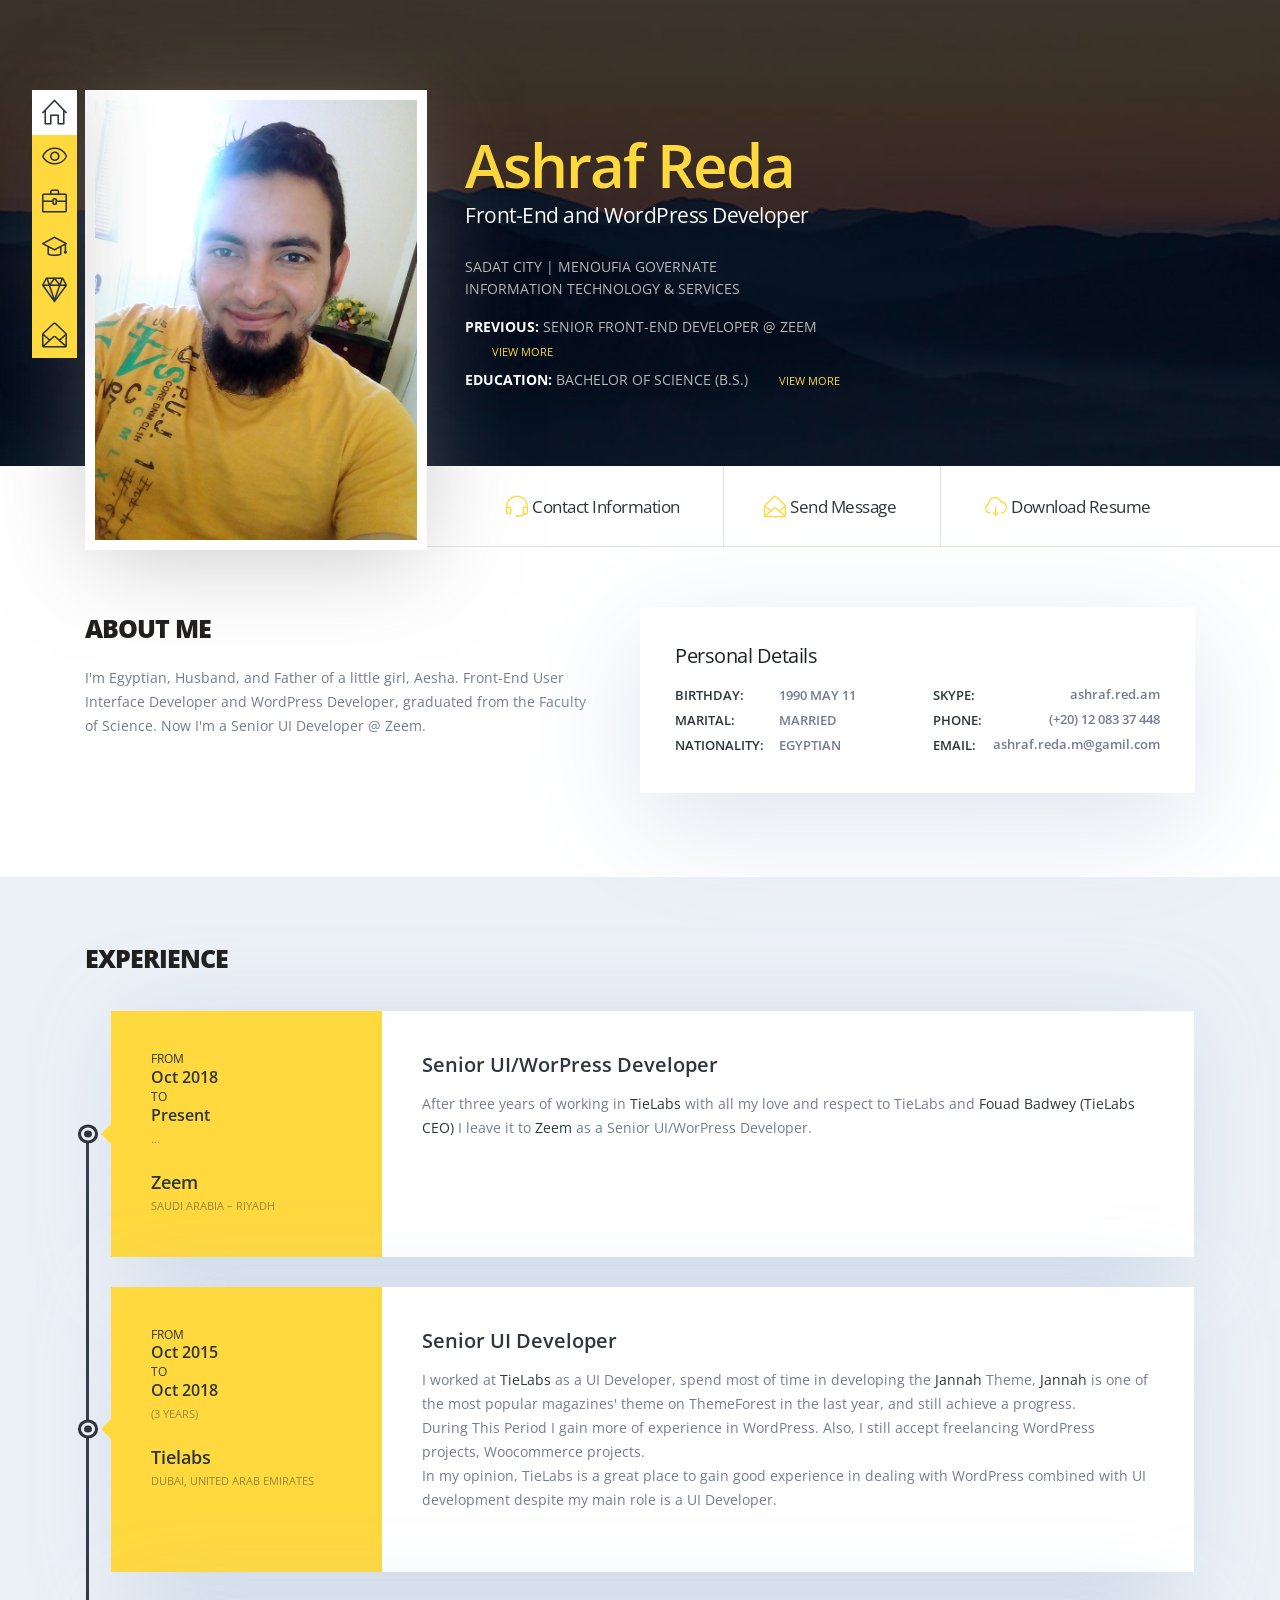
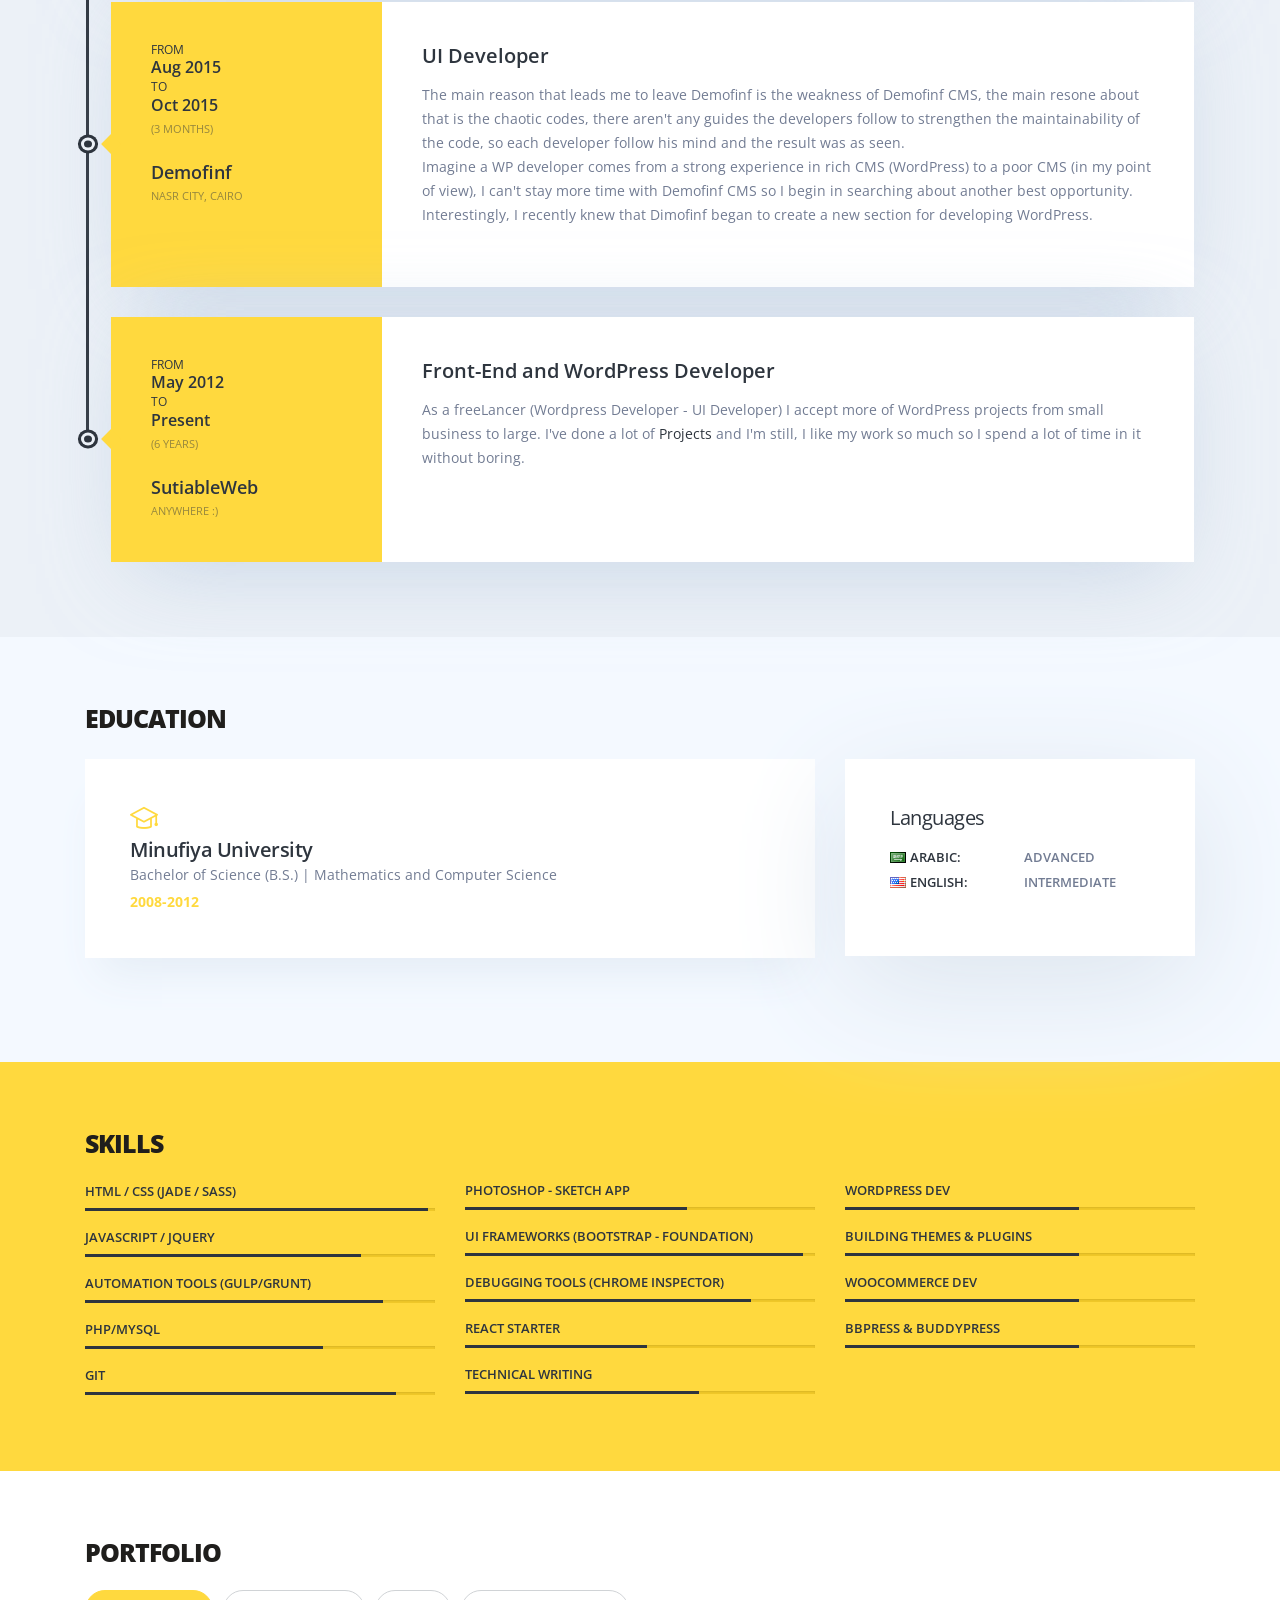
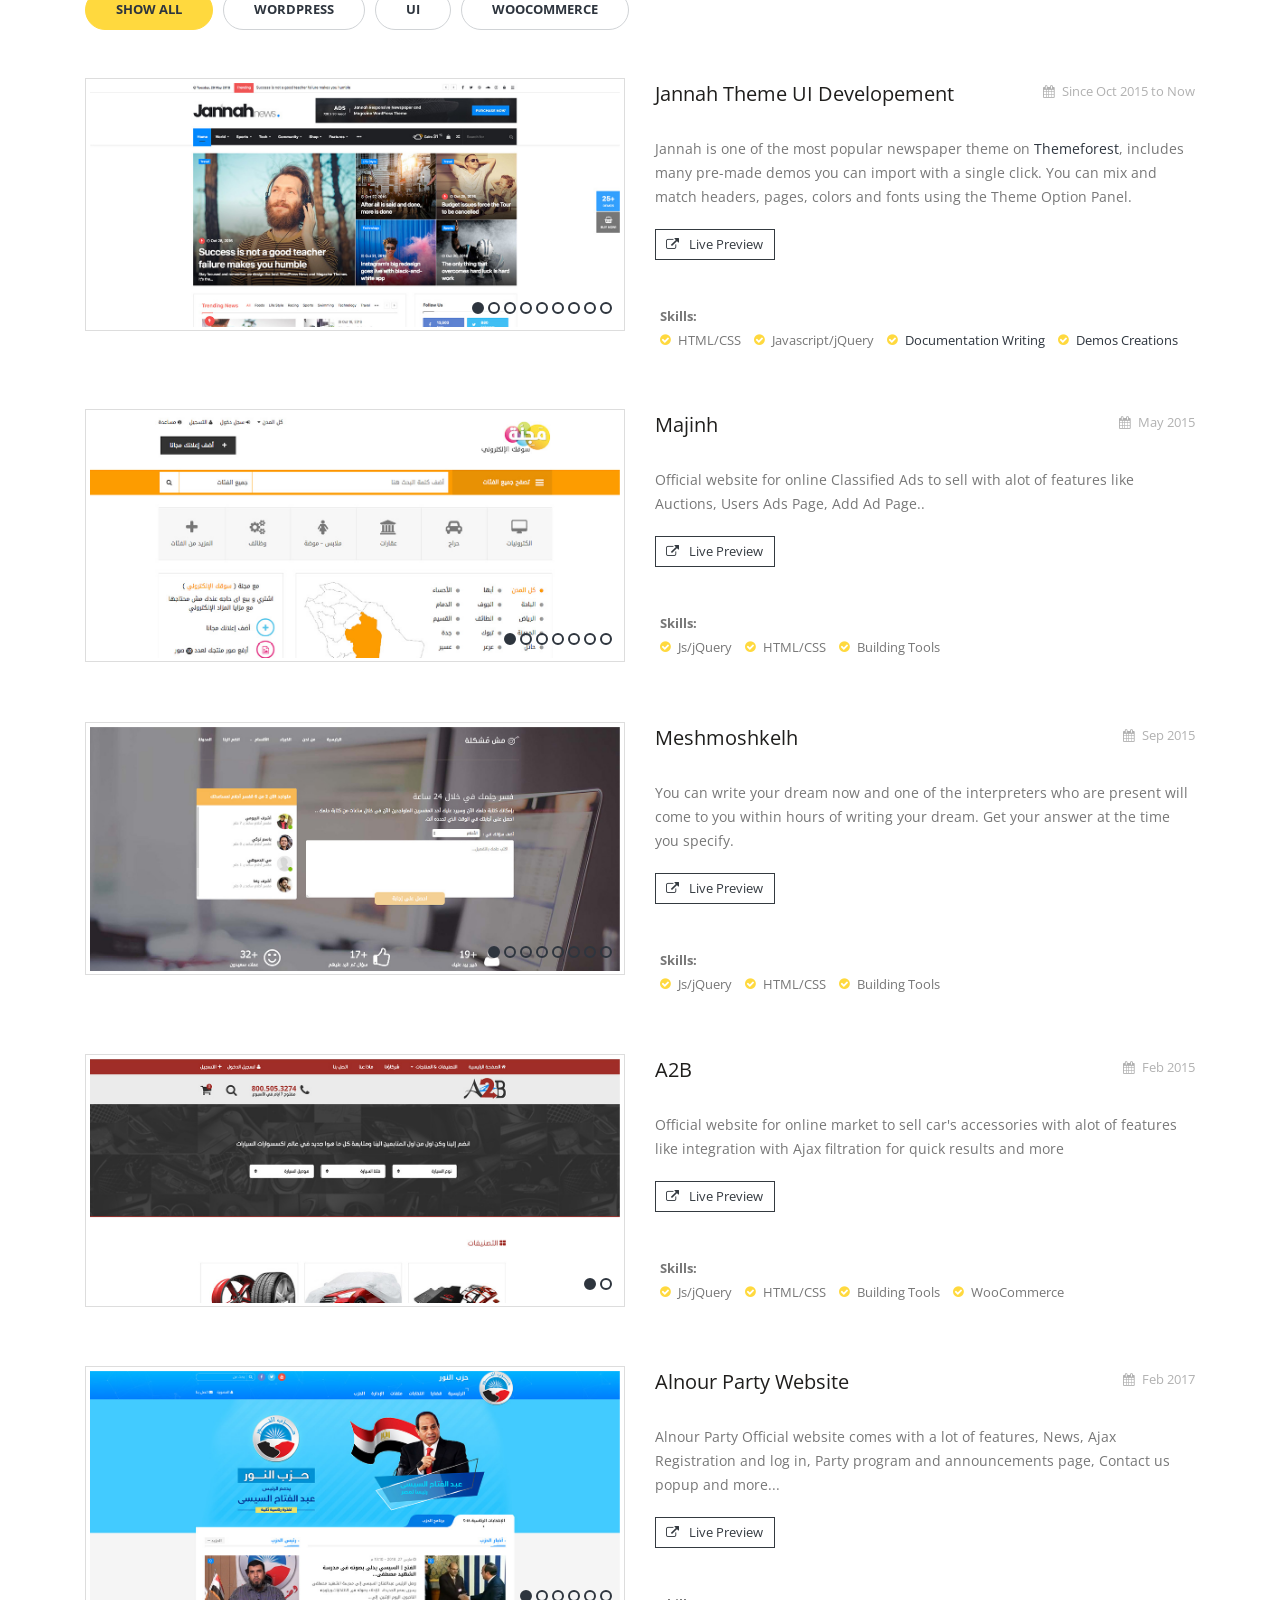
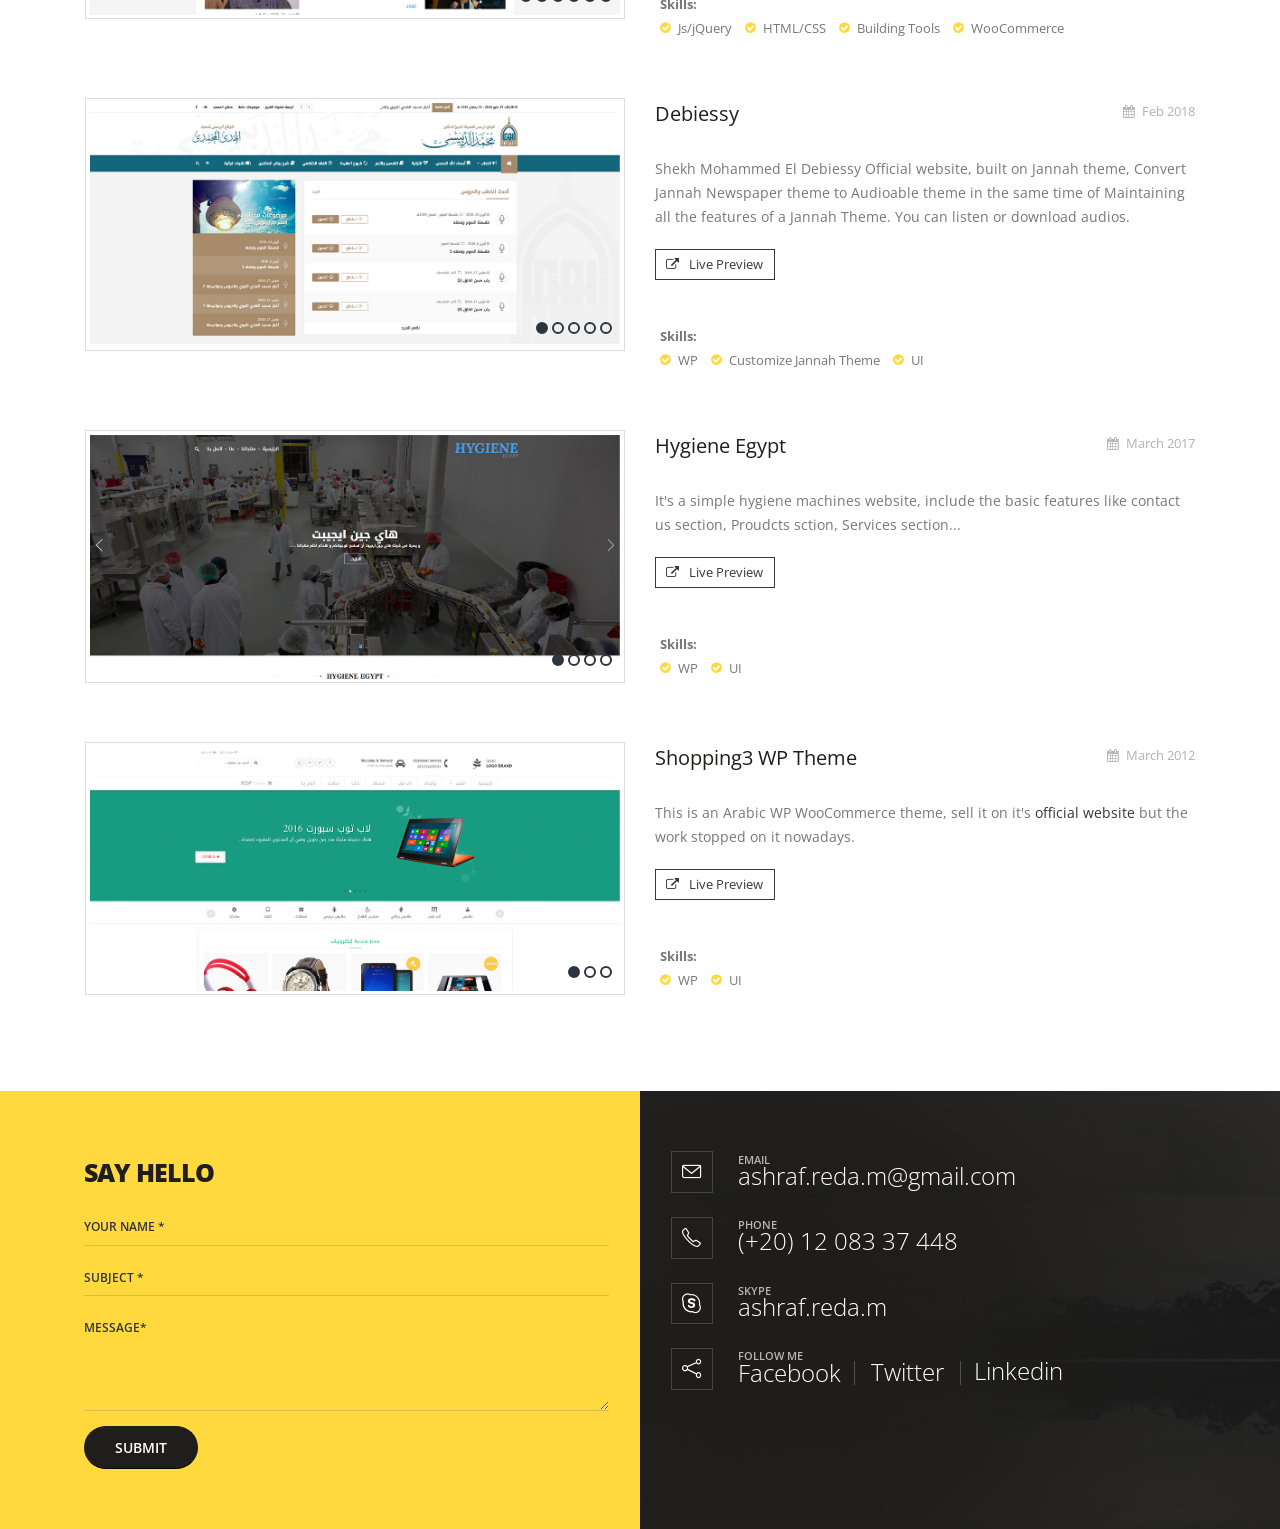
==== commit 97a9ba1b: "updates portfolio skills" ====
--- a/ui-wp.html
+++ b/ui-wp.html
@@ -811,9 +811,9 @@
 														<p><strong>Skills:</strong></p>
 
 														<ul class="list list-inline list-icons">
-															<li class="list-inline-item"><i class="fa fa-check-circle"></i> WP</li>
-															<li class="list-inline-item"><i class="fa fa-check-circle"></i> Backend</li>
-															<li class="list-inline-item"><i class="fa fa-check-circle"></i> UI</li>
+															<li class="list-inline-item"><i class="fa fa-check-circle"></i> Js/jQuery</li>
+															<li class="list-inline-item"><i class="fa fa-check-circle"></i> HTML/CSS</li>
+															<li class="list-inline-item"><i class="fa fa-check-circle"></i> Building Tools</li>
 														</ul>
 													</li>
 												</ul>
@@ -902,9 +902,9 @@
 														<p><strong>Skills:</strong></p>
 
 														<ul class="list list-inline list-icons">
-															<li class="list-inline-item"><i class="fa fa-check-circle"></i> WP</li>
-															<li class="list-inline-item"><i class="fa fa-check-circle"></i> Backend</li>
-															<li class="list-inline-item"><i class="fa fa-check-circle"></i> UI</li>
+															<li class="list-inline-item"><i class="fa fa-check-circle"></i> Js/jQuery</li>
+															<li class="list-inline-item"><i class="fa fa-check-circle"></i> HTML/CSS</li>
+															<li class="list-inline-item"><i class="fa fa-check-circle"></i> Building Tools</li>
 														</ul>
 													</li>
 												</ul>
@@ -962,9 +962,9 @@
 														<p><strong>Skills:</strong></p>
 
 														<ul class="list list-inline list-icons">
-															<li class="list-inline-item"><i class="fa fa-check-circle"></i> WP</li>
-															<li class="list-inline-item"><i class="fa fa-check-circle"></i> Backend</li>
-															<li class="list-inline-item"><i class="fa fa-check-circle"></i> UI</li>
+															<li class="list-inline-item"><i class="fa fa-check-circle"></i> Js/jQuery</li>
+															<li class="list-inline-item"><i class="fa fa-check-circle"></i> HTML/CSS</li>
+															<li class="list-inline-item"><i class="fa fa-check-circle"></i> Building Tools</li>
 															<li class="list-inline-item"><i class="fa fa-check-circle"></i> WooCommerce</li>
 														</ul>
 													</li>
@@ -1043,9 +1043,9 @@
 														<p><strong>Skills:</strong></p>
 
 														<ul class="list list-inline list-icons">
-															<li class="list-inline-item"><i class="fa fa-check-circle"></i> WP</li>
-															<li class="list-inline-item"><i class="fa fa-check-circle"></i> Backend</li>
-															<li class="list-inline-item"><i class="fa fa-check-circle"></i> UI</li>
+															<li class="list-inline-item"><i class="fa fa-check-circle"></i> Js/jQuery</li>
+															<li class="list-inline-item"><i class="fa fa-check-circle"></i> HTML/CSS</li>
+															<li class="list-inline-item"><i class="fa fa-check-circle"></i> Building Tools</li>
 															<li class="list-inline-item"><i class="fa fa-check-circle"></i> WooCommerce</li>
 														</ul>
 													</li>
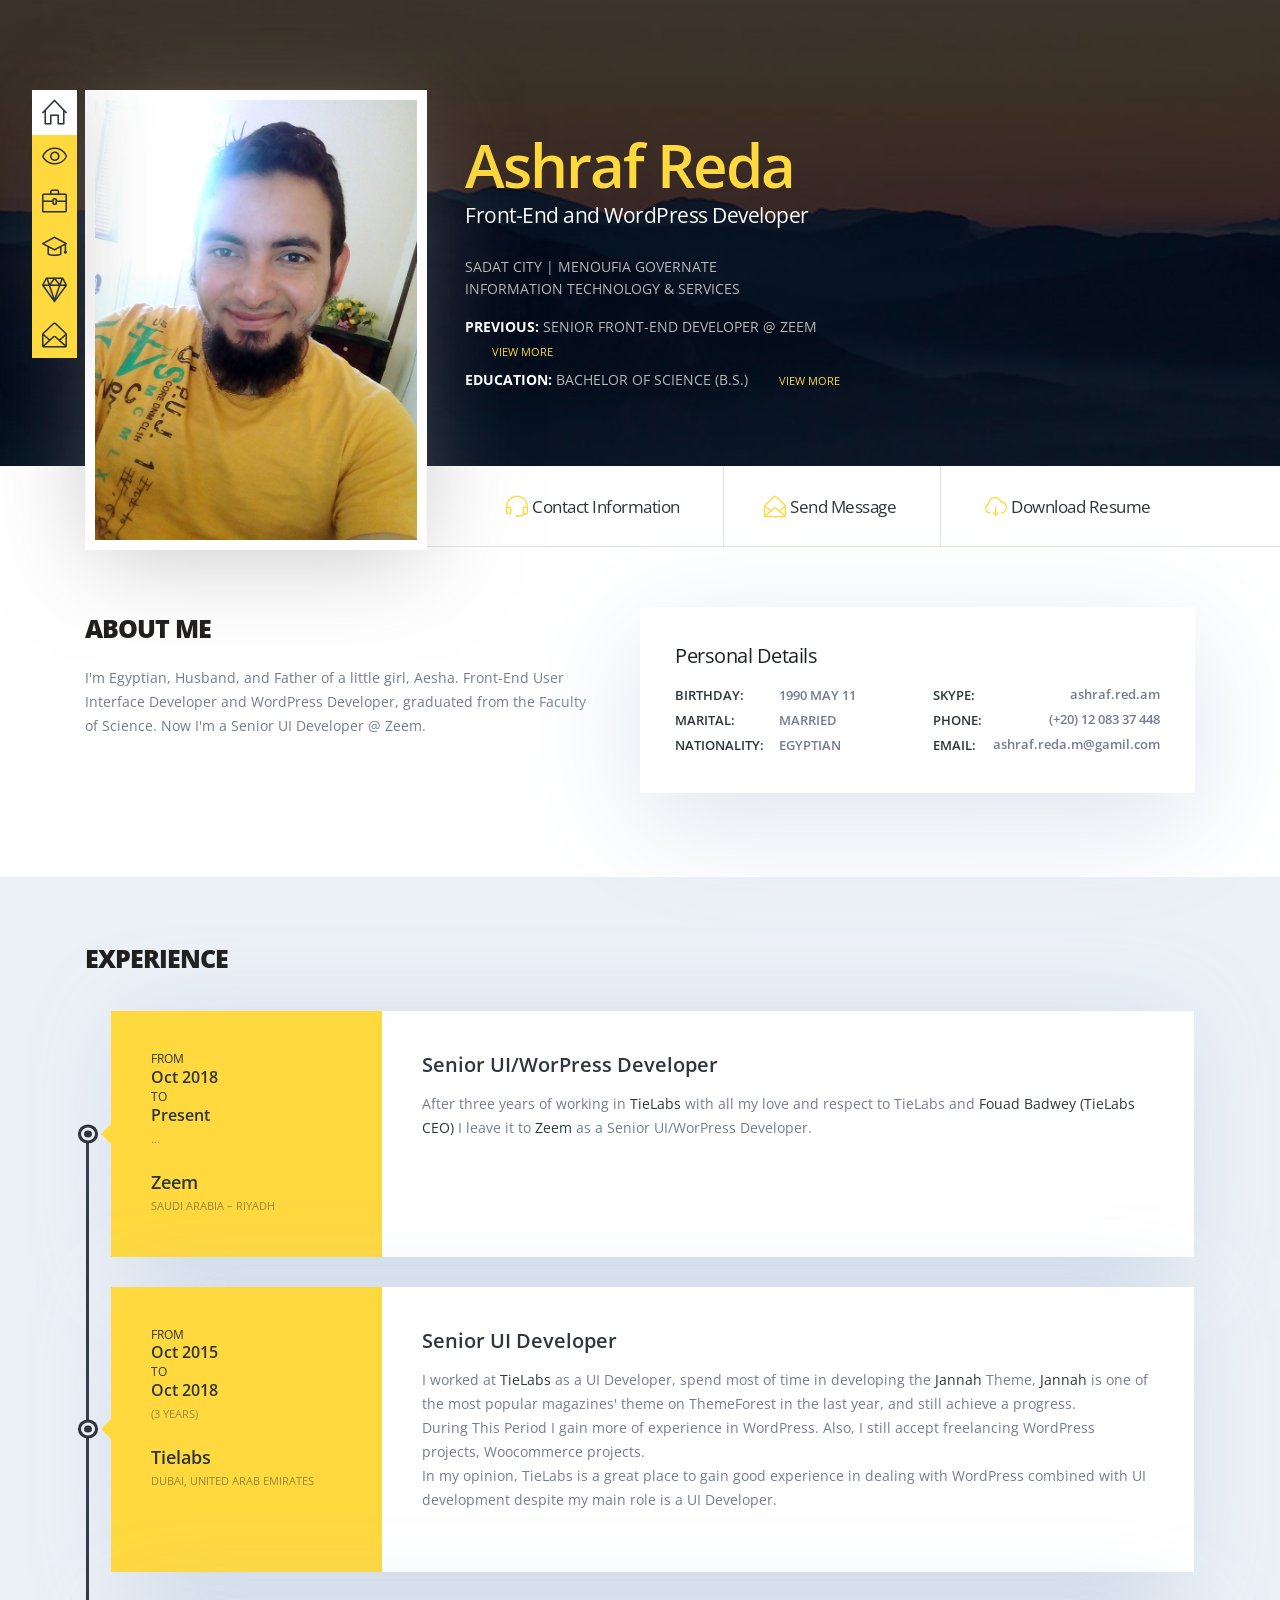
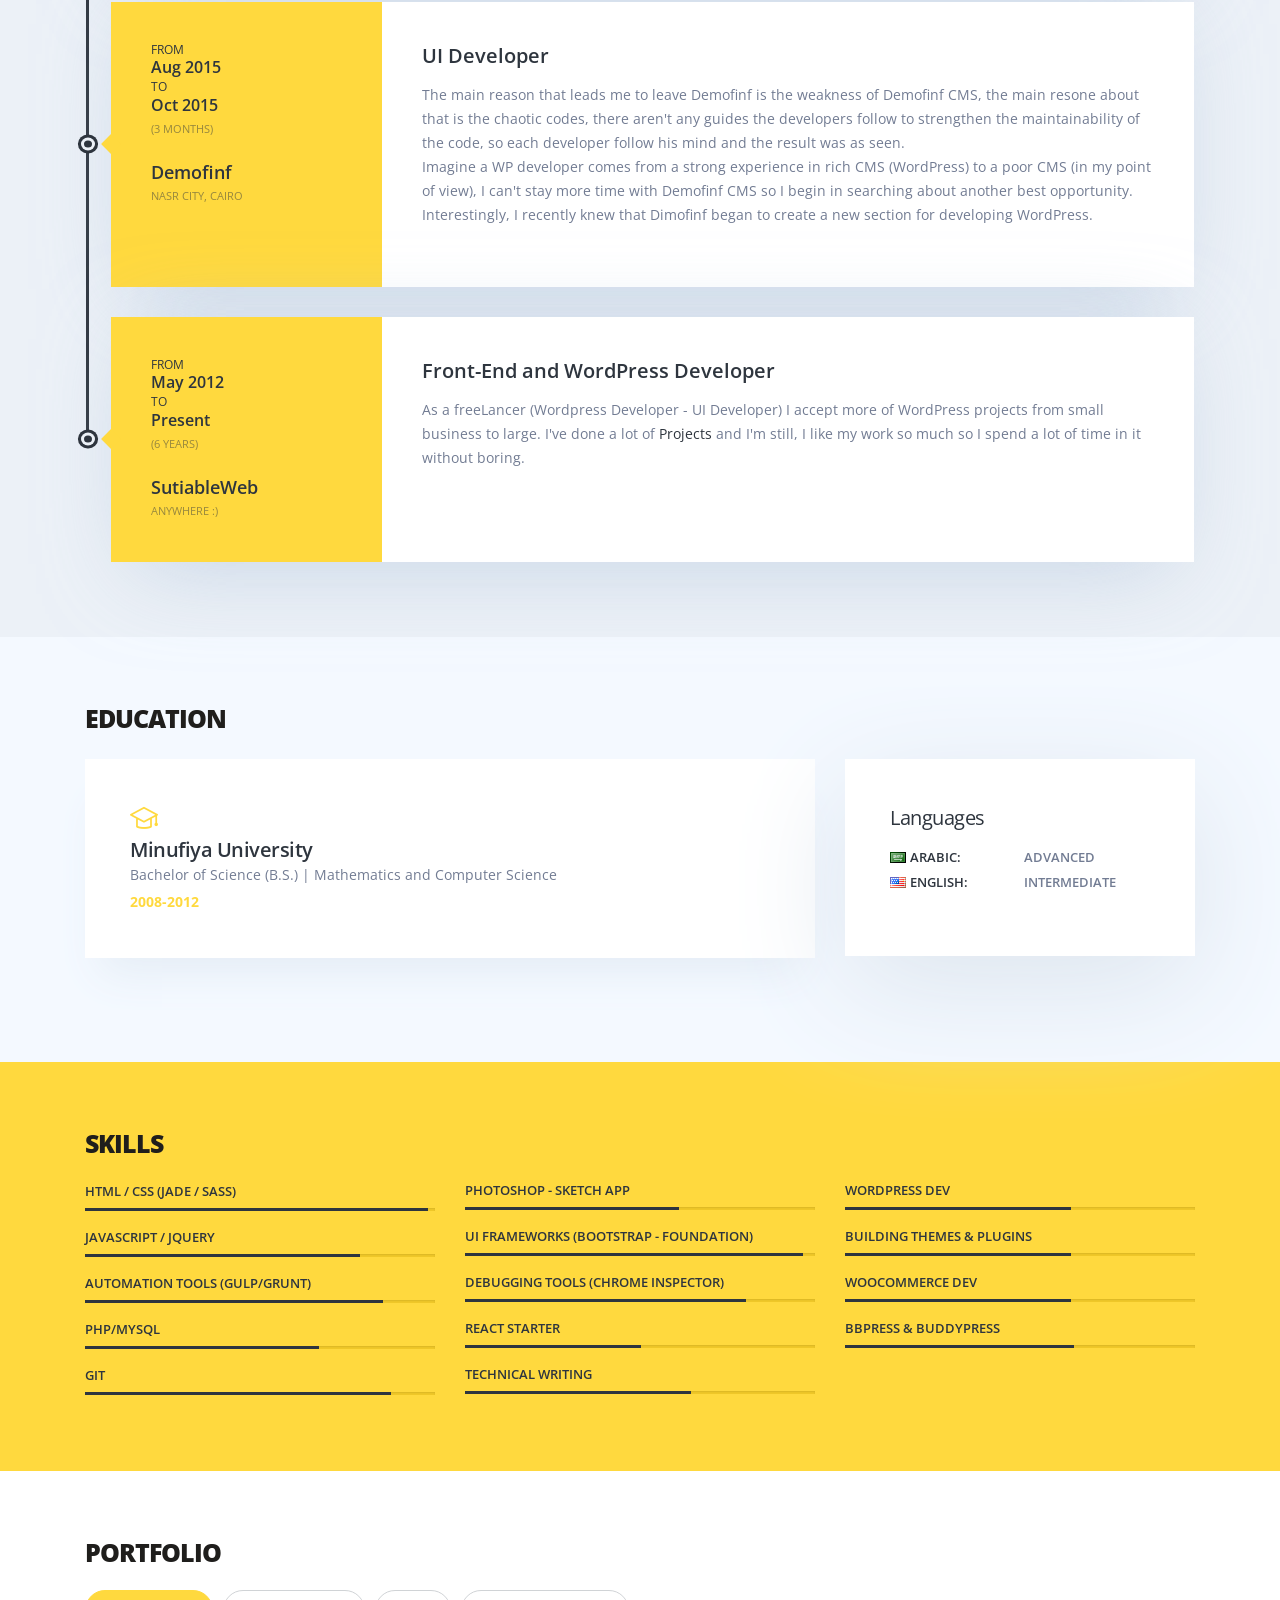
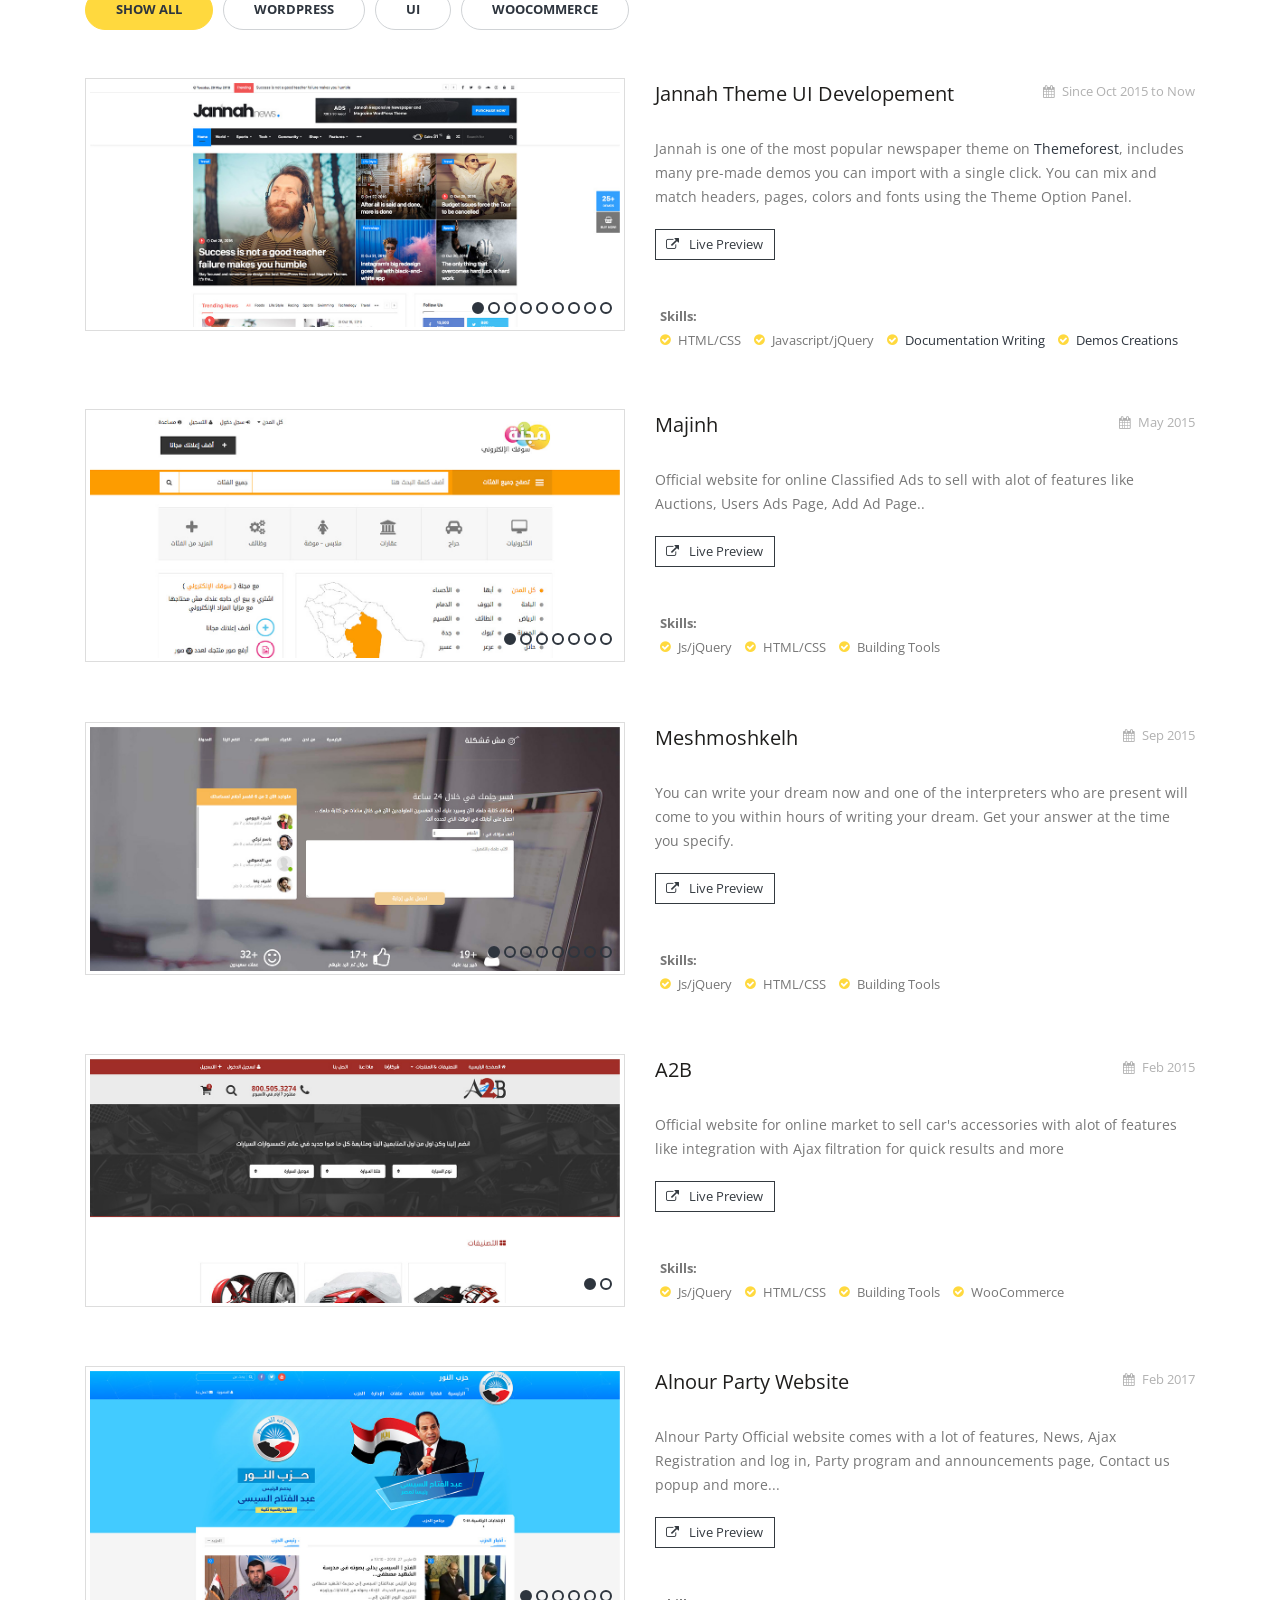
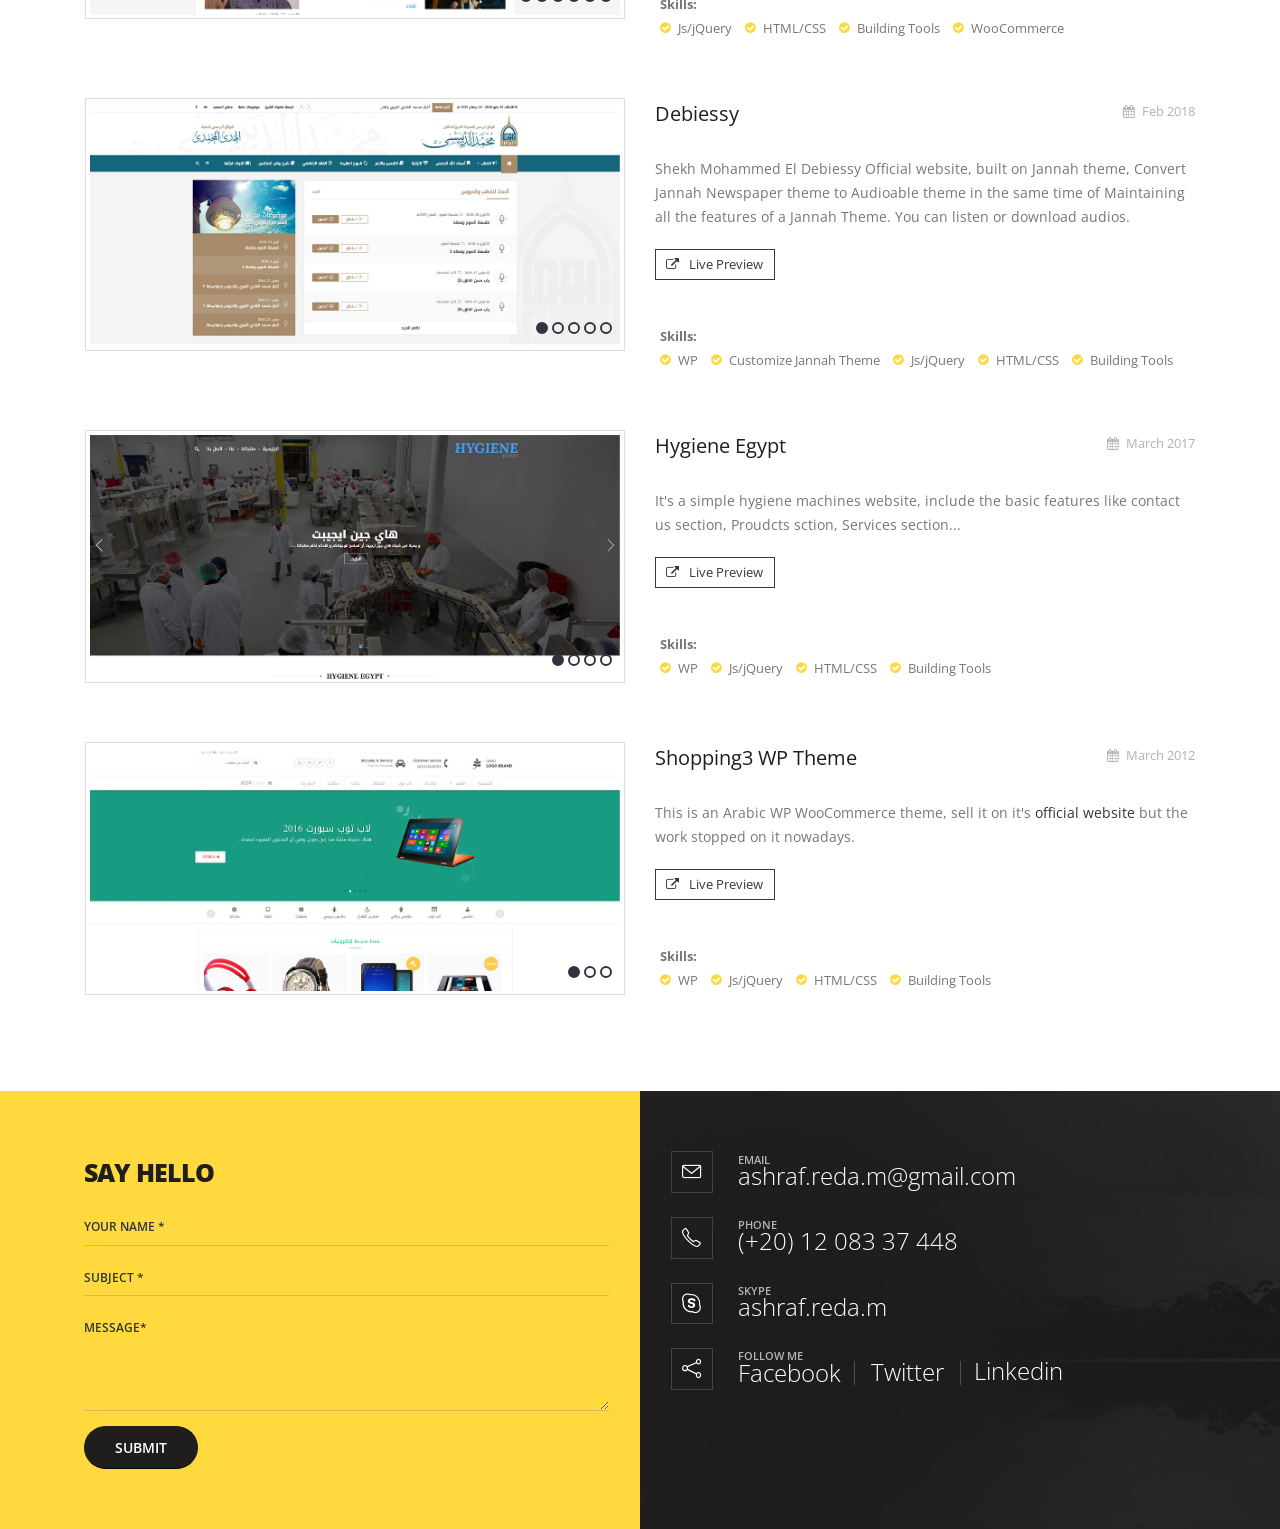
==== commit ea39aeaa: "update" ====
--- a/ui-wp.html
+++ b/ui-wp.html
@@ -1124,7 +1124,9 @@
 														<ul class="list list-inline list-icons">
 															<li class="list-inline-item"><i class="fa fa-check-circle"></i> WP</li>
 															<li class="list-inline-item"><i class="fa fa-check-circle"></i> Customize Jannah Theme</li>
-															<li class="list-inline-item"><i class="fa fa-check-circle"></i> UI</li>
+															<li class="list-inline-item"><i class="fa fa-check-circle"></i> Js/jQuery</li>
+															<li class="list-inline-item"><i class="fa fa-check-circle"></i> HTML/CSS</li>
+															<li class="list-inline-item"><i class="fa fa-check-circle"></i> Building Tools</li>
 														</ul>
 													</li>
 												</ul>
@@ -1194,7 +1196,9 @@
 
 														<ul class="list list-inline list-icons">
 															<li class="list-inline-item"><i class="fa fa-check-circle"></i> WP</li>
-															<li class="list-inline-item"><i class="fa fa-check-circle"></i> UI</li>
+															<li class="list-inline-item"><i class="fa fa-check-circle"></i> Js/jQuery</li>
+															<li class="list-inline-item"><i class="fa fa-check-circle"></i> HTML/CSS</li>
+															<li class="list-inline-item"><i class="fa fa-check-circle"></i> Building Tools</li>
 														</ul>
 													</li>
 												</ul>
@@ -1259,7 +1263,9 @@
 
 														<ul class="list list-inline list-icons">
 															<li class="list-inline-item"><i class="fa fa-check-circle"></i> WP</li>
-															<li class="list-inline-item"><i class="fa fa-check-circle"></i> UI</li>
+															<li class="list-inline-item"><i class="fa fa-check-circle"></i> Js/jQuery</li>
+															<li class="list-inline-item"><i class="fa fa-check-circle"></i> HTML/CSS</li>
+															<li class="list-inline-item"><i class="fa fa-check-circle"></i> Building Tools</li>
 														</ul>
 													</li>
 												</ul>
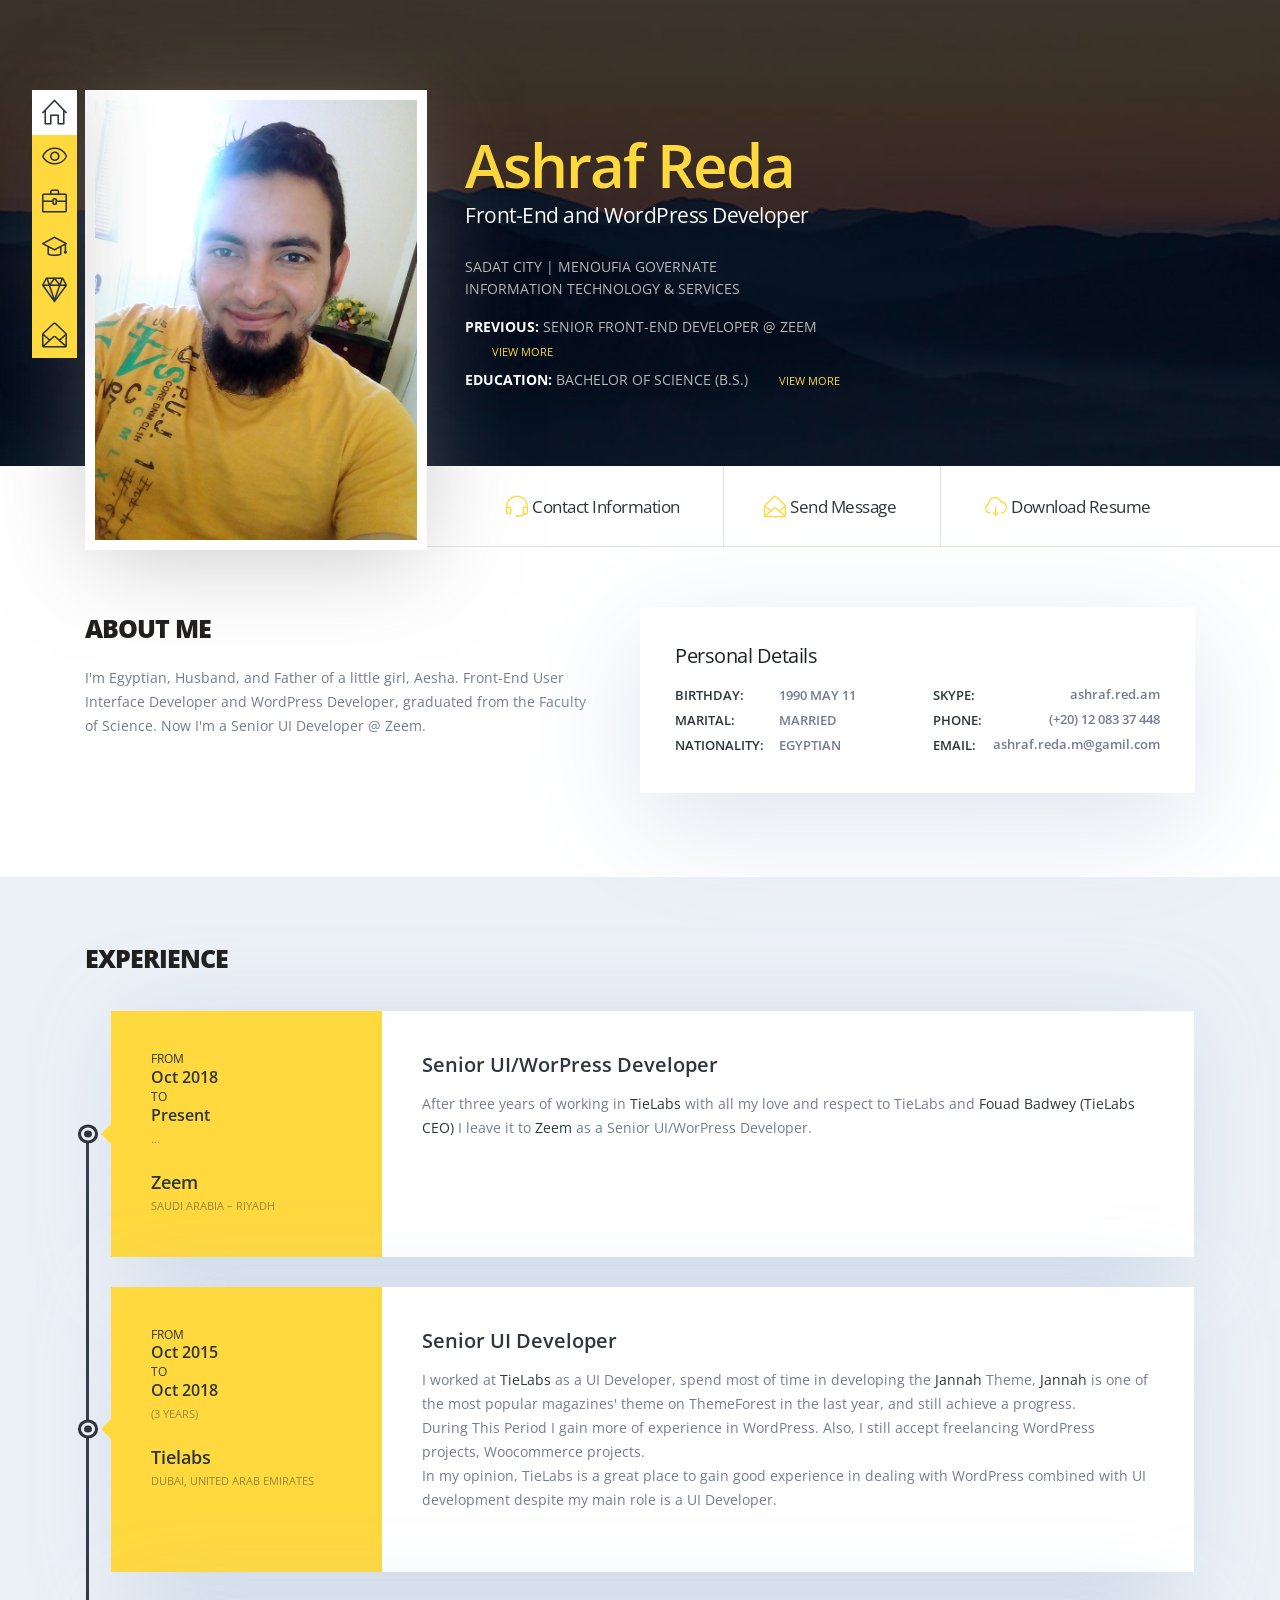
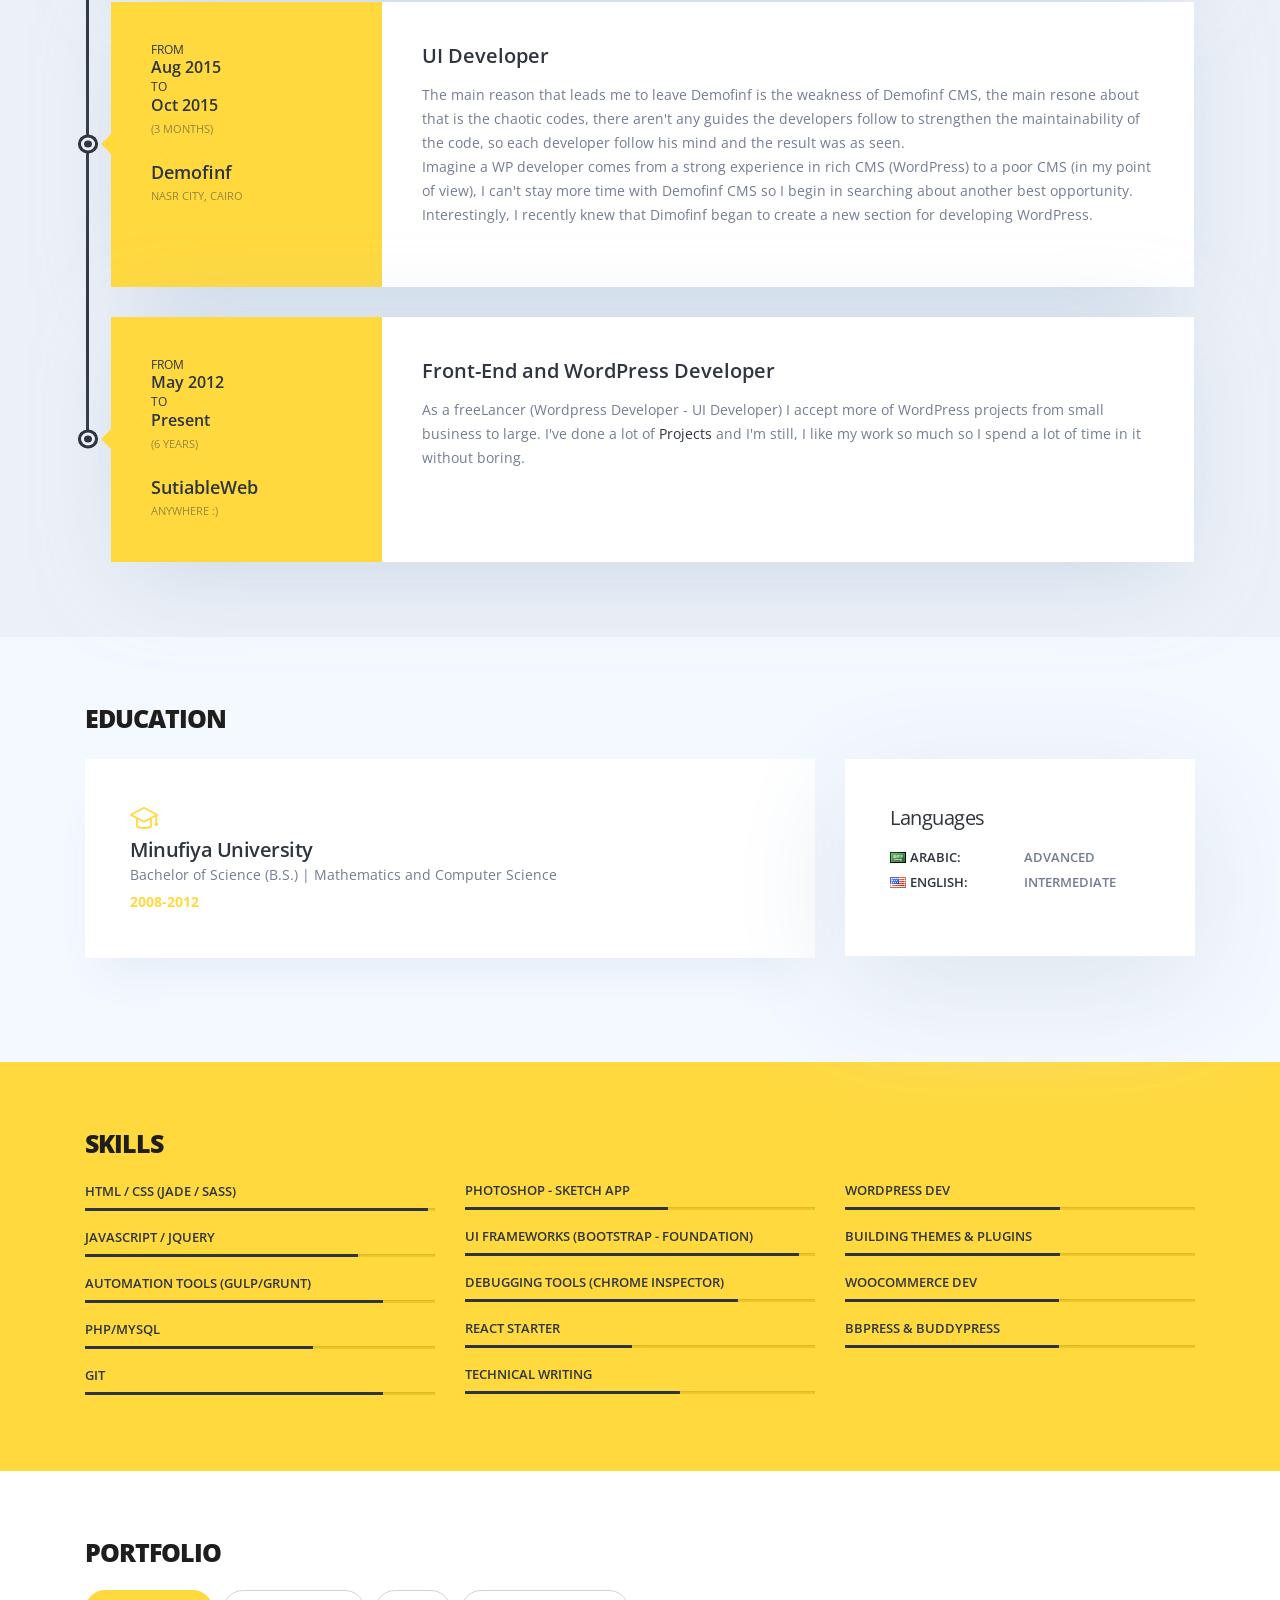
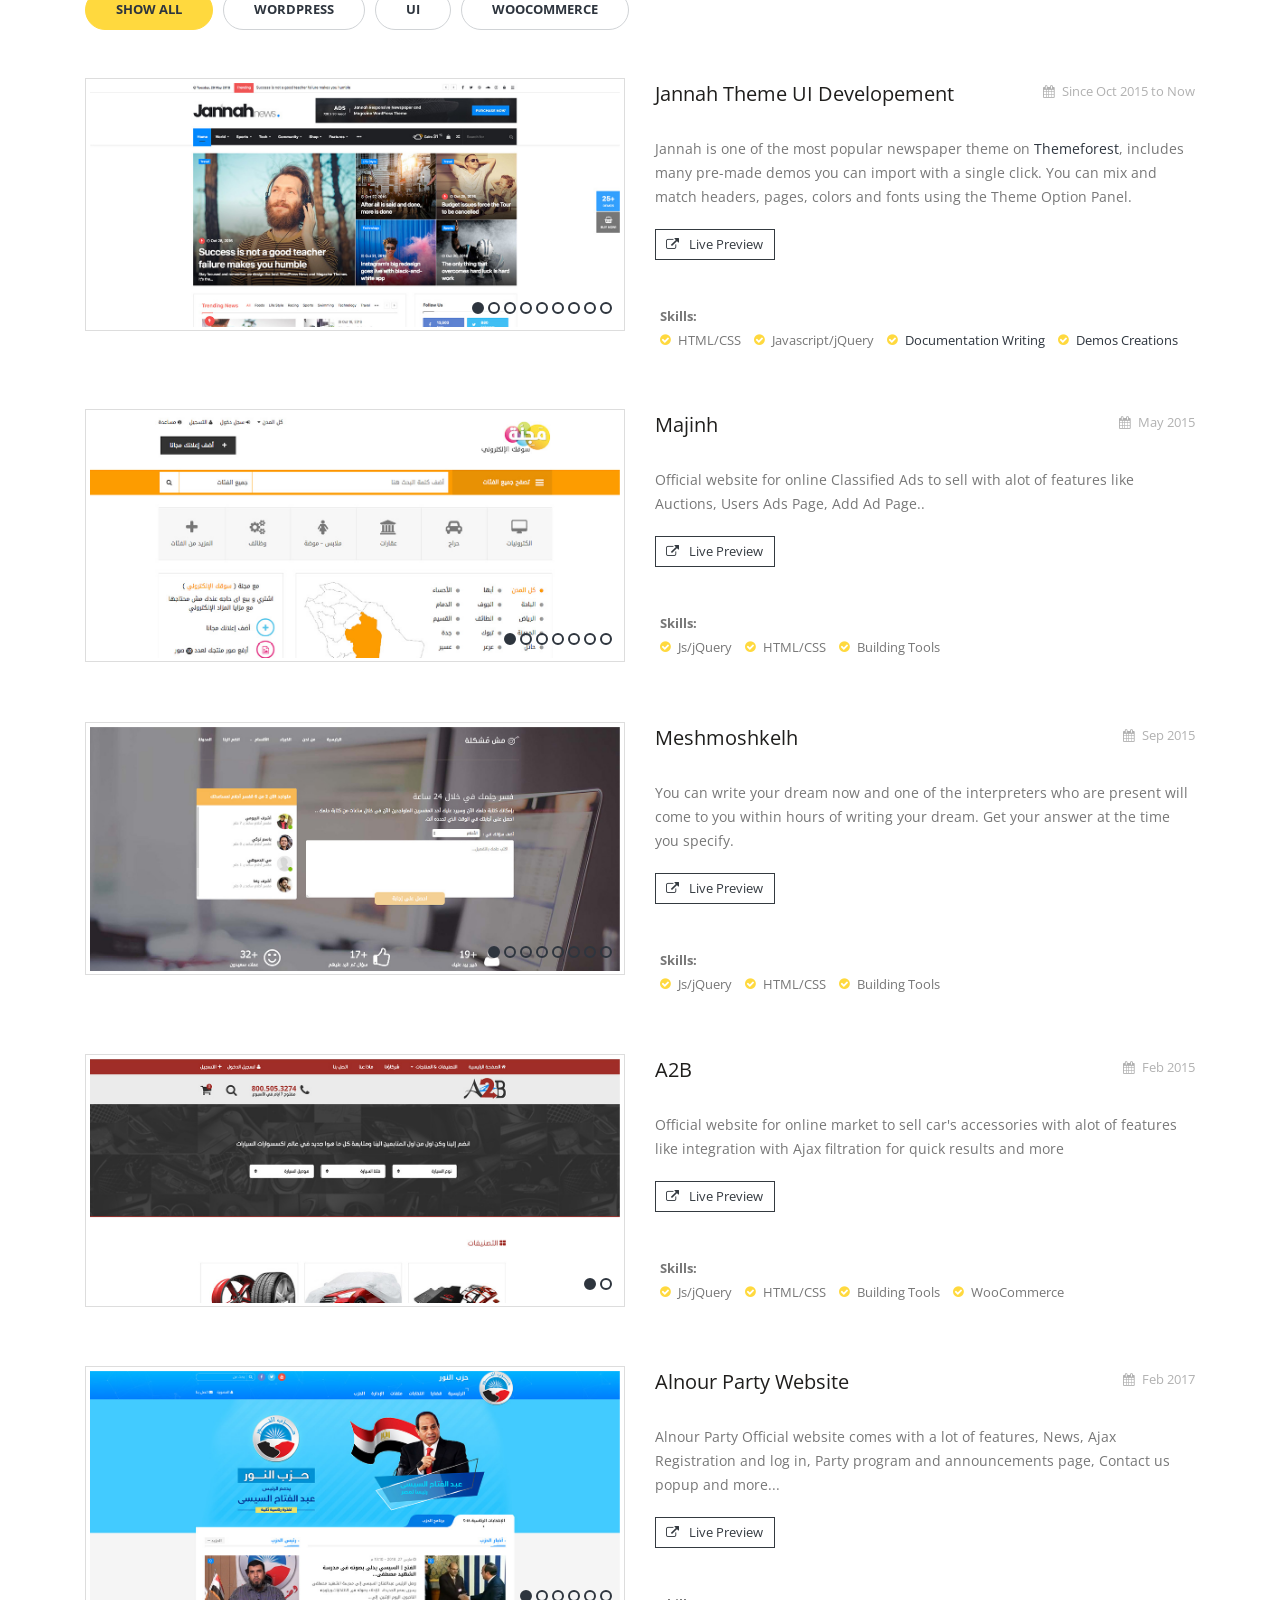
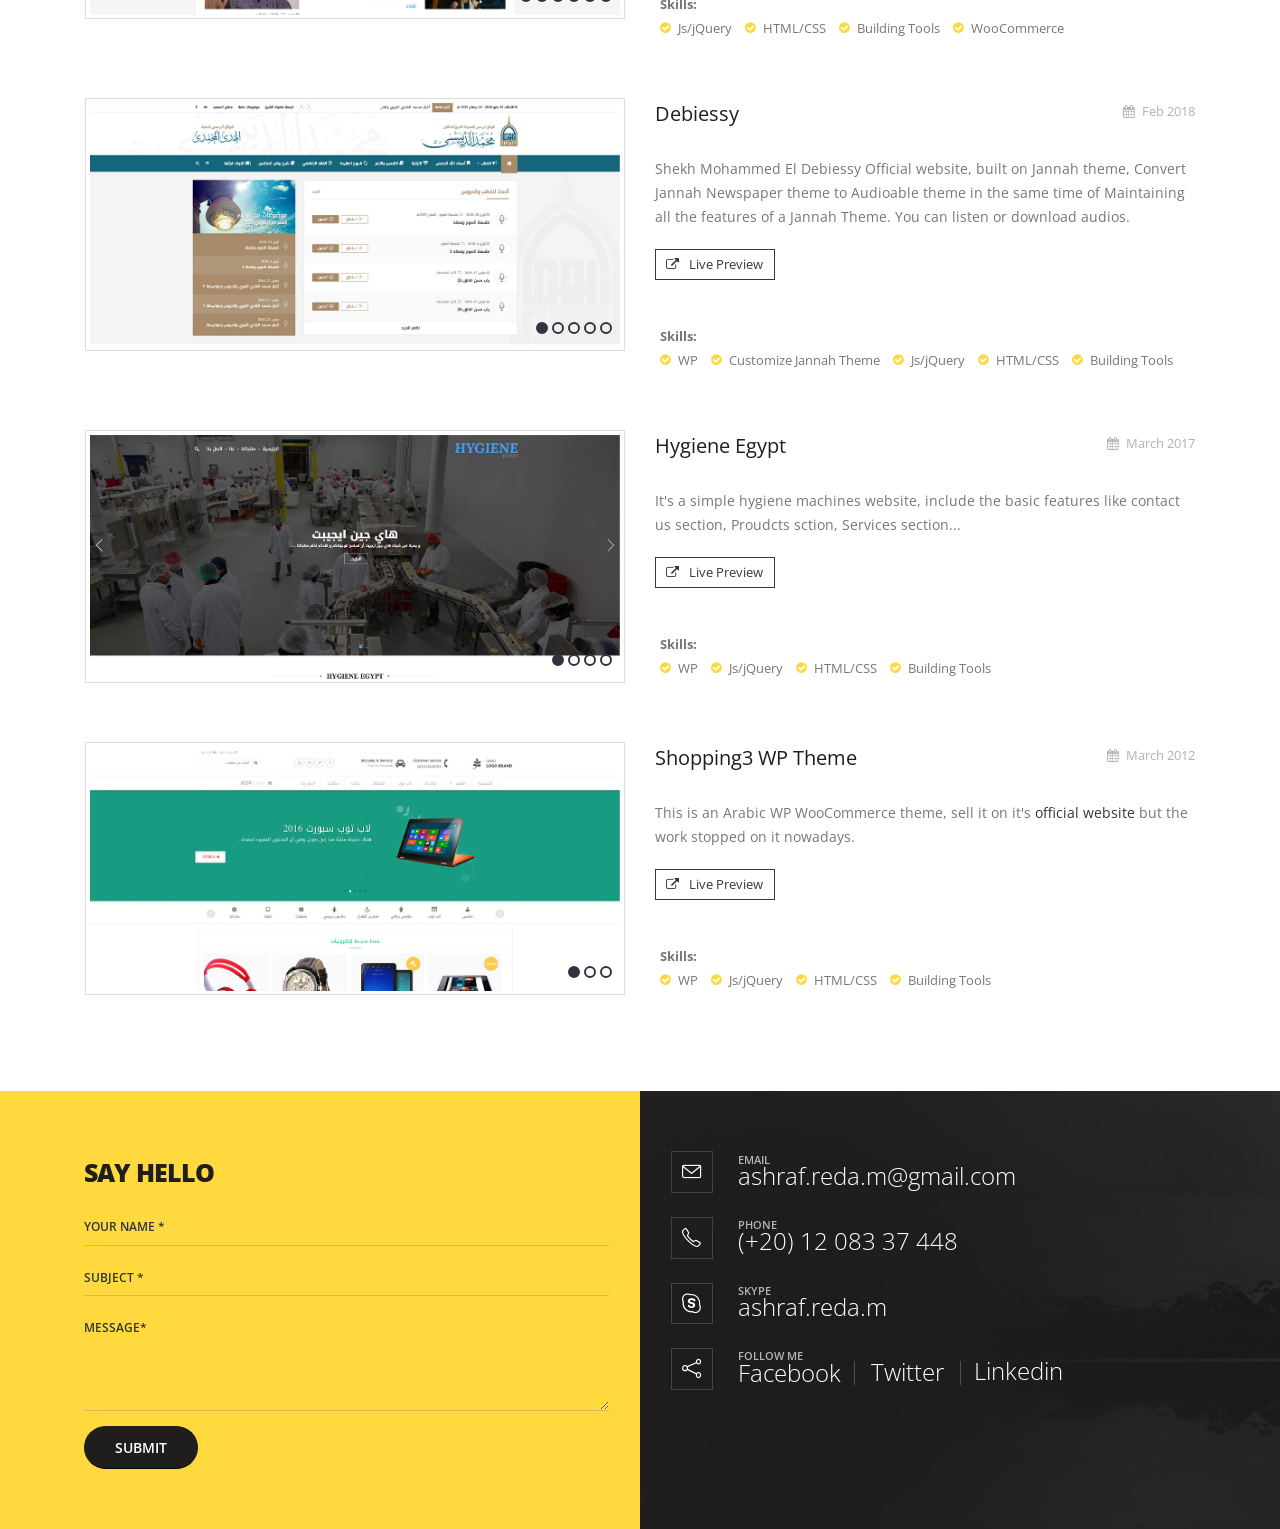
==== commit a8e4847a: "add hajjMedia to portfolio" ====
--- a/ui-wp.html
+++ b/ui-wp.html
@@ -1283,6 +1283,10 @@
 			</section>
 
 
+
+
+
+			
 			<div id="say-hello" class="container-fluid">
 				<div class="row">
 					<div class="col-lg-6 p-0">
